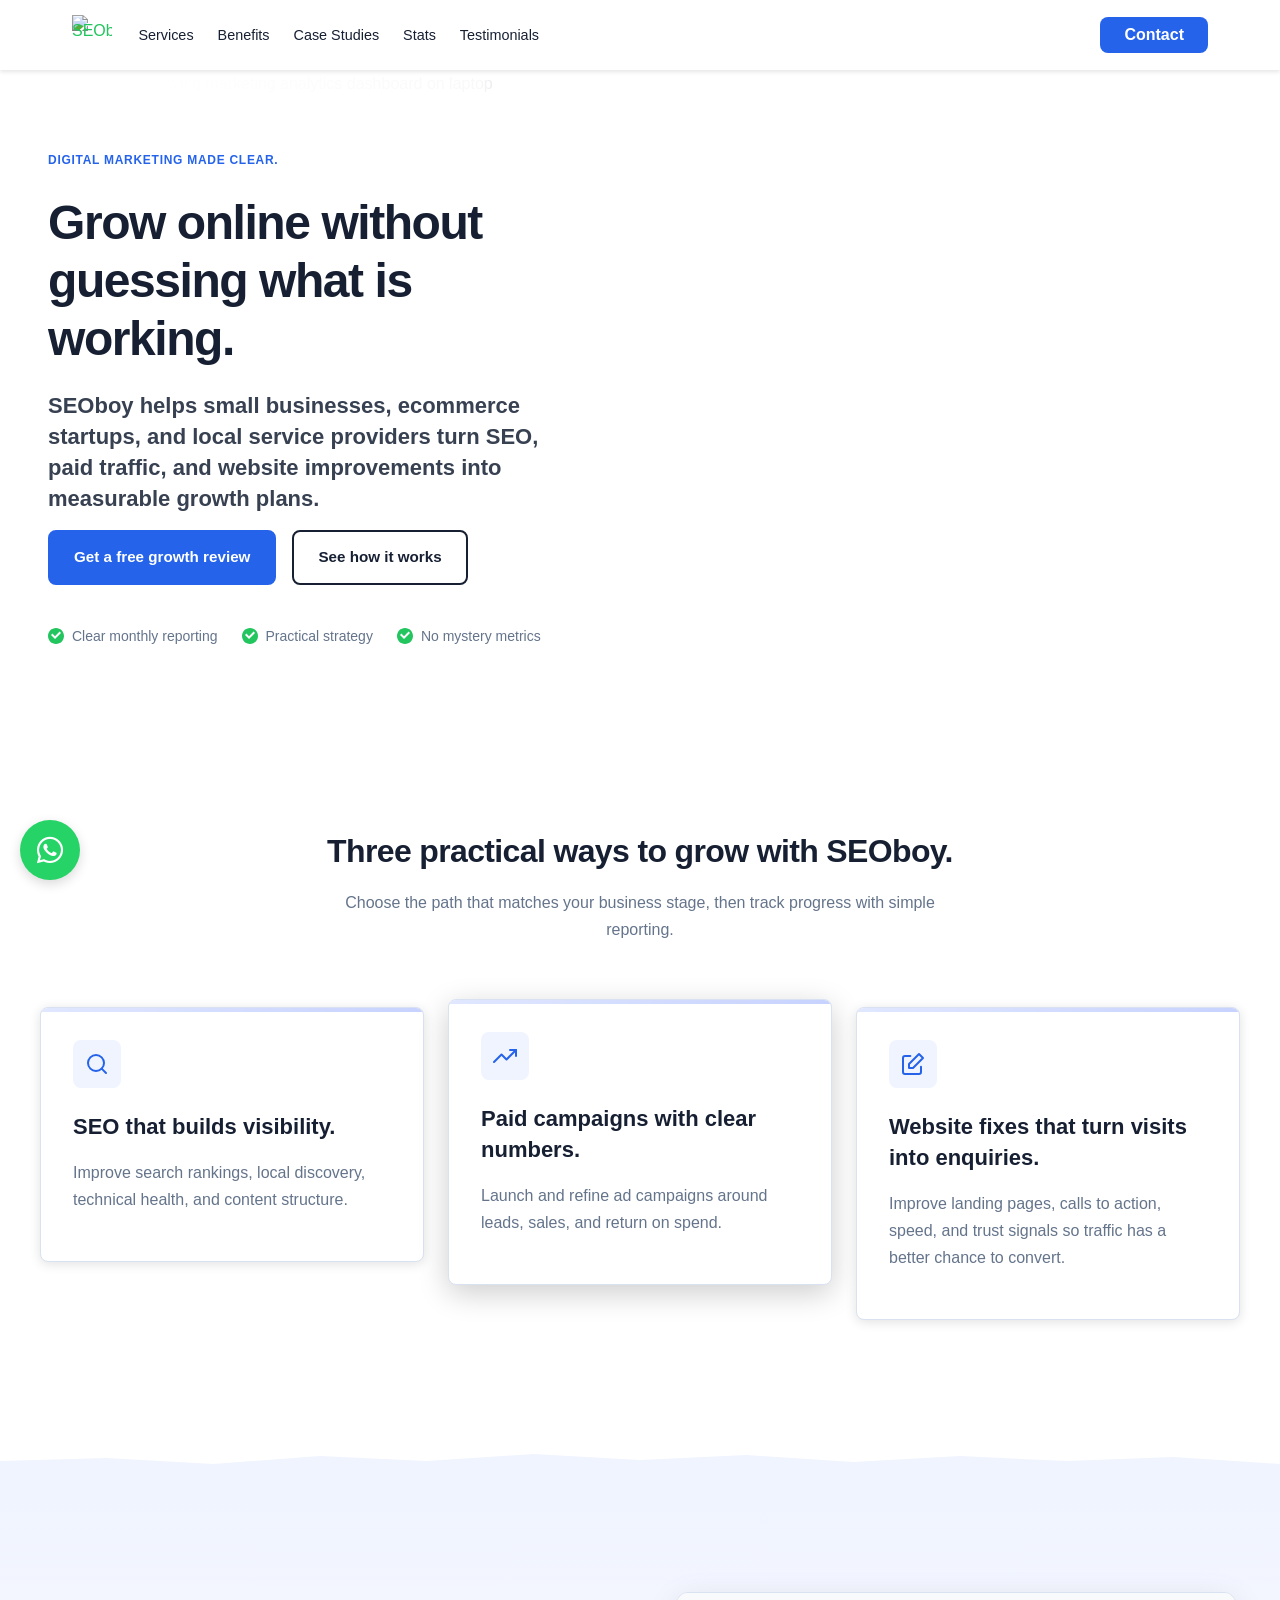
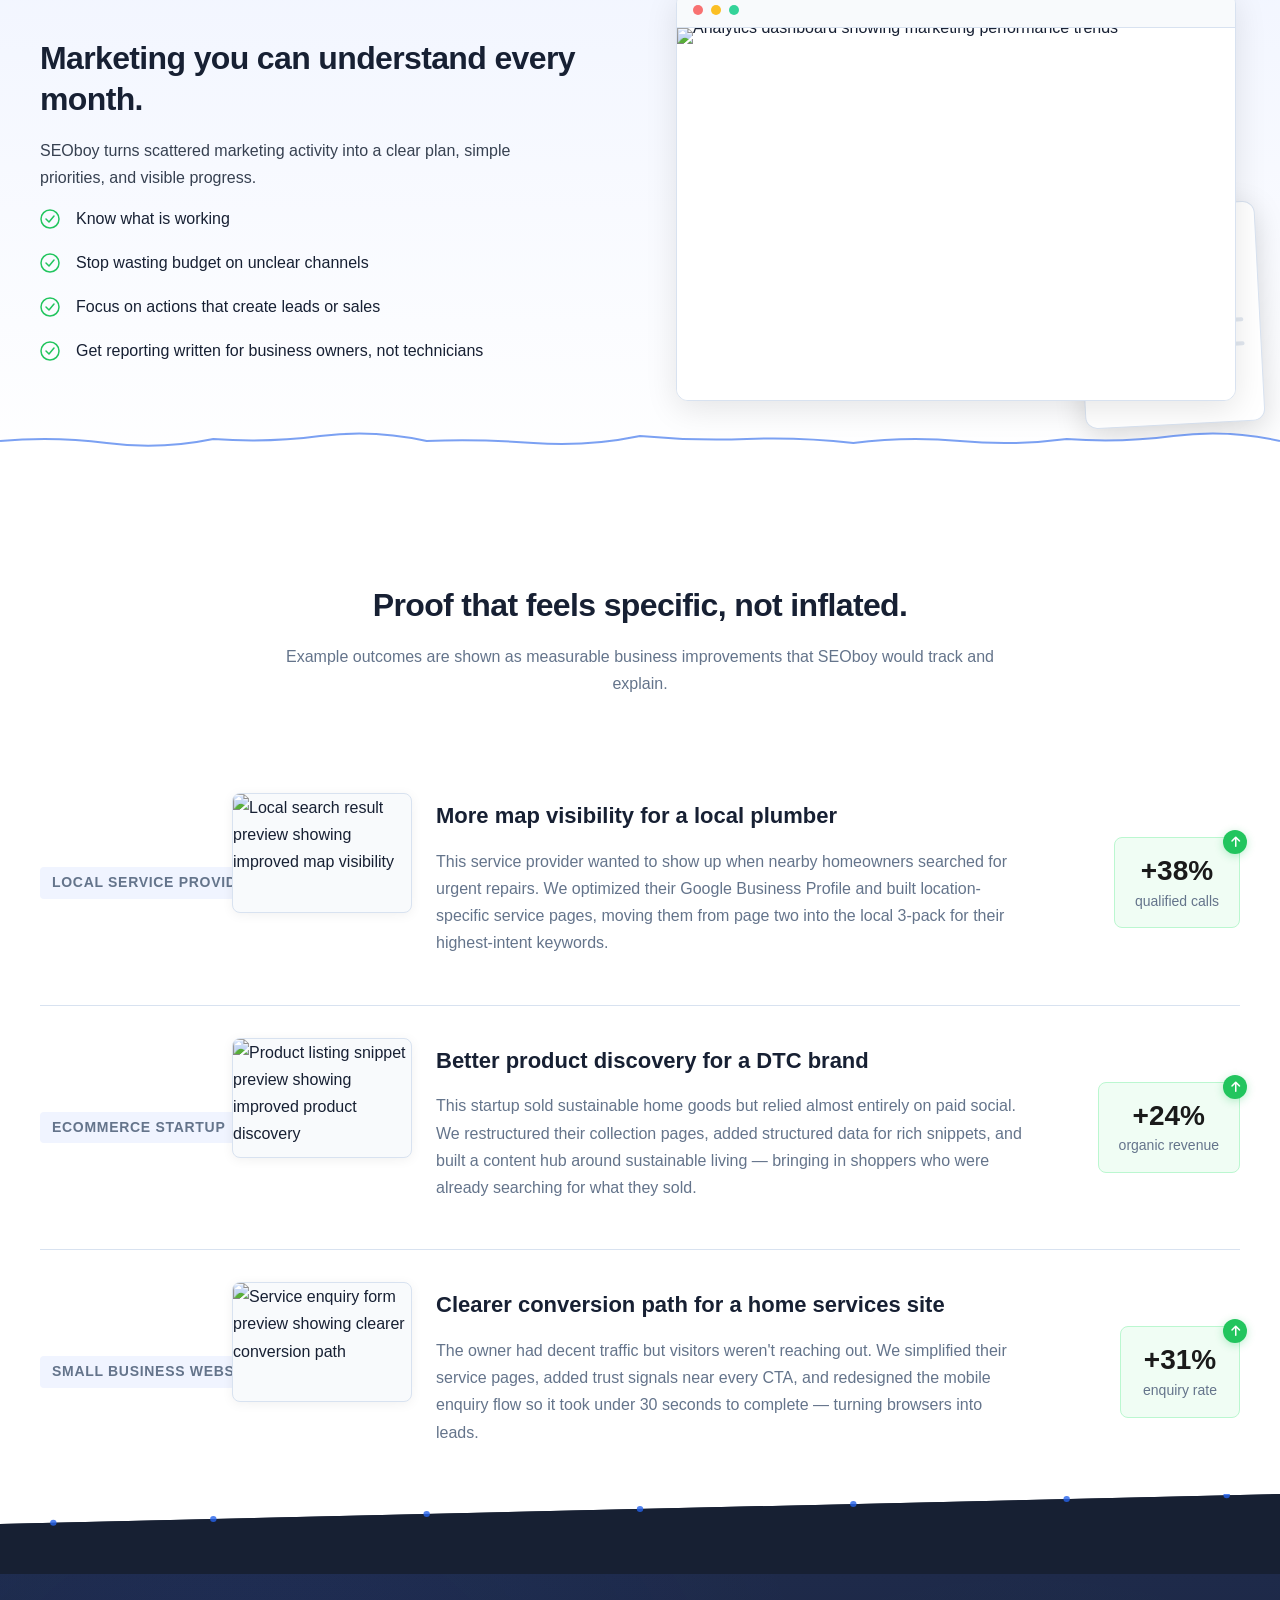
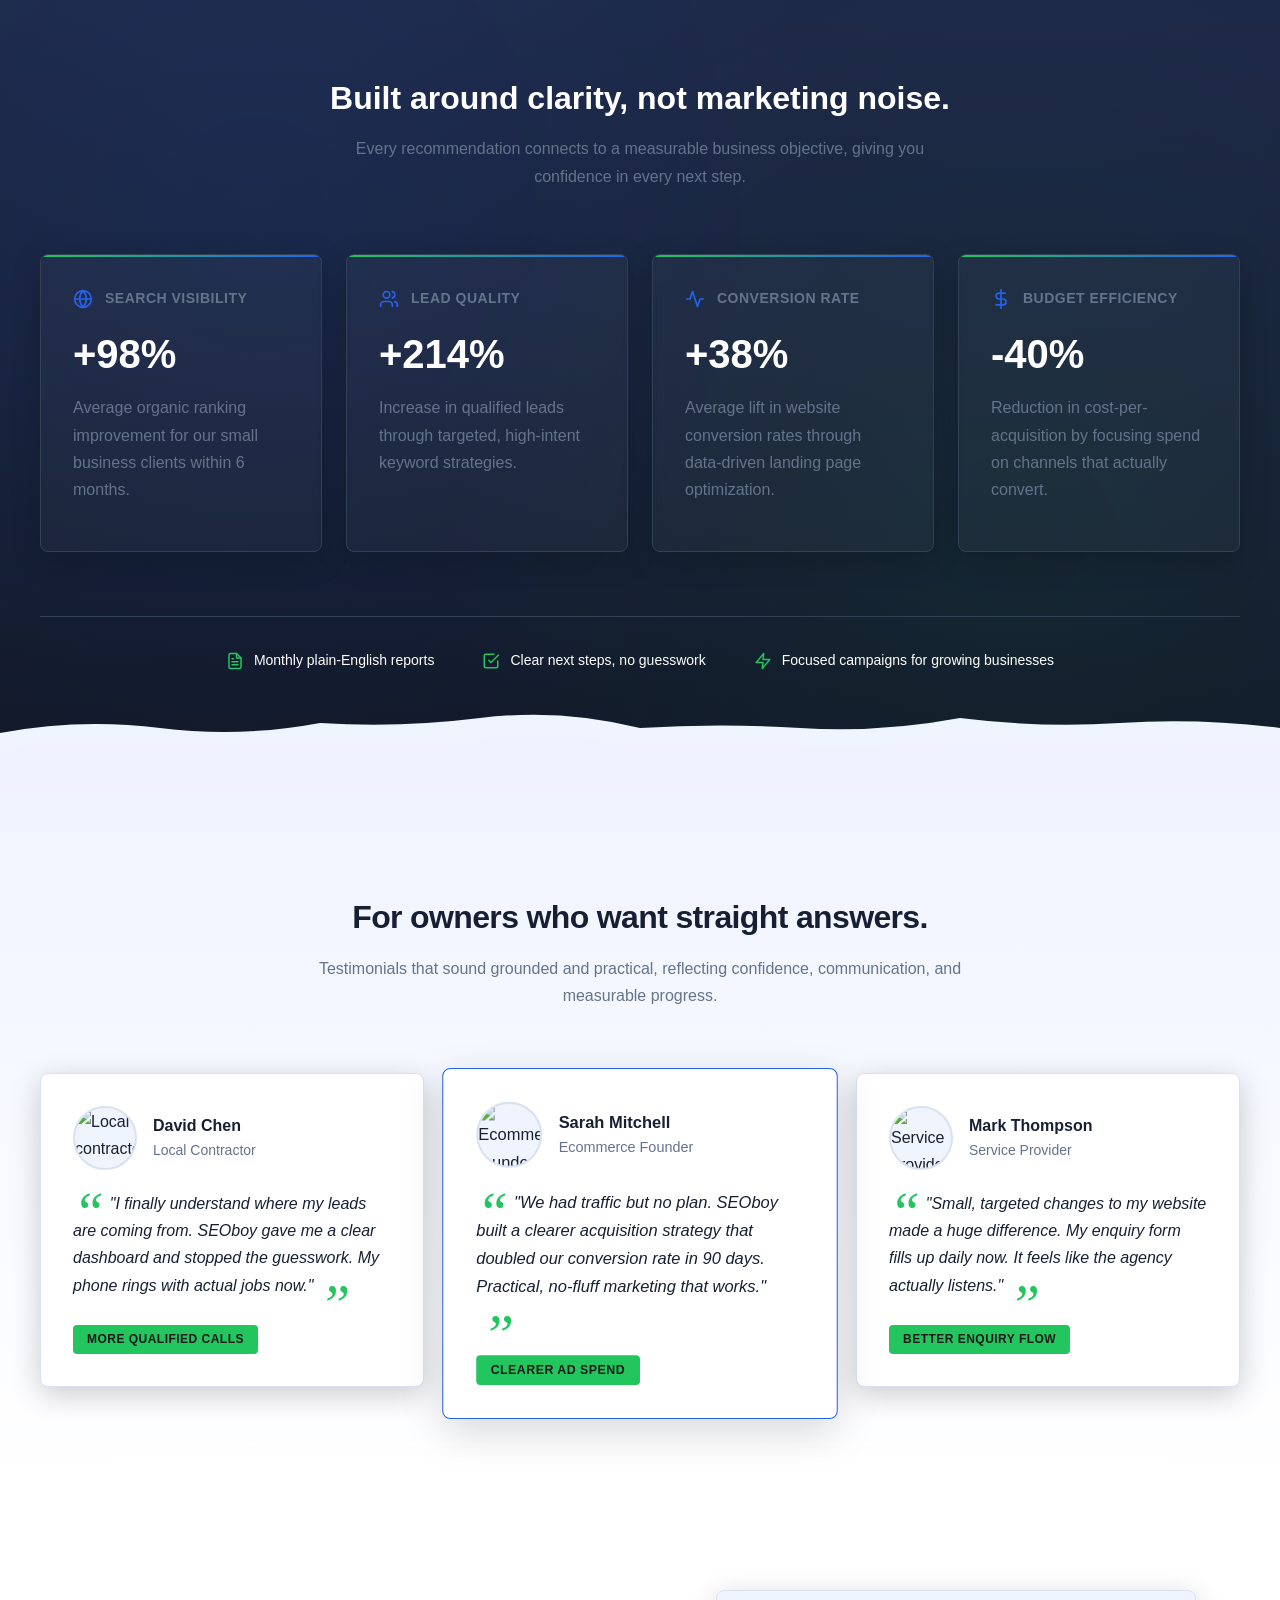
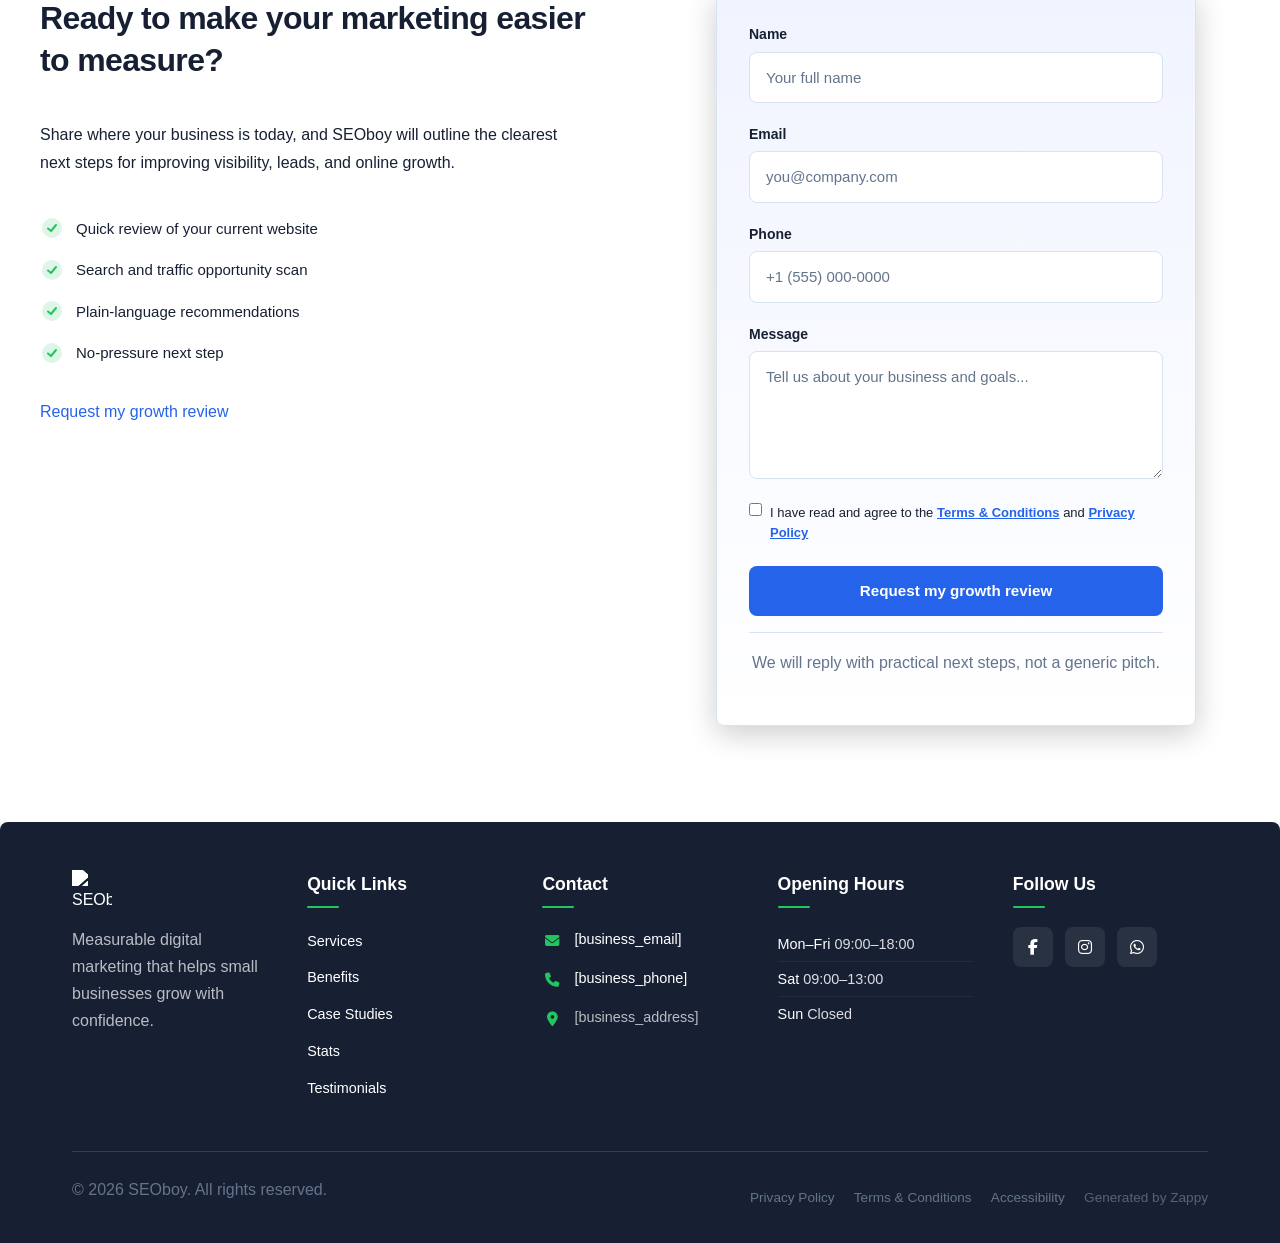
==== public/index.html @ 8201ce72 "Initial website commit" ====
<!doctype html><html lang="en"><head><meta charset="UTF-8"><meta content="width=device-width,initial-scale=1" name="viewport"><meta content="index, follow" name="robots"><title>Supercharge Your Small Biz with Affordable SEO — SEOboy</title><meta content="Get found, get leads, get growing. SEOboy delivers affordable SEO services for small businesses ready to dominate local search. Start ranking smarter today." name="description"><meta content="affordable SEO services for small businesses, local SEO services US, digital marketing for local service providers, SEOboy digital marketing agency, small business SEO experts" name="keywords"><link href="/assets/favicon.ico" rel="icon" type="image/x-icon"><link href="/assets/favicon-16x16.png" rel="icon" type="image/png" sizes="16x16"><link href="/assets/favicon-32x32.png" rel="icon" type="image/png" sizes="32x32"><link href="/assets/favicon-48x48.png" rel="icon" type="image/png" sizes="48x48"><link href="/assets/favicon-192x192.png" rel="icon" type="image/png" sizes="192x192"><link href="/assets/favicon-512x512.png" rel="icon" type="image/png" sizes="512x512"><link href="/assets/apple-touch-icon.png" rel="apple-touch-icon"><script>!function(){"use strict";var t="bf244867-fdfc-492a-9f16-494fc4343666",e="https://api.zappy5.com/api/analytics/track",a=18e5,n=2592e6,o=!0,i=!0,r=!0;var s=function(){var e="zappy_visitor_"+t,a=null;try{if(a=localStorage.getItem(e)){var o=JSON.parse(a),i=Date.now();if(i-o.created<n)return o.lastSeen=i,localStorage.setItem(e,JSON.stringify(o)),o.id}}catch(t){console.warn("Zappy Analytics: LocalStorage not available")}var r="zv_"+Date.now()+"_"+Math.random().toString(36).substr(2,9);try{localStorage.setItem(e,JSON.stringify({id:r,created:Date.now(),lastSeen:Date.now()}))}catch(t){}return r}(),c=function(){var e="zappy_session_"+t,n=null;try{if(n=sessionStorage.getItem(e)){var o=JSON.parse(n),i=Date.now();if(i-o.timestamp<a)return o.timestamp=i,sessionStorage.setItem(e,JSON.stringify(o)),o.id}}catch(t){console.warn("Zappy Analytics: SessionStorage not available")}var r="zs_"+Date.now()+"_"+Math.random().toString(36).substr(2,9);try{sessionStorage.setItem(e,JSON.stringify({id:r,timestamp:Date.now()}))}catch(t){}return r}();function l(a,n){n=n||{};var o={website_id:t,event_type:a,page_path:window.location.pathname,referrer:document.referrer||"direct",visitor_id:s,session_id:c,metadata:n};if(navigator.sendBeacon){var i=new Blob([JSON.stringify(o)],{type:"application/json"});navigator.sendBeacon(e,i)}else fetch(e,{method:"POST",headers:{"Content-Type":"application/json"},body:JSON.stringify(o),keepalive:!0}).catch(function(t){console.warn("Zappy Analytics: Failed to track event",t)})}o&&l("pageview",{title:document.title,url:window.location.href}),i&&document.addEventListener("click",function(t){var e=t.target;if("BUTTON"===e.tagName||e.closest("button")){var a="BUTTON"===e.tagName?e:e.closest("button");l("click",{element:"button",text:a.textContent.trim().substring(0,100),id:a.id||null,class:a.className||null})}else if("A"===e.tagName||e.closest("a")){var n="A"===e.tagName?e:e.closest("a");l("navigation",{element:"link",text:n.textContent.trim().substring(0,100),href:n.href,external:n.hostname!==window.location.hostname})}},!0),r&&document.addEventListener("submit",function(t){var e=t.target;l("form_submit",{form_id:e.id||null,form_name:e.name||null,form_action:e.action||null,form_method:e.method||"GET"})},!0);var d=Date.now();window.addEventListener("beforeunload",function(){l("page_unload",{time_on_page:Math.floor((Date.now()-d)/1e3),page_path:window.location.pathname})}),window.zappyAnalytics={track:l,getVisitorId:function(){return s},getSessionId:function(){return c}}}()</script><meta content="Supercharge Your Small Biz with Affordable SEO — SEOboy" property="og:title"><meta content="Get found, get leads, get growing. SEOboy delivers affordable SEO services for small businesses ready to dominate local search. Start ranking smarter today." property="og:description"><meta content="summary_large_image" name="twitter:card"><meta content="Supercharge Your Small Biz with Affordable SEO — SEOboy" name="twitter:title"><meta content="Get found, get leads, get growing. SEOboy delivers affordable SEO services for small businesses ready to dominate local search. Start ranking smarter today." name="twitter:description"><meta content="website" property="og:type"><meta content="en_US" property="og:locale"><style>.skip-link{position:absolute;top:0;left:0;transform:translateY(-200%);padding:12px 18px;background:var(--bg-dark,#1a1a1a);color:var(--text-light,#fff);font-weight:600;border-radius:0 0 8px 0;z-index:10000}.skip-link:focus{transform:none;outline:2px solid var(--ring,#fff);outline-offset:2px}:focus-visible{outline:2px solid var(--ring,currentColor);outline-offset:3px}</style><link href="/assets/favicon.ico" rel="icon" type="image/x-icon"><link href="/assets/favicon-16x16.png" rel="icon" type="image/png" sizes="16x16"><link href="/assets/favicon-32x32.png" rel="icon" type="image/png" sizes="32x32"><link href="/assets/favicon-48x48.png" rel="icon" type="image/png" sizes="48x48"><link href="/assets/favicon-192x192.png" rel="icon" type="image/png" sizes="192x192"><link href="/assets/favicon-512x512.png" rel="icon" type="image/png" sizes="512x512"><link href="/assets/apple-touch-icon.png" rel="apple-touch-icon"><link href="https://cdn.jsdelivr.net/npm/vanilla-cookieconsent@3/dist/cookieconsent.css" rel="stylesheet"><style id="zappy-critical-above-fold-css">html{box-sizing:border-box;-webkit-text-size-adjust:100%}*,::after,::before{box-sizing:inherit}body{margin:0;min-width:320px;overflow-x:clip}img,svg,video{max-width:100%;height:auto}main{display:block}.container{width:min(100% - 32px,1200px);margin-inline:auto}.navbar,header .navbar,header[role=banner],nav.navbar{position:relative;z-index:1000;width:100%}.nav-container,.navbar .container{display:flex;align-items:center;justify-content:space-between;min-height:64px}.logo,.logo-link img{display:block;width:35px;height:35px;object-fit:contain}#navMenu,.nav-menu{list-style:none}.fa,.fa-brands,.fa-regular,.fa-solid,.fab,.far,.fas{display:inline-block;min-width:1em;text-align:center}html:not(#zappy-noop) .navbar:has(.nav-ecommerce-icons)>.phone-header-btn,html:not(#zappy-noop)[data-zappy-site-type=ecommerce] .phone-header-btn{display:none!important;visibility:hidden!important;width:0!important;height:0!important;pointer-events:none!important}.hero-section,.index-hero-section,section[class*=hero]{position:relative;overflow:hidden;min-height:560px}.hero-bg-image,.hero-bg-wrapper,section[class*=hero] [class*=hero-bg]{position:absolute;inset:0;width:100%;height:100%}.hero-bg-image img,.hero-bg-wrapper img,section[class*=hero] [data-hero-bg],section[class*=hero] img[data-hero-background=true]{width:100%!important;height:100%!important;object-fit:cover!important;display:block}.hero-content,section[class*=hero] .container{position:relative;z-index:2}@media(max-width:768px){:root{--header-height:72px;--total-header-height:72px;--zappy-mobile-menu-top:72px}html[data-zappy-site-type=ecommerce] body{padding-top:var(--total-header-height,72px)}html[data-zappy-site-type=ecommerce] body>.navbar:not(.zappy-catalog-menu),html[data-zappy-site-type=ecommerce] body>nav.navbar{position:fixed!important;top:0;left:0;right:0;z-index:100000;width:100%;margin-bottom:0}.zappy-catalog-menu{position:fixed;top:var(--header-height,72px);left:0;right:0;z-index:99999}.nav-container,.navbar .container{min-height:60px}#navMenu,.nav-menu{max-width:100vw;overflow-x:hidden}.hero-section,.index-hero-section,section[class*=hero]{min-height:100svh}.hero-bg-image,.hero-bg-wrapper,.hero-scrim{min-height:100svh}}</style><link href="/styles.css" rel="preload" as="style"><link href="/styles.css" rel="stylesheet" media="print" onload='this.media="all"'><noscript><link href="/styles.css" rel="stylesheet"></noscript><script>window.ZAPPY_WEBSITE_ID="bf244867-fdfc-492a-9f16-494fc4343666",window.ZAPPY_API_BASE="https://api.zappy5.com"</script><link href="/assets/site-home-hero-image-1.webp" rel="preload" as="image" fetchpriority="high"><style id="zappy-dropdown-submenu-styles">#navMenu li:has(.sub-menu),.nav-menu li:has(.sub-menu),.navbar li:has(.sub-menu),nav li:has(.sub-menu){position:relative}#navMenu .sub-menu,.nav-menu .sub-menu,.navbar .sub-menu,nav .sub-menu{display:block!important;position:absolute!important;top:100%;left:0;min-width:220px;background:#fff;border-radius:8px;box-shadow:0 8px 25px rgba(0,0,0,.15);padding:8px 0;opacity:0;visibility:hidden;transform:translateY(10px);transition:all .3s ease;z-index:1000;list-style:none;pointer-events:none}#navMenu li:hover>.sub-menu,.nav-menu li:hover>.sub-menu,.navbar li:hover>.sub-menu,nav li:hover>.sub-menu{opacity:1!important;visibility:visible!important;transform:translateY(0)!important;pointer-events:auto!important}.sub-menu li{list-style:none;margin:0;padding:0}.sub-menu a{display:block!important;padding:10px 16px!important;color:var(--text-dark,#333)!important;font-weight:500;text-decoration:none;white-space:nowrap;transition:background-color .2s}.sub-menu .zappy-nav-child>a{padding-left:28px!important;font-size:.9em!important;opacity:.85!important}[dir=rtl] .sub-menu .zappy-nav-child>a,html[lang=ar] .sub-menu .zappy-nav-child>a,html[lang=he] .sub-menu .zappy-nav-child>a{padding-left:10px!important;padding-right:28px!important}.sub-menu .zappy-nav-parent>a{font-weight:600!important}.sub-menu a:hover{background-color:#f5f5f5}[dir=rtl] .nav-menu .sub-menu,[dir=rtl] .navbar .sub-menu,[dir=rtl] nav .sub-menu,html[lang=ar] .nav-menu .sub-menu,html[lang=ar] .navbar .sub-menu,html[lang=ar] nav .sub-menu,html[lang=he] .nav-menu .sub-menu,html[lang=he] .navbar .sub-menu,html[lang=he] nav .sub-menu{left:auto!important;right:0!important}.sub-menu:empty,.sub-menu:not(:has(li)):not(:has(> a)),.sub-menu:not(:has(li:not(.zappy-hidden-menu-item))):not(:has(> a)){display:none!important;opacity:0!important;visibility:hidden!important;pointer-events:none!important}li:has(.menu-group-title):hover>.sub-menu{opacity:1!important;visibility:visible!important;transform:translateY(0)!important;pointer-events:auto!important}#navMenu>li>.menu-group-title,.nav-menu>li>.menu-group-title{display:inline-block;padding:.5rem 1rem;cursor:default;user-select:none}@media (max-width:768px){#navMenu .sub-menu,.nav-menu .sub-menu,.navbar .sub-menu,nav .sub-menu{position:static!important;transform:none!important;box-shadow:none!important;background:0 0!important;max-height:0;overflow:hidden;opacity:0;visibility:hidden;transition:max-height .3s ease,opacity .3s ease;padding:0!important;border-radius:0!important}#navMenu .sub-menu.mobile-expanded,.nav-menu .sub-menu.mobile-expanded,.navbar .sub-menu.mobile-expanded{max-height:none!important;overflow-y:visible!important;opacity:1!important;visibility:visible!important;padding:8px 0 8px 16px!important}[dir=rtl] .sub-menu.mobile-expanded,html[lang=he] .sub-menu.mobile-expanded{padding:8px 16px 8px 0!important}#navMenu li:hover>.sub-menu,.nav-menu li:hover>.sub-menu,.navbar li:hover>.sub-menu,nav li:hover>.sub-menu{opacity:0;visibility:hidden;pointer-events:none}#navMenu li>.sub-menu.mobile-expanded,.nav-menu li>.sub-menu.mobile-expanded,.navbar li>.sub-menu.mobile-expanded,nav li>.sub-menu.mobile-expanded{opacity:1!important;visibility:visible!important;pointer-events:auto!important}#navMenu li:has(.sub-menu),.nav-menu li:has(.sub-menu),.navbar li:has(.sub-menu),nav li:has(.sub-menu){display:flex!important;flex-wrap:wrap!important;align-items:center!important;position:relative!important;min-height:44px!important}#navMenu li:has(.sub-menu)>a,.nav-menu li:has(.sub-menu)>a,.navbar li:has(.sub-menu)>a,nav li:has(.sub-menu)>a{flex:1!important;min-width:0!important}#navMenu li:has(.sub-menu)>.menu-group-title,.nav-menu li:has(.sub-menu)>.menu-group-title,.navbar li:has(.sub-menu)>.menu-group-title,nav li:has(.sub-menu)>.menu-group-title{flex:1!important;min-width:0!important;padding:0!important;line-height:inherit!important}#navMenu li:has(.sub-menu)>.sub-menu,.nav-menu li:has(.sub-menu)>.sub-menu,.navbar li:has(.sub-menu)>.sub-menu,nav li:has(.sub-menu)>.sub-menu{flex-basis:100%!important;width:100%!important}#navMenu li:has(.sub-menu)>a [class*=arrow],#navMenu li:has(.sub-menu)>a [class*=chevron],.nav-menu li:has(.sub-menu)>a .fa-angle-down,.nav-menu li:has(.sub-menu)>a .fa-chevron-down,.nav-menu li:has(.sub-menu)>a [class*=arrow],.nav-menu li:has(.sub-menu)>a [class*=chevron],nav li:has(.sub-menu)>a [class*=arrow],nav li:has(.sub-menu)>a [class*=chevron]{display:none!important;visibility:hidden!important}.mobile-submenu-toggle{display:flex!important;align-items:center!important;justify-content:center!important;width:44px!important;height:auto!important;background:0 0!important;border:none!important;cursor:pointer!important;color:var(--text-dark)!important;position:static!important;flex-shrink:0!important;align-self:stretch!important;z-index:2!important;padding:0!important;margin:0!important}.mobile-submenu-toggle::after{content:''!important;width:0!important;height:0!important;border-left:6px solid transparent!important;border-right:6px solid transparent!important;border-top:7px solid currentColor!important;transition:transform .3s ease!important}.mobile-submenu-toggle.expanded::after{transform:rotate(180deg)!important}.sub-menu a{padding:10px 0!important;display:block!important;color:var(--text-dark)!important;white-space:normal!important}.sub-menu .zappy-nav-child>a{padding-left:28px!important;font-size:.9em!important;opacity:.85!important}[dir=rtl] .sub-menu .zappy-nav-child>a,html[lang=ar] .sub-menu .zappy-nav-child>a,html[lang=he] .sub-menu .zappy-nav-child>a{padding-left:0!important;padding-right:28px!important}.sub-menu .zappy-nav-parent>a{font-weight:600!important}#navMenu.active,.nav-menu.active{max-width:100vw!important;overflow-x:hidden!important;box-sizing:border-box!important}.navbar .sub-menu li a,.zappy-products-dropdown .sub-menu a,nav.navbar .sub-menu li a{color:var(--text-dark)!important}}@media (min-width:769px){.mobile-submenu-toggle{display:none!important}}</style><style id="zappy-widget-visibility">html[dir=rtl] .whatsapp-float{right:20px!important;left:auto!important}html:not([dir]) .whatsapp-float,html[dir=ltr] .whatsapp-float{left:20px!important;right:auto!important}html[dir=rtl] #mic-access-tool-general-button,html[dir=rtl] #mic-init-access-tool #mic-access-tool-general-button,html[dir=rtl] #mic-init-access-tool .mic-access-tool-general-button,html[dir=rtl] ._access-icon,html[dir=rtl] .mic-access-tool-general-button{left:20px!important;right:auto!important}html:not([dir]) #mic-access-tool-general-button,html:not([dir]) #mic-init-access-tool #mic-access-tool-general-button,html:not([dir]) #mic-init-access-tool .mic-access-tool-general-button,html:not([dir]) ._access-icon,html:not([dir]) .mic-access-tool-general-button,html[dir=ltr] #mic-access-tool-general-button,html[dir=ltr] #mic-init-access-tool #mic-access-tool-general-button,html[dir=ltr] #mic-init-access-tool .mic-access-tool-general-button,html[dir=ltr] ._access-icon,html[dir=ltr] .mic-access-tool-general-button{right:20px!important;left:auto!important}@media (max-width:768px){.whatsapp-float{display:flex!important}}@media (min-width:769px){.whatsapp-float{display:flex!important}}@media (max-width:768px){#mic-access-tool-general-button,#mic-init-access-tool #mic-access-tool-general-button,#mic-init-access-tool .mic-access-tool-general-button,._access-icon,.mic-access-tool-general-button{display:flex!important;visibility:visible!important;opacity:1!important;pointer-events:auto!important}#mic-access-tool-box.opened-mic-access-tool,#mic-init-access-tool #mic-access-tool-box.opened-mic-access-tool,.mic-access-tool-box.opened-mic-access-tool{visibility:visible!important;opacity:1!important;pointer-events:auto!important}}@media (min-width:769px){#mic-access-tool-general-button,#mic-init-access-tool #mic-access-tool-general-button,#mic-init-access-tool .mic-access-tool-general-button,._access-icon,.mic-access-tool-general-button{display:flex!important;visibility:visible!important;opacity:1!important;pointer-events:auto!important}#mic-access-tool-box.opened-mic-access-tool,#mic-init-access-tool #mic-access-tool-box.opened-mic-access-tool,.mic-access-tool-box.opened-mic-access-tool{visibility:visible!important;opacity:1!important;pointer-events:auto!important}}</style></head><body><a href="#main" class="skip-link">Skip to main content</a><nav class="navbar"><button class="mobile-toggle" aria-label="Menu" id="mobileToggle"><svg viewBox="0 0 24 24" fill="none" height="24" width="24" class="hamburger-icon"><path d="M3 12h18M3 6h18M3 18h18" stroke="currentColor" stroke-width="2" stroke-linecap="round"></path></svg> <svg viewBox="0 0 24 24" fill="none" height="24" width="24" class="close-icon" style="display:none"><path d="M18 6L6 18M6 6l12 12" stroke="currentColor" stroke-width="2" stroke-linecap="round"></path></svg></button> <button class="phone-header-btn" aria-label="Call" data-phone="[business_phone]"><svg viewBox="0 0 24 24" fill="currentColor" height="20" width="20"><path d="M22 16.92v3a2 2 0 0 1-2.18 2 19.79 19.79 0 0 1-8.63-3.07 19.5 19.5 0 0 1-6-6 19.79 19.79 0 0 1-3.07-8.67A2 2 0 0 1 4.11 2h3a2 2 0 0 1 2 1.72 12.84 12.84 0 0 0 .7 2.81 2 2 0 0 1-.45 2.11L8.09 9.91a16 16 0 0 0 6 6l1.27-1.27a2 2 0 0 1 2.11-.45 12.84 12.84 0 0 0 2.81.7A2 2 0 0 1 22 16.92z"></path></svg></button><div class="nav-container"><div class="nav-brand"><a href="/" class="logo-link"><img alt="SEOboy" decoding="async" height="35" src="/assets/site-home-image-1.webp" width="35" class="logo"></a></div><ul class="nav-menu" id="navMenu"><li><a href="#services">Services</a></li><li><a href="#benefits">Benefits</a></li><li><a href="#case-studies">Case Studies</a></li><li><a href="#stats">Stats</a></li><li><a href="#testimonials">Testimonials</a></li><li class="mobile-contact-link nav-cta-mobile-item"><a href="#contact" class="nav-cta-btn">Contact</a></li></ul><div class="nav-cta-container"><a href="#contact" class="nav-cta-btn">Contact</a></div></div></nav><script>window.addEventListener("load",function(){const e=document.querySelector(".navbar, nav, header");if(!e)return void console.log("[Navbar] Navbar element not found");let t=document.getElementById("mobileToggle")||document.querySelector(".mobile-toggle")||document.querySelector(".hamburger")||document.querySelector(".hamburger-menu")||document.querySelector(".menu-toggle")||document.querySelector(".burger-menu")||document.querySelector('[aria-label="Menu"]')||document.querySelector('[aria-label="תפריט"]');const o=document.querySelector(".phone-header-btn"),n=window.getComputedStyle(e);let r=n.backgroundColor;if(console.log("[Navbar] Initial navbar background:",r),"transparent"===r||"rgba(0, 0, 0, 0)"===r||r.startsWith("rgba")&&r.includes(", 0)")){const e=n.backgroundImage;if(e&&"none"!==e)console.log("[Navbar] Navbar has background image/gradient, using dark text"),r="rgb(240, 240, 240)";else{const e=window.getComputedStyle(document.body).backgroundColor;console.log("[Navbar] Navbar transparent, using body background:",e),r=e}}const a=r.match(/\d+/g);if(a&&a.length>=3){const e=(.299*parseInt(a[0])+.587*parseInt(a[1])+.114*parseInt(a[2]))/255;console.log("[Navbar] Mobile button colors preserved from Claude CSS (luminance:",e.toFixed(2)+")");const n=document.createElement("style");n.id="zappy-mobile-nav-fix";document.documentElement.lang;document.documentElement.dir,n.textContent='\n        /* Hide mobile buttons on desktop, show only on mobile */\n        @media (min-width: 769px) {\n          .mobile-toggle,\n          .phone-header-btn {\n            display: none !important;\n          }\n        }\n        \n        /* Show and position mobile buttons correctly on mobile */\n        @media (max-width: 768px) {\n          .navbar,\n          nav.navbar {\n            min-height: 70px !important;\n          }\n\n          .mobile-toggle,\n          .phone-header-btn {\n            position: absolute !important;\n            top: 0 !important;\n            bottom: 0 !important;\n            margin-top: auto !important;\n            margin-bottom: auto !important;\n            transform: none !important;\n            z-index: 1001 !important;\n            display: flex !important;\n            align-items: center !important;\n            justify-content: center !important;\n            width: 36px !important;\n            height: 36px !important;\n            border-radius: 50% !important;\n            border: none !important;\n            cursor: pointer !important;\n            padding: 6px !important;\n            background: none !important;\n            color: var(--nav-text, var(--text-light)) !important;\n            touch-action: manipulation !important;\n            -webkit-tap-highlight-color: transparent !important;\n          }\n\n          html[data-zappy-site-type="ecommerce"] .phone-header-btn,\n          body[data-zappy-site-type="ecommerce"] .phone-header-btn,\n          html[data-zappy-site-type="ecommerce"] header .phone-header-btn,\n          html[data-zappy-site-type="ecommerce"] nav .phone-header-btn {\n            display: none !important;\n            visibility: hidden !important;\n            width: 0 !important;\n            height: 0 !important;\n            min-width: 0 !important;\n            overflow: hidden !important;\n          }\n          \n          /* LTR positioning (default): hamburger LEFT, phone RIGHT */\n          html:not([dir="rtl"]):not([lang="he"]):not([lang="ar"]) .mobile-toggle,\n          html[dir="ltr"] .mobile-toggle {\n            left: 12px !important;\n            right: auto !important;\n          }\n          html:not([dir="rtl"]):not([lang="he"]):not([lang="ar"]) .phone-header-btn,\n          html[dir="ltr"] .phone-header-btn {\n            right: 12px !important;\n            left: auto !important;\n          }\n          \n          /* RTL positioning: hamburger RIGHT, phone LEFT */\n          html[dir="rtl"] .mobile-toggle,\n          html[lang="he"] .mobile-toggle,\n          html[lang="ar"] .mobile-toggle {\n            right: 12px !important;\n            left: auto !important;\n          }\n          html[dir="rtl"] .phone-header-btn,\n          html[lang="he"] .phone-header-btn,\n          html[lang="ar"] .phone-header-btn {\n            left: 12px !important;\n            right: auto !important;\n          }\n          \n          /* CRITICAL: Ensure nav-container has min-height on mobile */\n          /* All children are positioned absolutely/fixed on mobile, so height:auto collapses to 0 */\n          .nav-container {\n            min-height: 70px !important;\n            position: relative !important;\n          }\n          \n          /* Ensure SVG icons are properly sized and inherit color */\n          .mobile-toggle svg,\n          .phone-header-btn svg {\n            width: 24px !important;\n            height: 24px !important;\n            /* Don\'t force display - let JavaScript control hamburger/close toggle */\n          }\n          \n          /* Reset nav-cta-container on mobile - remove desktop box-shadow/padding */\n          /* that creates a visible ghost box when CTA button is hidden */\n          .nav-cta-container {\n            box-shadow: none !important;\n            padding: 0 !important;\n          }\n          \n          /* Hide nav-cta-container entirely on mobile when there\'s no lang-switcher */\n          /* (only the CTA button is inside, and it\'s hidden on mobile) */\n          .nav-cta-container:not(:has(.lang-switcher)) {\n            display: none !important;\n          }\n          \n          /* CRITICAL: Prevent hero image fade gradient from bleeding over headline text */\n          /* The .image-fade-gradient has bottom: -30px (extends below parent) */\n          /* On mobile stacked layout, this overlaps the h1 text below the image */\n          .hero-image-column {\n            overflow: hidden !important;\n          }\n          .image-fade-gradient {\n            bottom: 0 !important;\n          }\n          \n          /* Hide desktop language switcher on mobile - hamburger menu handles it */\n          /* High specificity to override stored CSS */\n          .lang-switcher,\n          .nav-cta-container .lang-switcher,\n          .nav-container .lang-switcher,\n          .navbar .lang-switcher,\n          .navbar .nav-cta-container .lang-switcher {\n            display: none !important;\n          }\n        }\n      ';const r=document.getElementById("zappy-mobile-nav-fix");r&&r.remove(),document.head.appendChild(n),console.log("[Navbar] Critical CSS injected for mobile nav positioning");const i=window.innerWidth<=768;if(t){const e=t.querySelector(".hamburger-icon"),o=t.querySelector(".close-icon");e&&(e.style.setProperty("width","24px","important"),e.style.setProperty("height","24px","important"),e.style.setProperty("display","block","important")),o&&(o.style.setProperty("width","24px","important"),o.style.setProperty("height","24px","important"),o.style.setProperty("display","none","important")),i?(t.style.setProperty("position","absolute","important"),t.style.setProperty("top","0","important"),t.style.setProperty("bottom","0","important"),t.style.setProperty("margin-top","auto","important"),t.style.setProperty("margin-bottom","auto","important"),t.style.setProperty("transform","none","important"),t.style.setProperty("z-index","1001","important"),t.style.removeProperty("left"),t.style.removeProperty("right"),console.log("[Navbar] Mobile toggle positioning applied (mobile viewport)")):(t.style.removeProperty("position"),t.style.removeProperty("top"),t.style.removeProperty("transform"),t.style.removeProperty("z-index"),t.style.removeProperty("left"),t.style.removeProperty("right"),console.log("[Navbar] Desktop viewport - cleared mobile toggle inline positioning"))}if(o){const e=o.querySelector("svg");e&&(e.style.width="24px",e.style.height="24px",e.setAttribute("width","24"),e.setAttribute("height","24")),i?(o.style.setProperty("position","absolute","important"),o.style.setProperty("top","0","important"),o.style.setProperty("bottom","0","important"),o.style.setProperty("margin-top","auto","important"),o.style.setProperty("margin-bottom","auto","important"),o.style.setProperty("transform","none","important"),o.style.setProperty("z-index","1001","important"),o.style.removeProperty("left"),o.style.removeProperty("right"),console.log("[Navbar] Phone button positioning applied (mobile viewport)")):(o.style.removeProperty("position"),o.style.removeProperty("top"),o.style.removeProperty("transform"),o.style.removeProperty("z-index"),o.style.removeProperty("left"),o.style.removeProperty("right"),console.log("[Navbar] Desktop viewport - cleared phone button inline positioning"))}}else console.log("[Navbar] Could not parse background color:",r);t=document.getElementById("mobileToggle")||document.querySelector(".mobile-toggle")||document.querySelector(".hamburger")||document.querySelector(".hamburger-menu")||document.querySelector(".menu-toggle")||document.querySelector(".burger-menu")||document.querySelector('[aria-label="Menu"]')||document.querySelector('[aria-label="תפריט"]');const i=document.getElementById("navMenu")||document.querySelector(".nav-menu")||document.querySelector(".nav-links")||document.querySelector("nav ul:not(.submenu)");if(!t||!i)return void console.log("[Navbar] Mobile toggle or menu not found:",{toggle:!!t,menu:!!i});i.id||(i.id="navMenu"),console.log("[Navbar] Initializing mobile menu...");const l=t.cloneNode(!0);t.parentNode.replaceChild(l,t);var s=0;function p(e){var t=Date.now();t-s<300||(s=t,function(e){e.preventDefault(),e.stopPropagation();const t=l.querySelector(".hamburger-icon"),o=l.querySelector(".close-icon");i.classList.contains("active")?(i.classList.remove("active"),t&&t.style.setProperty("display","block","important"),o&&o.style.setProperty("display","none","important"),document.body.style.overflow="",document.body.classList.remove("menu-open"),console.log("[Navbar] Menu closed")):(i.classList.add("active"),t&&t.style.setProperty("display","none","important"),o&&o.style.setProperty("display","block","important"),document.body.style.overflow="hidden",document.body.classList.add("menu-open"),console.log("[Navbar] Menu opened"))}(e))}l.addEventListener("click",p),l.addEventListener("touchend",p),document.addEventListener("keydown",function(e){if(("Escape"===e.key||"Esc"===e.key)&&i.classList.contains("active")){const e=l.querySelector(".hamburger-icon"),t=l.querySelector(".close-icon");i.classList.remove("active"),e&&e.style.setProperty("display","block","important"),t&&t.style.setProperty("display","none","important"),document.body.style.overflow="",document.body.classList.remove("menu-open"),console.log("[Navbar] Menu closed (Escape)")}}),i.querySelectorAll("a").forEach(function(e){e.addEventListener("click",function(){if("#"===this.getAttribute("href"))return;const e=l.querySelector(".hamburger-icon"),t=l.querySelector(".close-icon");i.classList.remove("active"),e&&e.style.setProperty("display","block","important"),t&&t.style.setProperty("display","none","important"),document.body.style.overflow="",document.body.classList.remove("menu-open"),console.log("[Navbar] Menu closed (link clicked)")})});var m=i.querySelectorAll(".dropdown-toggle");m.forEach(function(e){e.addEventListener("click",function(e){e.preventDefault(),e.stopPropagation();var t=this.closest(".nav-dropdown");t&&(t.parentNode.querySelectorAll(".nav-dropdown.open").forEach(function(e){e!==t&&e.classList.remove("open")}),t.classList.toggle("open"),console.log("[Navbar] Dropdown toggled:",t.classList.contains("open")?"open":"closed"))})}),document.addEventListener("click",function(e){e.target.closest(".nav-dropdown")||document.querySelectorAll(".nav-dropdown.open").forEach(function(e){e.classList.remove("open")})}),console.log("[Navbar] Dropdown handlers initialized for "+m.length+" dropdowns"),o&&o.addEventListener("click",function(){const e=document.querySelectorAll('a[href^="tel:"]'),t=e.length>0?e[0].getAttribute("href").replace("tel:",""):"[business_phone]";window.location.href="tel:"+t,console.log("[Navbar] Phone button clicked")}),console.log("[Navbar] Mobile menu initialized successfully")})</script><main id="main"><section class="home-hero-section" data-band-index="0" data-layout-spec="Home-hero" id="hero" data-hero-treatment="fade-bleed" data-hero-type="fullscreen-scrim" style="--hero-fade-color:var(--bg-light)"><img alt="Business owner reviewing marketing analytics dashboard on laptop" decoding="async" height="600" src="/assets/site-home-hero-image-1.webp" width="1200" data-context="A bright, airy office with natural light. A small business owner in casual attire is seated at a wooden desk, looking at a laptop screen displaying colorful marketing dashboard charts and graphs. The subject is positioned on the right side of the frame, facing slightly left. The background shows a modern open-plan workspace with plants and soft shadows." data-placeholder="home-hero-image-1" fetchpriority="high" loading="eager" class="hero-fade-img" data-hero-bg="true"><div class="hero-fade-content"><span class="hero-eyebrow">Digital marketing made clear.</span><h1 class="display-xl">Grow online without guessing what is working.</h1><h3 class="hero-subtitle">SEOboy helps small businesses, ecommerce startups, and local service providers turn SEO, paid traffic, and website improvements into measurable growth plans.</h3><div class="hero-cta-row"><a href="#" class="btn btn-primary">Get a free growth review</a> <a href="#" class="btn btn-secondary">See how it works</a></div><div class="hero-proof-row"><div class="proof-item"><svg viewBox="0 0 16 16" fill="none" data-element-type="icon" data-icon-type="svg" height="16" width="16" xmlns="http://www.w3.org/2000/svg"><path d="M8 0C3.58 0 0 3.58 0 8C0 12.42 3.58 16 8 16C12.42 16 16 12.42 16 8C16 3.58 12.42 0 8 0ZM7 11L3 7L4.41 5.59L7 8.17L11.59 3.58L13 5L7 11Z" fill="currentColor"></path></svg> <span>Clear monthly reporting</span></div><div class="proof-item"><svg viewBox="0 0 16 16" fill="none" data-element-type="icon" data-icon-type="svg" height="16" width="16" xmlns="http://www.w3.org/2000/svg"><path d="M8 0C3.58 0 0 3.58 0 8C0 12.42 3.58 16 8 16C12.42 16 16 12.42 16 8C16 3.58 12.42 0 8 0ZM7 11L3 7L4.41 5.59L7 8.17L11.59 3.58L13 5L7 11Z" fill="currentColor"></path></svg> <span>Practical strategy</span></div><div class="proof-item"><svg viewBox="0 0 16 16" fill="none" data-element-type="icon" data-icon-type="svg" height="16" width="16" xmlns="http://www.w3.org/2000/svg"><path d="M8 0C3.58 0 0 3.58 0 8C0 12.42 3.58 16 8 16C12.42 16 16 12.42 16 8C16 3.58 12.42 0 8 0ZM7 11L3 7L4.41 5.59L7 8.17L11.59 3.58L13 5L7 11Z" fill="currentColor"></path></svg> <span>No mystery metrics</span></div></div></div><div class="home-hero-divider-wrapper"><svg viewBox="0 0 1200 80" xmlns="http://www.w3.org/2000/svg" aria-hidden="true" data-no-icon-edit="true" preserveAspectRatio="none"><defs><pattern height="40" id="gridPattern" patternUnits="userSpaceOnUse" width="40"><path d="M 40 0 L 0 0 0 40" fill="var(--bg-light)" opacity="0.08" stroke="#2563EB" stroke-width="0.5"></path></pattern></defs><path d="M0,80 L0,15 L1200,80 L1200,80 Z" fill="var(--bg-light)"></path><path d="M0,80 L0,15 L1200,80 L1200,80 Z" fill="var(--bg-light)"></path></svg></div></section><section class="home-services-section" data-band-index="1" data-layout-spec="Home-services" id="services"><div class="home-services-section__container"><div class="home-services-section__intro"><h2 class="home-services-section__title">Three practical ways to grow with SEOboy.</h2><p class="home-services-section__subtitle">Choose the path that matches your business stage, then track progress with simple reporting.</p></div><div class="home-services-section__grid"><article class="home-services-section__card"><div class="home-services-section__card-top-band"></div><div class="home-services-section__card-icon"><svg viewBox="0 0 24 24" fill="none" data-element-type="icon" data-icon-type="svg" stroke="currentColor" stroke-linecap="round" stroke-linejoin="round" stroke-width="2"><circle cx="11" cy="11" r="8"></circle><line x1="21" x2="16.65" y1="21" y2="16.65"></line></svg></div><h3 class="home-services-section__card-title">SEO that builds visibility.</h3><p class="home-services-section__card-text">Improve search rankings, local discovery, technical health, and content structure.</p></article><article class="home-services-section__card home-services-section__card--elevated"><div class="home-services-section__card-top-band"></div><div class="home-services-section__card-icon"><svg viewBox="0 0 24 24" fill="none" data-element-type="icon" data-icon-type="svg" stroke="currentColor" stroke-linecap="round" stroke-linejoin="round" stroke-width="2"><polyline points="23 6 13.5 15.5 8.5 10.5 1 18"></polyline><polyline points="17 6 23 6 23 12"></polyline></svg></div><h3 class="home-services-section__card-title">Paid campaigns with clear numbers.</h3><p class="home-services-section__card-text">Launch and refine ad campaigns around leads, sales, and return on spend.</p></article><article class="home-services-section__card"><div class="home-services-section__card-top-band"></div><div class="home-services-section__card-icon"><svg viewBox="0 0 24 24" fill="none" data-element-type="icon" data-icon-type="svg" stroke="currentColor" stroke-linecap="round" stroke-linejoin="round" stroke-width="2"><path d="M20 14.66V20a2 2 0 0 1-2 2H4a2 2 0 0 1-2-2V6a2 2 0 0 1 2-2h5.34"></path><polygon points="18 2 22 6 12 16 8 16 8 12 18 2"></polygon></svg></div><h3 class="home-services-section__card-title">Website fixes that turn visits into enquiries.</h3><p class="home-services-section__card-text">Improve landing pages, calls to action, speed, and trust signals so traffic has a better chance to convert.</p></article></div></div><div class="home-services-section__divider-wrapper"><svg viewBox="0 0 1200 80" xmlns="http://www.w3.org/2000/svg" aria-hidden="true" data-no-icon-edit="true" preserveAspectRatio="none"><path d="M0,80 L0,45 L100,42 L200,48 L300,40 L400,45 L500,38 L600,44 L700,39 L800,46 L900,40 L1000,45 L1100,41 L1200,48 L1200,80 Z" fill="#F0F4FF"></path></svg></div></section><section class="home-benefits-section" data-band-index="2" data-layout-spec="Home-benefits" id="benefits"><div class="home-benefits-section__container"><div class="home-benefits-section__grid"><div class="home-benefits-section__content"><h2 class="home-benefits-section__heading">Marketing you can understand every month.</h2><p class="home-benefits-section__paragraph">SEOboy turns scattered marketing activity into a clear plan, simple priorities, and visible progress.</p><ul class="home-benefits-section__benefits-list"><li class="home-benefits-section__benefit-item"><span class="home-benefits-section__benefit-icon" aria-hidden="true"><svg viewBox="0 0 20 20" fill="none" data-element-type="icon" data-icon-type="svg" height="20" width="20" xmlns="http://www.w3.org/2000/svg"><circle cx="10" cy="10" r="9" stroke="currentColor" stroke-width="1.5"></circle><path d="M6 10L9 13L14 7" stroke="currentColor" stroke-width="1.5" stroke-linecap="round" stroke-linejoin="round"></path></svg> </span><span class="home-benefits-section__benefit-text">Know what is working</span></li><li class="home-benefits-section__benefit-item"><span class="home-benefits-section__benefit-icon" aria-hidden="true"><svg viewBox="0 0 20 20" fill="none" data-element-type="icon" data-icon-type="svg" height="20" width="20" xmlns="http://www.w3.org/2000/svg"><circle cx="10" cy="10" r="9" stroke="currentColor" stroke-width="1.5"></circle><path d="M6 10L9 13L14 7" stroke="currentColor" stroke-width="1.5" stroke-linecap="round" stroke-linejoin="round"></path></svg> </span><span class="home-benefits-section__benefit-text">Stop wasting budget on unclear channels</span></li><li class="home-benefits-section__benefit-item"><span class="home-benefits-section__benefit-icon" aria-hidden="true"><svg viewBox="0 0 20 20" fill="none" data-element-type="icon" data-icon-type="svg" height="20" width="20" xmlns="http://www.w3.org/2000/svg"><circle cx="10" cy="10" r="9" stroke="currentColor" stroke-width="1.5"></circle><path d="M6 10L9 13L14 7" stroke="currentColor" stroke-width="1.5" stroke-linecap="round" stroke-linejoin="round"></path></svg> </span><span class="home-benefits-section__benefit-text">Focus on actions that create leads or sales</span></li><li class="home-benefits-section__benefit-item"><span class="home-benefits-section__benefit-icon" aria-hidden="true"><svg viewBox="0 0 20 20" fill="none" data-element-type="icon" data-icon-type="svg" height="20" width="20" xmlns="http://www.w3.org/2000/svg"><circle cx="10" cy="10" r="9" stroke="currentColor" stroke-width="1.5"></circle><path d="M6 10L9 13L14 7" stroke="currentColor" stroke-width="1.5" stroke-linecap="round" stroke-linejoin="round"></path></svg> </span><span class="home-benefits-section__benefit-text">Get reporting written for business owners, not technicians</span></li></ul></div><div class="home-benefits-section__media"><div class="home-benefits-section__dashboard-frame"><div class="home-benefits-section__browser-chrome"><span class="home-benefits-section__browser-dot"></span> <span class="home-benefits-section__browser-dot"></span> <span class="home-benefits-section__browser-dot"></span></div><div class="home-benefits-section__dashboard-body"><img alt="Analytics dashboard showing marketing performance trends" decoding="async" height="400" src="/assets/site-home-benefits-image-1.webp" width="600" data-context="A clean, modern website analytics dashboard mockup showing simplified line charts trending upward, search visibility bars in blue, and a highlighted conversion note with a green success indicator. The design should feel organized, transparent, and reassuring with a white card UI on a soft sky background." data-placeholder="home-benefits-image-1" fetchpriority="low" loading="lazy"></div></div><div class="home-benefits-section__peek-tile" aria-hidden="true"><div class="home-benefits-section__peek-tile-inner"><div class="home-benefits-section__peek-icon"><svg viewBox="0 0 24 24" fill="none" height="24" width="24" xmlns="http://www.w3.org/2000/svg"><rect height="18" rx="3" stroke="currentColor" stroke-width="1.5" width="18" x="3" y="3"></rect><path d="M7 8H17M7 12H17M7 16H13" stroke="currentColor" stroke-width="1.5" stroke-linecap="round"></path></svg></div><div class="home-benefits-section__peek-lines"><span class="home-benefits-section__peek-line"></span> <span class="home-benefits-section__peek-line short"></span> <span class="home-benefits-section__peek-line"></span></div></div></div></div></div></div><div class="home-benefits-section__divider-wrapper"><svg viewBox="0 0 1200 80" xmlns="http://www.w3.org/2000/svg" aria-hidden="true" data-no-icon-edit="true" preserveAspectRatio="none"><defs><linearGradient id="benefits-wave-fill" x1="0%" x2="0%" y1="0%" y2="100%"><stop offset="0%" stop-color="#FFFFFF" stop-opacity="0"></stop><stop offset="100%" stop-color="#FFFFFF" stop-opacity="1"></stop></linearGradient></defs><path d="M0,80 L0,40 Q50,35 100,42 T200,38 Q250,42 300,35 T400,40 Q450,38 500,42 T600,35 Q650,40 700,38 T800,42 Q850,35 900,40 T1000,38 Q1050,42 1100,35 T1200,40 L1200,80 Z" fill="var(--bg-light)"></path><path d="M0,40 Q50,35 100,42 T200,38 Q250,42 300,35 T400,40 Q450,38 500,42 T600,35 Q650,40 700,38 T800,42 Q850,35 900,40 T1000,38 Q1050,42 1100,35 T1200,40" fill="var(--bg-light)" opacity="0.6" stroke="#2563EB" stroke-width="2"></path></svg></div></section><section class="home-case-studies-section" data-band-index="3" data-layout-spec="Home-case-studies" id="case-studies"><div class="home-case-studies-section__container"><div class="home-case-studies-section__header"><h2>Proof that feels specific, not inflated.</h2><p>Example outcomes are shown as measurable business improvements that SEOboy would track and explain.</p></div><div class="home-case-studies-section__strips"><div class="home-case-studies-section__strip"><div class="home-case-studies-section__strip-label"><span>Local Service Provider</span></div><div class="home-case-studies-section__strip-content"><div class="home-case-studies-section__strip-thumbnail"><img alt="Local search result preview showing improved map visibility" decoding="async" height="180" src="/assets/site-home-case-studies-image-1.webp" width="280" data-context="A clean mockup of a local Google Maps search result showing a top-three map pack listing for a plumbing business, with a green pin and highlighted business name." data-placeholder="home-case-studies-image-1" fetchpriority="low" loading="lazy"></div><div class="home-case-studies-section__strip-narrative"><h3>More map visibility for a local plumber</h3><p>This service provider wanted to show up when nearby homeowners searched for urgent repairs. We optimized their Google Business Profile and built location-specific service pages, moving them from page two into the local 3-pack for their highest-intent keywords.</p></div></div><div class="home-case-studies-section__strip-metric"><div class="home-case-studies-section__metric-pill"><span class="home-case-studies-section__metric-value" style="color:#1A1A1A !important">+38%</span> <span class="home-case-studies-section__metric-label">qualified calls</span> <span class="home-case-studies-section__metric-indicator"><i class="fas fa-arrow-up"></i></span></div></div></div><div class="home-case-studies-section__strip"><div class="home-case-studies-section__strip-label"><span>Ecommerce Startup</span></div><div class="home-case-studies-section__strip-content"><div class="home-case-studies-section__strip-thumbnail"><img alt="Product listing snippet preview showing improved product discovery" decoding="async" height="180" src="/assets/site-home-case-studies-image-2.webp" width="280" data-context="A clean product listing snippet from a Google Shopping results page showing a row of three eco-friendly water bottles with star ratings, prices, and a 'Free shipping' tag on the first result." data-placeholder="home-case-studies-image-2" fetchpriority="low" loading="lazy"></div><div class="home-case-studies-section__strip-narrative"><h3>Better product discovery for a DTC brand</h3><p>This startup sold sustainable home goods but relied almost entirely on paid social. We restructured their collection pages, added structured data for rich snippets, and built a content hub around sustainable living — bringing in shoppers who were already searching for what they sold.</p></div></div><div class="home-case-studies-section__strip-metric"><div class="home-case-studies-section__metric-pill"><span class="home-case-studies-section__metric-value" style="color:#1A1A1A !important">+24%</span> <span class="home-case-studies-section__metric-label">organic revenue</span> <span class="home-case-studies-section__metric-indicator"><i class="fas fa-arrow-up"></i></span></div></div></div><div class="home-case-studies-section__strip"><div class="home-case-studies-section__strip-label"><span>Small Business Website</span></div><div class="home-case-studies-section__strip-content"><div class="home-case-studies-section__strip-thumbnail"><img alt="Service enquiry form preview showing clearer conversion path" decoding="async" height="180" src="/assets/site-home-case-studies-image-3.webp" width="280" data-context="A clean service enquiry form preview on a mobile screen, showing fields for name, phone, service type dropdown, and a prominent 'Get a Free Quote' button in blue." data-placeholder="home-case-studies-image-3" fetchpriority="low" loading="lazy"></div><div class="home-case-studies-section__strip-narrative"><h3>Clearer conversion path for a home services site</h3><p>The owner had decent traffic but visitors weren't reaching out. We simplified their service pages, added trust signals near every CTA, and redesigned the mobile enquiry flow so it took under 30 seconds to complete — turning browsers into leads.</p></div></div><div class="home-case-studies-section__strip-metric"><div class="home-case-studies-section__metric-pill"><span class="home-case-studies-section__metric-value" style="color:#1A1A1A !important">+31%</span> <span class="home-case-studies-section__metric-label">enquiry rate</span> <span class="home-case-studies-section__metric-indicator"><i class="fas fa-arrow-up"></i></span></div></div></div></div></div><div class="home-case-studies-section__divider-wrapper"><svg viewBox="0 0 1200 80" xmlns="http://www.w3.org/2000/svg" aria-hidden="true" data-no-icon-edit="true" preserveAspectRatio="none"><defs><pattern height="40" id="dot-pattern" patternUnits="userSpaceOnUse" width="40" x="0" y="0"><circle cx="20" cy="20" r="2.5" fill="var(--primary)" opacity="0.6"></circle></pattern></defs><path d="M0,80 L0,30 L1200,0 L1200,80 Z" fill="var(--bg-dark)"></path><path d="M0,80 L0,30 L1200,0 L1200,80 Z" fill="var(--bg-dark)"></path><circle cx="50" cy="28.75" r="3" fill="var(--primary)" opacity="0.8"></circle><circle cx="200" cy="25" r="3" fill="var(--primary)" opacity="0.8"></circle><circle cx="400" cy="20" r="3" fill="var(--primary)" opacity="0.8"></circle><circle cx="600" cy="15" r="3" fill="var(--primary)" opacity="0.8"></circle><circle cx="800" cy="10" r="3" fill="var(--primary)" opacity="0.8"></circle><circle cx="1000" cy="5" r="3" fill="var(--primary)" opacity="0.8"></circle><circle cx="1150" cy="1.25" r="3" fill="var(--primary)" opacity="0.8"></circle></svg></div></section><section class="home-stats-section" data-band-index="4" data-layout-spec="Home-stats" id="stats"><div class="home-stats-section__container"><div class="home-stats-section__header"><h2 class="home-stats-section__title">Built around clarity, not marketing noise.</h2><p class="home-stats-section__subtitle">Every recommendation connects to a measurable business objective, giving you confidence in every next step.</p></div><div class="home-stats-section__grid"><article class="home-stats-section__card"><div class="home-stats-section__card-accent"></div><div class="home-stats-section__card-header"><svg viewBox="0 0 24 24" fill="none" data-element-type="icon" data-icon-type="svg" stroke="currentColor" stroke-linecap="round" stroke-linejoin="round" stroke-width="2" class="home-stats-section__card-icon"><circle cx="12" cy="12" r="10"></circle><path d="M2 12h20"></path><path d="M12 2a15.3 15.3 0 0 1 4 10 15.3 15.3 0 0 1-4 10 15.3 15.3 0 0 1-4-10 15.3 15.3 0 0 1 4-10z"></path></svg> <span class="home-stats-section__card-label">Search Visibility</span></div><div class="home-stats-section__card-metric" data-target="98">+98%</div><p class="home-stats-section__card-desc">Average organic ranking improvement for our small business clients within 6 months.</p></article><article class="home-stats-section__card"><div class="home-stats-section__card-accent"></div><div class="home-stats-section__card-header"><svg viewBox="0 0 24 24" fill="none" data-element-type="icon" data-icon-type="svg" stroke="currentColor" stroke-linecap="round" stroke-linejoin="round" stroke-width="2" class="home-stats-section__card-icon"><path d="M16 21v-2a4 4 0 0 0-4-4H6a4 4 0 0 0-4 4v2"></path><circle cx="9" cy="7" r="4"></circle><path d="M22 21v-2a4 4 0 0 0-3-3.87"></path><path d="M16 3.13a4 4 0 0 1 0 7.75"></path></svg> <span class="home-stats-section__card-label">Lead Quality</span></div><div class="home-stats-section__card-metric" data-target="214">+214%</div><p class="home-stats-section__card-desc">Increase in qualified leads through targeted, high-intent keyword strategies.</p></article><article class="home-stats-section__card"><div class="home-stats-section__card-accent"></div><div class="home-stats-section__card-header"><svg viewBox="0 0 24 24" fill="none" data-element-type="icon" data-icon-type="svg" stroke="currentColor" stroke-linecap="round" stroke-linejoin="round" stroke-width="2" class="home-stats-section__card-icon"><polyline points="22 12 18 12 15 21 9 3 6 12 2 12"></polyline></svg> <span class="home-stats-section__card-label">Conversion Rate</span></div><div class="home-stats-section__card-metric" data-target="38">+38%</div><p class="home-stats-section__card-desc">Average lift in website conversion rates through data-driven landing page optimization.</p></article><article class="home-stats-section__card"><div class="home-stats-section__card-accent"></div><div class="home-stats-section__card-header"><svg viewBox="0 0 24 24" fill="none" data-element-type="icon" data-icon-type="svg" stroke="currentColor" stroke-linecap="round" stroke-linejoin="round" stroke-width="2" class="home-stats-section__card-icon"><line x1="12" x2="12" y1="1" y2="23"></line><path d="M17 5H9.5a3.5 3.5 0 0 0 0 7h5a3.5 3.5 0 0 1 0 7H6"></path></svg> <span class="home-stats-section__card-label">Budget Efficiency</span></div><div class="home-stats-section__card-metric" data-target="40">-40%</div><p class="home-stats-section__card-desc">Reduction in cost-per-acquisition by focusing spend on channels that actually convert.</p></article></div><div class="home-stats-section__trust"><div class="home-stats-section__trust-badge"><svg viewBox="0 0 24 24" fill="none" data-element-type="icon" data-icon-type="svg" stroke="currentColor" stroke-linecap="round" stroke-linejoin="round" stroke-width="2" class="home-stats-section__trust-icon"><path d="M14 2H6a2 2 0 0 0-2 2v16a2 2 0 0 0 2 2h12a2 2 0 0 0 2-2V8z"></path><polyline points="14 2 14 8 20 8"></polyline><line x1="16" x2="8" y1="13" y2="13"></line><line x1="16" x2="8" y1="17" y2="17"></line><polyline points="10 9 9 9 8 9"></polyline></svg> <span>Monthly plain-English reports</span></div><div class="home-stats-section__trust-badge"><svg viewBox="0 0 24 24" fill="none" data-element-type="icon" data-icon-type="svg" stroke="currentColor" stroke-linecap="round" stroke-linejoin="round" stroke-width="2" class="home-stats-section__trust-icon"><polyline points="9 11 12 14 22 4"></polyline><path d="M21 12v7a2 2 0 0 1-2 2H5a2 2 0 0 1-2-2V5a2 2 0 0 1 2-2h11"></path></svg> <span>Clear next steps, no guesswork</span></div><div class="home-stats-section__trust-badge"><svg viewBox="0 0 24 24" fill="none" data-element-type="icon" data-icon-type="svg" stroke="currentColor" stroke-linecap="round" stroke-linejoin="round" stroke-width="2" class="home-stats-section__trust-icon"><path d="M13 2L3 14h9l-1 8 10-12h-9l1-8z"></path></svg> <span>Focused campaigns for growing businesses</span></div></div></div><div class="home-stats-section__divider-wrapper"><svg viewBox="0 0 1200 120" xmlns="http://www.w3.org/2000/svg" aria-hidden="true" data-no-icon-edit="true" preserveAspectRatio="none"><path d="M0,120 L0,60 Q75,45 150,55 T300,50 Q375,55 450,45 T600,55 Q675,50 750,55 T900,45 Q975,55 1050,50 T1200,55 L1200,120 Z" fill="#F0F4FF" class="home-stats-section__wave-primary"></path><path d="M0,120 L0,75 Q75,65 150,70 T300,68 Q375,72 450,65 T600,70 Q675,68 750,72 T900,65 Q975,70 1050,68 T1200,70 L1200,120 Z" fill="#F0F4FF" opacity="0.6" class="home-stats-section__wave-secondary"></path></svg></div></section><section class="home-testimonials-section" data-band-index="5" data-layout-spec="Home-testimonials" id="testimonials"><div class="home-testimonials-section__container"><div class="home-testimonials-section__intro"><h2 class="home-testimonials-section__title">For owners who want straight answers.</h2><p class="home-testimonials-section__subtitle">Testimonials that sound grounded and practical, reflecting confidence, communication, and measurable progress.</p></div><div class="home-testimonials-section__grid"><div class="home-testimonials-section__card"><div class="home-testimonials-section__card-header"><img alt="Local contractor portrait" decoding="async" height="80" src="/assets/site-home-testimonials-image-1.webp" width="80" data-context="Portrait of a friendly local contractor in his 40s, wearing a clean work shirt, standing confidently in front of a service van, natural lighting." data-placeholder="home-testimonials-image-1" fetchpriority="low" loading="lazy" class="home-testimonials-section__avatar"><div class="home-testimonials-section__author-info"><span class="home-testimonials-section__author-name">David Chen</span> <span class="home-testimonials-section__author-role">Local Contractor</span></div></div><blockquote class="home-testimonials-section__quote">"I finally understand where my leads are coming from. SEOboy gave me a clear dashboard and stopped the guesswork. My phone rings with actual jobs now."</blockquote><div class="home-testimonials-section__tag"><span class="home-testimonials-section__tag-text" style="color:#1A1A1A !important">More qualified calls</span></div></div><div class="home-testimonials-section__card home-testimonials-section__card--elevated"><div class="home-testimonials-section__card-header"><img alt="Ecommerce founder portrait" decoding="async" height="80" src="/assets/site-home-testimonials-image-2.webp" width="80" data-context="Portrait of a young ecommerce founder, woman in her early 30s, smiling warmly, wearing a casual blazer, sitting in a bright modern co-working space." data-placeholder="home-testimonials-image-2" fetchpriority="low" loading="lazy" class="home-testimonials-section__avatar"><div class="home-testimonials-section__author-info"><span class="home-testimonials-section__author-name">Sarah Mitchell</span> <span class="home-testimonials-section__author-role">Ecommerce Founder</span></div></div><blockquote class="home-testimonials-section__quote">"We had traffic but no plan. SEOboy built a clearer acquisition strategy that doubled our conversion rate in 90 days. Practical, no-fluff marketing that works."</blockquote><div class="home-testimonials-section__tag"><span class="home-testimonials-section__tag-text" style="color:#1A1A1A !important">Clearer ad spend</span></div></div><div class="home-testimonials-section__card"><div class="home-testimonials-section__card-header"><img alt="Service provider portrait" decoding="async" height="80" src="/assets/site-home-testimonials-image-3.webp" width="80" data-context="Portrait of a professional service provider, man in his 50s with a friendly smile, wearing glasses and a polo shirt, standing outside his office with a confident posture." data-placeholder="home-testimonials-image-3" fetchpriority="low" loading="lazy" class="home-testimonials-section__avatar"><div class="home-testimonials-section__author-info"><span class="home-testimonials-section__author-name">Mark Thompson</span> <span class="home-testimonials-section__author-role">Service Provider</span></div></div><blockquote class="home-testimonials-section__quote">"Small, targeted changes to my website made a huge difference. My enquiry form fills up daily now. It feels like the agency actually listens."</blockquote><div class="home-testimonials-section__tag"><span class="home-testimonials-section__tag-text" style="color:#1A1A1A !important">Better enquiry flow</span></div></div></div></div><div class="home-testimonials-section__divider-wrapper"><svg viewBox="0 0 1200 80" xmlns="http://www.w3.org/2000/svg" aria-hidden="true" data-no-icon-edit="true" preserveAspectRatio="none"><line x1="200" x2="1000" y1="30" y2="30" stroke="var(--bg-light)" stroke-width="2"></line><line x1="100" x2="1100" y1="45" y2="45" stroke="var(--bg-light)" stroke-width="1.5"></line><line x1="300" x2="900" y1="60" y2="60" stroke="var(--bg-light)" stroke-width="1"></line></svg></div></section><section class="home-contact-section" data-band-index="6" data-layout-spec="Home-contact" id="contact"><div class="home-contact-section__container"><div class="home-contact-section__info"><h2 class="home-contact-section__title">Ready to make your marketing easier to measure?</h2><p class="home-contact-section__description">Share where your business is today, and SEOboy will outline the clearest next steps for improving visibility, leads, and online growth.</p><ul class="home-contact-section__checklist"><li class="home-contact-section__checklist-item"><span class="home-contact-section__check-icon" aria-hidden="true"><svg viewBox="0 0 20 20" fill="none" data-element-type="icon" data-icon-type="svg" height="20" width="20" xmlns="http://www.w3.org/2000/svg"><circle cx="10" cy="10" r="10" fill="var(--accent)" opacity="0.15"></circle><path d="M6 10.5L9 13L14 7" stroke="var(--accent)" stroke-width="2" stroke-linecap="round" stroke-linejoin="round"></path></svg> </span><span>Quick review of your current website</span></li><li class="home-contact-section__checklist-item"><span class="home-contact-section__check-icon" aria-hidden="true"><svg viewBox="0 0 20 20" fill="none" data-element-type="icon" data-icon-type="svg" height="20" width="20" xmlns="http://www.w3.org/2000/svg"><circle cx="10" cy="10" r="10" fill="var(--accent)" opacity="0.15"></circle><path d="M6 10.5L9 13L14 7" stroke="var(--accent)" stroke-width="2" stroke-linecap="round" stroke-linejoin="round"></path></svg> </span><span>Search and traffic opportunity scan</span></li><li class="home-contact-section__checklist-item"><span class="home-contact-section__check-icon" aria-hidden="true"><svg viewBox="0 0 20 20" fill="none" data-element-type="icon" data-icon-type="svg" height="20" width="20" xmlns="http://www.w3.org/2000/svg"><circle cx="10" cy="10" r="10" fill="var(--accent)" opacity="0.15"></circle><path d="M6 10.5L9 13L14 7" stroke="var(--accent)" stroke-width="2" stroke-linecap="round" stroke-linejoin="round"></path></svg> </span><span>Plain-language recommendations</span></li><li class="home-contact-section__checklist-item"><span class="home-contact-section__check-icon" aria-hidden="true"><svg viewBox="0 0 20 20" fill="none" data-element-type="icon" data-icon-type="svg" height="20" width="20" xmlns="http://www.w3.org/2000/svg"><circle cx="10" cy="10" r="10" fill="var(--accent)" opacity="0.15"></circle><path d="M6 10.5L9 13L14 7" stroke="var(--accent)" stroke-width="2" stroke-linecap="round" stroke-linejoin="round"></path></svg> </span><span>No-pressure next step</span></li></ul><p class="home-contact-section__cta-statement">Request my growth review</p></div><div class="home-contact-section__form-wrapper"><div class="home-contact-section__form-card"><form class="contact-form home-contact-section__form"><div class="home-contact-section__field"><label class="home-contact-section__label" for="home-name">Name</label> <input class="home-contact-section__input" name="name" type="text" id="home-name" placeholder="Your full name" required=""></div><div class="home-contact-section__field"><label class="home-contact-section__label" for="home-email">Email</label> <input class="home-contact-section__input" name="email" type="email" id="home-email" placeholder="you@company.com" required=""></div><div class="home-contact-section__field"><label class="home-contact-section__label" for="home-phone">Phone</label> <input class="home-contact-section__input" name="phone" type="tel" id="home-phone" placeholder="+1 (555) 000-0000"></div><div class="home-contact-section__field"><label class="home-contact-section__label" for="home-message">Message</label> <textarea class="home-contact-section__input home-contact-section__textarea" id="home-message" name="message" placeholder="Tell us about your business and goals..." required="" rows="4"></textarea></div><div class="home-contact-section__privacy privacy-consent"><label class="home-contact-section__privacy-label privacy-consent-label"><input class="privacy-consent-checkbox" name="privacy_consent" type="checkbox" required=""> <span>I have read and agree to the <a href="/terms" target="_blank">Terms &amp; Conditions</a> and <a href="/privacy" target="_blank">Privacy Policy</a></span></label></div><button class="home-contact-section__submit" type="submit">Request my growth review</button></form><p class="home-contact-section__trust-note">We will reply with practical next steps, not a generic pitch.</p></div></div></div></section></main><footer class="site-footer"><div class="footer-container"><div class="footer-top"><div class="footer-col footer-brand-col"><img alt="SEOboy" decoding="async" height="35" src="/assets/seoboy-digital-marketing-logo.webp" width="35" class="logo"><p class="footer-tagline">Measurable digital marketing that helps small businesses grow with confidence.</p></div><div class="footer-col footer-links-col"><h4>Quick Links</h4><ul><li><a href="#services">Services</a></li><li><a href="#benefits">Benefits</a></li><li><a href="#case-studies">Case Studies</a></li><li><a href="#stats">Stats</a></li><li><a href="#testimonials">Testimonials</a></li></ul></div><div class="footer-col footer-contact-col"><h4>Contact</h4><ul class="footer-contact"><li><span class="contact-icon"><i class="fas fa-envelope"></i></span> <span class="contact-text"><a href="mailto:[business_email]">[business_email]</a></span></li><li><span class="contact-icon"><i class="fas fa-phone"></i></span> <span class="contact-text"><a href="tel:[business_phone]">[business_phone]</a></span></li><li><a href="/"><span class="contact-icon"><i class="fas fa-map-marker-alt"></i></span> <span class="contact-text">[business_address]</span></a></li></ul></div><div class="footer-col footer-hours-col"><h4>Opening Hours</h4><ul class="footer-hours"><li><a href="/"><span class="hours-day">Mon–Fri</span> <span class="hours-time">09:00–18:00</span></a></li><li><a href="/"><span class="hours-day">Sat</span> <span class="hours-time">09:00–13:00</span></a></li><li><a href="/"><span class="hours-day">Sun</span> <span class="hours-time">Closed</span></a></li></ul></div><div class="footer-col footer-social-col"><h4>Follow Us</h4><div class="footer-social"><a href="#" aria-label="Facebook" data-zappy-social-placeholder="true"><i class="fab fa-facebook-f"></i></a> <a href="#" aria-label="Instagram" data-zappy-social-placeholder="true"><i class="fab fa-instagram"></i></a> <a href="#" aria-label="WhatsApp" data-zappy-social-placeholder="true"><i class="fab fa-whatsapp"></i></a></div></div></div><div class="footer-bottom"><p class="footer-copyright">© 2026 SEOboy. All rights reserved.</p><div class="footer-legal"><a href="/privacy">Privacy Policy</a> <a href="/terms">Terms &amp; Conditions</a> <a href="/accessibility">Accessibility</a> <a href="https://zappy5.com" class="zappy-attribution" target="_blank">Generated by Zappy</a></div></div></div></footer><a href="https://wa.me/[whatsapp_handle]" class="whatsapp-float" aria-label="WhatsApp"><i class="fab fa-whatsapp"></i></a><div data-integration="accessibility:toolbar"></div><script src="/script.js"></script><script id="zappy-font-awesome-loader">!function(){if(!window.__zappyFontAwesomeLoader){window.__zappyFontAwesomeLoader=!0;["pointerdown","keydown","touchstart","mouseover"].forEach(function(o){window.addEventListener(o,e,{once:!0,passive:!0})}),"requestIdleCallback"in window?requestIdleCallback(e,{timeout:5e3}):setTimeout(e,3500)}function e(){if(!document.querySelector('link[href*="font-awesome"][href*="all.min.css"]')){var e=document.createElement("link");e.rel="stylesheet",e.href="https://cdnjs.cloudflare.com/ajax/libs/font-awesome/6.4.0/css/all.min.css",e.crossOrigin="anonymous",e.referrerPolicy="no-referrer",document.head.appendChild(e)}}}()</script><script id="zappy-mobile-submenu-script">!function(){function e(){if(window.innerWidth>768)return document.querySelectorAll(".mobile-submenu-toggle").forEach(function(e){e.remove()}),void document.querySelectorAll(".sub-menu.mobile-expanded").forEach(function(e){e.classList.remove("mobile-expanded")});document.querySelectorAll(".nav-menu li:has(.sub-menu), nav li:has(.sub-menu), .navbar li:has(.sub-menu), #navMenu li:has(.sub-menu)").forEach(function(e){if(!e.querySelector(".mobile-submenu-toggle")){var t=e.querySelector(".sub-menu"),n=e.querySelector(":scope > a");if(t&&n){var o=document.createElement("button");o.className="mobile-submenu-toggle",o.setAttribute("aria-label","Toggle submenu"),o.setAttribute("type","button"),n.insertAdjacentElement("afterend",o),o.addEventListener("click",function(e){e.preventDefault(),e.stopPropagation(),document.querySelectorAll(".sub-menu.mobile-expanded").forEach(function(e){if(e!==t){e.classList.remove("mobile-expanded");var n=e.parentElement.querySelector(".mobile-submenu-toggle");n&&n.classList.remove("expanded")}}),t.classList.toggle("mobile-expanded"),o.classList.toggle("expanded")})}}})}var t;"loading"===document.readyState?document.addEventListener("DOMContentLoaded",e):e(),window.addEventListener("resize",function(){clearTimeout(t),t=setTimeout(e,250)});var n=new MutationObserver(function(t){t.forEach(function(t){if("attributes"===t.type){var n=t.target;n.classList&&(n.classList.contains("active")||n.classList.contains("open"))&&setTimeout(e,100)}})});setTimeout(function(){document.querySelectorAll(".mobile-menu, .nav-menu, #navMenu, nav").forEach(function(e){n.observe(e,{attributes:!0,attributeFilter:["class","style"]})})},500)}()</script></body></html>
---- styles.css ----
/* Self-hosted fonts (Inter + Rubik for multi-language support) */

/* Inter font (English / LTR languages) */
@font-face {
  font-family: 'Inter';
  font-style: normal;
  font-weight: 400;
  font-display: swap;
  src: url('assets/fonts/Inter-Regular.woff2') format('woff2');
}

@font-face {
  font-family: 'Inter';
  font-style: normal;
  font-weight: 500;
  font-display: swap;
  src: url('assets/fonts/Inter-Medium.woff2') format('woff2');
}

@font-face {
  font-family: 'Inter';
  font-style: normal;
  font-weight: 600;
  font-display: swap;
  src: url('assets/fonts/Inter-SemiBold.woff2') format('woff2');
}

@font-face {
  font-family: 'Inter';
  font-style: normal;
  font-weight: 700;
  font-display: swap;
  src: url('assets/fonts/Inter-Bold.woff2') format('woff2');
}

/* Rubik font (Hebrew / RTL languages) */
@font-face {
  font-family: 'Rubik';
  font-style: normal;
  font-weight: 400;
  font-display: swap;
  src: url('assets/fonts/Rubik-Regular.woff2') format('woff2');
}

@font-face {
  font-family: 'Rubik';
  font-style: normal;
  font-weight: 500;
  font-display: swap;
  src: url('assets/fonts/Rubik-Medium.woff2') format('woff2');
}

@font-face {
  font-family: 'Rubik';
  font-style: normal;
  font-weight: 600;
  font-display: swap;
  src: url('assets/fonts/Rubik-SemiBold.woff2') format('woff2');
}

@font-face {
  font-family: 'Rubik';
  font-style: normal;
  font-weight: 700;
  font-display: swap;
  src: url('assets/fonts/Rubik-Bold.woff2') format('woff2');
}
:root {
  --primary: #2563EB;
  --secondary: #172033;
  --accent: #22C55E;
  --bg-light: #FFFFFF;
  --bg-dark: #172033;
  --text-dark: #172033;
  --text-light: #FFFFFF;
  --text-muted: #64748B;
  --border-light: #D8E2F0;
  --border-dark: #334155;
  --nav-bg: #FFFFFF;
  --nav-text: #172033;
  --nav-text-hover: #2563EB;
  --radius-sm: 4px;
  --radius-card: 8px;
  --radius-btn: 8px;
  --radius-img: 8px;
  --radius-badge: 4px;
  --radius-input: 8px;
  --shadow-subtle: 0 2px 12px rgba(0,0,0,0.12);
  --shadow-card: 0 8px 30px rgba(0,0,0,0.2);
  --shadow-elevated: 0 8px 30px rgba(0,0,0,0.2);
  --shadow-btn-hover: 0 8px 30px rgba(0,0,0,0.2);
  --spacing-section: 96px;
  --spacing-section-mobile: 64px;
  --spacing-card-padding: 32px;
  --spacing-card-gap: 24px;
  --spacing-element-gap: 16px;
  --transition-default: all 0.2s ease;
  --transition-hover: all 0.2s ease;
}

*, *::before, *::after {
  box-sizing: border-box;
  margin: 0;
  padding: 0;
}

html {
  font-size: 16px !important;
  -webkit-text-size-adjust: 100%;
  -moz-text-size-adjust: 100%;
  text-size-adjust: 100%;
  scroll-behavior: smooth;
}

body {
  font-family: 'Inter', sans-serif;
  font-size: 16px !important;
  font-weight: 400;
  line-height: 1.7 !important;
  color: var(--text-dark);
  background-color: var(--bg-light);
  -webkit-font-smoothing: antialiased;
  -moz-osx-font-smoothing: grayscale;
  text-rendering: optimizeSpeed;
}

img, picture, video, canvas, svg {
  display: block;
  max-width: 100%;
  height: auto;
}

input, button, textarea, select {
  font: inherit;
  color: inherit;
}

button {
  cursor: pointer;
  border: none;
  background: none;
}

ul, ol {
  list-style: none;
}

a {
  color: var(--accent, var(--primary));
  text-decoration: none;
  transition: var(--transition-default);
}

a:hover {
  text-decoration: underline;
}

.site-footer a {
  color: inherit;
}

h1, h2, h3, h4, h5, h6 {
  font-family: 'Inter', sans-serif;
  color: var(--text-dark);
}

h1 {
  font-size: 48px !important;
  font-weight: 700 !important;
  line-height: 1.2 !important;
  margin-bottom: 1rem !important;
  margin-top: 0.5rem !important;
}

h2 {
  font-size: 32px !important;
  font-weight: 600 !important;
  line-height: 1.3 !important;
  margin-bottom: 1rem !important;
  margin-top: 0.5rem !important;
}

h3 {
  font-size: 22px !important;
  font-weight: 600 !important;
  line-height: 1.4 !important;
  margin-bottom: 1rem !important;
  margin-top: 0.5rem !important;
}

p {
  font-size: 16px !important;
  font-weight: 400 !important;
  line-height: 1.7 !important;
  margin-bottom: 1rem !important;
}

small, .small-text {
  font-size: 14px !important;
  font-weight: 400 !important;
  line-height: 1.6 !important;
}

@media (max-width: 1024px) {
  h1 { font-size: 36px !important; }
  h2 { font-size: 28px !important; }
  h3 { font-size: 20px !important; }
  p  { font-size: 15px !important; }
}

@media (max-width: 768px) {
  h1 {
    font-size: 28px !important;
    margin-bottom: 1rem !important;
    margin-top: 0.5rem !important;
  }
  h2 {
    font-size: 22px !important;
    margin-bottom: 1rem !important;
    margin-top: 0.5rem !important;
  }
  h3 {
    font-size: 18px !important;
    margin-bottom: 1rem !important;
    margin-top: 0.5rem !important;
  }
  p  { font-size: 14px !important; }
}

.container {
  max-width: 1200px;
  margin: 0 auto;
  padding: 0 20px;
  width: 100%;
}

.btn {
  display: inline-flex;
  align-items: center;
  justify-content: center;
  border-radius: var(--radius-btn);
  padding: 16px 24px;
  font-weight: 600;
  text-transform: none;
  transition: var(--transition-hover);
  cursor: pointer;
  text-decoration: none;
  border: 2px solid transparent;
  font-family: 'Inter', sans-serif;
  font-size: 16px;
  line-height: 1.2;
  gap: 8px;
}

.btn:hover {
  box-shadow: var(--shadow-btn-hover);
  text-decoration: none;
}

.btn-primary {
  background-color: var(--primary);
  color: var(--text-light);
  border-color: var(--primary);
}

.btn-primary:hover {
  background-color: #1d4ed8;
  border-color: #1d4ed8;
}

.btn-secondary {
  background-color: transparent;
  color: var(--primary);
  border-color: var(--primary);
}

.btn-secondary:hover {
  background-color: var(--primary);
  color: var(--text-light);
}

.whatsapp-float {
  position: fixed;
  bottom: 20px;
  width: 60px;
  height: 60px;
  background: #25D366;
  color: white;
  border-radius: 50%;
  display: flex;
  align-items: center;
  justify-content: center;
  font-size: 30px;
  z-index: 999;
  box-shadow: 0 4px 12px rgba(0,0,0,0.15);
  text-decoration: none;
  transition: transform 0.3s, box-shadow 0.3s;
}

html[dir="rtl"] .whatsapp-float {
  right: 20px;
  left: auto;
}

html[dir="ltr"] .whatsapp-float,
html:not([dir]) .whatsapp-float {
  left: 20px;
  right: auto;
}

.whatsapp-float:hover {
  transform: scale(1.1);
  box-shadow: 0 6px 20px rgba(0,0,0,0.2);
  text-decoration: none;
}

@media (max-width: 768px) {
  .btn {
    padding: 14px 20px;
    font-size: 15px;
  }
  
  .whatsapp-float {
    width: 50px;
    height: 50px;
    font-size: 26px;
    bottom: 16px;
  }
  
  html[dir="rtl"] .whatsapp-float {
    right: 16px;
  }
  
  html[dir="ltr"] .whatsapp-float,
  html:not([dir]) .whatsapp-float {
    left: 16px;
  }
}

/* Navbar Styles */
.navbar {
  background: var(--nav-bg, #FFFFFF);
  position: sticky;
  top: 0;
  z-index: 1000;
  box-shadow: 0 2px 10px rgba(0,0,0,0.05);
}

.nav-container {
  max-width: 1200px;
  margin: 0 auto;
  padding: 0 24px;
  display: flex;
  align-items: center;
  height: 70px;
}

.nav-brand {
  flex-shrink: 0;
}

.logo-link {
  display: inline-block;
}

.logo {
  max-height: 40px;
  height: auto;
}

.nav-menu {
  display: flex;
  list-style: none;
  gap: 32px;
  margin: 0 auto 0 0;
  padding: 0;
}

.nav-menu li a {
  text-decoration: none;
  color: var(--nav-text, #172033);
  font-weight: 500;
  transition: color 0.2s ease;
  position: relative;
}

.nav-menu li a:hover {
  color: var(--nav-text-hover, #2563EB);
}

.nav-cta-container {
  margin-left: auto;
}

.nav-cta-btn {
  display: inline-block;
  background: var(--primary, #2563EB);
  color: #FFFFFF;
  padding: 16px 24px;
  border-radius: 8px;
  font-weight: 600;
  text-decoration: none;
  text-transform: none;
  letter-spacing: normal;
  transition: all 0.2s ease;
}

.nav-cta-btn:hover {
  box-shadow: 0 8px 30px rgba(0,0,0,0.2);
  transform: translateY(-2px);
}

.mobile-toggle,
.phone-header-btn {
  display: none;
}

@media (max-width: 768px) {
  .navbar {
    display: flex;
    align-items: center;
    justify-content: space-between;
    height: 60px;
    padding: 0 16px;
  }

  .nav-container {
    flex: 1;
    max-width: none;
    height: auto;
    padding: 0;
  }

  .mobile-toggle {
    display: flex;
    align-items: center;
    justify-content: center;
    background: none;
    border: none;
    cursor: pointer;
    z-index: 1001;
    color: var(--nav-text, #172033);
  }

  .phone-header-btn {
    display: flex;
    align-items: center;
    justify-content: center;
    background: none;
    border: none;
    cursor: pointer;
    z-index: 1001;
    color: var(--nav-text, #172033);
    margin-right: 12px;
  }

  .nav-menu {
    display: none;
    position: absolute;
    top: 60px;
    left: 0;
    right: 0;
    background: var(--nav-bg, #FFFFFF);
    flex-direction: column;
    padding: 20px 16px;
    box-shadow: 0 4px 20px rgba(0,0,0,0.1);
    gap: 16px;
    margin: 0;
  }

  .nav-menu.active {
    display: flex;
  }

  .nav-cta-container {
    display: none;
  }

  .navbar.menu-open .hamburger-icon {
    display: none;
  }

  .navbar.menu-open .close-icon {
    display: block !important;
  }
}
.navbar {
  background: var(--nav-bg, #FFFFFF);
  position: sticky;
  top: 0;
  z-index: 1000;
  box-shadow: 0 2px 10px rgba(0,0,0,0.05);
}

.nav-container {
  max-width: 1200px;
  margin: 0 auto;
  padding: 0 24px;
  display: flex;
  align-items: center;
  height: 70px;
}

.nav-brand {
  flex-shrink: 0;
}

.logo-link {
  display: inline-block;
}

.logo {
  max-height: 40px;
  height: auto;
}

.nav-menu {
  display: flex;
  list-style: none;
  gap: 32px;
  margin: 0 auto 0 0;
  padding: 0;
}

.nav-menu li a {
  text-decoration: none;
  color: var(--nav-text, #172033);
  font-weight: 500;
  transition: color 0.2s ease;
  position: relative;
}

.nav-menu li a:hover {
  color: var(--nav-text-hover, #2563EB);
}

.nav-cta-container {
  margin-left: auto;
}

.nav-cta-btn {
  display: inline-block;
  background: var(--primary, #2563EB);
  color: #FFFFFF;
  padding: 16px 24px;
  border-radius: 8px;
  font-weight: 600;
  text-decoration: none;
  text-transform: none;
  letter-spacing: normal;
  transition: all 0.2s ease;
}

.nav-cta-btn:hover {
  box-shadow: 0 8px 30px rgba(0,0,0,0.2);
  transform: translateY(-2px);
}

.mobile-toggle,
.phone-header-btn {
  display: none;
}

@media (max-width: 768px) {
  .navbar {
    display: flex;
    align-items: center;
    justify-content: space-between;
    height: 60px;
    padding: 0 16px;
  }

  .nav-container {
    flex: 1;
    max-width: none;
    height: auto;
    padding: 0;
  }

  .mobile-toggle {
    display: flex;
    align-items: center;
    justify-content: center;
    background: none;
    border: none;
    cursor: pointer;
    z-index: 1001;
    color: var(--nav-text, #172033);
  }

  .phone-header-btn {
    display: flex;
    align-items: center;
    justify-content: center;
    background: none;
    border: none;
    cursor: pointer;
    z-index: 1001;
    color: var(--nav-text, #172033);
    margin-right: 12px;
  }

  .nav-menu {
    display: none;
    position: absolute;
    top: 60px;
    left: 0;
    right: 0;
    background: var(--nav-bg, #FFFFFF);
    flex-direction: column;
    padding: 20px 16px;
    box-shadow: 0 4px 20px rgba(0,0,0,0.1);
    gap: 16px;
    margin: 0;
  }

  .nav-menu.active {
    display: flex;
  }

  .nav-cta-container {
    display: none;
  }

  .navbar.menu-open .hamburger-icon {
    display: none;
  }

  .navbar.menu-open .close-icon {
    display: block !important;
  }
}


/* ============================================
   NAVBAR LAYOUT - POST-GENERATION FIXES
   Structural layout only - colors from Claude
   ============================================ */

/* Base navbar styles - structural only, colors from AI */
.navbar {
  position: sticky;
  top: 0;
  width: 100%;
  z-index: 1000;
  /* Background color is set by Claude's CSS - don't override */
  box-shadow: 0 2px 4px rgba(0,0,0,0.1);
}

/* ============================================
   DESKTOP LAYOUT (>768px)
   ============================================ */

/* Nav container - constrains max width and provides padding */
.nav-container {
  display: flex;
  align-items: center;
  gap: 1rem;
  position: relative;
  max-width: 1400px;
  margin: 0 auto;
  padding: 1rem 2rem;
  width: 100%;
  box-sizing: border-box;
  min-height: 70px;
}

/* Logo styling (desktop) — mobile logo stays at 110px/35px, do not adjust */
.logo {
  max-height: 40px;
  max-width: 160px !important;
  height: auto;
  width: auto;
  display: block;
  object-fit: contain;
  transition: opacity 0.3s ease;
}

.logo:hover {
  opacity: 0.8;
}

.logo-link {
  display: inline-flex;
  align-items: center;
  text-decoration: none;
  line-height: 0;
}

.logo-link:focus {
  outline: none;
}

/* Remove browser default dark focus box on mouse-click; preserve for keyboard (:focus-visible). */
.navbar a:focus:not(:focus-visible),
.navbar button:focus:not(:focus-visible),
.nav-menu a:focus:not(:focus-visible) {
  outline: none;
}
.navbar a:focus-visible,
.navbar button:focus-visible,
.nav-menu a:focus-visible {
  outline: 2px solid var(--primary-color, var(--primary, #2563EB));
  outline-offset: 2px;
}

/* Nav brand container */
.nav-brand {
  display: flex;
  align-items: center;
  flex-shrink: 0;
  margin: 0;
}

/* Navigation menu - positioned adjacent to logo */
.nav-menu {
  display: flex;
  list-style: none;
  gap: 0.2rem;
  margin: 0;
  padding: 0;
  align-items: center;
  flex-wrap: nowrap;
  flex: 1;
  min-width: 0;
}

.nav-menu li {
  margin: 0;
  padding: 0;
  display: flex;
  align-items: center;
}

.nav-menu > li > a,
.nav-menu > .nav-item > a {
  /* inline-flex + align-items:center + line-height:1 vertically centers the
     link TEXT within the navbar row, matching the logo <img> and the
     .nav-cta-btn. Without this the link stays display:inline and inherits the
     site's body line-height (e.g. the Design Personality fluid 1.7), which
     pins the glyphs to the TOP of the padded inline box — so the menu sits
     visibly higher than the logo/CTA even though every bounding box is
     geometrically centered. Guards against that optical misalignment. */
  display: inline-flex;
  align-items: center;
  line-height: 1;
  text-decoration: none;
  transition: color 0.3s ease;
  font-weight: 500;
  font-size: 0.9rem;
  padding: 0.5rem 0.65rem;
  white-space: nowrap;
}

/* Nav-text COLOR override is scoped to exclude the CTA pill. The CTA carries
   its own background (--primary / a gradient) + intended on-primary text color;
   forcing the generic nav-text colour onto it produced the "invisible CTA"
   bug — e.g. var(--text-dark) text on a --primary (dark) button = same colour.
   The layout block above still applies to the CTA so vertical alignment with
   the logo/links is preserved (see the dedup-guard test). */
.nav-menu > li > a:not(.nav-cta-btn):not(.cta-button),
.nav-menu > .nav-item > a:not(.nav-cta-btn):not(.cta-button) {
  color: var(--nav-text, var(--text-light)) !important;
}

.nav-menu > li > a:not(.nav-cta-btn):not(.cta-button):hover,
.nav-menu > .nav-item > a:not(.nav-cta-btn):not(.cta-button):hover {
  color: var(--nav-text-hover, var(--secondary)) !important;
}

/* CTA pill label — WIN the specificity battle against the AI's
   ".nav-menu li a { color: var(--nav-text) }" (0,2,1), which otherwise clobbers
   the pill's own ".nav-cta-btn { color }" (0,1,0) and renders the label
   invisible on the filled pill until hover. These selectors are (0,3,2)+ and
   carry !important, so they beat both the base AND :hover nav-link colour rules
   in every state. Colour is the AI's own pill colour (or a contrast pick). */
.navbar .nav-menu li a.nav-cta-btn,
.navbar .nav-menu li a.cta-button,
.navbar .nav-menu .nav-cta-item a,
.navbar .nav-menu .nav-cta-mobile-item a,
.navbar a.nav-cta-btn,
.navbar a.cta-button {
  color: #FFFFFF !important;
}

/* CTA Container - pushed to end of navbar */
.nav-cta-container {
  margin-left: auto;
  display: flex;
  align-items: center;
  align-self: center;
  height: auto;
  max-height: none;
  padding-top: 0;
  padding-bottom: 0;
}

.nav-cta-item {
  list-style: none;
  margin: 0;
  padding: 0;
}

/* Search container inside CTA area — vertically center to match CTA button */
.nav-cta-container .zappy-search-container {
  align-self: center;
}
.nav-cta-container p {
  margin: 0 !important;
}

/* CTA button - prevent stretching to fill navbar height.
   AI CSS provides colors/gradients/etc - we only constrain sizing.
   display: inline-flex + max-height: 44px keeps it as a compact pill. */
.nav-cta-btn {
  display: inline-flex;
  align-items: center;
  align-self: center;
  height: auto;
  max-height: 44px;
  padding-top: 0.5rem;
  padding-bottom: 0.5rem;
  white-space: nowrap;
  box-sizing: border-box;
  overflow: hidden;
}

/* Desktop CTA pill — WIN the vertical-alignment battle against AI CSS like
   ".navbar .nav-cta-btn { display:inline-block; padding:16px 24px }" (0,2,0),
   which beats the (0,1,0) sizing rule above. Under our max-height:44px +
   overflow:hidden cap, the AI's taller padding clipped at the bottom and the
   label rendered vertically off-center (import navbar CTA bug, 2026-07).
   !important on the alignment-critical props ONLY — background/color/radius/
   shadow stay the AI's. Scoped to desktop so the hamburger-overlay pill
   (max-width media block below, padding:16px 28px) keeps its larger padding. */
@media (min-width: 769px) {
  .navbar .nav-cta-btn,
  .nav-cta-container .nav-cta-btn {
    display: inline-flex !important;
    align-items: center !important;
    justify-content: center !important;
    padding-top: 0.5rem !important;
    padding-bottom: 0.5rem !important;
    line-height: 1.2 !important;
    max-height: 44px;
  }
}

/* ============================================
   LTR DESKTOP LAYOUT (English, Spanish, French)
   ============================================ */
html[dir="ltr"] .nav-container,
html[lang="en"] .nav-container,
html[lang="es"] .nav-container,
html[lang="fr"] .nav-container {
  justify-content: flex-start;
}

html[dir="ltr"] .nav-menu,
html[lang="en"] .nav-menu,
html[lang="es"] .nav-menu,
html[lang="fr"] .nav-menu {
  margin-left: 0;
  margin-right: 0;
}

html[dir="ltr"] .nav-cta-container,
html[lang="en"] .nav-cta-container,
html[lang="es"] .nav-cta-container,
html[lang="fr"] .nav-cta-container {
  margin-left: auto;
  margin-right: 0;
}

/* ============================================
   RTL DESKTOP LAYOUT (Hebrew, Arabic)
   The nav[dir="rtl"] / .navbar[dir="rtl"] variants cover navbars that the
   AI generated with dir="rtl" on the <nav> itself while the page root is
   NOT rtl (e.g. RTL content inside a page whose <html lang> ended up "en").
   The .nav-right-group wrapper is created by JS whenever the navbar's own
   dir is rtl, so the CSS must fire under the same condition — otherwise the
   wrapper renders as an unstyled block div and the menu/logo/CTA misalign.
   ============================================ */
html[dir="rtl"] .nav-container,
html[lang="he"] .nav-container,
html[lang="ar"] .nav-container,
nav[dir="rtl"] .nav-container,
.navbar[dir="rtl"] .nav-container {
  flex-direction: row-reverse;
  justify-content: space-between;
}

/* CTA on the left in RTL */
html[dir="rtl"] .nav-cta-container,
html[lang="he"] .nav-cta-container,
html[lang="ar"] .nav-cta-container,
nav[dir="rtl"] .nav-cta-container,
.navbar[dir="rtl"] .nav-cta-container {
  order: -1;
  margin: 0;
}

/* Wrapper groups menu and logo together on the right */
html[dir="rtl"] .nav-right-group,
html[lang="he"] .nav-right-group,
html[lang="ar"] .nav-right-group,
nav[dir="rtl"] .nav-right-group,
.navbar[dir="rtl"] .nav-right-group {
  display: flex;
  align-items: center;
  gap: 1rem;
  order: 1;
  flex: 1;
  min-width: 0;
  flex-direction: row-reverse;
}

/* Within wrapper: Logo on far right, menu to its left */
html[dir="rtl"] .nav-right-group .nav-brand,
html[lang="he"] .nav-right-group .nav-brand,
html[lang="ar"] .nav-right-group .nav-brand,
nav[dir="rtl"] .nav-right-group .nav-brand,
.navbar[dir="rtl"] .nav-right-group .nav-brand {
  order: 2;
}

html[dir="rtl"] .nav-right-group .nav-menu,
html[lang="he"] .nav-right-group .nav-menu,
html[lang="ar"] .nav-right-group .nav-menu,
nav[dir="rtl"] .nav-right-group .nav-menu,
.navbar[dir="rtl"] .nav-right-group .nav-menu {
  order: 1;
}

/* ============================================
   DROPDOWN MENUS (Desktop)
   ============================================ */
.nav-dropdown {
  position: relative;
}

.dropdown-toggle {
  background: none;
  border: none;
  cursor: pointer;
  font-family: 'Inter', sans-serif;
  font-size: 0.9rem;
  font-weight: 500;
  display: inline-flex;
  align-items: center;
  gap: 4px;
  padding: 0.5rem 0.65rem;
  color: var(--nav-text, var(--text-light)) !important;
  transition: color 0.3s ease;
  white-space: nowrap;
}

.dropdown-toggle:hover {
  color: var(--nav-text-hover, var(--secondary)) !important;
}

.dropdown-arrow {
  width: 10px;
  height: 10px;
  flex-shrink: 0;
  transition: transform 0.2s ease;
}

.nav-dropdown:hover .dropdown-arrow,
.nav-dropdown.open .dropdown-arrow {
  transform: rotate(180deg);
}

.nav-dropdown {
  overflow: visible !important;
}

.dropdown-menu {
  display: none;
  position: absolute;
  top: calc(100% + 8px);
  min-width: 220px;
  background: var(--bg-light, #ffffff);
  box-shadow: 0 8px 24px rgba(0,0,0,0.15);
  border-radius: 8px;
  padding: 8px 0;
  z-index: 100001;
  list-style: none;
  margin: 0;
}

html[dir="rtl"] .dropdown-menu,
html[lang="he"] .dropdown-menu,
html[lang="ar"] .dropdown-menu {
  right: 0;
  left: auto;
}

html[dir="ltr"] .dropdown-menu,
html:not([dir="rtl"]):not([lang="he"]):not([lang="ar"]) .dropdown-menu {
  left: 0;
  right: auto;
}

@media (min-width: 769px) {
  .nav-dropdown:hover > .dropdown-menu {
    display: block;
  }
}

.dropdown-menu li {
  margin: 0;
  padding: 0;
}

.dropdown-menu li a {
  display: block;
  padding: 10px 20px;
  text-decoration: none;
  white-space: nowrap;
  font-weight: 400;
  font-size: 0.9em;
  color: var(--text-dark, #1a1a1a) !important;
  transition: background 0.2s ease, color 0.2s ease;
}

.dropdown-menu li a:hover {
  background: rgba(128,128,128,0.1);
  color: var(--nav-text-hover, var(--accent, var(--primary))) !important;
}

/* Desktop: Hide mobile-only elements */
@media (min-width: 769px) {
  .mobile-toggle,
  .phone-header-btn {
    display: none !important;
  }
  
  /* Hide Contact in nav-menu on desktop (it shows in CTA container instead) */
  .nav-menu .mobile-contact-link {
    display: none !important;
  }
  
  /* When .nav-right-group wrapper is absent, the nav-container has 3 direct
     children (brand, menu, CTA) with space-between. flex:1 makes the menu
     fill the gap, and justify-content:flex-start pushes items toward the
     logo side instead of centering them in the available space. */
  .nav-menu {
    flex: 1 !important;
    justify-content: flex-start !important;
  }
}

/* ============================================
   MOBILE RESPONSIVE (≤768px)
   ============================================ */
@media (max-width: 768px) {
  .navbar,
  nav.navbar {
    min-height: 70px !important;
  }

  /* Reset nav-container for mobile */
  /* CRITICAL: Reset position properties to prevent conflict with AI-generated mobile CSS */
  /* Some AI generations set .nav-container to position:fixed for slide-out menus, */
  /* position:relative is needed so .nav-brand (position:absolute) centers within it */
  .nav-container {
    padding: 0.75rem 1rem;
    gap: 0;
    justify-content: center !important;
    position: relative !important;
    top: auto !important;
    right: auto !important;
    left: auto !important;
    height: auto !important;
    min-height: 70px !important; /* Ensure height for absolutely positioned mobile buttons */
    width: 100% !important;
  }
  
  /* Show mobile elements - positioned as direct children of navbar */
  .mobile-toggle {
    position: absolute;
    top: 0;
    bottom: 0;
    height: 36px !important;
    margin-top: auto;
    margin-bottom: auto;
    transform: none !important;
    left: 12px; /* LTR default - hamburger on left */
    right: auto;
    display: flex !important;
    align-items: center;
    justify-content: center;
    background: none;
    border: none;
    cursor: pointer;
    padding: 6px;
    z-index: 1001;
    width: 36px !important;
    color: var(--nav-text, var(--text-light)) !important;
    touch-action: manipulation;
    -webkit-tap-highlight-color: transparent;
  }
  
  .phone-header-btn {
    position: absolute;
    top: 0;
    bottom: 0;
    height: 36px !important;
    margin-top: auto;
    margin-bottom: auto;
    transform: none !important;
    right: 12px; /* LTR default - phone on right */
    left: auto;
    display: flex !important;
    align-items: center;
    justify-content: center;
    background: none;
    border: none;
    cursor: pointer;
    padding: 6px;
    z-index: 1001;
    width: 36px !important;
    color: var(--nav-text, var(--text-light)) !important;
    touch-action: manipulation;
    -webkit-tap-highlight-color: transparent;
  }
  
  /* Ensure logo-link is centered */
  .logo-link, .nav-brand a {
    display: flex !important;
    justify-content: center !important;
    margin: 0 auto !important;
  }
  
  .mobile-toggle svg,
  .phone-header-btn svg {
    width: 24px !important;
    height: 24px !important;
    color: inherit !important;
    fill: none !important;
    stroke: currentColor !important;
    stroke-width: 2 !important;
    transition: opacity 0.3s ease;
  }
  
  .mobile-toggle svg path,
  .phone-header-btn svg path {
    stroke: currentColor !important;
  }
  
  .mobile-toggle img,
  .phone-header-btn img {
    width: 24px !important;
    height: 24px !important;
    /* Filter removed - preserve original image colors */
    /* ColorContrastService will handle contrast adjustments */
  }
  
  .mobile-toggle:hover svg,
  .phone-header-btn:hover svg {
    opacity: 0.8;
  }

  html[data-zappy-site-type="ecommerce"] .phone-header-btn,
  body[data-zappy-site-type="ecommerce"] .phone-header-btn,
  html[data-zappy-site-type="ecommerce"] header .phone-header-btn,
  html[data-zappy-site-type="ecommerce"] nav .phone-header-btn {
    display: none !important;
    visibility: hidden !important;
    width: 0 !important;
    height: 0 !important;
    min-width: 0 !important;
    overflow: hidden !important;
  }
  
  /* Remove default button styles */
  .mobile-toggle:focus,
  .mobile-toggle:active,
  .phone-header-btn:focus,
  .phone-header-btn:active {
    outline: none;
    border: none;
    box-shadow: none;
  }
  
  /* Center logo on mobile - applies to both LTR and RTL */
  /* RTL selectors added for higher specificity to override desktop RTL rules */
  /* IMPORTANT: Do NOT use margin shorthand (margin: 0 auto) — it resets margin-top
     which breaks AI centering hacks (top:50% + margin-top:-Npx).
     Use explicit left/right + transform for robust vertical centering. */
  .nav-brand,
  html[dir="rtl"] .nav-brand,
  html[lang="he"] .nav-brand,
  html[lang="ar"] .nav-brand,
  html[dir="rtl"] .nav-right-group .nav-brand,
  html[lang="he"] .nav-right-group .nav-brand,
  html[lang="ar"] .nav-right-group .nav-brand {
    position: absolute !important;
    left: 50% !important;
    top: 50% !important;
    transform: translate(-50%, -50%) !important;
    margin: 0 !important;
    text-align: center;
    order: 0 !important;
  }
  
  /* Mobile logo size: fixed at 35px/110px — do not adjust, especially for e-commerce/catalog sites */
  .logo {
    max-height: 35px !important;
    max-width: 110px !important;
  }
  
  /* Hide RTL wrapper on mobile */
  .nav-right-group {
    display: contents !important;
  }
  
  /* Hide CTA container on mobile - Contact will be in hamburger menu */
  .nav-cta-container {
    display: none !important;
  }
  
  /* Mobile menu - full-screen overlay (hidden by default) */
  /* CRITICAL: display:flex + flex-direction:column carry !important so they win
     over desktop row layout AND over any inline display:block the preview/runtime
     scripts may set (they toggle the .active class as the source of truth, and a
     stylesheet !important beats a non-important inline style). Visibility is the
     hide mechanism so the panel can fade/slide via opacity + transform. */
  .nav-menu {
    position: fixed;
    top: 70px;
    left: 0;
    right: 0;
    width: 100%;
    max-width: none;
    height: calc(100vh - 70px); /* fallback for browsers without dvh */
    height: calc(100dvh - 70px);
    /* Mobile menu is position:fixed so it CANNOT inherit background from navbar.
       When --nav-bg is transparent (hero-overlay navbars), the menu would be invisible.
       Always use a solid background derived from the palette. */
    background-color: var(--bg-dark, #1a1a1a) !important;
    display: flex !important;
    flex-direction: column !important;
    gap: 2px;
    padding: 28px 24px calc(28px + env(safe-area-inset-bottom, 0px));
    box-shadow: none;
    z-index: 999;
    margin: 0 !important;
    align-items: stretch !important;
    justify-content: flex-start !important;
    overflow-y: auto;
    -webkit-overflow-scrolling: touch;
    /* Slide/fade reveal */
    
    visibility: hidden;
    pointer-events: none;
    transform: translateY(-10px);
    transition: opacity 0.32s ease, transform 0.32s ease, visibility 0s linear 0.32s;
  }

  .nav-menu.active {
    display: flex !important;
    flex-direction: column !important;
    opacity: 1 !important;
    visibility: visible !important;
    pointer-events: auto !important;
    transform: translateY(0) !important;
    transition: opacity 0.32s ease, transform 0.32s ease, visibility 0s;
  }

  .nav-menu li {
    width: 100%;
    border-bottom: 1px solid rgba(128, 128, 128, 0.12);
  }

  /* Show mobile-contact-link in hamburger menu */
  .nav-menu .mobile-contact-link {
    display: block !important;
  }

  /* Staggered reveal of menu items when the overlay opens */
  @keyframes zappyNavItemIn {
    from {  transform: translateY(10px); }
    to { opacity: 1; transform: translateY(0); }
  }
  .nav-menu.active > li {
    animation: zappyNavItemIn 0.4s ease both;
  }
  .nav-menu.active > li:nth-child(1) { animation-delay: 0.04s; }
  .nav-menu.active > li:nth-child(2) { animation-delay: 0.09s; }
  .nav-menu.active > li:nth-child(3) { animation-delay: 0.14s; }
  .nav-menu.active > li:nth-child(4) { animation-delay: 0.19s; }
  .nav-menu.active > li:nth-child(5) { animation-delay: 0.24s; }
  .nav-menu.active > li:nth-child(6) { animation-delay: 0.29s; }
  .nav-menu.active > li:nth-child(7) { animation-delay: 0.34s; }
  .nav-menu.active > li:nth-child(8) { animation-delay: 0.39s; }
  @media (prefers-reduced-motion: reduce) {
    .nav-menu {
      transition: opacity 0.001s linear, visibility 0s;
      transform: none;
    }
    .nav-menu.active { transform: none !important; }
    .nav-menu.active > li { animation: none !important; }
  }

  /* Large centered links for the overlay (overrides desktop left-align) */
  html[dir="ltr"] .nav-menu a,
  html:not([dir="rtl"]):not([lang="he"]):not([lang="ar"]) .nav-menu a {
    text-align: center !important;
  }

  .nav-menu a {
    display: block;
    padding: 18px 24px;
    width: 100%;
    font-weight: 600;
    font-size: 1.25rem;
    letter-spacing: 0.01em;
    text-align: center;
    transition: color 0.2s ease, opacity 0.2s ease;
  }

  .nav-menu a:hover,
  .nav-menu a:focus-visible {
    color: var(--nav-text-hover, var(--accent, var(--primary))) !important;
    opacity: 0.95;
  }

  /* Prominent Contact CTA pill, pinned to the bottom of the overlay */
  .nav-menu .mobile-contact-link,
  .nav-menu .nav-cta-mobile-item {
    margin-top: auto;
    border-bottom: none !important;
    padding-top: 20px;
    animation-delay: 0.44s;
  }

  /* Prefixed with .navbar (specificity 0,4,0) + !important on layout props so
     this beats two higher-specificity rules that otherwise leak into the
     overlay and mis-place the pill:
       1. RTL "push CTA far left": html[lang="he"] .nav-cta-btn { margin-right:auto
          !important; margin-left:0 !important; order:0 !important } — shoves the
          pill to the left edge on RTL sites.
       2. .navbar .nav-menu.active > li > a { display:flex !important;
          width:100% !important } — forces flex over our display:block.
     Use symmetric auto margins + order:0 so the pill stays centered in BOTH
     LTR and RTL. */
  .navbar .nav-menu .mobile-contact-link .nav-cta-btn,
  .navbar .nav-menu .nav-cta-mobile-item .nav-cta-btn,
  .navbar #navMenu .mobile-contact-link .nav-cta-btn,
  .navbar #navMenu .nav-cta-mobile-item .nav-cta-btn {
    display: block !important;
    width: 100% !important;
    max-width: 360px !important;
    margin-left: auto !important;
    margin-right: auto !important;
    order: 0 !important;
    padding: 16px 28px;
    border-radius: 999px;
    background: var(--primary, var(--accent, #e85d2a)) !important;
    color: #ffffff !important;
    font-size: 1.1rem;
    font-weight: 700;
    text-align: center !important;
    box-shadow: 0 8px 24px rgba(0, 0, 0, 0.18);
    transition: transform 0.2s ease, box-shadow 0.2s ease, opacity 0.2s ease;
  }

  .navbar .nav-menu .mobile-contact-link .nav-cta-btn:hover,
  .navbar .nav-menu .mobile-contact-link .nav-cta-btn:focus-visible,
  .navbar .nav-menu .nav-cta-mobile-item .nav-cta-btn:hover,
  .navbar .nav-menu .nav-cta-mobile-item .nav-cta-btn:focus-visible {
    transform: translateY(-1px);
    box-shadow: 0 10px 28px rgba(0, 0, 0, 0.24);
    opacity: 1;
  }
  
  /* Mobile dropdown menus */
  .nav-dropdown {
    position: static;
  }
  
  .dropdown-toggle {
    display: flex;
    width: 100%;
    padding: 15px 30px;
    font-weight: 500;
    justify-content: space-between;
  }
  
  .dropdown-menu {
    position: static !important;
    box-shadow: none !important;
    border-radius: 0 !important;
    padding: 0 !important;
    background: rgba(128,128,128,0.06) !important;
    min-width: auto !important;
    max-height: 0 !important;
    overflow: hidden !important;
    opacity: 1 !important;
    visibility: visible !important;
    transform: none !important;
    transition: max-height 0.3s ease !important;
  }
  
  .nav-dropdown .dropdown-menu {
    display: block;
    max-height: 0 !important;
    overflow: hidden !important;
  }
  
  .nav-dropdown.open > .dropdown-menu {
    display: block !important;
    max-height: none !important;
    overflow-y: visible !important;
    padding: 0.5rem 0 !important;
  }
  
  .dropdown-menu li a {
    padding: 12px 30px 12px 50px !important;
    font-size: 0.9em;
  }
  
  html[dir="rtl"] .dropdown-menu li a,
  html[lang="he"] .dropdown-menu li a,
  html[lang="ar"] .dropdown-menu li a {
    padding: 12px 50px 12px 30px !important;
  }

  /* Mobile submenu links: use nav panel text color instead of desktop submenu color.
     Desktop submenu uses light bg + dark text, but mobile submenu is inline (transparent)
     within the nav panel which may be dark. Cannot use 'inherit' because the container
     chain (.sub-menu, li) has dark color — only nav <a> tags get light color explicitly. */
  .navbar .sub-menu li a,
  nav.navbar .sub-menu li a,
  .nav-menu .sub-menu a,
  .zappy-products-dropdown .sub-menu a,
  .sub-menu a {
    color: var(--nav-text, var(--text-light)) !important;
    white-space: normal !important;
  }
  .mobile-submenu-toggle {
    color: var(--nav-text, var(--text-light)) !important;
  }

  /* Force sub-menu hidden by default on mobile */
  .navbar .zappy-products-dropdown .sub-menu,
  .navbar .zappy-products-dropdown > .sub-menu {
    display: none !important;
    position: static !important;
    max-height: 0 !important;
    overflow: hidden !important;
    
    visibility: hidden !important;
    pointer-events: none !important;
    box-shadow: none !important;
    border: none !important;
    padding: 0 !important;
    transform: none !important;
  }
  /* Disable hover-triggered dropdowns on mobile — only open via click (.open class) */
  .navbar .zappy-products-dropdown:hover .sub-menu,
  .navbar .zappy-products-dropdown:hover > .sub-menu,
  .navbar .zappy-products-dropdown:focus-within .sub-menu,
  .navbar .zappy-products-dropdown:focus-within > .sub-menu,
  .navbar .menu-item-has-children:hover > .sub-menu,
  .navbar .nav-dropdown:hover > .dropdown-menu {
    display: none !important;
    
    visibility: hidden !important;
    max-height: 0 !important;
    pointer-events: none !important;
  }
  .navbar .zappy-products-dropdown.open .sub-menu,
  .navbar .zappy-products-dropdown.open > .sub-menu,
  .navbar .zappy-products-dropdown .sub-menu.mobile-expanded,
  .navbar .zappy-products-dropdown > .sub-menu.mobile-expanded,
  .navbar .menu-item-has-children.open > .sub-menu,
  .navbar .menu-item-has-children > .sub-menu.mobile-expanded,
  .navbar .nav-dropdown.open > .dropdown-menu {
    display: block !important;
    opacity: 1 !important;
    visibility: visible !important;
    max-height: none !important;
    pointer-events: auto !important;
    position: static !important;
    overflow-y: visible !important;
    padding: 0.5rem 0 !important;
  }

  /* Prevent hero image fade gradient from bleeding over headline text below */
  /* The .image-fade-gradient has bottom: -30px which extends below parent; */
  /* on mobile stacked layout this overlaps the h1 text */
  .hero-image-column {
    overflow: hidden !important;
  }
  .image-fade-gradient {
    bottom: 0 !important;
  }
}

/* ============================================
   LTR POSITIONING (English, Spanish, French, etc.)
   For LTR mobile: hamburger on LEFT, phone on RIGHT
   Uses !important to override any inline styles
   ============================================ */
@media (max-width: 768px) {
  html[dir="ltr"] .mobile-toggle,
  html:not([dir="rtl"]):not([lang="he"]):not([lang="ar"]) .mobile-toggle {
    left: 12px !important;
    right: auto !important;
  }
  
  html[dir="ltr"] .phone-header-btn,
  html:not([dir="rtl"]):not([lang="he"]):not([lang="ar"]) .phone-header-btn {
    right: 12px !important;
    left: auto !important;
  }
  
  html[dir="ltr"] .nav-menu,
  html:not([dir="rtl"]):not([lang="he"]):not([lang="ar"]) .nav-menu {
    left: 0 !important;
    right: auto !important;
  }
}

/* ============================================
   RTL POSITIONING (Hebrew, Arabic)
   For RTL mobile: hamburger on RIGHT, phone on LEFT
   (natural mirror of LTR layout)
   Uses !important to override any inline styles
   ============================================ */
@media (max-width: 768px) {
  html[dir="rtl"] .mobile-toggle,
  html[lang="he"] .mobile-toggle,
  html[lang="ar"] .mobile-toggle {
    left: auto !important;
    right: 12px !important;
  }
  
  html[dir="rtl"] .phone-header-btn,
  html[lang="he"] .phone-header-btn,
  html[lang="ar"] .phone-header-btn {
    left: 12px !important;
    right: auto !important;
  }
  
  html[dir="rtl"] .nav-menu,
  html[lang="he"] .nav-menu,
  html[lang="ar"] .nav-menu {
    right: 0 !important;
    left: auto !important;
  }
  
  html[dir="rtl"] .nav-menu a,
  html[lang="he"] .nav-menu a,
  html[lang="ar"] .nav-menu a {
    text-align: right !important;
  }
  
  /* Hide desktop language switcher on mobile - hamburger menu handles it */
  /* High specificity to override stored CSS */
  .lang-switcher,
  .nav-cta-container .lang-switcher,
  .nav-container .lang-switcher,
  .navbar .lang-switcher,
  .navbar .nav-cta-container .lang-switcher {
    display: none !important;
  }
}

/* ============================================
   CLONED SITE NAVBAR FIXES
   For sites without nav-right-group wrapper
   ============================================ */

/* Force navbar to be truly full width.
   IMPORTANT: scoped to the SITE NAVBAR header ONLY. A bare "header" selector
   here used to clobber margin/padding on EVERY header on the page — including
   section headers (e.g. .section-header, .index-team-section__header,
   .index-features-section__intro). That made it impossible to add vertical
   spacing around any section header (the !important zero always won the
   cascade, even against AI-applied inline styles). The site navbar is always
   either header.navbar / header.site-header or a header that wraps the
   .navbar / .nav-container; section headers never carry those classes nor
   contain the navbar, so this scoping fixes the navbar without touching
   content headers. */
header.navbar,
header.site-header {
  width: 100% !important;
  max-width: 100% !important;
  margin: 0 !important;
  padding: 0 !important;
  box-sizing: border-box !important;
}

/* :has() lives in its own block so a browser without :has() support drops
   ONLY this rule (a non-forgiving selector list is invalidated as a whole),
   leaving the header.navbar / header.site-header fallbacks above intact. */
header:has(> .navbar),
header:has(> nav.navbar),
header:has(> .nav-container),
header:has(> nav > .nav-container) {
  width: 100% !important;
  max-width: 100% !important;
  margin: 0 !important;
  padding: 0 !important;
  box-sizing: border-box !important;
}

.navbar {
  width: 100% !important;
  max-width: 100% !important;
  margin: 0 !important;
  left: 0 !important;
  right: 0 !important;
}

nav.navbar {
  position: fixed;
  top: 0;
  left: 0;
  right: 0;
  width: 100% !important;
  max-width: none !important;
  overflow-x: clip !important;
  overflow-y: visible !important;
}

/* iOS Safari fix: When the page has hidden horizontal overflow (which iOS
   does not clip on the <html> element), width: 100% / 100vw on a fixed
   element resolves to the visual viewport width, which can exceed the
   actual layout viewport. This pushes children positioned with right:0
   off-screen to the right.

   Two-part fix:
   1. Navbar — left:0 + right:0 + width:auto + overflow-x:clip anchors
      the navbar to the real layout viewport on all mobile browsers.
      overflow-x:clip (instead of hidden) prevents Safari from creating
      a scroll container that intercepts touch events on child elements.
   2. Mobile dropdown menu — position:fixed + right:0 on the menu still
      anchors to the iOS visual viewport (regardless of its navbar parent).
      We use a CSS variable --ios-viewport-gap, set by a runtime JS snippet
      (see ensureIOSNavbarGapFix in githubService) to
      (window.innerWidth - document.documentElement.clientWidth). Shifting
      the menu's 'right' by that gap lands it on the real layout-viewport
      right edge on iOS, and is a no-op on every other browser (gap=0).  */
@media (max-width: 768px) {
  .navbar,
  nav.navbar {
    width: auto !important;
    max-width: none !important;
    left: 0 !important;
    right: 0 !important;
    overflow-x: clip !important;
    overflow-y: visible !important;
    box-sizing: border-box !important;
  }
  /* Selector list mirrors the RTL selectors used elsewhere in Zappy CSS so
     this rule wins the cascade via equal-or-higher specificity. */
  #navMenu,
  .nav-menu,
  html[dir="rtl"] .nav-menu,
  html[dir="rtl"] .navbar .nav-menu,
  html[dir="rtl"] nav .nav-menu,
  html[dir="rtl"] header .nav-menu,
  html[dir="rtl"] .nav-container .nav-menu,
  [dir="rtl"] .navbar .nav-menu,
  [dir="rtl"] nav .nav-menu,
  [dir="rtl"] header .nav-menu,
  [dir="rtl"] .nav-container .nav-menu,
  [dir="rtl"] .nav-menu,
  html[lang="he"] .nav-menu,
  html[lang="ar"] .nav-menu {
    position: fixed !important;
    top: var(--total-header-height, var(--zappy-navbar-bottom, 70px)) !important;
    right: var(--ios-viewport-gap, 0px) !important;
  }
}

/* Constrained nav-container - content limited to 1200px and centered */
.nav-container {
  width: 100% !important;
  max-width: 1200px !important;
  margin: 0 auto !important;
  padding: 0 2rem !important;
  box-sizing: border-box !important;
  display: flex !important;
  align-items: center !important;
  justify-content: space-between !important;
}

/* RTL layout for cloned sites (without nav-right-group) */
/* Base RTL styles - apply to all screens */
html[dir="rtl"] .nav-container,
html[lang="he"] .nav-container,
html[lang="ar"] .nav-container {
  justify-content: space-between !important;
}

/* Logo stays on right in RTL - DESKTOP ONLY */
/* On mobile, logo should be centered (handled by mobile media query) */
@media (min-width: 769px) {
  html[dir="rtl"] .nav-brand,
  html[dir="rtl"] .logo-link,
  html[lang="he"] .nav-brand,
  html[lang="he"] .logo-link,
  html[lang="ar"] .nav-brand,
  html[lang="ar"] .logo-link {
    order: 2 !important;
    margin-left: 1.5rem !important;
  }
}

/* Base RTL nav-menu styles - display:flex but NOT flex-direction (that's desktop-only) */
html[dir="rtl"] .nav-menu,
html[lang="he"] .nav-menu,
html[lang="ar"] .nav-menu {
  order: 1 !important;
  margin-right: 0 !important;
  margin-left: 0 !important;
}

/* CTA button pushed to far left in RTL */
html[dir="rtl"] .cta-button,
html[dir="rtl"] a.cta-button,
html[dir="rtl"] .nav-cta-btn,
html[lang="he"] .cta-button,
html[lang="he"] a.cta-button,
html[lang="he"] .nav-cta-btn,
html[lang="ar"] .cta-button,
html[lang="ar"] a.cta-button,
html[lang="ar"] .nav-cta-btn {
  order: 0 !important;
  margin-right: auto !important;
  margin-left: 0 !important;
}

/* DESKTOP ONLY: Horizontal flex layout for RTL navbar - prevents breaking mobile vertical menu */
@media (min-width: 769px) {
  html[dir="rtl"] .nav-container,
  html[lang="he"] .nav-container,
  html[lang="ar"] .nav-container {
    flex-direction: row-reverse !important;
  }
  
  html[dir="rtl"] .nav-menu,
  html[lang="he"] .nav-menu,
  html[lang="ar"] .nav-menu {
    display: flex !important;
    flex-direction: row !important;
    align-items: center !important;
    gap: 1.5rem !important;
    /* flex:1 ensures menu fills space between brand and CTA so items
       stay adjacent to the logo instead of centering when the
       .nav-right-group wrapper is absent (cloned sites, etc.).
       justify-content: flex-start pushes items toward the logo
       (in RTL, flex-start = right side, adjacent to the brand). */
    flex: 1 !important;
    justify-content: flex-start !important;
  }
}

/* ============================================
   END NAVBAR FIXES
   ============================================ */

/* Post-generation fix: Remove main element margin-top and padding-top */
main:not(.courses-page-main) { margin-top: 0 !important; padding-top: 0 !important; }


/* Footer Styles */
/* Footer Styles */
.site-footer {
  background-color: var(--bg-dark, #172033);
  color: var(--text-light, #FFFFFF);
  padding: 3rem 0 0;
  font-family: 'Inter', sans-serif;
  border-radius: 8px 8px 0 0;
  box-shadow: 0 2px 12px rgba(0, 0, 0, 0.12);
}

.footer-container {
  max-width: 1200px;
  margin: 0 auto;
  padding: 0 2rem;
}

.footer-top {
  display: grid;
  grid-template-columns: repeat(auto-fit, minmax(180px, 1fr));
  gap: 2.5rem;
  padding-bottom: 2.5rem;
  border-bottom: 1px solid var(--border-dark, #334155);
}

.footer-col h4 {
  color: var(--text-light, #FFFFFF);
  font-size: 1.1rem;
  font-weight: 600;
  margin-bottom: 1.2rem;
  position: relative;
  padding-bottom: 0.5rem;
}

.footer-col h4::after {
  content: '';
  position: absolute;
  bottom: 0;
  left: 0;
  width: 32px;
  height: 2px;
  background-color: var(--accent, #22C55E);
  border-radius: 2px;
}

.footer-brand-col .logo {
  display: block;
  margin-bottom: 1rem;
  height: 40px;
  width: auto;
  max-width: 150px;
  filter: brightness(0) invert(1);
}

.footer-tagline {
  color: rgba(255, 255, 255, 0.7);
  font-size: 0.9rem;
  line-height: 1.6;
  max-width: 240px;
}

.footer-links-col ul {
  list-style: none;
  padding: 0;
  margin: 0;
}

.footer-links-col ul li {
  margin-bottom: 0.6rem;
}

.footer-links-col ul li a {
  color: rgba(255, 255, 255, 0.7);
  text-decoration: none;
  font-size: 0.9rem;
  transition: all 0.2s ease;
  border-radius: 8px;
  padding: 0.2rem 0;
}

.footer-links-col ul li a:hover {
  color: var(--text-light, #FFFFFF);
  padding-left: 4px;
}

.footer-contact {
  list-style: none;
  padding: 0;
  margin: 0;
}

.footer-contact li {
  display: flex;
  align-items: flex-start;
  gap: 0.75rem;
  margin-bottom: 0.8rem;
  font-size: 0.9rem;
}

.contact-icon {
  color: var(--accent, #22C55E);
  width: 20px;
  text-align: center;
  flex-shrink: 0;
  margin-top: 2px;
}

.contact-text a {
  color: rgba(255, 255, 255, 0.7);
  text-decoration: none;
  transition: all 0.2s ease;
  border-radius: 8px;
}

.contact-text a:hover {
  color: var(--text-light, #FFFFFF);
}

.contact-text {
  color: rgba(255, 255, 255, 0.7);
  word-break: break-word;
}

.footer-hours {
  list-style: none;
  padding: 0;
  margin: 0;
}

.footer-hours li {
  display: flex;
  justify-content: space-between;
  align-items: center;
  padding: 0.3rem 0;
  font-size: 0.9rem;
  color: rgba(255, 255, 255, 0.7);
  border-bottom: 1px solid rgba(255, 255, 255, 0.05);
}

.footer-hours li:last-child {
  border-bottom: none;
}

.hours-time {
  font-weight: 500;
  color: rgba(255, 255, 255, 0.85);
}

.footer-social {
  display: flex;
  gap: 0.75rem;
  flex-wrap: wrap;
}

.footer-social a {
  display: flex;
  align-items: center;
  justify-content: center;
  width: 40px;
  height: 40px;
  background-color: rgba(255, 255, 255, 0.08);
  color: var(--text-light, #FFFFFF);
  border-radius: 8px;
  text-decoration: none;
  transition: all 0.2s ease;
  font-size: 1rem;
}

.footer-social a:hover {
  background-color: var(--accent, #22C55E);
  color: #172033;
  transform: translateY(-2px);
  box-shadow: 0 2px 12px rgba(0, 0, 0, 0.12);
}

.footer-bottom {
  display: flex;
  justify-content: space-between;
  align-items: center;
  flex-wrap: wrap;
  gap: 1rem;
  padding: 1.5rem 0;
  font-size: 0.85rem;
  color: rgba(255, 255, 255, 0.6);
}

.footer-copyright {
  margin: 0;
}

.footer-legal {
  display: flex;
  flex-wrap: wrap;
  gap: 1.2rem;
  align-items: center;
}

.footer-legal a {
  color: rgba(255, 255, 255, 0.6);
  text-decoration: none;
  transition: all 0.2s ease;
  border-radius: 8px;
}

.footer-legal a:hover {
  color: var(--text-light, #FFFFFF);
}

.zappy-attribution {
  font-weight: 500;
  opacity: 0.8;
}

.zappy-attribution:hover {
  opacity: 1;
}

/* Responsive */
@media (max-width: 768px) {
  .footer-top {
    grid-template-columns: 1fr;
    gap: 2rem;
  }

  .footer-bottom {
    flex-direction: column;
    text-align: center;
  }

  .footer-legal {
    justify-content: center;
  }

  .footer-tagline {
    max-width: 100%;
  }
}


/* V2 Decorative Helpers — quote marks */
:root { --decorative-quote-color: var(--accent, #b48b59); --decorative-quote-font: var(--accent-font, var(--font-display, serif)); }
blockquote::before, .quote::before, [data-quote]::before {
  content: "\201C";
  font-family: var(--decorative-quote-font);
  color: var(--decorative-quote-color);
  font-size: 3.5em;
  line-height: 0;
  margin-right: 0.1em;
  vertical-align: -0.4em;
  display: inline-block;
}
blockquote::after, .quote::after, [data-quote]::after {
  content: "\201D";
  font-family: var(--decorative-quote-font);
  color: var(--decorative-quote-color);
  font-size: 3.5em;
  line-height: 0;
  margin-left: 0.1em;
  vertical-align: -0.6em;
  display: inline-block;
}
html[dir="rtl"] blockquote::before, html[dir="rtl"] .quote::before, html[dir="rtl"] [data-quote]::before { content: "\201D"; }
html[dir="rtl"] blockquote::after, html[dir="rtl"] .quote::after, html[dir="rtl"] [data-quote]::after { content: "\201C"; }

/* V2 Decorative Helpers — section divider flourish */
hr.section-flourish, .section-flourish, [data-section-divider] {
  display: block;
  width: clamp(80px, 12vw, 180px);
  height: 2px;
  margin: 1.25rem auto;
  border: 0;
  background: linear-gradient(90deg, transparent, var(--accent, var(--primary, #b48b59)) 30%, var(--accent, var(--primary, #b48b59)) 70%, transparent);
  border-radius: 999px;
  opacity: 0.85;
}

/* V2 Decorative Helpers — scroll cue (bottom-of-hero) */
.scroll-cue, [data-scroll-cue] {
  position: absolute;
  left: 50%;
  bottom: max(1.5rem, 4vh);
  transform: translateX(-50%);
  display: inline-flex;
  flex-direction: column;
  align-items: center;
  gap: 0.5rem;
  font-family: var(--accent-font, var(--font-display, sans-serif));
  font-size: 0.75rem;
  letter-spacing: 0.2em;
  text-transform: uppercase;
  color: var(--text-muted, currentColor);
  pointer-events: none;
  z-index: 2;
}
.scroll-cue svg, [data-scroll-cue] svg { width: 1rem; height: 1rem; opacity: 0.7; }
@media (prefers-reduced-motion: no-preference) {
  .scroll-cue svg, [data-scroll-cue] svg { animation: decorative-scroll-bounce 2s ease-in-out infinite; }
}
@keyframes decorative-scroll-bounce {
  0%, 100% { transform: translateY(0); }
  50% { transform: translateY(4px); }
}


/* Footer Contrast Guard — overrides dark-on-dark text */
.site-footer .contact-list a,
.site-footer .contact-list li,
.site-footer .contact-list span,
.site-footer .footer-legal a,
.site-footer .copyright p,
.site-footer .footer-description,
.site-footer .footer-bottom a,
.site-footer .footer-bottom p,
.site-footer .footer-bottom span:not(.separator) {
  color: #64748B !important;
}
.site-footer .contact-list a:hover,
.site-footer .footer-legal a:hover,
.site-footer .footer-bottom a:hover {
  color: #FFFFFF !important;
}
.site-footer .footer-legal .separator {
  color: #334155 !important;
}
/* Footer contact alignment fix */
.footer-contact li > a { display: flex; align-items: flex-start; gap: inherit; }
/* RTL footer contact: icon on the right (start) side, text on the left */
html[dir="rtl"] .footer-contact li,
html[dir="rtl"] .site-footer .footer-contact li,
html[dir="rtl"] .site-footer .footer-col:nth-child(3) .footer-contact li {
  flex-direction: row !important;
  justify-content: flex-start !important;
}
html[dir="rtl"] .footer-contact .contact-icon { order: 0 !important; }
html[dir="rtl"] .footer-contact .contact-text { order: 1 !important; }
html[dir="rtl"] .footer-contact li > a { flex-direction: row !important; }
/* Sticky footer guard for short pages */
html, body { min-height: 100%; }
body { min-height: 100vh; display: flex; flex-direction: column; }
main { flex: 1 0 auto; }
.site-footer { flex-shrink: 0; }
/* hero */
.home-hero-section {
    position: relative;
    overflow: visible;
    min-height: 100vh;
    display: flex;
    align-items: center;
    background-color: var(--bg-light);
    color: var(--text-dark);
    padding: 0;
}

.home-hero-section .hero-fade-img {
    position: absolute;
    inset: 0;
    width: 100%;
    height: 100%;
    object-fit: cover;
    z-index: 1;
    mask-image: linear-gradient(to right, rgba(0,0,0,0) 0%, rgba(0,0,0,0) 35%, rgba(0,0,0,1) 65%, rgba(0,0,0,1) 100%);
    -webkit-mask-image: linear-gradient(to right, rgba(0,0,0,0) 0%, rgba(0,0,0,0) 35%, rgba(0,0,0,1) 65%, rgba(0,0,0,1) 100%);
}

.home-hero-section .hero-fade-content {
    position: relative;
    z-index: 10;
    max-width: 620px;
    width: 100%;
    padding: 80px 60px;
    margin-left: 5%;
    background: linear-gradient(to right, rgba(255,255,255,0.98) 0%, rgba(255,255,255,0.95) 80%, rgba(255,255,255,0) 100%);
    border-radius: 0 8px 8px 0;
}

.home-hero-section .hero-eyebrow {
    display: inline-block;
    font-family: 'Inter', sans-serif;
    font-size: 0.75rem;
    font-weight: 600;
    letter-spacing: 0.06em;
    text-transform: uppercase;
    color: var(--primary);
    margin-bottom: 16px;
}

.home-hero-section .display-xl {
    font-family: 'Inter', sans-serif;
    font-size: 3.25rem;
    font-weight: 800;
    letter-spacing: -0.03em;
    line-height: 1.1;
    color: var(--text-dark);
    margin-bottom: 24px;
    max-width: 540px;
}

.home-hero-section .hero-subtitle {
    font-family: 'Inter', sans-serif;
    font-size: 1.0625rem;
    font-weight: 400;
    line-height: 1.75;
    color: #374151;
    margin-bottom: 40px;
    max-width: 520px;
}

.home-hero-section .hero-cta-row {
    display: flex;
    flex-wrap: wrap;
    align-items: center;
    gap: 16px;
    margin-bottom: 40px;
}

.home-hero-section .btn {
    display: inline-flex;
    align-items: center;
    justify-content: center;
    gap: 8px;
    padding: 16px 24px;
    border-radius: 8px;
    font-family: 'Inter', sans-serif;
    font-weight: 600;
    font-size: 0.95rem;
    text-decoration: none;
    transition: all 0.2s ease;
    cursor: pointer;
    border: 2px solid transparent;
}

.home-hero-section .btn-primary {
    background: var(--primary);
    color: #FFFFFF;
    border-color: var(--primary);
}

.home-hero-section .btn-primary:hover {
    background: #0A3DBF;
    border-color: #0A3DBF;
    box-shadow: 0 8px 32px rgba(37,99,235,0.25);
    transform: translateY(-2px);
}

.home-hero-section .btn-secondary {
    background: transparent;
    color: var(--secondary);
    border-color: var(--secondary);
}

.home-hero-section .btn-secondary:hover {
    background: rgba(23,32,51,0.04);
    transform: translateY(-2px);
}

.home-hero-section .hero-proof-row {
    display: flex;
    flex-wrap: wrap;
    align-items: center;
    gap: 24px;
}

.home-hero-section .proof-item {
    display: flex;
    align-items: center;
    gap: 8px;
    color: var(--text-muted);
    font-family: 'Inter', sans-serif;
    font-size: 0.875rem;
    font-weight: 500;
    line-height: 1.6;
}

.home-hero-section .proof-item svg {
    color: var(--accent);
    flex-shrink: 0;
}

.home-hero-divider-wrapper {
    position: absolute;
    bottom: 0;
    left: 0;
    width: 100%;
    height: 80px;
    pointer-events: none;
    z-index: 5;
}

.home-hero-divider-wrapper svg {
    display: block;
    width: 100%;
    height: 100%;
}

@media (max-width: 768px) {
    .home-hero-section {
        min-height: auto;
        padding-top: 100px;
        flex-direction: column;
        align-items: stretch;
    }

    .home-hero-section .hero-fade-img {
        position: relative;
        height: 320px;
        width: 100%;
        mask-image: linear-gradient(to bottom, rgba(0,0,0,0) 0%, rgba(0,0,0,0) 10%, rgba(0,0,0,1) 50%, rgba(0,0,0,1) 100%);
        -webkit-mask-image: linear-gradient(to bottom, rgba(0,0,0,0) 0%, rgba(0,0,0,0) 10%, rgba(0,0,0,1) 50%, rgba(0,0,0,1) 100%);
    }

    .home-hero-section .hero-fade-content {
        max-width: 100%;
        margin-left: 0;
        padding: 40px 24px;
        background: var(--bg-light);
        border-radius: 0;
    }

    .home-hero-section .display-xl {
        font-size: 2.25rem;
        max-width: 100%;
    }

    .home-hero-section .hero-subtitle {
        font-size: 1rem;
        max-width: 100%;
        margin-bottom: 32px;
    }

    .home-hero-section .hero-cta-row {
        flex-direction: column;
        align-items: stretch;
        width: 100%;
    }

    .home-hero-section .btn {
        width: 100%;
        text-align: center;
    }

    .home-hero-section .hero-proof-row {
        flex-direction: column;
        align-items: flex-start;
        gap: 12px;
    }

    .home-hero-divider-wrapper {
        height: 40px;
    }
}
/* ZAPPY_POSTGEN_GUARD_HERO_FONT_CAP:home-hero */
.hero h1, .hero-section h1, [class*="hero-"] h1, [class~="hero"] h1, .hero .hero-title, .hero-title { font-size: 48px !important; line-height: 1.2 !important; }
@media (max-width: 1024px) {
  .hero h1, .hero-section h1, [class*="hero-"] h1, [class~="hero"] h1, .hero .hero-title, .hero-title { font-size: 36px !important; }
}
@media (max-width: 768px) {
  .hero h1, .hero-section h1, [class*="hero-"] h1, [class~="hero"] h1, .hero .hero-title, .hero-title { font-size: 28px !important; }
}

/* ZAPPY_POSTGEN_GUARD_FADE_BLEED_V2:Home-hero */
[data-layout-spec="Home-hero"] {
  position: relative; isolation: isolate; overflow: hidden;
  display: flex !important; align-items: center !important; justify-content: flex-start !important;
}
[data-layout-spec="Home-hero"] .hero-fade-img, [data-layout-spec="Home-hero"] [data-hero-bg], [data-layout-spec="Home-hero"] > img:first-child {
  position: absolute !important; inset: 0 !important; width: 100% !important; height: 100% !important;
  object-fit: cover !important; object-position: right center !important; margin: 0 !important; z-index: 0 !important;
  -webkit-mask-image: none !important; mask-image: none !important;
}
[data-layout-spec="Home-hero"]::before {
  content: ''; position: absolute; inset: 0; z-index: 1; pointer-events: none;
  background: linear-gradient(to right, var(--hero-fade-color, var(--bg-light, #ffffff)) 0%, var(--hero-fade-color, var(--bg-light, #ffffff)) 10%, transparent 58%);
}
[data-layout-spec="Home-hero"] > :where(:not(.hero-fade-img):not([data-hero-bg]):not(img):not(svg):not(style):not(script):not([class*="divider"]):not([class*="overlay"]):not([class*="wash"]):not([class*="grid"]):not([class*="decor"]):not([style*="position: absolute"]):not([style*="position:absolute"])) { position: relative; z-index: 2; }
[data-layout-spec="Home-hero"] .hero-fade-content {
  position: relative !important; z-index: 2; width: min(600px, 52%); max-width: min(600px, 52%);
  margin-inline-start: 0 !important; margin-inline-end: auto !important; justify-self: start !important; align-self: center !important;
  left: auto !important; right: auto !important; top: auto !important; bottom: auto !important; transform: none !important;
  display: flex; flex-direction: column; justify-content: center;
  padding-inline: clamp(24px, 4vw, 48px) !important; box-sizing: border-box;
}
@media (max-width: 768px) {
  [data-layout-spec="Home-hero"]::before { background: linear-gradient(to bottom, transparent 0%, var(--hero-fade-color, var(--bg-light, #ffffff)) 55%, var(--hero-fade-color, var(--bg-light, #ffffff)) 100%); }
  [data-layout-spec="Home-hero"] { display: block !important; }
  [data-layout-spec="Home-hero"] .hero-fade-content { width: 100%; max-width: 100%; padding-inline: clamp(16px, 5vw, 24px) !important; }
}


/* services */
.home-services-section {
  position: relative;
  overflow: visible;
  background: var(--bg-light);
  color: var(--text-dark);
  padding: var(--spacing-section) 16px;
  padding-bottom: calc(var(--spacing-section) + 80px);
  font-family: 'Inter', sans-serif;
}

.home-services-section__container {
  max-width: 1200px;
  margin: 0 auto;
  position: relative;
  z-index: 1;
}

/* Intro Block */
.home-services-section__intro {
  text-align: center;
  margin-bottom: 64px;
}

.home-services-section__title {
  font-family: 'Inter', sans-serif;
  font-size: 2rem;
  font-weight: 700;
  letter-spacing: -0.02em;
  line-height: 1.2;
  color: var(--text-dark);
  margin: 0 0 16px 0;
  max-width: none !important;
}

.home-services-section__subtitle {
  font-size: 16px;
  font-weight: 400;
  line-height: 1.7;
  color: var(--text-muted);
  margin: 0 auto;
  max-width: 600px;
  text-align: center;
}

/* Card Grid */
.home-services-section__grid {
  display: grid;
  grid-template-columns: repeat(3, 1fr);
  gap: var(--spacing-card-gap);
  align-items: start;
}

/* Individual Card */
.home-services-section__card {
  background: var(--bg-light);
  border-radius: var(--radius-card);
  border: 1px solid var(--border-light);
  padding: var(--spacing-card-padding);
  box-shadow: var(--shadow-subtle);
  transition: all 0.2s ease;
  position: relative;
  overflow: hidden;
  display: flex;
  flex-direction: column;
  align-items: flex-start;
  text-align: left;
}

.home-services-section__card:hover {
  transform: translateY(-2px);
  box-shadow: 0 8px 32px rgba(0,0,0,0.10);
}

/* Elevated Center Card */
.home-services-section__card--elevated {
  box-shadow: var(--shadow-card);
  transform: translateY(-8px);
  border-color: var(--border-light);
}

.home-services-section__card--elevated:hover {
  transform: translateY(-12px);
  box-shadow: 0 12px 40px rgba(0,0,0,0.12);
}

/* Soft Sky Top Band */
.home-services-section__card-top-band {
  position: absolute;
  top: 0;
  left: 0;
  width: 100%;
  height: 4px;
  background: linear-gradient(90deg, #E0E7FF 0%, #C7D2FE 100%);
  pointer-events: none;
}

/* Card Icon */
.home-services-section__card-icon {
  width: 48px;
  height: 48px;
  color: var(--primary);
  margin-bottom: var(--spacing-element-gap);
  display: flex;
  align-items: center;
  justify-content: center;
  background: #F0F4FF;
  border-radius: 8px;
}

.home-services-section__card-icon svg {
  width: 24px;
  height: 24px;
}

/* Card Typography */
.home-services-section__card-title {
  font-family: 'Inter', sans-serif;
  font-size: 1.25rem;
  font-weight: 700;
  line-height: 1.3;
  color: var(--text-dark);
  margin: 0 0 12px 0;
}

.home-services-section__card-text {
  font-size: 16px;
  font-weight: 400;
  line-height: 1.7;
  color: var(--text-muted);
  margin: 0;
  flex-grow: 1;
}

/* Bottom Divider */
.home-services-section__divider-wrapper {
  position: absolute;
  bottom: 0;
  left: 0;
  width: 100%;
  height: 80px;
  pointer-events: none;
  z-index: 5;
}

.home-services-section__divider-wrapper svg {
  display: block;
  width: 100%;
  height: 100%;
}

/* Responsive Design */
@media (max-width: 768px) {
  .home-services-section {
    padding: var(--spacing-section-mobile) 16px;
    padding-bottom: calc(var(--spacing-section-mobile) + 60px);
  }

  .home-services-section__intro {
    margin-bottom: 40px;
  }

  .home-services-section__title {
    font-size: 1.75rem;
  }

  .home-services-section__grid {
    grid-template-columns: 1fr !important;
    gap: var(--spacing-element-gap);
  }

  .home-services-section__card--elevated {
    transform: none;
    box-shadow: var(--shadow-subtle);
  }

  .home-services-section__card--elevated:hover {
    transform: translateY(-2px);
    box-shadow: 0 8px 32px rgba(0,0,0,0.10);
  }

  .home-services-section__divider-wrapper {
    height: 60px;
  }
}

/* benefits */
.home-benefits-section {
  position: relative;
  overflow: visible;
  background: linear-gradient(180deg, #F0F4FF 0%, #FFFFFF 100%);
  color: var(--text-dark);
  padding: var(--spacing-section, 96px) 16px 80px;
  font-family: 'Inter', sans-serif;
}

.home-benefits-section__container {
  max-width: 1200px;
  margin: 0 auto;
  position: relative;
  z-index: 2;
}

.home-benefits-section__grid {
  display: grid;
  grid-template-columns: 1fr 1fr;
  gap: 64px;
  align-items: center;
}

/* START Column */
.home-benefits-section__content {
  max-width: 540px;
}

.home-benefits-section__heading {
  font-family: 'Inter', sans-serif;
  font-size: 2rem;
  font-weight: 700;
  letter-spacing: -0.02em;
  line-height: 1.2;
  color: var(--text-dark);
  margin: 0 0 16px 0;
}

.home-benefits-section__paragraph {
  font-size: 1.0625rem;
  font-weight: 400;
  line-height: 1.75;
  color: #374151;
  margin: 0 0 32px 0;
  max-width: 480px;
}

.home-benefits-section__benefits-list {
  list-style: none;
  padding: 0;
  margin: 0;
  display: flex;
  flex-direction: column;
  gap: 20px;
}

.home-benefits-section__benefit-item {
  display: flex;
  align-items: center;
  gap: 16px;
  padding: 0;
}

.home-benefits-section__benefit-icon {
  flex-shrink: 0;
  width: 20px;
  height: 20px;
  color: var(--accent);
  display: flex;
  align-items: center;
  justify-content: center;
}

.home-benefits-section__benefit-icon svg {
  display: block;
  width: 100%;
  height: 100%;
}

.home-benefits-section__benefit-text {
  font-family: 'Inter', sans-serif;
  font-size: 1rem;
  font-weight: 500;
  line-height: 1.5;
  color: var(--text-dark);
  flex: 1;
}

/* END Column: Media */
.home-benefits-section__media {
  position: relative;
  display: flex;
  justify-content: center;
  align-items: center;
}

.home-benefits-section__dashboard-frame {
  width: 100%;
  max-width: 560px;
  background: #FFFFFF;
  border-radius: 12px;
  box-shadow: 0 8px 32px rgba(0, 0, 0, 0.1);
  border: 1px solid var(--border-light);
  overflow: hidden;
  position: relative;
  z-index: 2;
}

.home-benefits-section__browser-chrome {
  background: #F8FAFC;
  padding: 12px 16px;
  display: flex;
  align-items: center;
  gap: 8px;
  border-bottom: 1px solid var(--border-light);
}

.home-benefits-section__browser-dot {
  width: 10px;
  height: 10px;
  border-radius: 50%;
  background: #CBD5E1;
}

.home-benefits-section__browser-dot:nth-child(1) {
  background: #F87171;
}

.home-benefits-section__browser-dot:nth-child(2) {
  background: #FBBF24;
}

.home-benefits-section__browser-dot:nth-child(3) {
  background: #34D399;
}

.home-benefits-section__dashboard-body {
  padding: 0;
  background: #FFFFFF;
  line-height: 0;
}

.home-benefits-section__dashboard-body img {
  width: 100%;
  height: auto;
  display: block;
  object-fit: cover;
  border-radius: 0 0 8px 8px;
}

/* Peeking Report Tile */
.home-benefits-section__peek-tile {
  position: absolute;
  bottom: -24px;
  right: -20px;
  width: 180px;
  height: 220px;
  background: #FFFFFF;
  border-radius: 12px;
  box-shadow: 0 8px 30px rgba(0, 0, 0, 0.15);
  border: 1px solid var(--border-light);
  z-index: 1;
  display: flex;
  align-items: center;
  justify-content: center;
  padding: 16px;
  transform: rotate(-3deg);
}

.home-benefits-section__peek-tile-inner {
  display: flex;
  flex-direction: column;
  align-items: center;
  gap: 16px;
  width: 100%;
}

.home-benefits-section__peek-icon {
  color: var(--primary);
  opacity: 0.7;
}

.home-benefits-section__peek-lines {
  display: flex;
  flex-direction: column;
  gap: 8px;
  width: 100%;
}

.home-benefits-section__peek-line {
  display: block;
  height: 4px;
  background: #E2E8F0;
  border-radius: 2px;
  width: 100%;
}

.home-benefits-section__peek-line.short {
  width: 65%;
}

/* Bottom Divider */
.home-benefits-section__divider-wrapper {
  position: absolute;
  bottom: 0;
  left: 0;
  width: 100%;
  height: 80px;
  pointer-events: none;
  z-index: 5;
}

.home-benefits-section__divider-wrapper svg {
  display: block;
  width: 100%;
  height: 100%;
}

/* Responsive */
@media (max-width: 768px) {
  .home-benefits-section {
    padding: var(--spacing-section-mobile, 64px) 16px 80px;
  }

  .home-benefits-section__grid {
    grid-template-columns: 1fr !important;
    gap: 40px;
  }

  .home-benefits-section__content {
    max-width: 100%;
    text-align: center;
  }

  .home-benefits-section__paragraph {
    max-width: 100%;
    margin-left: auto;
    margin-right: auto;
  }

  .home-benefits-section__benefits-list {
    align-items: center;
    text-align: left;
    max-width: 380px;
    margin: 0 auto;
  }

  .home-benefits-section__benefit-item {
    width: 100%;
  }

  .home-benefits-section__dashboard-frame {
    max-width: 100%;
  }

  .home-benefits-section__peek-tile {
    bottom: -16px;
    right: -8px;
    width: 130px;
    height: 160px;
    transform: rotate(-5deg);
  }

  .home-benefits-section__divider-wrapper {
    height: 60px;
  }
}

@media (min-width: 769px) and (max-width: 1024px) {
  .home-benefits-section__grid {
    gap: 40px;
  }

  .home-benefits-section__peek-tile {
    width: 150px;
    height: 180px;
    right: -12px;
    bottom: -20px;
  }
}

/* case-studies */
.home-case-studies-section {
  position: relative;
  overflow: visible;
  background-color: var(--bg-light);
  color: var(--text-dark);
  padding: 96px 16px 80px;
  font-family: 'Inter', sans-serif;
}

.home-case-studies-section__container {
  max-width: 1200px;
  margin: 0 auto;
  position: relative;
  z-index: 1;
}

.home-case-studies-section__header {
  text-align: center;
  margin-bottom: 64px;
  max-width: 720px;
  margin-left: auto;
  margin-right: auto;
}

.home-case-studies-section__header h2 {
  font-family: 'Inter', sans-serif;
  font-size: 2rem;
  font-weight: 700;
  letter-spacing: -0.02em;
  line-height: 1.2;
  color: var(--text-dark);
  margin: 0 0 16px 0;
}

.home-case-studies-section__header p {
  font-size: 1rem;
  font-weight: 400;
  line-height: 1.7;
  color: var(--text-muted);
  margin: 0;
}

.home-case-studies-section__strips {
  display: flex;
  flex-direction: column;
  gap: 0;
}

.home-case-studies-section__strip {
  display: grid;
  grid-template-columns: 160px 1fr 180px;
  align-items: center;
  gap: 32px;
  padding: 32px 0;
  border-bottom: 1px solid var(--border-light);
  min-width: 0;
}

.home-case-studies-section__strip:last-child {
  border-bottom: none;
}

.home-case-studies-section__strip-label {
  display: flex;
  align-items: center;
  height: 100%;
}

.home-case-studies-section__strip-label span {
  display: inline-block;
  font-family: 'Inter', sans-serif;
  font-size: 0.875rem;
  font-weight: 600;
  line-height: 1.4;
  color: var(--text-muted);
  text-transform: uppercase;
  letter-spacing: 0.05em;
  background-color: #F0F4FF;
  padding: 6px 12px;
  border-radius: 4px;
  white-space: nowrap;
}

.home-case-studies-section__strip-content {
  display: flex;
  align-items: flex-start;
  gap: 24px;
  min-width: 0;
}

.home-case-studies-section__strip-thumbnail {
  flex-shrink: 0;
  width: 180px;
  height: 120px;
  border-radius: var(--radius-card);
  overflow: hidden;
  border: 1px solid var(--border-light);
  box-shadow: 0 2px 12px rgba(0,0,0,0.06);
  background-color: #F8FAFC;
}

.home-case-studies-section__strip-thumbnail img {
  width: 100%;
  height: 100%;
  object-fit: cover;
  display: block;
}

.home-case-studies-section__strip-narrative {
  flex: 1;
  min-width: 0;
}

.home-case-studies-section__strip-narrative h3 {
  font-family: 'Inter', sans-serif;
  font-size: 1.25rem;
  font-weight: 700;
  line-height: 1.3;
  color: var(--text-dark);
  margin: 0 0 8px 0;
}

.home-case-studies-section__strip-narrative p {
  font-size: 1rem;
  font-weight: 400;
  line-height: 1.7;
  color: var(--text-muted);
  margin: 0;
}

.home-case-studies-section__strip-metric {
  display: flex;
  justify-content: flex-end;
  align-items: center;
  height: 100%;
}

.home-case-studies-section__metric-pill {
  display: flex;
  flex-direction: column;
  align-items: center;
  justify-content: center;
  background-color: #F0FDF4;
  border: 1px solid #BBF7D0;
  border-radius: var(--radius-card);
  padding: 16px 20px;
  text-align: center;
  min-width: 120px;
  position: relative;
}

.home-case-studies-section__metric-value {
  font-family: 'Inter', sans-serif;
  font-size: 1.75rem;
  font-weight: 700;
  line-height: 1.2;
  color: var(--accent);
  margin-bottom: 4px;
}

.home-case-studies-section__metric-label {
  font-family: 'Inter', sans-serif;
  font-size: 0.875rem;
  font-weight: 500;
  line-height: 1.4;
  color: var(--text-muted);
  text-transform: lowercase;
}

.home-case-studies-section__metric-indicator {
  position: absolute;
  top: -8px;
  right: -8px;
  width: 24px;
  height: 24px;
  background-color: var(--accent);
  border-radius: 50%;
  display: flex;
  align-items: center;
  justify-content: center;
  color: #FFFFFF;
  font-size: 0.75rem;
  box-shadow: 0 2px 8px rgba(34,197,94,0.3);
}

/* Bottom Divider */
.home-case-studies-section__divider-wrapper {
  position: absolute;
  bottom: 0;
  left: 0;
  width: 100%;
  height: 80px;
  pointer-events: none;
  z-index: 5;
}

.home-case-studies-section__divider-wrapper svg {
  display: block;
  width: 100%;
  height: 100%;
}

/* Responsive */
@media (max-width: 768px) {
  .home-case-studies-section {
    padding: 64px 16px 80px;
  }

  .home-case-studies-section__header {
    margin-bottom: 40px;
  }

  .home-case-studies-section__header h2 {
    font-size: 1.75rem;
  }

  .home-case-studies-section__strip {
    grid-template-columns: 1fr;
    gap: 16px;
    padding: 24px 0;
  }

  .home-case-studies-section__strip-label {
    order: 1;
    height: auto;
  }

  .home-case-studies-section__strip-content {
    order: 2;
    flex-direction: column;
    gap: 16px;
  }

  .home-case-studies-section__strip-thumbnail {
    width: 100%;
    height: 160px;
  }

  .home-case-studies-section__strip-metric {
    order: 3;
    justify-content: flex-start;
    height: auto;
  }

  .home-case-studies-section__metric-pill {
    flex-direction: row;
    gap: 8px;
    padding: 12px 16px;
    min-width: auto;
  }

  .home-case-studies-section__metric-value {
    font-size: 1.5rem;
    margin-bottom: 0;
  }

  .home-case-studies-section__metric-indicator {
    position: static;
    margin-left: 4px;
  }
}

/* stats */
.home-stats-section {
  position: relative;
  overflow: visible;
  background-color: var(--bg-dark);
  background-image:
    radial-gradient(circle at 20% 30%, rgba(37,99,235,0.08) 0%, transparent 50%),
    radial-gradient(circle at 80% 70%, rgba(34,197,94,0.06) 0%, transparent 50%),
    linear-gradient(180deg, #1E2A4A 0%, #111827 100%);
  color: var(--text-light);
  padding: 96px 16px 120px;
  font-family: 'Inter', sans-serif;
}

.home-stats-section__container {
  max-width: 1200px;
  margin: 0 auto;
  position: relative;
  z-index: 2;
}

/* Header */
.home-stats-section__header {
  text-align: center;
  margin-bottom: 64px;
}

.home-stats-section__title {
  font-family: 'Inter', sans-serif;
  font-size: 2rem;
  font-weight: 600;
  line-height: 1.3;
  color: var(--text-light);
  margin: 0 0 20px 0;
  max-width: 700px;
  margin-left: auto;
  margin-right: auto;
}

.home-stats-section__subtitle {
  font-size: 1rem;
  line-height: 1.7;
  color: var(--text-muted);
  margin: 0;
  max-width: 650px;
  margin-left: auto;
  margin-right: auto;
}

/* Metrics Grid */
.home-stats-section__grid {
  display: grid;
  grid-template-columns: repeat(4, 1fr);
  gap: 24px;
  margin-bottom: 64px;
}

/* Metric Cards */
.home-stats-section__card {
  position: relative;
  background: rgba(255, 255, 255, 0.03);
  border: 1px solid var(--border-dark);
  border-radius: var(--radius-card);
  padding: var(--spacing-card-padding);
  box-shadow: var(--shadow-card);
  transition: var(--transition-hover);
  overflow: hidden;
  display: flex;
  flex-direction: column;
  min-width: 0;
}

.home-stats-section__card:hover {
  transform: translateY(-2px);
  box-shadow: 0 12px 40px rgba(37, 99, 235, 0.15);
  border-color: rgba(37, 99, 235, 0.4);
}

.home-stats-section__card-accent {
  position: absolute;
  top: 0;
  left: 0;
  width: 100%;
  height: 2px;
  background: linear-gradient(90deg, var(--accent), var(--primary));
  
  transition: opacity 0.3s ease;
}

.home-stats-section__card:hover .home-stats-section__card-accent {
  opacity: 1;
}

.home-stats-section__card-header {
  display: flex;
  align-items: center;
  gap: 12px;
  margin-bottom: 20px;
}

.home-stats-section__card-icon {
  width: 20px;
  height: 20px;
  color: var(--primary);
  flex-shrink: 0;
}

.home-stats-section__card-label {
  font-family: 'Inter', sans-serif;
  font-size: 0.875rem;
  font-weight: 600;
  color: var(--text-muted);
  text-transform: uppercase;
  letter-spacing: 0.5px;
}

.home-stats-section__card-metric {
  font-family: 'Inter', sans-serif;
  font-size: 2.5rem;
  font-weight: 700;
  line-height: 1.2;
  color: var(--text-light);
  margin-bottom: 16px;
}

.home-stats-section__card-desc {
  font-size: 1rem;
  line-height: 1.7;
  color: var(--text-muted);
  margin: 0;
  flex-grow: 1;
}

/* Trust Signal Row */
.home-stats-section__trust {
  display: flex;
  justify-content: center;
  align-items: center;
  gap: 48px;
  flex-wrap: wrap;
  padding: 32px 0 0 0;
  border-top: 1px solid var(--border-dark);
}

.home-stats-section__trust-badge {
  display: flex;
  align-items: center;
  gap: 10px;
  color: var(--text-muted);
  font-size: 0.875rem;
  font-weight: 500;
  transition: color 0.2s ease;
}

.home-stats-section__trust-badge:hover {
  color: var(--text-light);
}

.home-stats-section__trust-icon {
  width: 18px;
  height: 18px;
  color: var(--accent);
  flex-shrink: 0;
}

/* Bottom Divider */
.home-stats-section__divider-wrapper {
  position: absolute;
  bottom: 0;
  left: 0;
  width: 100%;
  height: 120px;
  pointer-events: none;
  z-index: 5;
}

.home-stats-section__divider-wrapper svg {
  display: block;
  width: 100%;
  height: 100%;
}

/* Responsive Styles */
@media (max-width: 1024px) {
  .home-stats-section__grid {
    grid-template-columns: repeat(2, 1fr);
  }
}

@media (max-width: 768px) {
  .home-stats-section {
    padding: 64px 16px 100px;
  }

  .home-stats-section__grid {
    grid-template-columns: 1fr;
    gap: 20px;
  }

  .home-stats-section__header {
    margin-bottom: 40px;
  }

  .home-stats-section__title {
    font-size: 1.75rem;
  }

  .home-stats-section__card-metric {
    font-size: 2rem;
  }

  .home-stats-section__trust {
    gap: 24px;
    justify-content: flex-start;
  }

  .home-stats-section__trust-badge {
    font-size: 0.8rem;
  }

  .home-stats-section__divider-wrapper {
    height: 80px;
  }
}

@media (max-width: 480px) {
  .home-stats-section__trust {
    flex-direction: column;
    align-items: flex-start;
    gap: 20px;
  }
}

/* testimonials */
.home-testimonials-section {
  position: relative;
  background: linear-gradient(180deg, #F0F4FF 0%, #FFFFFF 100%);
  color: var(--text-dark);
  padding: 96px 16px 80px;
  overflow: visible;
  font-family: 'Inter', sans-serif;
}

.home-testimonials-section__container {
  max-width: 1200px;
  margin: 0 auto;
  position: relative;
  z-index: 10;
}

/* Intro Block */
.home-testimonials-section__intro {
  text-align: center;
  margin-bottom: 64px;
  max-width: 700px;
  margin-left: auto;
  margin-right: auto;
}

.home-testimonials-section__title {
  font-family: 'Inter', sans-serif;
  font-size: 2rem;
  font-weight: 700;
  letter-spacing: -0.02em;
  line-height: 1.2;
  color: var(--text-dark);
  margin: 0 0 16px 0;
}

.home-testimonials-section__subtitle {
  font-size: 1rem;
  font-weight: 400;
  line-height: 1.7;
  color: var(--text-muted);
  margin: 0;
  max-width: none !important;
}

/* Cards Grid */
.home-testimonials-section__grid {
  display: grid;
  grid-template-columns: repeat(3, 1fr);
  gap: 24px;
  align-items: start;
}

/* Card Base */
.home-testimonials-section__card {
  background: var(--bg-light);
  border-radius: 8px;
  box-shadow: 0 8px 30px rgba(0,0,0,0.2);
  border: 1px solid var(--border-light);
  padding: 32px;
  transition: all 0.2s ease;
  display: flex;
  flex-direction: column;
  gap: 20px;
  min-width: 0;
}

.home-testimonials-section__card:hover {
  transform: translateY(-2px);
  box-shadow: 0 8px 32px rgba(0,0,0,0.10);
}

/* Elevated Middle Card */
.home-testimonials-section__card--elevated {
  transform: scale(1.03);
  box-shadow: 0 12px 40px rgba(0,0,0,0.15);
  border: 1px solid var(--primary);
  z-index: 10;
  position: relative;
  background: var(--bg-light);
}

.home-testimonials-section__card--elevated:hover {
  transform: scale(1.03) translateY(-2px);
  box-shadow: 0 16px 48px rgba(0,0,0,0.18);
}

/* Card Header (Avatar + Info) */
.home-testimonials-section__card-header {
  display: flex;
  align-items: center;
  gap: 16px;
}

.home-testimonials-section__avatar {
  width: 64px;
  height: 64px;
  border-radius: 50%;
  object-fit: cover;
  display: block;
  background: #F0F4FF;
  flex-shrink: 0;
  border: 2px solid var(--border-light);
}

.home-testimonials-section__author-info {
  display: flex;
  flex-direction: column;
  gap: 4px;
}

.home-testimonials-section__author-name {
  font-family: 'Inter', sans-serif;
  font-size: 1rem;
  font-weight: 700;
  color: var(--text-dark);
  line-height: 1.3;
}

.home-testimonials-section__author-role {
  font-size: 0.875rem;
  font-weight: 400;
  color: var(--text-muted);
  line-height: 1.4;
}

/* Quote Block */
.home-testimonials-section__quote {
  font-size: 1rem;
  font-weight: 400;
  line-height: 1.7;
  color: var(--text-dark);
  margin: 0;
  font-style: italic;
  position: relative;
  padding-left: 0;
}

/* Result Tag */
.home-testimonials-section__tag {
  margin-top: auto;
  display: flex;
  align-items: center;
}

.home-testimonials-section__tag-text {
  display: inline-block;
  background: #22C55E;
  color: #FFFFFF;
  font-size: 0.75rem;
  font-weight: 700;
  letter-spacing: 0.04em;
  text-transform: uppercase;
  padding: 6px 14px;
  border-radius: 4px;
  line-height: 1.4;
}

/* Bottom Divider */
.home-testimonials-section__divider-wrapper {
  position: absolute;
  bottom: 0;
  left: 0;
  width: 100%;
  height: 80px;
  pointer-events: none;
  z-index: 5;
}

.home-testimonials-section__divider-wrapper svg {
  display: block;
  width: 100%;
  height: 100%;
}

/* Responsive Styles */
@media (max-width: 768px) {
  .home-testimonials-section {
    padding: 64px 16px 64px;
  }

  .home-testimonials-section__intro {
    margin-bottom: 40px;
  }

  .home-testimonials-section__title {
    font-size: 1.75rem;
  }

  .home-testimonials-section__grid {
    grid-template-columns: 1fr !important;
    gap: 24px;
  }

  .home-testimonials-section__card {
    padding: 24px;
  }

  .home-testimonials-section__card--elevated {
    transform: none;
    box-shadow: 0 8px 30px rgba(0,0,0,0.2);
    border: 1px solid var(--border-light);
  }

  .home-testimonials-section__card--elevated:hover {
    transform: translateY(-2px);
    box-shadow: 0 8px 32px rgba(0,0,0,0.10);
  }

  .home-testimonials-section__divider-wrapper {
    height: 60px;
  }
}
/* ZAPPY_POSTGEN_GUARD_GRAD_BG_FALLBACK:Home-testimonials (home-testimonials) — solid fallback behind gradient */
[data-layout-spec="Home-testimonials"].home-testimonials-section,
[data-layout-spec="Home-testimonials"] .home-testimonials-section {
  background-color: var(--bg-light);
}


/* contact */
.home-contact-section {
  background: var(--bg-light);
  color: var(--text-dark);
  padding: var(--spacing-section, 96px) 16px;
  position: relative;
  overflow: visible;
}

.home-contact-section__container {
  max-width: 1200px;
  margin: 0 auto;
  display: grid;
  grid-template-columns: 1fr 1fr;
  gap: 64px;
  align-items: start;
}

/* ── Info Column ── */
.home-contact-section__info {
  display: flex;
  flex-direction: column;
  gap: 24px;
}

.home-contact-section__title {
  font-family: 'Inter', sans-serif;
  font-size: 2rem;
  font-weight: 700;
  letter-spacing: -0.02em;
  line-height: 1.2;
  color: var(--text-dark);
  margin: 0;
}

.home-contact-section__description {
  font-family: 'Inter', sans-serif;
  font-size: 1.0625rem;
  font-weight: 400;
  line-height: 1.75;
  color: var(--text-dark);
  margin: 0;
  max-width: 540px;
}

.home-contact-section__checklist {
  list-style: none;
  padding: 0;
  margin: 0;
  display: flex;
  flex-direction: column;
  gap: 16px;
}

.home-contact-section__checklist-item {
  display: flex;
  align-items: center;
  gap: 12px;
  font-family: 'Inter', sans-serif;
  font-size: 0.9375rem;
  font-weight: 400;
  line-height: 1.7;
  color: var(--text-dark);
}

.home-contact-section__check-icon {
  display: flex;
  align-items: center;
  justify-content: center;
  flex-shrink: 0;
  width: 24px;
  height: 24px;
  color: var(--accent);
}

.home-contact-section__cta-statement {
  font-family: 'Inter', sans-serif;
  font-size: 1.25rem;
  font-weight: 700;
  line-height: 1.3;
  color: var(--primary);
  margin: 8px 0 0 0;
}

/* ── Form Column ── */
.home-contact-section__form-wrapper {
  display: flex;
  justify-content: center;
}

.home-contact-section__form-card {
  background: linear-gradient(180deg, #F0F4FF 0%, #FFFFFF 100%);
  border-radius: var(--radius-card, 8px);
  box-shadow: 0 8px 30px rgba(0,0,0,0.2);
  padding: var(--spacing-card-padding, 32px);
  border: 1px solid var(--border-light);
  width: 100%;
  max-width: 480px;
}

.home-contact-section__form {
  display: flex;
  flex-direction: column;
  gap: 20px;
}

.home-contact-section__field {
  display: flex;
  flex-direction: column;
  gap: 6px;
}

.home-contact-section__label {
  font-family: 'Inter', sans-serif;
  font-size: 0.875rem;
  font-weight: 600;
  line-height: 1.6;
  color: var(--text-dark);
}

.home-contact-section__input {
  font-family: 'Inter', sans-serif;
  font-size: 0.9375rem;
  font-weight: 400;
  line-height: 1.7;
  color: var(--text-dark);
  background: var(--bg-light);
  border: 1px solid var(--border-light);
  border-radius: var(--radius-input, 8px);
  padding: 12px 16px;
  outline: none;
  transition: border-color 0.2s ease, box-shadow 0.2s ease;
  width: 100%;
  box-sizing: border-box;
}

.home-contact-section__input::placeholder {
  color: var(--text-muted);
  opacity: 1;
}

.home-contact-section__input:focus {
  border-color: var(--primary);
  box-shadow: 0 0 0 3px rgba(37, 99, 235, 0.15);
}

.home-contact-section__textarea {
  resize: vertical;
  min-height: 100px;
}

.home-contact-section__privacy {
  margin-top: 4px;
}

.home-contact-section__privacy-label {
  display: flex;
  align-items: flex-start;
  gap: 8px;
  font-family: 'Inter', sans-serif;
  font-size: 0.8125rem;
  font-weight: 400;
  line-height: 1.5;
  color: var(--text-dark);
  cursor: pointer;
}

.home-contact-section__privacy-label a {
  color: var(--primary);
  text-decoration: underline;
  font-weight: 600;
}

.home-contact-section__privacy-label a:hover {
  color: var(--secondary);
}

.home-contact-section__privacy-checkbox {
  width: 16px;
  height: 16px;
  margin-top: 2px;
  flex-shrink: 0;
  accent-color: var(--primary);
}

.home-contact-section__submit {
  background: var(--primary);
  color: var(--text-light);
  padding: 16px 24px;
  border-radius: var(--radius-btn, 8px);
  border: none;
  font-family: 'Inter', sans-serif;
  font-weight: 600;
  font-size: 0.95rem;
  line-height: 1.2;
  cursor: pointer;
  transition: all 0.2s ease;
  display: inline-flex;
  align-items: center;
  justify-content: center;
  gap: 8px;
  width: 100%;
  margin-top: 4px;
}

.home-contact-section__submit:hover {
  background: #1D4ED8;
  box-shadow: 0 8px 30px rgba(0,0,0,0.2);
  transform: translateY(-1px);
}

.home-contact-section__trust-note {
  font-family: 'Inter', sans-serif;
  font-size: 0.8125rem;
  font-weight: 400;
  line-height: 1.5;
  color: var(--text-muted);
  text-align: center;
  margin: 16px 0 0 0;
  padding-top: 16px;
  border-top: 1px solid var(--border-light);
}

/* ── Responsive ── */
@media (max-width: 768px) {
  .home-contact-section {
    padding: var(--spacing-section-mobile, 64px) 16px;
  }

  .home-contact-section__container {
    grid-template-columns: 1fr;
    gap: 48px;
  }

  .home-contact-section__info {
    gap: 20px;
    text-align: center;
    align-items: center;
  }

  .home-contact-section__title {
    font-size: 1.75rem;
  }

  .home-contact-section__description {
    font-size: 1rem;
    max-width: 100%;
  }

  .home-contact-section__checklist-item {
    justify-content: center;
  }

  .home-contact-section__form-card {
    padding: 24px;
    max-width: 100%;
  }

  .home-contact-section__cta-statement {
    text-align: center;
  }
}

@media (min-width: 769px) and (max-width: 1024px) {
  .home-contact-section__container {
    gap: 40px;
  }
}



/* Global font override - exclude icon fonts and special elements */
*:not(.fas):not(.far):not(.fab):not(.fa):not([class*="fa-"]):not(.iconify):not([class*="icon"]):not(code):not(pre):not(i[class*="fa"]) {
  font-family: 'Inter', sans-serif !important;
}


/* Logo size constraint - enforce max-height only */
.logo, img.logo, .logo img, .logo-link img, .nav-brand img {
  max-height: 40px !important;
  height: auto !important;
  width: auto !important;
  object-fit: contain !important;
}


/* Footer contact alignment fix */
.footer-contact li > a { display: flex; align-items: flex-start; gap: inherit; }

/* RTL footer contact: icon on the right (start) side, text on the left */
html[dir="rtl"] .footer-contact li, html[dir="rtl"] .site-footer .footer-contact li, html[dir="rtl"] .site-footer .footer-col:nth-child(3) .footer-contact li { flex-direction: row !important; justify-content: flex-start !important; }
html[dir="rtl"] .footer-contact .contact-icon { order: 0 !important; }
html[dir="rtl"] .footer-contact .contact-text { order: 1 !important; }
html[dir="rtl"] .footer-contact li > a { flex-direction: row !important; }


/* ============================================
   MOBILE RESPONSIVE FIXES (Auto-generated)
   Safe, minimal fixes for common overflow issues
   ============================================ */

@media (max-width: 768px) {
  
  /* 1. GLOBAL FIXES - Essential for preventing horizontal scroll */
  html, body {
    width: 100% !important;
    max-width: 100vw !important;
    overflow-x: clip !important;
    box-sizing: border-box !important;
  }
  
  *, *::before, *::after {
    box-sizing: border-box !important;
  }

  /* 2. FORM FIXES - Forms often have fixed widths */
  input[type="text"],
  input[type="email"],
  input[type="tel"],
  input[type="number"],
  input[type="url"],
  input[type="search"],
  select,
  textarea {
    width: 100% !important;
    max-width: 100% !important;
    min-width: 0 !important;
    box-sizing: border-box !important;
  }

  .form-field,
  .form-group,
  .input-group {
    width: 100% !important;
    max-width: 100% !important;
    box-sizing: border-box !important;
  }

  /* 3. GRID TO COLUMN CONVERSION */
  /* Only convert grids that don't have proper mobile handling */
  [style*="display: grid"]:not([data-zappy-auto-grid="true"]):not(.zappy-preserve-css-grid),
  [style*="display:grid"]:not([data-zappy-auto-grid="true"]):not(.zappy-preserve-css-grid),
  .grid:not([data-zappy-auto-grid="true"]):not(.zappy-preserve-css-grid) {
    display: flex !important;
    flex-direction: column !important;
    gap: 1rem !important;
  }
  
  /* Ensure auto-grids use single column on mobile */
  [data-zappy-auto-grid="true"] {
    display: grid !important;
    grid-template-columns: 1fr !important;
    gap: 1.5rem !important;
  }
  
  /* Force single-column for AI-generated grids with class names like gallery-grid, features-grid, etc. */
  /* These often have fixed column counts (repeat(3, 1fr) or repeat(4, 1fr)) that don't fit mobile */
  [class*="-grid"]:not([data-zappy-auto-grid="true"]):not([data-zappy-explicit-columns="true"]) {
    grid-template-columns: 1fr !important;
  }
  
  /* Reset any column/row spanning items on mobile - they cause overflow */
  [class*="-grid"] > [class*="-large"],
  [class*="-grid"] > [class*="-item-large"],
  [class*="-grid"] > [style*="grid-column: span"],
  [class*="-grid"] > [style*="grid-row: span"] {
    grid-column: span 1 !important;
    grid-row: span 1 !important;
  }
  
  /* Fix zoom wrapper images to be responsive on mobile */
  [data-zappy-zoom-wrapper="true"] {
    width: 100% !important;
    max-width: 100% !important;
    height: auto !important;
  }
  
  [data-zappy-zoom-wrapper="true"] img {
    position: relative !important;
    width: 100% !important;
    height: auto !important;
    max-height: 300px !important;
    object-fit: cover !important;
    top: 0 !important;
    left: 0 !important;
  }

  /* Hero sections need extra padding-top to clear the sticky navbar */
  /* The navbar is ~70px tall, so hero needs at least 100px padding-top */
  /* IMPORTANT: Use section tag to avoid matching child elements like buttons that contain "-hero-section" in their BEM class */
  section[class*="-hero-section"]:first-of-type,
  main > section:first-child {
    padding-top: 100px !important;
  }

  main > section:first-child:has(.hero-sbs-wrap),
  section[class*="-hero-section"]:first-of-type:has(.hero-sbs-wrap) {
    padding-top: 0 !important;
  }

  .hero-sbs-image-frame [data-zappy-zoom-wrapper="true"] img {
    inset: 0 !important;
    width: 100% !important;
    height: 100% !important;
    max-height: none !important;
    object-fit: cover !important;
    object-position: center center !important;
  }

  /* 4. TYPOGRAPHY SCALING - Only headings, NOT spans (breaks icons) */
  h1 {
    font-size: clamp(28px, 8vw, 48px) !important;
  }
  
  h2 {
    font-size: clamp(24px, 6vw, 36px) !important;
  }
  
  h3 {
    font-size: clamp(20px, 5vw, 28px) !important;
  }
  
  h4 {
    font-size: clamp(18px, 4vw, 24px) !important;
  }

  /* Body text scaling - exclude spans to avoid breaking icons */
  p, li {
    font-size: clamp(14px, 4vw, 18px) !important;
  }

  /* 5. IMAGE RESPONSIVENESS */
  img {
    max-width: 100% !important;
    height: auto !important;
  }

  /* 5b. HERO BG IMAGE EXCEPTION - fullscreen hero backgrounds must fill their
     absolute-positioned wrapper, not shrink to natural aspect-ratio height.
     data-hero-bg is added deterministically by sectionGenerationService. */
  img[data-hero-bg] {
    height: 100% !important;
    width: 100% !important;
    object-fit: cover !important;
  }

  /* 6. MULTI-COLUMN LAYOUTS */
  .columns,
  [style*="column-count"],
  [style*="columns:"] {
    column-count: 1 !important;
    columns: 1 !important;
  }

  /* 7. TABLES */
  table {
    width: 100% !important;
    display: block !important;
    overflow-x: auto !important;
  }

  /* 8. CARDS/BLOCKS */
  .card,
  .block,
  .box {
    width: 100% !important;
    max-width: 100% !important;
  }

  /* 9. HERO SECTIONS - Targeted selectors only */
  section.hero,
  section.hero-section,
  section[class*="hero-section"] {
    min-height: auto !important;
    height: auto !important;
    padding: 2rem 1rem !important;
  }

  /* 9b. HERO SECTION CHILDREN - prevent 100vh min-height on inner wrappers
     AI often sets content-wrappers / scrim divs to min-height:100vh which
     creates huge empty space on mobile. Reset direct children so the section
     sizes to its content. Absolute-positioned backgrounds are unaffected. */
  section.hero > *,
  section.hero-section > *,
  section[class*="hero-section"] > * {
    min-height: auto !important;
  }

  /* 9c. FULLSCREEN HERO EXCEPTION — from sharedMobileCss.js */

  section[data-hero-type*="fullscreen"] {
    height: auto !important;
    min-height: 100svh !important;
    padding: 0 clamp(1rem, 5vw, 1.5rem) 90px !important;
  }
  section[data-hero-type*="fullscreen"] > [class*="-container"]:not([class*="bg"]):not([class*="scrim"]):not([class*="divider"]),
  section[data-hero-type*="fullscreen"] > .container {
    padding-bottom: 100px !important;
    min-height: auto !important;
  }

  /* 10. HERO TITLE ACCENTS - ensure inline display for proper text flow */
  h1 span[class*="accent"],
  h2 span[class*="accent"],
  .hero-title span,
  .hero-heading span {
    display: inline !important;
  }

  /* 11. PACKAGES/CARDS GRIDS - Specific class targeting */
  .packages-grid,
  .cards-grid,
  .pricing-grid {
    display: flex !important;
    flex-direction: column !important;
    width: 100% !important;
  }

  /* 12. PREVENT HORIZONTAL SCROLL - Safety net */
  body > * {
    max-width: 100vw !important;
  }
}

/* END MOBILE RESPONSIVE FIXES */


/* Legal Pages Content Styles */

/* Legal Pages Content Styles */
.legal-page-content {
  padding: 120px 0 60px;
  min-height: 60vh;
  color: inherit;
}

.legal-page-content .container {
  max-width: 800px;
  margin: 0 auto;
  padding: 0 20px;
}

.legal-page-content h1 {
  font-size: 2.5rem;
  margin-bottom: 1rem;
  color: inherit;
}

.legal-page-content .last-updated {
  color: #666;
  margin-bottom: 2rem;
  font-style: italic;
}

.legal-page-content h2 {
  font-size: 1.5rem;
  margin-top: 2rem;
  margin-bottom: 1rem;
  color: inherit;
}

.legal-page-content p {
  margin-bottom: 1rem;
  line-height: 1.7;
}

.legal-page-content ul {
  margin-bottom: 1.5rem;
  padding-left: 1.5rem;
}

[dir="rtl"] .legal-page-content ul {
  padding-left: 0;
  padding-right: 1.5rem;
}

.legal-page-content li {
  margin-bottom: 0.5rem;
  line-height: 1.6;
}

.legal-page-content .contact-box,
.legal-page-content .contact-info {
  background: rgba(0, 0, 0, 0.03);
  padding: 1.5rem;
  border-radius: 8px;
  margin-top: 1.5rem;
  border: 1px solid rgba(0, 0, 0, 0.08);
}

.legal-page-content .contact-box a,
.legal-page-content .contact-info a {
  color: inherit;
  text-decoration: underline;
}

.legal-page-content .contact-box a:hover,
.legal-page-content .contact-info a:hover {
  opacity: 0.8;
}

.legal-page-content .important-notice,
.legal-page-content .legal-reference {
  background: rgba(0, 0, 0, 0.03);
  padding: 1rem 1.5rem;
  border-radius: 8px;
  margin: 1.5rem 0;
  border-left: 4px solid currentColor;
}

[dir="rtl"] .legal-page-content .important-notice,
[dir="rtl"] .legal-page-content .legal-reference {
  border-left: none;
  border-right: 4px solid currentColor;
}

/* Cookie Consent Styles */

/* Cookie Consent Customizations ccCssV13 */
:root {
  /* --cc-bg has to STAY translucent (with the matching backdrop-filter on
   * the bar below) so the slim bar reads as a frosted overlay rather than
   * a solid horizontal stripe slapped on top of the page. The preferences
   * modal — which doesn't use backdrop-filter — overrides this to a solid
   * white below so it doesn't render see-through against the page. */
  --cc-bg: rgba(255, 255, 255, 0.96);
  --cc-modal-bg: #ffffff;
  --cc-primary-color: #1f2937;
  --cc-secondary-color: #4b5563;
  --cc-btn-primary-bg: #2563eb;
  --cc-btn-primary-color: #ffffff;
  --cc-btn-primary-border: #2563eb;
  --cc-btn-primary-hover-bg: #0c4ad2;
  --cc-btn-primary-hover-border: #0c4ad2;
  --cc-btn-primary-hover-color: #ffffff;
  /* --cc-btn-secondary-* are used by BOTH the bar's "Customize" link and
   * the preferences modal's "Accept Necessary" / "Save Preferences" pills.
   * We keep the token defaults sensible (light grey fill, dark text) so
   * the preferences-modal buttons stay visible, then override only
   * .zappy-cookie-banner__button--customize directly to render the
   * Customize link as a transparent underlined text. */
  --cc-btn-secondary-bg: #f3f4f6;
  --cc-btn-secondary-color: #1f2937;
  --cc-btn-secondary-border: #e5e7eb;
  --cc-btn-secondary-hover-bg: #e5e7eb;
  --cc-btn-secondary-hover-color: #111827;
  --cc-btn-secondary-hover-border: #d1d5db;
  --cc-toggle-on-bg: #2563eb;
}

#cc-main,
#cc--main {
  font-family: inherit !important;
  color: var(--cc-primary-color);
}

/* === Zappy-owned slim bottom bar ===
 * Single-row inline layout: [description text] ......... [Customize] [Accept]
 * The banner is our DOM (#zappy-cookie-banner), not the library's #cm
 * consent modal. That avoids vanilla-cookieconsent's internal
 * <button><span>Label</span></button> structure entirely.
 */
#zappy-cookie-banner {
  position: fixed !important;
  inset: auto 0 0 0 !important;
  width: 100% !important;
  max-width: 100% !important;
  margin: 0 !important;
  padding: 10px 56px 10px 20px !important;
  background: var(--cc-bg) !important;
  -webkit-backdrop-filter: saturate(180%) blur(12px);
  backdrop-filter: saturate(180%) blur(12px);
  border: none !important;
  border-top: 1px solid rgba(37, 99, 235, 0.18) !important;
  border-radius: 0 !important;
  box-shadow: 0 -1px 12px rgba(0, 0, 0, 0.04) !important;
  display: flex !important;
  align-items: center !important;
  min-height: 52px !important;
  font-size: 13px !important;
  line-height: 1.4 !important;
  z-index: 2147483646;
}

#zappy-cookie-banner .zappy-cookie-banner__inner {
  display: flex !important;
  flex-direction: row !important;
  align-items: center !important;
  flex-wrap: nowrap !important;
  gap: 16px !important;
  max-width: 1200px;
  width: 100% !important;
  margin: 0 auto;
  padding: 0 !important;
  min-height: 32px !important;
}

#zappy-cookie-banner .zappy-cookie-banner__text {
  flex: 1 1 auto;
  min-width: 0;
  padding: 0 !important;
  margin: 0 !important;
  display: block !important;
  font-size: 13px !important;
  font-weight: 400 !important;
  color: var(--cc-primary-color) !important;
  height: 32px !important;
  min-height: 32px !important;
  line-height: 32px !important;
  white-space: nowrap;
  overflow: hidden;
  text-overflow: ellipsis;
}

#zappy-cookie-banner .zappy-cookie-banner__actions {
  display: flex !important;
  flex-direction: row !important;
  align-items: center !important;
  gap: 8px !important;
  flex: 0 0 auto;
  border: none !important;
  padding: 0 !important;
  background: transparent !important;
}

#zappy-cookie-banner .zappy-cookie-banner__button {
  display: inline-flex !important;
  align-items: center !important;
  justify-content: center !important;
  font-size: 13px !important;
  font-weight: 500 !important;
  padding: 0 16px !important;
  height: 32px !important;
  min-height: 0 !important;
  line-height: 1 !important;
  border-radius: 999px !important;
  transition: background-color 0.15s ease, color 0.15s ease;
  cursor: pointer;
}

/* Primary "Accept" — filled pill in site primary color */
#zappy-cookie-banner .zappy-cookie-banner__button--accept {
  background-color: var(--cc-btn-primary-bg) !important;
  color: var(--cc-btn-primary-color) !important;
  border: 1px solid var(--cc-btn-primary-border) !important;
}

#zappy-cookie-banner .zappy-cookie-banner__button--accept:hover {
  background-color: var(--cc-btn-primary-hover-bg) !important;
  border-color: var(--cc-btn-primary-hover-border) !important;
}

/* Secondary "Customize" — borderless underlined text link.
 * Same height as the Accept pill so the row stays perfectly aligned, but
 * with no fill, no border, and an underline that sits 3px below the
 * baseline (text-underline-offset). Hard-coded brand color so this rule
 * doesn't depend on --cc-btn-secondary-* (which have to stay sensible
 * defaults for the preferences modal's two secondary pills). */
#zappy-cookie-banner .zappy-cookie-banner__button--customize {
  background-color: transparent !important;
  color: #2563eb !important;
  border: none !important;
  padding: 0 8px !important;
  height: 32px !important;
  text-decoration: underline;
  text-underline-offset: 3px;
  border-radius: 6px !important;
}

#zappy-cookie-banner .zappy-cookie-banner__button--customize:hover {
  color: #0c4ad2 !important;
  background-color: transparent !important;
}

#zappy-cookie-banner .zappy-cookie-banner__close {
  position: absolute !important;
  top: 8px !important;
  right: 12px !important;
  width: 28px !important;
  height: 28px !important;
  padding: 0 !important;
  margin: 0 !important;
  display: inline-flex !important;
  align-items: center !important;
  justify-content: center !important;
  background: transparent !important;
  border: none !important;
  border-radius: 999px !important;
  color: var(--cc-secondary-color) !important;
  font-size: 20px !important;
  font-weight: 400 !important;
  line-height: 1 !important;
  cursor: pointer;
  transition: background-color 0.15s ease, color 0.15s ease;
}
#zappy-cookie-banner .zappy-cookie-banner__close:hover {
  background-color: rgba(0, 0, 0, 0.06) !important;
  color: var(--cc-primary-color) !important;
}
#zappy-cookie-banner .zappy-cookie-banner__button:focus-visible,
#zappy-cookie-banner .zappy-cookie-banner__close:focus-visible {
  outline: 2px solid var(--cc-btn-primary-bg) !important;
  outline-offset: 2px;
}
/* RTL: anchor the X to the top-LEFT and shift body padding accordingly. */
[dir="rtl"] #zappy-cookie-banner {
  padding: 10px 20px 10px 56px !important;
}
[dir="rtl"] #zappy-cookie-banner .zappy-cookie-banner__close {
  right: auto !important;
  left: 12px !important;
}

/* === Preferences modal — minimalist restyle ===
 * The modal opens when "Customize" is clicked. It MUST render as a solid
 * card — pre-fix it inherited the bar's translucent --cc-bg without the
 * matching backdrop-filter, leaving the page footer visibly bleeding
 * through the modal box, the title, the toggle rows, and the bottom
 * button row. Solid white box + clean shadow + an explicit slightly
 * darker scrim on the overlay restores proper modal hierarchy. */
/* The scrim belongs on wrapper layers only. In vanilla-cookieconsent v3,
 * .pm / #pm is the preferences card itself, so styling .pm as the dark
 * overlay makes the card look transparent. */
#cc-main .pm-wrapper,
#cc--main .pm-wrapper,
#cc-main .pm-wrapper.pm--box,
#cc--main .pm-wrapper.pm--box {
  background: rgba(0, 0, 0, 0.32) !important;
}

#cc-main #pm,
#cc--main #pm,
#cc-main .pm,
#cc--main .pm,
#cc-main .pm .pm__box,
#cc--main .pm .pm__box,
#cc-main .pm__box,
#cc--main .pm__box {
  background: var(--cc-modal-bg) !important;
  -webkit-backdrop-filter: none !important;
  backdrop-filter: none !important;
  border-radius: 14px !important;
  border: 1px solid rgba(0, 0, 0, 0.06) !important;
  box-shadow: 0 12px 48px rgba(0, 0, 0, 0.18) !important;
}

#cc-main .pm__header,
#cc--main .pm__header,
#cc-main .pm__body,
#cc--main .pm__body,
#cc-main .pm__footer,
#cc--main .pm__footer,
#cc-main .pm__section,
#cc--main .pm__section {
  background: var(--cc-modal-bg) !important;
}

#cc-main .pm__title,
#cc--main .pm__title {
  font-weight: 600 !important;
  color: var(--cc-primary-color) !important;
}

#cc-main .pm__btn[data-role="accept-all"],
#cc--main .pm__btn[data-role="accept-all"] {
  background-color: var(--cc-btn-primary-bg) !important;
  border-color: var(--cc-btn-primary-border) !important;
  color: var(--cc-btn-primary-color) !important;
  border-radius: 999px !important;
}

#cc-main .pm__btn[data-role="accept-all"]:hover,
#cc--main .pm__btn[data-role="accept-all"]:hover {
  background-color: var(--cc-btn-primary-hover-bg) !important;
  border-color: var(--cc-btn-primary-hover-border) !important;
}

/* Secondary modal pills — "Accept Necessary" + "Save Preferences".
 * Must be a visible solid fill (light grey on white card) so users can
 * actually find them. Pre-fix these inherited --cc-btn-secondary-bg:
 * transparent (used by the bar's Customize text link), making them
 * invisible against the modal background. */
#cc-main .pm__btn,
#cc--main .pm__btn {
  border-radius: 999px !important;
}
#cc-main .pm__btn[data-role="necessary"],
#cc--main .pm__btn[data-role="necessary"],
#cc-main .pm__btn[data-role="save"],
#cc--main .pm__btn[data-role="save"] {
  background-color: var(--cc-btn-secondary-bg) !important;
  color: var(--cc-btn-secondary-color) !important;
  border: 1px solid var(--cc-btn-secondary-border) !important;
}
#cc-main .pm__btn[data-role="necessary"]:hover,
#cc--main .pm__btn[data-role="necessary"]:hover,
#cc-main .pm__btn[data-role="save"]:hover,
#cc--main .pm__btn[data-role="save"]:hover {
  background-color: var(--cc-btn-secondary-hover-bg) !important;
  color: var(--cc-btn-secondary-hover-color) !important;
  border-color: var(--cc-btn-secondary-hover-border) !important;
}

/* Toggle thumbs in brand color when on */
#cc-main .section__toggle:checked + .toggle__icon,
#cc--main .section__toggle:checked + .toggle__icon,
#cc-main .section__toggle:checked ~ .toggle__icon,
#cc--main .section__toggle:checked ~ .toggle__icon {
  background-color: var(--cc-toggle-on-bg) !important;
}

/* Mobile fallback: two rows (description on top, buttons below) */
@media (max-width: 640px) {
  #zappy-cookie-banner {
    padding: 10px 14px !important;
  }
  #zappy-cookie-banner .zappy-cookie-banner__inner {
    flex-direction: column !important;
    align-items: stretch !important;
    gap: 8px !important;
  }
  #zappy-cookie-banner .zappy-cookie-banner__text {
    white-space: normal;
    overflow: visible;
    text-overflow: clip;
    height: auto !important;
    min-height: 0 !important;
    line-height: 1.4 !important;
  }
  #zappy-cookie-banner .zappy-cookie-banner__actions {
    width: 100%;
    justify-content: space-between;
  }
  #zappy-cookie-banner .zappy-cookie-banner__button--accept {
    flex: 1 1 auto;
    text-align: center;
  }
}

/* Cookie preferences button in legal footer keeps default behavior */
.cookie-preferences-btn:hover {
  text-decoration: none !important;
}

/* Accessibility Styles */

/* Basic Accessibility Enhancements */
:root {
  --accessibility-focus: #2563EB;
}

/* Skip link styles */
.skip-link:focus {
  position: absolute !important;
  top: 6px !important;
  left: 6px !important;
  background: #000 !important;
  color: white !important;
  padding: 8px !important;
  text-decoration: none !important;
  z-index: 10000 !important;
  border-radius: 4px !important; transform: none; }

/* Enhanced focus indicators */
*:focus {
  outline: 2px solid var(--accessibility-focus) !important;
  outline-offset: 2px !important;
}

/* High contrast mode support */
@media (prefers-contrast: high) {
  * {
    border-color: currentColor !important;
  }
}

/* Reduced motion support */
@media (prefers-reduced-motion: reduce) {
  *,
  *::before,
  *::after {
    animation-duration: 0.01ms !important;
    animation-iteration-count: 1 !important;
    transition-duration: 0.01ms !important;
    scroll-behavior: auto !important;
  }
}

/* Screen reader only content */
.sr-only {
  position: absolute !important;
  width: 1px !important;
  height: 1px !important;
  padding: 0 !important;
  margin: -1px !important;
  overflow: hidden !important;
  clip: rect(0, 0, 0, 0) !important;
  white-space: nowrap !important;
  border: 0 !important;
}


/* Custom Accessibility Toolbar Styling - Zappy Style */

/* Main button icon - ONLY target the floating button, not menu elements */
#mic-access-tool-general-button {
  background-color: transparent !important;
  background: transparent !important;
  border: none !important;
  width: 32px !important;
  height: 32px !important;
  min-width: 32px !important;
  min-height: 32px !important;
  display: flex !important;
  align-items: center !important;
  justify-content: center !important;
  padding: 0 !important;
  line-height: 0 !important;
  position: relative !important;
  overflow: hidden !important;
}

/* AGGRESSIVELY hide all text in the button */
#mic-access-tool-general-button,
#mic-access-tool-general-button *:not(svg):not(path):not(circle):not(rect):not(polygon):not(ellipse):not(line):not(polyline):not(g) {
  font-size: 0 !important;
  color: transparent !important;
  text-indent: -9999px !important;
  line-height: 0 !important;
  letter-spacing: -999em !important;
  white-space: nowrap !important;
}

/* Hide text nodes specifically */

/* Hover state - keep text hidden */
#mic-access-tool-general-button:hover {
  background-color: rgba(37, 99, 235, 0.1) !important;
  background: rgba(37, 99, 235, 0.1) !important;
  box-shadow: 0 2px 8px rgba(37, 99, 235, 0.2) !important;
  font-size: 0 !important;
  color: transparent !important;
  text-indent: -9999px !important;
}

/* Target the SVG and make it the selected color */
#mic-access-tool-general-button svg {
  width: 18px !important;
  height: 18px !important;
  max-width: 18px !important;
  max-height: 18px !important;
  position: absolute !important;
  top: 50% !important;
  left: 50% !important;
  transform: translate(-50%, -50%) !important;
  margin: 0 !important;
  /* Convert green to selected color using dynamic CSS filter */
  filter: invert(50%) sepia(100%) saturate(500%) hue-rotate(0deg) brightness(100%) contrast(100%) !important;
}

/* Also directly target all SVG elements to be the selected color */
#mic-access-tool-general-button svg,
#mic-access-tool-general-button svg *,
#mic-access-tool-general-button svg path,
#mic-access-tool-general-button svg circle,
#mic-access-tool-general-button svg rect,
#mic-access-tool-general-button svg polygon,
#mic-access-tool-general-button svg ellipse,
#mic-access-tool-general-button svg line,
#mic-access-tool-general-button svg polyline,
#mic-access-tool-general-button svg g {
  fill: #2563EB !important;
  stroke: #2563EB !important;
  color: #2563EB !important;
}

/* Target images if the icon is an img instead of SVG */
#mic-access-tool-general-button img,
#mic-access-tool-general-button i {
  width: 18px !important;
  height: 18px !important;
  position: absolute !important;
  top: 50% !important;
  left: 50% !important;
  transform: translate(-50%, -50%) !important;
  /* Convert green to selected color using dynamic filter */
  filter: invert(50%) sepia(100%) saturate(500%) hue-rotate(0deg) brightness(100%) contrast(100%) !important;
}

/* Menu header with selected color */
#mic-access-tool-box .mic-access-tool-box-header,
.mic-access-tool-box-header,
div[id*="mic-access-tool-box"] header,
div[id*="mic-access-tool-box"] .header {
  background: #2563EB !important;
  color: white !important;
}

/* Make header text white - title and close button */
#mic-access-tool-box .mic-access-tool-box-header *,
.mic-access-tool-box-header *,
div[id*="mic-access-tool-box"] header *,
div[id*="mic-access-tool-box"] .header * {
  color: white !important;
}

/* Close button text */
#mic-access-tool-box .mic-access-tool-box-header button,
#mic-access-tool-box .mic-access-tool-box-header a,
#mic-access-tool-box [class*="close"],
#mic-access-tool-box button[title*="close"],
#mic-access-tool-box button[title*="Close"] {
  color: white !important;
  background: transparent !important;
}

/* Active buttons and highlights in menu */
#mic-access-tool-box button.active,
#mic-access-tool-box button:hover,
div[id*="mic-access-tool-box"] button.active,
div[id*="mic-access-tool-box"] button:hover {
  border-color: #2563EB !important;
  color: #2563EB !important;
  background-color: rgba(37, 99, 235, 0.1) !important;
}

/* Reset button */
#mic-access-tool-box button[title*="reset"],
#mic-access-tool-box button[title*="Reset"],
#mic-access-tool-box [class*="reset"],
div[id*="mic-access-tool-box"] button[class*="reset"] {
  background: #2563EB !important;
  color: white !important;
}

/* Reset button text and icon */
#mic-access-tool-box button[title*="reset"] *,
#mic-access-tool-box button[title*="Reset"] *,
#mic-access-tool-box [class*="reset"] *,
div[id*="mic-access-tool-box"] button[class*="reset"] * {
  color: white !important;
}

/* Accessibility widget - displayed by default on both mobile and desktop */
/* Position: opposite side from WhatsApp button (RTL sites → left, LTR sites → right) */
#mic-access-tool-general-button,
.mic-access-tool-general-button,
#mic-init-access-tool .mic-access-tool-general-button,
#mic-init-access-tool #mic-access-tool-general-button,
._access-icon {
  display: flex !important;
}
/* mobile-submenu-overflow-fix */
@media (max-width: 768px) {
  .navbar .sub-menu.mobile-expanded,
  .nav-menu .sub-menu.mobile-expanded,
  #navMenu .sub-menu.mobile-expanded,
  .zappy-products-dropdown .sub-menu.mobile-expanded,
  .zappy-products-dropdown > .sub-menu.mobile-expanded,
  .menu-item-has-children > .sub-menu.mobile-expanded {
    max-height: none !important;
    overflow-y: visible !important;
  }
  .menu-item-has-children,
  .zappy-products-dropdown,
  .nav-menu > li.menu-item-has-children {
    flex-shrink: 0 !important;
  }
  .sub-menu a,
  .navbar .sub-menu a,
  .navbar .sub-menu li a,
  nav.navbar .sub-menu li a,
  .zappy-products-dropdown .sub-menu a {
    white-space: normal !important;
  }
}


/* zappy-nav-child-indent */
.zappy-products-dropdown .zappy-nav-child > a,
.sub-menu .zappy-nav-child > a {
  padding-left: 28px !important;
  font-size: 0.9em !important;
  opacity: 0.85 !important;
}
[dir="rtl"] .zappy-products-dropdown .zappy-nav-child > a,
[dir="rtl"] .sub-menu .zappy-nav-child > a,
html[lang="he"] .zappy-products-dropdown .zappy-nav-child > a,
html[lang="he"] .sub-menu .zappy-nav-child > a,
html[lang="ar"] .zappy-products-dropdown .zappy-nav-child > a,
html[lang="ar"] .sub-menu .zappy-nav-child > a {
  padding-left: 0 !important;
  padding-right: 28px !important;
}
.zappy-products-dropdown .zappy-nav-parent > a,
.sub-menu .zappy-nav-parent > a {
  font-weight: 600 !important;
}
@media (max-width: 768px) {
  .nav-menu.active,
  #navMenu.active {
    max-width: 100vw !important;
    overflow-x: hidden !important;
    box-sizing: border-box !important;
  }
}


/* ========== EMPTY SUBMENU HIDING (Auto-added by Zappy) ========== */
.sub-menu:empty,
.dropdown-menu:empty,
.sub-menu.zappy-empty-submenu,
.dropdown-menu.zappy-empty-submenu,
.nav-menu .sub-menu.zappy-empty-submenu,
nav .sub-menu.zappy-empty-submenu,
.navbar .sub-menu.zappy-empty-submenu,
#navMenu .sub-menu.zappy-empty-submenu,
#navMenu .dropdown-menu.zappy-empty-submenu {
  display: none !important;
}


/* ========== NAV CONTAINER MIN-HEIGHT FIX (nav-container-min-height-fix) ========== */
/* On mobile, all nav children are position:absolute/fixed (out of flow), */
/* so height:auto collapses to 0px. min-height ensures the navbar is visible. */

/* DEFENSIVE: Ensure CTA container is visible on desktop */
/* This guards against CSS minifiers (CleanCSS level 2) that may pull */
/* the mobile display:none rule out of its @media query */
@media (min-width: 769px) {
  .nav-cta-container,
  .nav-cta-container:not(:has(.lang-switcher)) {
    display: flex !important;
    align-items: center !important;
  }
}

@media (max-width: 768px) {
  .nav-container {
    min-height: 70px !important;
    position: relative !important;
  }
  /* Reset nav-cta-container desktop styling (box-shadow/padding) on mobile */
  .nav-cta-container {
    box-shadow: none !important;
    padding: 0 !important;
  }
  /* Hide nav-cta-container when no lang-switcher (only CTA btn, which is hidden on mobile) */
  .nav-cta-container:not(:has(.lang-switcher)) {
    display: none !important;
  }
}

/* ========== END NAV CONTAINER MIN-HEIGHT FIX ========== */


/* ========== HERO IMAGE GRADIENT FIX (hero-image-gradient-fix) ========== */
/* Prevent hero image fade gradient from bleeding over headline text below. */
/* The .image-fade-gradient has bottom: -30px which extends below its parent; */
/* on mobile stacked layout this overlaps the h1 text. */

@media (max-width: 768px) {
  .hero-image-column {
    overflow: hidden !important;
  }
  .image-fade-gradient {
    bottom: 0 !important;
  }
}

/* ========== END HERO IMAGE GRADIENT FIX ========== */


/* ========== FULLSCREEN HERO OVERFLOW FIX (fullscreen-hero-overflow-fix) ========== */
@media (max-width: 768px) {

  section[data-hero-type*="fullscreen"] {
    height: auto !important;
    min-height: 100svh !important;
    padding: 0 clamp(1rem, 5vw, 1.5rem) 90px !important;
  }
  section[data-hero-type*="fullscreen"] > [class*="-container"]:not([class*="bg"]):not([class*="scrim"]):not([class*="divider"]),
  section[data-hero-type*="fullscreen"] > .container {
    padding-bottom: 100px !important;
    min-height: auto !important;
  }
}
/* ========== END FULLSCREEN HERO OVERFLOW FIX ========== */


/* ========== PRODUCT ICON STYLES (product-icon-styles) ========== */
.product-title-row { display: flex; align-items: flex-start; justify-content: space-between; gap: 16px; width: 100%; }
.product-title-row h1 { flex: 1; min-width: 0; }
.product-icon-actions { display: flex; gap: 8px; flex-shrink: 0; padding-top: 6px; }
.icon-btn { width: 36px; height: 36px; border: none; background: transparent; cursor: pointer; display: flex; align-items: center; justify-content: center; transition: color 0.2s; color: currentColor; padding: 0; }
.icon-btn:hover { color: var(--primary-color, #ff0083); }
.icon-btn.active { color: #e74c3c; }
.icon-btn.active .heart-outline { display: none !important; }
.icon-btn.active .heart-filled { display: block !important; }
.profile-section, .addresses-section, .favorites-section, .orders-section { border: 1px solid var(--border-color, rgba(128,128,128,0.2)); border-radius: 12px; padding: 24px; margin-bottom: 24px; background: transparent; }
.favorites-section h2 { font-size: 1.25rem; color: var(--text-color, #1f2937); margin-bottom: 20px; }
.favorites-loading { text-align: center; padding: 20px; color: var(--text-secondary, #6b7280); }
.favorites-empty { text-align: center; padding: 32px; color: var(--text-secondary, #6b7280); }
.favorites-empty p { margin-bottom: 16px; }
.favorites-grid { display: grid; grid-template-columns: repeat(auto-fill, minmax(180px, 1fr)); gap: 16px; }
.favorite-card { background: transparent; border: 1px solid var(--border-color, rgba(128,128,128,0.2)); border-radius: 10px; overflow: hidden; transition: box-shadow 0.2s; position: relative; }
.favorite-card:hover { box-shadow: 0 2px 12px rgba(0,0,0,0.08); }
.favorite-card-img { width: 100%; aspect-ratio: 1; object-fit: cover; }
.favorite-card-body { padding: 12px; }
.favorite-card-body h4 { font-size: 0.875rem; font-weight: 500; color: var(--text-color, #1f2937); margin: 0 0 6px 0; overflow: hidden; text-overflow: ellipsis; white-space: nowrap; }
.favorite-price { font-weight: 600; color: var(--primary-color, #ff0083); font-size: 0.9rem; }
.favorite-remove-btn { position: absolute; top: 8px; right: 8px; width: 28px; height: 28px; border-radius: 50%; border: none; background: rgba(255,255,255,0.9); color: #dc2626; cursor: pointer; display: flex; align-items: center; justify-content: center; font-size: 16px; transition: all 0.2s; box-shadow: 0 1px 4px rgba(0,0,0,0.1); }
.favorite-remove-btn:hover { background: #dc2626; color: white; }
@media (max-width: 480px) { .favorites-grid { grid-template-columns: repeat(2, 1fr); gap: 10px; } }
/* ========== END PRODUCT ICON STYLES ========== */

/* ========== ORPHANED_ZOOM_IMG_FIX ========== */
@media (max-width: 768px) {
  .zappy-preserve-css-grid > img[data-zappy-zoom],
  [class*="-grid"] > img[data-zappy-zoom] {
    position: relative !important;
    width: 100% !important;
    height: auto !important;
    max-width: 100% !important;
    max-height: 300px !important;
    object-fit: cover !important;
    left: auto !important;
    top: auto !important;
  }
}
/* ========== END ORPHANED_ZOOM_IMG_FIX ========== */


/* ZAPPY_NAVBAR_CTA_ALIGNMENT_FIX */
.nav-cta-container .zappy-search-container,
.zappy-search-container { align-self: center; }
.nav-cta-container p { margin: 0 !important; }


/* ZAPPY_SECTION_BG_TYPE_FIX */
[data-zappy-bg-type="color"] { background-image: none !important; background-color: var(--zappy-bg-color, transparent) !important; }
[data-zappy-bg-type="image"] { background-image: linear-gradient(var(--zappy-bg-overlay, rgba(0,0,0,0)), var(--zappy-bg-overlay, rgba(0,0,0,0))), var(--zappy-bg-image, none) !important; background-size: var(--zappy-bg-size, cover) !important; background-position: var(--zappy-bg-position, center) !important; background-repeat: no-repeat !important; }
[data-zappy-bg-type="video"] { background-image: none !important; }
/* Full-bleed hero single-image model: overlay/darkness tint layer sits above the
   <img data-hero-bg> and below the hero content. Inline styles carry the tint;
   this rule is the positioning safety-net. */
.zappy-hero-overlay { position: absolute !important; inset: 0 !important; z-index: 1 !important; pointer-events: none !important; }
section[data-hero-type^="fullscreen"] > .hero-bg-wrapper,
section[data-hero-type^="fullscreen"] > [class*="hero-bg"],
section[class*="hero"][data-zappy-bg-overlay-opacity] > .hero-bg-wrapper {
  position: absolute !important;
  inset: 0 !important;
  width: 100% !important;
  height: 100% !important;
  z-index: 0 !important;
  pointer-events: none !important;
}


/* ZAPPY_IOS_NAVBAR_GAP_FIX */
/* iOS Safari does not clip overflow-x:hidden on <html>, so a page with any
   horizontal overflow ends up with visual viewport > layout viewport.
   position:fixed children anchored with right:0 (the mobile dropdown menu)
   then pin to the visual viewport right edge — off-screen past the navbar.
   Companion JS (ZAPPY_IOS_VIEWPORT_GAP_FIX in script.js) measures the gap
   and exposes it as --ios-viewport-gap; this rule uses it to shift the
   menu inward so it lands on the real layout-viewport right edge. On every
   other browser the gap is 0 and the rule is a no-op.

   The selector list below intentionally mirrors the RTL selectors used
   elsewhere in the stylesheet — we need equal-or-higher specificity to
   win the cascade (!important alone can't beat higher specificity). */
@media (max-width: 768px) {
  .navbar,
  nav.navbar {
    width: auto !important;
    max-width: none !important;
    left: 0 !important;
    right: 0 !important;
    overflow-x: clip !important;
    box-sizing: border-box !important;
  }
  #navMenu,
  .nav-menu,
  html[dir="rtl"] .nav-menu,
  html[dir="rtl"] .navbar .nav-menu,
  html[dir="rtl"] nav .nav-menu,
  html[dir="rtl"] header .nav-menu,
  html[dir="rtl"] .nav-container .nav-menu,
  [dir="rtl"] .navbar .nav-menu,
  [dir="rtl"] nav .nav-menu,
  [dir="rtl"] header .nav-menu,
  [dir="rtl"] .nav-container .nav-menu,
  [dir="rtl"] .nav-menu,
  html[lang="he"] .nav-menu,
  html[lang="ar"] .nav-menu {
    /* Force position:fixed so the --ios-viewport-gap shift is measured
       against the (visual) viewport, not whatever container the menu may
       have been reparented into by earlier v1/v2 patches.
       --zappy-navbar-bottom is set by the runtime JS companion and
       defaults to 70px — this lets us override the v2 `top: 100%` (which
       with position:fixed would resolve to the full viewport height and
       push the menu off-screen). */
    position: fixed !important;
    top: var(--zappy-navbar-bottom, 70px) !important;
    right: var(--ios-viewport-gap, 0px) !important;
  }
}


/* ZAPPY_PRODUCTS_DROPDOWN_LTR_INDENT */
/* LTR mirror of the [dir="rtl"] indentation block. Equal-or-higher
   specificity than the shorthand .navbar .sub-menu li a override so the
   nested sub-category items keep their visual indent on every LTR page —
   English, Spanish, French, Russian, German, etc. The selectors target
   dir="ltr" (the source of truth set on <html> by per-language page
   generation), NOT a specific language code, so the rule stays generic
   across every site / language combination. */
[dir="ltr"] .sub-menu .zappy-nav-child > a,
[dir="ltr"] .zappy-products-dropdown .zappy-nav-child > a,
html[dir="ltr"] .sub-menu .zappy-nav-child > a,
html[dir="ltr"] .zappy-products-dropdown .zappy-nav-child > a {
  padding-left: 28px !important;
  padding-right: 16px !important;
  font-size: 0.9em !important;
  opacity: 0.85 !important;
}
@media (max-width: 768px) {
  [dir="ltr"] .navbar .zappy-products-dropdown > .sub-menu .zappy-nav-child > a,
  [dir="ltr"] nav.navbar .zappy-products-dropdown > .sub-menu .zappy-nav-child > a,
  html[dir="ltr"] .navbar .zappy-products-dropdown > .sub-menu .zappy-nav-child > a,
  html[dir="ltr"] nav.navbar .zappy-products-dropdown > .sub-menu .zappy-nav-child > a {
    padding-left: 36px !important;
    padding-right: 16px !important;
  }
}


/* ZAPPY_MOBILE_NAV_MENU_ITEM_PADDING */
@media (max-width: 768px) {
  .navbar .nav-menu.active > li > a,
  nav.navbar .nav-menu.active > li > a,
  #navMenu.active > li > a,
  .nav-menu.open > li > a {
    display: flex !important;
    align-items: center !important;
    width: 100% !important;
    box-sizing: border-box !important;
    padding: 12px 16px !important;
    height: auto !important;
    min-height: 44px !important;
    line-height: 1.4 !important;
  }
  .navbar .nav-menu.active > li,
  nav.navbar .nav-menu.active > li,
  #navMenu.active > li,
  .nav-menu.open > li {
    margin: 4px 0 !important;
  }
  .navbar .nav-menu.active > li.zappy-products-dropdown > a,
  nav.navbar .nav-menu.active > li.zappy-products-dropdown > a,
  #navMenu.active > li.zappy-products-dropdown > a,
  .nav-menu.open > li.zappy-products-dropdown > a {
    padding-right: 56px !important;
  }
  html[dir="rtl"] .navbar .nav-menu.active > li.zappy-products-dropdown > a,
  html[dir="rtl"] nav.navbar .nav-menu.active > li.zappy-products-dropdown > a,
  html[dir="rtl"] #navMenu.active > li.zappy-products-dropdown > a,
  html[dir="rtl"] .nav-menu.open > li.zappy-products-dropdown > a {
    padding-right: 16px !important;
    padding-left: 56px !important;
  }
}

html[dir="rtl"] #mic-access-tool-general-button, html[dir="rtl"] .mic-access-tool-general-button,
html[dir="rtl"] #mic-init-access-tool .mic-access-tool-general-button,
html[dir="rtl"] #mic-init-access-tool #mic-access-tool-general-button,
html[dir="rtl"] ._access-icon { left: 20px !important; right: auto !important; }
html[dir="ltr"] #mic-access-tool-general-button, html[dir="ltr"] .mic-access-tool-general-button,
html[dir="ltr"] #mic-init-access-tool .mic-access-tool-general-button,
html[dir="ltr"] #mic-init-access-tool #mic-access-tool-general-button,
html[dir="ltr"] ._access-icon,
html:not([dir]) #mic-access-tool-general-button, html:not([dir]) .mic-access-tool-general-button,
html:not([dir]) #mic-init-access-tool .mic-access-tool-general-button,
html:not([dir]) #mic-init-access-tool #mic-access-tool-general-button,
html:not([dir]) ._access-icon { right: 20px !important; left: auto !important; }

/* LTR: keep image on left for solution-reverse sections */
html[dir="ltr"] .solution-item.solution-reverse .solution-image { order: -1 !important; }
html[dir="ltr"] .solution-item.solution-reverse .solution-content { order: 1 !important; }
html[dir="ltr"] .service-detail.service-reverse .service-detail-image { order: -1 !important; }
html[dir="ltr"] .service-detail.service-reverse .service-detail-content { order: 1 !important; }

/* ENSURE: navbar-logo-isolation */
.navbar .logo,
.nav-brand .logo,
.logo-link .logo {
  filter: none !important;
  margin: 0 !important;
}


/* ZAPPY_MOBILE_NAV_ICON_ALIGNMENT_FIX */
/* ZAPPY_MOBILE_NAV_ICON_ALIGNMENT_FIX_V3 */
/* ZAPPY_MOBILE_NAV_ICON_ALIGNMENT_FIX_V4 */
/* The mobile hamburger / phone buttons are absolutely positioned. Keep the
   navbar itself as a non-collapsing containing block so auto-margin centering
   stays aligned even when generated mobile CSS moves every nav child out of flow. */
@media (max-width: 768px) {
  .navbar,
  nav.navbar {
    min-height: 70px !important;
  }

  /* E-commerce mobile navbar icon-group alignment.
     The icon couples (search after the hamburger; login+cart at the end edge)
     are absolutely positioned with inset-inline offsets — inset-inline-start:52px
     to clear the 36px hamburger that sits at left:12px on the .navbar, and
     inset-inline-end:12px to hug the end edge. Those offsets are authored in the
     NAVBAR's full-width coordinate space (the hamburger uses the same one). But
     the offsets are resolved against the nearest positioned ancestor, and the
     generated CSS makes .nav-container position:relative. When .nav-container is
     ALSO inset by the navbar's horizontal padding (max-width / padding from the
     LLM-authored navbar), the groups resolve to that inset box instead of the
     full-width navbar: the search drifts ~20px away from the hamburger and the
     cart leaves a fat asymmetric gap before the screen edge. Dropping
     .nav-container out of the containing-block chain on mobile makes both couples
     resolve to .navbar (always full-bleed) so they line up tightly with the
     hamburger and sit symmetrically against both edges regardless of any
     navbar/container padding. Scoped via :has() to navbars that actually carry
     the e-commerce icon couples so non-ecommerce navs are untouched. */
  .navbar:has(.nav-ecommerce-icons) .nav-container,
  nav.navbar:has(.nav-ecommerce-icons) .nav-container,
  header:has(.nav-ecommerce-icons) .nav-container {
    position: static !important;
  }

  /* Some generated RTL nav CSS sets both left:50% and right:50% on the
     absolute .nav-brand. That collapses it to 0px wide, so the logo flows
     left from the center instead of being centered on it. */
  .navbar .nav-brand,
  nav.navbar .nav-brand,
  html[dir="rtl"] .navbar .nav-brand,
  html[dir="rtl"] nav.navbar .nav-brand,
  html[lang="he"] .navbar .nav-brand,
  html[lang="he"] nav.navbar .nav-brand,
  html[lang="ar"] .navbar .nav-brand,
  html[lang="ar"] nav.navbar .nav-brand {
    position: absolute !important;
    left: 50% !important;
    right: auto !important;
    top: 50% !important;
    width: auto !important;
    min-width: max-content !important;
    max-width: calc(100% - 168px) !important;
    transform: translate(-50%, -50%) !important;
    margin: 0 !important;
    text-align: center !important;
    justify-content: center !important;
  }

  .navbar .nav-brand .logo-link,
  nav.navbar .nav-brand .logo-link,
  .navbar .nav-brand a,
  nav.navbar .nav-brand a {
    display: inline-flex !important;
    justify-content: center !important;
    align-items: center !important;
    margin-left: auto !important;
    margin-right: auto !important;
  }

  .navbar > .mobile-toggle,
  nav.navbar > .mobile-toggle,
  .navbar .mobile-toggle,
  nav.navbar .mobile-toggle,
  #mobileToggle,
  .navbar > .phone-header-btn,
  nav.navbar > .phone-header-btn,
  .navbar .phone-header-btn,
  nav.navbar .phone-header-btn {
    position: absolute !important;
    top: 0 !important;
    bottom: 0 !important;
    transform: none !important;
    margin-top: auto !important;
    margin-bottom: auto !important;
    align-self: center !important;
    align-items: center !important;
    justify-content: center !important;
    line-height: 0 !important;
  }

  .navbar > .mobile-toggle,
  nav.navbar > .mobile-toggle,
  .navbar .mobile-toggle,
  nav.navbar .mobile-toggle,
  #mobileToggle {
    display: flex !important;
  }

  html:not([data-zappy-site-type="ecommerce"]) .navbar > .phone-header-btn,
  html:not([data-zappy-site-type="ecommerce"]) nav.navbar > .phone-header-btn,
  html:not([data-zappy-site-type="ecommerce"]) .navbar .phone-header-btn,
  html:not([data-zappy-site-type="ecommerce"]) nav.navbar .phone-header-btn {
    display: flex !important;
  }

  html[data-zappy-site-type="ecommerce"] .phone-header-btn,
  body[data-zappy-site-type="ecommerce"] .phone-header-btn,
  html[data-zappy-site-type="ecommerce"] header .phone-header-btn,
  html[data-zappy-site-type="ecommerce"] nav .phone-header-btn {
    display: none !important;
    visibility: hidden !important;
    width: 0 !important;
    height: 0 !important;
    min-width: 0 !important;
    overflow: hidden !important;
  }
}


/* ZAPPY_FADE_BLEED_HERO_GEOMETRY_V2_ENSURE — gradual fade panel + inline-start copy lane for stored fade-bleed heroes */
section[data-hero-treatment="fade-bleed"],
[data-layout-spec="Home-hero"] {
  position: relative; isolation: isolate; overflow: hidden;
  display: flex !important; align-items: center !important; justify-content: flex-start !important;
}
section[data-hero-treatment="fade-bleed"] > .hero-fade-img,
section[data-hero-treatment="fade-bleed"] > [data-hero-bg],
section[data-hero-treatment="fade-bleed"] > img:first-child,
[data-layout-spec="Home-hero"] > .hero-fade-img,
[data-layout-spec="Home-hero"] > [data-hero-bg],
[data-layout-spec="Home-hero"] > img:first-child {
  position: absolute !important; inset: 0 !important; width: 100% !important; height: 100% !important;
  object-fit: cover !important; object-position: right center !important; margin: 0 !important; z-index: 0 !important;
  -webkit-mask-image: none !important; mask-image: none !important;
}
section[data-hero-treatment="fade-bleed"]::before,
[data-layout-spec="Home-hero"]::before {
  content: ''; position: absolute; inset: 0; z-index: 1; pointer-events: none;
  background: linear-gradient(to right, var(--hero-fade-color, var(--bg-light, #ffffff)) 0%, var(--hero-fade-color, var(--bg-light, #ffffff)) 10%, transparent 58%) !important;
}
html[dir="rtl"] section[data-hero-treatment="fade-bleed"],
html[dir="rtl"] [data-layout-spec="Home-hero"] { justify-content: flex-start !important; }
html[dir="rtl"] section[data-hero-treatment="fade-bleed"] > .hero-fade-img,
html[dir="rtl"] section[data-hero-treatment="fade-bleed"] > [data-hero-bg],
html[dir="rtl"] section[data-hero-treatment="fade-bleed"] > img:first-child,
html[dir="rtl"] [data-layout-spec="Home-hero"] > .hero-fade-img,
html[dir="rtl"] [data-layout-spec="Home-hero"] > [data-hero-bg],
html[dir="rtl"] [data-layout-spec="Home-hero"] > img:first-child { object-position: left center !important; }
html[dir="rtl"] section[data-hero-treatment="fade-bleed"]::before,
html[dir="rtl"] [data-layout-spec="Home-hero"]::before {
  background: linear-gradient(to left, var(--hero-fade-color, var(--bg-light, #ffffff)) 0%, var(--hero-fade-color, var(--bg-light, #ffffff)) 10%, transparent 58%) !important;
}
section[data-hero-treatment="fade-bleed"] .hero-fade-content,
[data-layout-spec="Home-hero"] .hero-fade-content {
  position: relative !important; z-index: 2 !important; width: min(600px, 52%) !important; max-width: min(600px, 52%) !important;
  margin-inline-start: 0 !important; margin-inline-end: auto !important; justify-self: start !important; align-self: center !important;
  left: auto !important; right: auto !important; top: auto !important; bottom: auto !important; transform: none !important;
  display: flex; flex-direction: column; justify-content: center; box-sizing: border-box;
  padding-inline: clamp(24px, 4vw, 48px) !important;
}
@media (max-width: 768px) {
  section[data-hero-treatment="fade-bleed"],
[data-layout-spec="Home-hero"] { display: block !important; }
  section[data-hero-treatment="fade-bleed"]::before,
[data-layout-spec="Home-hero"]::before { background: linear-gradient(to bottom, transparent 0%, var(--hero-fade-color, var(--bg-light, #ffffff)) 55%, var(--hero-fade-color, var(--bg-light, #ffffff)) 100%) !important; }
  html[dir="rtl"] section[data-hero-treatment="fade-bleed"]::before,
html[dir="rtl"] [data-layout-spec="Home-hero"]::before { background: linear-gradient(to bottom, transparent 0%, var(--hero-fade-color, var(--bg-light, #ffffff)) 55%, var(--hero-fade-color, var(--bg-light, #ffffff)) 100%) !important; }
  section[data-hero-treatment="fade-bleed"] .hero-fade-content,
[data-layout-spec="Home-hero"] .hero-fade-content { width: 100% !important; max-width: 100% !important; padding-inline: clamp(16px, 5vw, 24px) !important; }
}


/* ZAPPY_FULLSCREEN_HERO_SCRIM_OPACITY_CAP — keep fullscreen hero images visible while preserving text contrast */
section[data-hero-type="fullscreen-scrim"]:not([data-zappy-bg-overlay-opacity]) > [class*="scrim"],
section[data-hero-type="fullscreen-scrim"]:not([data-zappy-bg-overlay-opacity]) > [class*="bg-wrapper"] [class*="scrim"],
section[class*="hero"]:not([data-zappy-bg-overlay-opacity]) > .hero-scrim,
section[class*="hero"]:not([data-zappy-bg-overlay-opacity]) > [class*="hero-scrim"],
section[class*="hero"]:not([data-zappy-bg-overlay-opacity]) > [class*="bg-wrapper"] [class*="scrim"] {
  opacity: 1 !important;
  mix-blend-mode: normal !important;
  background-image: linear-gradient(180deg, rgba(0,0,0,0.16) 0%, rgba(0,0,0,0.32) 62%, rgba(0,0,0,0.42) 100%), linear-gradient(to right, rgba(0,0,0,0.52) 0%, rgba(0,0,0,0.36) 36%, rgba(0,0,0,0.06) 78%) !important;
  background-color: transparent !important;
}
html[dir="rtl"] section[data-hero-type="fullscreen-scrim"]:not([data-zappy-bg-overlay-opacity]) > [class*="scrim"],
html[dir="rtl"] section[data-hero-type="fullscreen-scrim"]:not([data-zappy-bg-overlay-opacity]) > [class*="bg-wrapper"] [class*="scrim"],
html[dir="rtl"] section[class*="hero"]:not([data-zappy-bg-overlay-opacity]) > .hero-scrim,
html[dir="rtl"] section[class*="hero"]:not([data-zappy-bg-overlay-opacity]) > [class*="hero-scrim"],
html[dir="rtl"] section[class*="hero"]:not([data-zappy-bg-overlay-opacity]) > [class*="bg-wrapper"] [class*="scrim"] {
  background-image: linear-gradient(180deg, rgba(0,0,0,0.16) 0%, rgba(0,0,0,0.32) 62%, rgba(0,0,0,0.42) 100%), linear-gradient(to left, rgba(0,0,0,0.52) 0%, rgba(0,0,0,0.36) 36%, rgba(0,0,0,0.06) 78%) !important;
}
section[data-hero-type="fullscreen-scrim"]:not([data-zappy-bg-overlay-opacity]) > img[data-hero-bg],
section[data-hero-type="fullscreen-scrim"]:not([data-zappy-bg-overlay-opacity]) > [class*="hero-bg"] img[data-hero-bg],
section[data-hero-type="fullscreen-scrim"]:not([data-zappy-bg-overlay-opacity]) > [class*="bg-wrapper"] img[data-hero-bg],
section[class*="hero"]:not([data-zappy-bg-overlay-opacity]):has(> [class*="scrim"]) > img[data-hero-bg],
section[class*="hero"]:not([data-zappy-bg-overlay-opacity]) > [class*="bg-wrapper"] img[data-hero-bg] {
  opacity: 1 !important;
  filter: none !important;
  mix-blend-mode: normal !important;
}


/* ZAPPY_PUBLISHED_MOBILE_MEDIA_FIT_FIX */
@media (max-width: 768px) {
  /* Published sites can carry stale editor-generated transform:scale(...) rules.
     Fullscreen hero backgrounds must keep filling their absolute wrapper; mobile
     crop runtime can still override this with inline styles when needed. */
  html body main section[class*="hero"] [data-hero-bg],
  html body main section[class*="hero"] [data-hero-background="true"],
  html body main section[data-hero-type*="fullscreen"] img[data-hero-bg],
  html body main section[data-hero-type*="fullscreen"] img[data-hero-background="true"] {
    transform: none !important;
    transform-origin: center center !important;
    max-width: none !important;
    width: 100% !important;
    height: 100% !important;
    object-fit: cover !important;
  }

  /* Filter chip rows should wrap on narrow RTL screens instead of hiding most
     options off-canvas behind a horizontal scroller. */
  html body main #showcaseAdvancedFilter .adv-filter-group > .adv-filter-scroll-row,
  html body main .index-showcase-section #showcaseAdvancedFilter .adv-filter-group > .adv-filter-scroll-row,
  html body main .index-showcase-section .adv-filter-group > .adv-filter-scroll-row {
    display: flex !important;
    flex-wrap: wrap !important;
    overflow-x: visible !important;
    overflow-y: visible !important;
    justify-content: flex-start !important;
    align-items: center !important;
    padding-inline: 0 !important;
    margin-inline: 0 !important;
    height: auto !important;
    cursor: default !important;
  }
}

/* Spec table BiDi fix: isolate cells so mixed LTR/RTL content renders correctly */
.specs-table th, .specs-table td { unicode-bidi: plaintext !important; }
---- styles.css ----
/* Self-hosted fonts (Inter + Rubik for multi-language support) */

/* Inter font (English / LTR languages) */
@font-face {
  font-family: 'Inter';
  font-style: normal;
  font-weight: 400;
  font-display: swap;
  src: url('assets/fonts/Inter-Regular.woff2') format('woff2');
}

@font-face {
  font-family: 'Inter';
  font-style: normal;
  font-weight: 500;
  font-display: swap;
  src: url('assets/fonts/Inter-Medium.woff2') format('woff2');
}

@font-face {
  font-family: 'Inter';
  font-style: normal;
  font-weight: 600;
  font-display: swap;
  src: url('assets/fonts/Inter-SemiBold.woff2') format('woff2');
}

@font-face {
  font-family: 'Inter';
  font-style: normal;
  font-weight: 700;
  font-display: swap;
  src: url('assets/fonts/Inter-Bold.woff2') format('woff2');
}

/* Rubik font (Hebrew / RTL languages) */
@font-face {
  font-family: 'Rubik';
  font-style: normal;
  font-weight: 400;
  font-display: swap;
  src: url('assets/fonts/Rubik-Regular.woff2') format('woff2');
}

@font-face {
  font-family: 'Rubik';
  font-style: normal;
  font-weight: 500;
  font-display: swap;
  src: url('assets/fonts/Rubik-Medium.woff2') format('woff2');
}

@font-face {
  font-family: 'Rubik';
  font-style: normal;
  font-weight: 600;
  font-display: swap;
  src: url('assets/fonts/Rubik-SemiBold.woff2') format('woff2');
}

@font-face {
  font-family: 'Rubik';
  font-style: normal;
  font-weight: 700;
  font-display: swap;
  src: url('assets/fonts/Rubik-Bold.woff2') format('woff2');
}
:root {
  --primary: #2563EB;
  --secondary: #172033;
  --accent: #22C55E;
  --bg-light: #FFFFFF;
  --bg-dark: #172033;
  --text-dark: #172033;
  --text-light: #FFFFFF;
  --text-muted: #64748B;
  --border-light: #D8E2F0;
  --border-dark: #334155;
  --nav-bg: #FFFFFF;
  --nav-text: #172033;
  --nav-text-hover: #2563EB;
  --radius-sm: 4px;
  --radius-card: 8px;
  --radius-btn: 8px;
  --radius-img: 8px;
  --radius-badge: 4px;
  --radius-input: 8px;
  --shadow-subtle: 0 2px 12px rgba(0,0,0,0.12);
  --shadow-card: 0 8px 30px rgba(0,0,0,0.2);
  --shadow-elevated: 0 8px 30px rgba(0,0,0,0.2);
  --shadow-btn-hover: 0 8px 30px rgba(0,0,0,0.2);
  --spacing-section: 96px;
  --spacing-section-mobile: 64px;
  --spacing-card-padding: 32px;
  --spacing-card-gap: 24px;
  --spacing-element-gap: 16px;
  --transition-default: all 0.2s ease;
  --transition-hover: all 0.2s ease;
}

*, *::before, *::after {
  box-sizing: border-box;
  margin: 0;
  padding: 0;
}

html {
  font-size: 16px !important;
  -webkit-text-size-adjust: 100%;
  -moz-text-size-adjust: 100%;
  text-size-adjust: 100%;
  scroll-behavior: smooth;
}

body {
  font-family: 'Inter', sans-serif;
  font-size: 16px !important;
  font-weight: 400;
  line-height: 1.7 !important;
  color: var(--text-dark);
  background-color: var(--bg-light);
  -webkit-font-smoothing: antialiased;
  -moz-osx-font-smoothing: grayscale;
  text-rendering: optimizeSpeed;
}

img, picture, video, canvas, svg {
  display: block;
  max-width: 100%;
  height: auto;
}

input, button, textarea, select {
  font: inherit;
  color: inherit;
}

button {
  cursor: pointer;
  border: none;
  background: none;
}

ul, ol {
  list-style: none;
}

a {
  color: var(--accent, var(--primary));
  text-decoration: none;
  transition: var(--transition-default);
}

a:hover {
  text-decoration: underline;
}

.site-footer a {
  color: inherit;
}

h1, h2, h3, h4, h5, h6 {
  font-family: 'Inter', sans-serif;
  color: var(--text-dark);
}

h1 {
  font-size: 48px !important;
  font-weight: 700 !important;
  line-height: 1.2 !important;
  margin-bottom: 1rem !important;
  margin-top: 0.5rem !important;
}

h2 {
  font-size: 32px !important;
  font-weight: 600 !important;
  line-height: 1.3 !important;
  margin-bottom: 1rem !important;
  margin-top: 0.5rem !important;
}

h3 {
  font-size: 22px !important;
  font-weight: 600 !important;
  line-height: 1.4 !important;
  margin-bottom: 1rem !important;
  margin-top: 0.5rem !important;
}

p {
  font-size: 16px !important;
  font-weight: 400 !important;
  line-height: 1.7 !important;
  margin-bottom: 1rem !important;
}

small, .small-text {
  font-size: 14px !important;
  font-weight: 400 !important;
  line-height: 1.6 !important;
}

@media (max-width: 1024px) {
  h1 { font-size: 36px !important; }
  h2 { font-size: 28px !important; }
  h3 { font-size: 20px !important; }
  p  { font-size: 15px !important; }
}

@media (max-width: 768px) {
  h1 {
    font-size: 28px !important;
    margin-bottom: 1rem !important;
    margin-top: 0.5rem !important;
  }
  h2 {
    font-size: 22px !important;
    margin-bottom: 1rem !important;
    margin-top: 0.5rem !important;
  }
  h3 {
    font-size: 18px !important;
    margin-bottom: 1rem !important;
    margin-top: 0.5rem !important;
  }
  p  { font-size: 14px !important; }
}

.container {
  max-width: 1200px;
  margin: 0 auto;
  padding: 0 20px;
  width: 100%;
}

.btn {
  display: inline-flex;
  align-items: center;
  justify-content: center;
  border-radius: var(--radius-btn);
  padding: 16px 24px;
  font-weight: 600;
  text-transform: none;
  transition: var(--transition-hover);
  cursor: pointer;
  text-decoration: none;
  border: 2px solid transparent;
  font-family: 'Inter', sans-serif;
  font-size: 16px;
  line-height: 1.2;
  gap: 8px;
}

.btn:hover {
  box-shadow: var(--shadow-btn-hover);
  text-decoration: none;
}

.btn-primary {
  background-color: var(--primary);
  color: var(--text-light);
  border-color: var(--primary);
}

.btn-primary:hover {
  background-color: #1d4ed8;
  border-color: #1d4ed8;
}

.btn-secondary {
  background-color: transparent;
  color: var(--primary);
  border-color: var(--primary);
}

.btn-secondary:hover {
  background-color: var(--primary);
  color: var(--text-light);
}

.whatsapp-float {
  position: fixed;
  bottom: 20px;
  width: 60px;
  height: 60px;
  background: #25D366;
  color: white;
  border-radius: 50%;
  display: flex;
  align-items: center;
  justify-content: center;
  font-size: 30px;
  z-index: 999;
  box-shadow: 0 4px 12px rgba(0,0,0,0.15);
  text-decoration: none;
  transition: transform 0.3s, box-shadow 0.3s;
}

html[dir="rtl"] .whatsapp-float {
  right: 20px;
  left: auto;
}

html[dir="ltr"] .whatsapp-float,
html:not([dir]) .whatsapp-float {
  left: 20px;
  right: auto;
}

.whatsapp-float:hover {
  transform: scale(1.1);
  box-shadow: 0 6px 20px rgba(0,0,0,0.2);
  text-decoration: none;
}

@media (max-width: 768px) {
  .btn {
    padding: 14px 20px;
    font-size: 15px;
  }
  
  .whatsapp-float {
    width: 50px;
    height: 50px;
    font-size: 26px;
    bottom: 16px;
  }
  
  html[dir="rtl"] .whatsapp-float {
    right: 16px;
  }
  
  html[dir="ltr"] .whatsapp-float,
  html:not([dir]) .whatsapp-float {
    left: 16px;
  }
}

/* Navbar Styles */
.navbar {
  background: var(--nav-bg, #FFFFFF);
  position: sticky;
  top: 0;
  z-index: 1000;
  box-shadow: 0 2px 10px rgba(0,0,0,0.05);
}

.nav-container {
  max-width: 1200px;
  margin: 0 auto;
  padding: 0 24px;
  display: flex;
  align-items: center;
  height: 70px;
}

.nav-brand {
  flex-shrink: 0;
}

.logo-link {
  display: inline-block;
}

.logo {
  max-height: 40px;
  height: auto;
}

.nav-menu {
  display: flex;
  list-style: none;
  gap: 32px;
  margin: 0 auto 0 0;
  padding: 0;
}

.nav-menu li a {
  text-decoration: none;
  color: var(--nav-text, #172033);
  font-weight: 500;
  transition: color 0.2s ease;
  position: relative;
}

.nav-menu li a:hover {
  color: var(--nav-text-hover, #2563EB);
}

.nav-cta-container {
  margin-left: auto;
}

.nav-cta-btn {
  display: inline-block;
  background: var(--primary, #2563EB);
  color: #FFFFFF;
  padding: 16px 24px;
  border-radius: 8px;
  font-weight: 600;
  text-decoration: none;
  text-transform: none;
  letter-spacing: normal;
  transition: all 0.2s ease;
}

.nav-cta-btn:hover {
  box-shadow: 0 8px 30px rgba(0,0,0,0.2);
  transform: translateY(-2px);
}

.mobile-toggle,
.phone-header-btn {
  display: none;
}

@media (max-width: 768px) {
  .navbar {
    display: flex;
    align-items: center;
    justify-content: space-between;
    height: 60px;
    padding: 0 16px;
  }

  .nav-container {
    flex: 1;
    max-width: none;
    height: auto;
    padding: 0;
  }

  .mobile-toggle {
    display: flex;
    align-items: center;
    justify-content: center;
    background: none;
    border: none;
    cursor: pointer;
    z-index: 1001;
    color: var(--nav-text, #172033);
  }

  .phone-header-btn {
    display: flex;
    align-items: center;
    justify-content: center;
    background: none;
    border: none;
    cursor: pointer;
    z-index: 1001;
    color: var(--nav-text, #172033);
    margin-right: 12px;
  }

  .nav-menu {
    display: none;
    position: absolute;
    top: 60px;
    left: 0;
    right: 0;
    background: var(--nav-bg, #FFFFFF);
    flex-direction: column;
    padding: 20px 16px;
    box-shadow: 0 4px 20px rgba(0,0,0,0.1);
    gap: 16px;
    margin: 0;
  }

  .nav-menu.active {
    display: flex;
  }

  .nav-cta-container {
    display: none;
  }

  .navbar.menu-open .hamburger-icon {
    display: none;
  }

  .navbar.menu-open .close-icon {
    display: block !important;
  }
}
.navbar {
  background: var(--nav-bg, #FFFFFF);
  position: sticky;
  top: 0;
  z-index: 1000;
  box-shadow: 0 2px 10px rgba(0,0,0,0.05);
}

.nav-container {
  max-width: 1200px;
  margin: 0 auto;
  padding: 0 24px;
  display: flex;
  align-items: center;
  height: 70px;
}

.nav-brand {
  flex-shrink: 0;
}

.logo-link {
  display: inline-block;
}

.logo {
  max-height: 40px;
  height: auto;
}

.nav-menu {
  display: flex;
  list-style: none;
  gap: 32px;
  margin: 0 auto 0 0;
  padding: 0;
}

.nav-menu li a {
  text-decoration: none;
  color: var(--nav-text, #172033);
  font-weight: 500;
  transition: color 0.2s ease;
  position: relative;
}

.nav-menu li a:hover {
  color: var(--nav-text-hover, #2563EB);
}

.nav-cta-container {
  margin-left: auto;
}

.nav-cta-btn {
  display: inline-block;
  background: var(--primary, #2563EB);
  color: #FFFFFF;
  padding: 16px 24px;
  border-radius: 8px;
  font-weight: 600;
  text-decoration: none;
  text-transform: none;
  letter-spacing: normal;
  transition: all 0.2s ease;
}

.nav-cta-btn:hover {
  box-shadow: 0 8px 30px rgba(0,0,0,0.2);
  transform: translateY(-2px);
}

.mobile-toggle,
.phone-header-btn {
  display: none;
}

@media (max-width: 768px) {
  .navbar {
    display: flex;
    align-items: center;
    justify-content: space-between;
    height: 60px;
    padding: 0 16px;
  }

  .nav-container {
    flex: 1;
    max-width: none;
    height: auto;
    padding: 0;
  }

  .mobile-toggle {
    display: flex;
    align-items: center;
    justify-content: center;
    background: none;
    border: none;
    cursor: pointer;
    z-index: 1001;
    color: var(--nav-text, #172033);
  }

  .phone-header-btn {
    display: flex;
    align-items: center;
    justify-content: center;
    background: none;
    border: none;
    cursor: pointer;
    z-index: 1001;
    color: var(--nav-text, #172033);
    margin-right: 12px;
  }

  .nav-menu {
    display: none;
    position: absolute;
    top: 60px;
    left: 0;
    right: 0;
    background: var(--nav-bg, #FFFFFF);
    flex-direction: column;
    padding: 20px 16px;
    box-shadow: 0 4px 20px rgba(0,0,0,0.1);
    gap: 16px;
    margin: 0;
  }

  .nav-menu.active {
    display: flex;
  }

  .nav-cta-container {
    display: none;
  }

  .navbar.menu-open .hamburger-icon {
    display: none;
  }

  .navbar.menu-open .close-icon {
    display: block !important;
  }
}


/* ============================================
   NAVBAR LAYOUT - POST-GENERATION FIXES
   Structural layout only - colors from Claude
   ============================================ */

/* Base navbar styles - structural only, colors from AI */
.navbar {
  position: sticky;
  top: 0;
  width: 100%;
  z-index: 1000;
  /* Background color is set by Claude's CSS - don't override */
  box-shadow: 0 2px 4px rgba(0,0,0,0.1);
}

/* ============================================
   DESKTOP LAYOUT (>768px)
   ============================================ */

/* Nav container - constrains max width and provides padding */
.nav-container {
  display: flex;
  align-items: center;
  gap: 1rem;
  position: relative;
  max-width: 1400px;
  margin: 0 auto;
  padding: 1rem 2rem;
  width: 100%;
  box-sizing: border-box;
  min-height: 70px;
}

/* Logo styling (desktop) — mobile logo stays at 110px/35px, do not adjust */
.logo {
  max-height: 40px;
  max-width: 160px !important;
  height: auto;
  width: auto;
  display: block;
  object-fit: contain;
  transition: opacity 0.3s ease;
}

.logo:hover {
  opacity: 0.8;
}

.logo-link {
  display: inline-flex;
  align-items: center;
  text-decoration: none;
  line-height: 0;
}

.logo-link:focus {
  outline: none;
}

/* Remove browser default dark focus box on mouse-click; preserve for keyboard (:focus-visible). */
.navbar a:focus:not(:focus-visible),
.navbar button:focus:not(:focus-visible),
.nav-menu a:focus:not(:focus-visible) {
  outline: none;
}
.navbar a:focus-visible,
.navbar button:focus-visible,
.nav-menu a:focus-visible {
  outline: 2px solid var(--primary-color, var(--primary, #2563EB));
  outline-offset: 2px;
}

/* Nav brand container */
.nav-brand {
  display: flex;
  align-items: center;
  flex-shrink: 0;
  margin: 0;
}

/* Navigation menu - positioned adjacent to logo */
.nav-menu {
  display: flex;
  list-style: none;
  gap: 0.2rem;
  margin: 0;
  padding: 0;
  align-items: center;
  flex-wrap: nowrap;
  flex: 1;
  min-width: 0;
}

.nav-menu li {
  margin: 0;
  padding: 0;
  display: flex;
  align-items: center;
}

.nav-menu > li > a,
.nav-menu > .nav-item > a {
  /* inline-flex + align-items:center + line-height:1 vertically centers the
     link TEXT within the navbar row, matching the logo <img> and the
     .nav-cta-btn. Without this the link stays display:inline and inherits the
     site's body line-height (e.g. the Design Personality fluid 1.7), which
     pins the glyphs to the TOP of the padded inline box — so the menu sits
     visibly higher than the logo/CTA even though every bounding box is
     geometrically centered. Guards against that optical misalignment. */
  display: inline-flex;
  align-items: center;
  line-height: 1;
  text-decoration: none;
  transition: color 0.3s ease;
  font-weight: 500;
  font-size: 0.9rem;
  padding: 0.5rem 0.65rem;
  white-space: nowrap;
}

/* Nav-text COLOR override is scoped to exclude the CTA pill. The CTA carries
   its own background (--primary / a gradient) + intended on-primary text color;
   forcing the generic nav-text colour onto it produced the "invisible CTA"
   bug — e.g. var(--text-dark) text on a --primary (dark) button = same colour.
   The layout block above still applies to the CTA so vertical alignment with
   the logo/links is preserved (see the dedup-guard test). */
.nav-menu > li > a:not(.nav-cta-btn):not(.cta-button),
.nav-menu > .nav-item > a:not(.nav-cta-btn):not(.cta-button) {
  color: var(--nav-text, var(--text-light)) !important;
}

.nav-menu > li > a:not(.nav-cta-btn):not(.cta-button):hover,
.nav-menu > .nav-item > a:not(.nav-cta-btn):not(.cta-button):hover {
  color: var(--nav-text-hover, var(--secondary)) !important;
}

/* CTA pill label — WIN the specificity battle against the AI's
   ".nav-menu li a { color: var(--nav-text) }" (0,2,1), which otherwise clobbers
   the pill's own ".nav-cta-btn { color }" (0,1,0) and renders the label
   invisible on the filled pill until hover. These selectors are (0,3,2)+ and
   carry !important, so they beat both the base AND :hover nav-link colour rules
   in every state. Colour is the AI's own pill colour (or a contrast pick). */
.navbar .nav-menu li a.nav-cta-btn,
.navbar .nav-menu li a.cta-button,
.navbar .nav-menu .nav-cta-item a,
.navbar .nav-menu .nav-cta-mobile-item a,
.navbar a.nav-cta-btn,
.navbar a.cta-button {
  color: #FFFFFF !important;
}

/* CTA Container - pushed to end of navbar */
.nav-cta-container {
  margin-left: auto;
  display: flex;
  align-items: center;
  align-self: center;
  height: auto;
  max-height: none;
  padding-top: 0;
  padding-bottom: 0;
}

.nav-cta-item {
  list-style: none;
  margin: 0;
  padding: 0;
}

/* Search container inside CTA area — vertically center to match CTA button */
.nav-cta-container .zappy-search-container {
  align-self: center;
}
.nav-cta-container p {
  margin: 0 !important;
}

/* CTA button - prevent stretching to fill navbar height.
   AI CSS provides colors/gradients/etc - we only constrain sizing.
   display: inline-flex + max-height: 44px keeps it as a compact pill. */
.nav-cta-btn {
  display: inline-flex;
  align-items: center;
  align-self: center;
  height: auto;
  max-height: 44px;
  padding-top: 0.5rem;
  padding-bottom: 0.5rem;
  white-space: nowrap;
  box-sizing: border-box;
  overflow: hidden;
}

/* Desktop CTA pill — WIN the vertical-alignment battle against AI CSS like
   ".navbar .nav-cta-btn { display:inline-block; padding:16px 24px }" (0,2,0),
   which beats the (0,1,0) sizing rule above. Under our max-height:44px +
   overflow:hidden cap, the AI's taller padding clipped at the bottom and the
   label rendered vertically off-center (import navbar CTA bug, 2026-07).
   !important on the alignment-critical props ONLY — background/color/radius/
   shadow stay the AI's. Scoped to desktop so the hamburger-overlay pill
   (max-width media block below, padding:16px 28px) keeps its larger padding. */
@media (min-width: 769px) {
  .navbar .nav-cta-btn,
  .nav-cta-container .nav-cta-btn {
    display: inline-flex !important;
    align-items: center !important;
    justify-content: center !important;
    padding-top: 0.5rem !important;
    padding-bottom: 0.5rem !important;
    line-height: 1.2 !important;
    max-height: 44px;
  }
}

/* ============================================
   LTR DESKTOP LAYOUT (English, Spanish, French)
   ============================================ */
html[dir="ltr"] .nav-container,
html[lang="en"] .nav-container,
html[lang="es"] .nav-container,
html[lang="fr"] .nav-container {
  justify-content: flex-start;
}

html[dir="ltr"] .nav-menu,
html[lang="en"] .nav-menu,
html[lang="es"] .nav-menu,
html[lang="fr"] .nav-menu {
  margin-left: 0;
  margin-right: 0;
}

html[dir="ltr"] .nav-cta-container,
html[lang="en"] .nav-cta-container,
html[lang="es"] .nav-cta-container,
html[lang="fr"] .nav-cta-container {
  margin-left: auto;
  margin-right: 0;
}

/* ============================================
   RTL DESKTOP LAYOUT (Hebrew, Arabic)
   The nav[dir="rtl"] / .navbar[dir="rtl"] variants cover navbars that the
   AI generated with dir="rtl" on the <nav> itself while the page root is
   NOT rtl (e.g. RTL content inside a page whose <html lang> ended up "en").
   The .nav-right-group wrapper is created by JS whenever the navbar's own
   dir is rtl, so the CSS must fire under the same condition — otherwise the
   wrapper renders as an unstyled block div and the menu/logo/CTA misalign.
   ============================================ */
html[dir="rtl"] .nav-container,
html[lang="he"] .nav-container,
html[lang="ar"] .nav-container,
nav[dir="rtl"] .nav-container,
.navbar[dir="rtl"] .nav-container {
  flex-direction: row-reverse;
  justify-content: space-between;
}

/* CTA on the left in RTL */
html[dir="rtl"] .nav-cta-container,
html[lang="he"] .nav-cta-container,
html[lang="ar"] .nav-cta-container,
nav[dir="rtl"] .nav-cta-container,
.navbar[dir="rtl"] .nav-cta-container {
  order: -1;
  margin: 0;
}

/* Wrapper groups menu and logo together on the right */
html[dir="rtl"] .nav-right-group,
html[lang="he"] .nav-right-group,
html[lang="ar"] .nav-right-group,
nav[dir="rtl"] .nav-right-group,
.navbar[dir="rtl"] .nav-right-group {
  display: flex;
  align-items: center;
  gap: 1rem;
  order: 1;
  flex: 1;
  min-width: 0;
  flex-direction: row-reverse;
}

/* Within wrapper: Logo on far right, menu to its left */
html[dir="rtl"] .nav-right-group .nav-brand,
html[lang="he"] .nav-right-group .nav-brand,
html[lang="ar"] .nav-right-group .nav-brand,
nav[dir="rtl"] .nav-right-group .nav-brand,
.navbar[dir="rtl"] .nav-right-group .nav-brand {
  order: 2;
}

html[dir="rtl"] .nav-right-group .nav-menu,
html[lang="he"] .nav-right-group .nav-menu,
html[lang="ar"] .nav-right-group .nav-menu,
nav[dir="rtl"] .nav-right-group .nav-menu,
.navbar[dir="rtl"] .nav-right-group .nav-menu {
  order: 1;
}

/* ============================================
   DROPDOWN MENUS (Desktop)
   ============================================ */
.nav-dropdown {
  position: relative;
}

.dropdown-toggle {
  background: none;
  border: none;
  cursor: pointer;
  font-family: 'Inter', sans-serif;
  font-size: 0.9rem;
  font-weight: 500;
  display: inline-flex;
  align-items: center;
  gap: 4px;
  padding: 0.5rem 0.65rem;
  color: var(--nav-text, var(--text-light)) !important;
  transition: color 0.3s ease;
  white-space: nowrap;
}

.dropdown-toggle:hover {
  color: var(--nav-text-hover, var(--secondary)) !important;
}

.dropdown-arrow {
  width: 10px;
  height: 10px;
  flex-shrink: 0;
  transition: transform 0.2s ease;
}

.nav-dropdown:hover .dropdown-arrow,
.nav-dropdown.open .dropdown-arrow {
  transform: rotate(180deg);
}

.nav-dropdown {
  overflow: visible !important;
}

.dropdown-menu {
  display: none;
  position: absolute;
  top: calc(100% + 8px);
  min-width: 220px;
  background: var(--bg-light, #ffffff);
  box-shadow: 0 8px 24px rgba(0,0,0,0.15);
  border-radius: 8px;
  padding: 8px 0;
  z-index: 100001;
  list-style: none;
  margin: 0;
}

html[dir="rtl"] .dropdown-menu,
html[lang="he"] .dropdown-menu,
html[lang="ar"] .dropdown-menu {
  right: 0;
  left: auto;
}

html[dir="ltr"] .dropdown-menu,
html:not([dir="rtl"]):not([lang="he"]):not([lang="ar"]) .dropdown-menu {
  left: 0;
  right: auto;
}

@media (min-width: 769px) {
  .nav-dropdown:hover > .dropdown-menu {
    display: block;
  }
}

.dropdown-menu li {
  margin: 0;
  padding: 0;
}

.dropdown-menu li a {
  display: block;
  padding: 10px 20px;
  text-decoration: none;
  white-space: nowrap;
  font-weight: 400;
  font-size: 0.9em;
  color: var(--text-dark, #1a1a1a) !important;
  transition: background 0.2s ease, color 0.2s ease;
}

.dropdown-menu li a:hover {
  background: rgba(128,128,128,0.1);
  color: var(--nav-text-hover, var(--accent, var(--primary))) !important;
}

/* Desktop: Hide mobile-only elements */
@media (min-width: 769px) {
  .mobile-toggle,
  .phone-header-btn {
    display: none !important;
  }
  
  /* Hide Contact in nav-menu on desktop (it shows in CTA container instead) */
  .nav-menu .mobile-contact-link {
    display: none !important;
  }
  
  /* When .nav-right-group wrapper is absent, the nav-container has 3 direct
     children (brand, menu, CTA) with space-between. flex:1 makes the menu
     fill the gap, and justify-content:flex-start pushes items toward the
     logo side instead of centering them in the available space. */
  .nav-menu {
    flex: 1 !important;
    justify-content: flex-start !important;
  }
}

/* ============================================
   MOBILE RESPONSIVE (≤768px)
   ============================================ */
@media (max-width: 768px) {
  .navbar,
  nav.navbar {
    min-height: 70px !important;
  }

  /* Reset nav-container for mobile */
  /* CRITICAL: Reset position properties to prevent conflict with AI-generated mobile CSS */
  /* Some AI generations set .nav-container to position:fixed for slide-out menus, */
  /* position:relative is needed so .nav-brand (position:absolute) centers within it */
  .nav-container {
    padding: 0.75rem 1rem;
    gap: 0;
    justify-content: center !important;
    position: relative !important;
    top: auto !important;
    right: auto !important;
    left: auto !important;
    height: auto !important;
    min-height: 70px !important; /* Ensure height for absolutely positioned mobile buttons */
    width: 100% !important;
  }
  
  /* Show mobile elements - positioned as direct children of navbar */
  .mobile-toggle {
    position: absolute;
    top: 0;
    bottom: 0;
    height: 36px !important;
    margin-top: auto;
    margin-bottom: auto;
    transform: none !important;
    left: 12px; /* LTR default - hamburger on left */
    right: auto;
    display: flex !important;
    align-items: center;
    justify-content: center;
    background: none;
    border: none;
    cursor: pointer;
    padding: 6px;
    z-index: 1001;
    width: 36px !important;
    color: var(--nav-text, var(--text-light)) !important;
    touch-action: manipulation;
    -webkit-tap-highlight-color: transparent;
  }
  
  .phone-header-btn {
    position: absolute;
    top: 0;
    bottom: 0;
    height: 36px !important;
    margin-top: auto;
    margin-bottom: auto;
    transform: none !important;
    right: 12px; /* LTR default - phone on right */
    left: auto;
    display: flex !important;
    align-items: center;
    justify-content: center;
    background: none;
    border: none;
    cursor: pointer;
    padding: 6px;
    z-index: 1001;
    width: 36px !important;
    color: var(--nav-text, var(--text-light)) !important;
    touch-action: manipulation;
    -webkit-tap-highlight-color: transparent;
  }
  
  /* Ensure logo-link is centered */
  .logo-link, .nav-brand a {
    display: flex !important;
    justify-content: center !important;
    margin: 0 auto !important;
  }
  
  .mobile-toggle svg,
  .phone-header-btn svg {
    width: 24px !important;
    height: 24px !important;
    color: inherit !important;
    fill: none !important;
    stroke: currentColor !important;
    stroke-width: 2 !important;
    transition: opacity 0.3s ease;
  }
  
  .mobile-toggle svg path,
  .phone-header-btn svg path {
    stroke: currentColor !important;
  }
  
  .mobile-toggle img,
  .phone-header-btn img {
    width: 24px !important;
    height: 24px !important;
    /* Filter removed - preserve original image colors */
    /* ColorContrastService will handle contrast adjustments */
  }
  
  .mobile-toggle:hover svg,
  .phone-header-btn:hover svg {
    opacity: 0.8;
  }

  html[data-zappy-site-type="ecommerce"] .phone-header-btn,
  body[data-zappy-site-type="ecommerce"] .phone-header-btn,
  html[data-zappy-site-type="ecommerce"] header .phone-header-btn,
  html[data-zappy-site-type="ecommerce"] nav .phone-header-btn {
    display: none !important;
    visibility: hidden !important;
    width: 0 !important;
    height: 0 !important;
    min-width: 0 !important;
    overflow: hidden !important;
  }
  
  /* Remove default button styles */
  .mobile-toggle:focus,
  .mobile-toggle:active,
  .phone-header-btn:focus,
  .phone-header-btn:active {
    outline: none;
    border: none;
    box-shadow: none;
  }
  
  /* Center logo on mobile - applies to both LTR and RTL */
  /* RTL selectors added for higher specificity to override desktop RTL rules */
  /* IMPORTANT: Do NOT use margin shorthand (margin: 0 auto) — it resets margin-top
     which breaks AI centering hacks (top:50% + margin-top:-Npx).
     Use explicit left/right + transform for robust vertical centering. */
  .nav-brand,
  html[dir="rtl"] .nav-brand,
  html[lang="he"] .nav-brand,
  html[lang="ar"] .nav-brand,
  html[dir="rtl"] .nav-right-group .nav-brand,
  html[lang="he"] .nav-right-group .nav-brand,
  html[lang="ar"] .nav-right-group .nav-brand {
    position: absolute !important;
    left: 50% !important;
    top: 50% !important;
    transform: translate(-50%, -50%) !important;
    margin: 0 !important;
    text-align: center;
    order: 0 !important;
  }
  
  /* Mobile logo size: fixed at 35px/110px — do not adjust, especially for e-commerce/catalog sites */
  .logo {
    max-height: 35px !important;
    max-width: 110px !important;
  }
  
  /* Hide RTL wrapper on mobile */
  .nav-right-group {
    display: contents !important;
  }
  
  /* Hide CTA container on mobile - Contact will be in hamburger menu */
  .nav-cta-container {
    display: none !important;
  }
  
  /* Mobile menu - full-screen overlay (hidden by default) */
  /* CRITICAL: display:flex + flex-direction:column carry !important so they win
     over desktop row layout AND over any inline display:block the preview/runtime
     scripts may set (they toggle the .active class as the source of truth, and a
     stylesheet !important beats a non-important inline style). Visibility is the
     hide mechanism so the panel can fade/slide via opacity + transform. */
  .nav-menu {
    position: fixed;
    top: 70px;
    left: 0;
    right: 0;
    width: 100%;
    max-width: none;
    height: calc(100vh - 70px); /* fallback for browsers without dvh */
    height: calc(100dvh - 70px);
    /* Mobile menu is position:fixed so it CANNOT inherit background from navbar.
       When --nav-bg is transparent (hero-overlay navbars), the menu would be invisible.
       Always use a solid background derived from the palette. */
    background-color: var(--bg-dark, #1a1a1a) !important;
    display: flex !important;
    flex-direction: column !important;
    gap: 2px;
    padding: 28px 24px calc(28px + env(safe-area-inset-bottom, 0px));
    box-shadow: none;
    z-index: 999;
    margin: 0 !important;
    align-items: stretch !important;
    justify-content: flex-start !important;
    overflow-y: auto;
    -webkit-overflow-scrolling: touch;
    /* Slide/fade reveal */
    
    visibility: hidden;
    pointer-events: none;
    transform: translateY(-10px);
    transition: opacity 0.32s ease, transform 0.32s ease, visibility 0s linear 0.32s;
  }

  .nav-menu.active {
    display: flex !important;
    flex-direction: column !important;
    opacity: 1 !important;
    visibility: visible !important;
    pointer-events: auto !important;
    transform: translateY(0) !important;
    transition: opacity 0.32s ease, transform 0.32s ease, visibility 0s;
  }

  .nav-menu li {
    width: 100%;
    border-bottom: 1px solid rgba(128, 128, 128, 0.12);
  }

  /* Show mobile-contact-link in hamburger menu */
  .nav-menu .mobile-contact-link {
    display: block !important;
  }

  /* Staggered reveal of menu items when the overlay opens */
  @keyframes zappyNavItemIn {
    from {  transform: translateY(10px); }
    to { opacity: 1; transform: translateY(0); }
  }
  .nav-menu.active > li {
    animation: zappyNavItemIn 0.4s ease both;
  }
  .nav-menu.active > li:nth-child(1) { animation-delay: 0.04s; }
  .nav-menu.active > li:nth-child(2) { animation-delay: 0.09s; }
  .nav-menu.active > li:nth-child(3) { animation-delay: 0.14s; }
  .nav-menu.active > li:nth-child(4) { animation-delay: 0.19s; }
  .nav-menu.active > li:nth-child(5) { animation-delay: 0.24s; }
  .nav-menu.active > li:nth-child(6) { animation-delay: 0.29s; }
  .nav-menu.active > li:nth-child(7) { animation-delay: 0.34s; }
  .nav-menu.active > li:nth-child(8) { animation-delay: 0.39s; }
  @media (prefers-reduced-motion: reduce) {
    .nav-menu {
      transition: opacity 0.001s linear, visibility 0s;
      transform: none;
    }
    .nav-menu.active { transform: none !important; }
    .nav-menu.active > li { animation: none !important; }
  }

  /* Large centered links for the overlay (overrides desktop left-align) */
  html[dir="ltr"] .nav-menu a,
  html:not([dir="rtl"]):not([lang="he"]):not([lang="ar"]) .nav-menu a {
    text-align: center !important;
  }

  .nav-menu a {
    display: block;
    padding: 18px 24px;
    width: 100%;
    font-weight: 600;
    font-size: 1.25rem;
    letter-spacing: 0.01em;
    text-align: center;
    transition: color 0.2s ease, opacity 0.2s ease;
  }

  .nav-menu a:hover,
  .nav-menu a:focus-visible {
    color: var(--nav-text-hover, var(--accent, var(--primary))) !important;
    opacity: 0.95;
  }

  /* Prominent Contact CTA pill, pinned to the bottom of the overlay */
  .nav-menu .mobile-contact-link,
  .nav-menu .nav-cta-mobile-item {
    margin-top: auto;
    border-bottom: none !important;
    padding-top: 20px;
    animation-delay: 0.44s;
  }

  /* Prefixed with .navbar (specificity 0,4,0) + !important on layout props so
     this beats two higher-specificity rules that otherwise leak into the
     overlay and mis-place the pill:
       1. RTL "push CTA far left": html[lang="he"] .nav-cta-btn { margin-right:auto
          !important; margin-left:0 !important; order:0 !important } — shoves the
          pill to the left edge on RTL sites.
       2. .navbar .nav-menu.active > li > a { display:flex !important;
          width:100% !important } — forces flex over our display:block.
     Use symmetric auto margins + order:0 so the pill stays centered in BOTH
     LTR and RTL. */
  .navbar .nav-menu .mobile-contact-link .nav-cta-btn,
  .navbar .nav-menu .nav-cta-mobile-item .nav-cta-btn,
  .navbar #navMenu .mobile-contact-link .nav-cta-btn,
  .navbar #navMenu .nav-cta-mobile-item .nav-cta-btn {
    display: block !important;
    width: 100% !important;
    max-width: 360px !important;
    margin-left: auto !important;
    margin-right: auto !important;
    order: 0 !important;
    padding: 16px 28px;
    border-radius: 999px;
    background: var(--primary, var(--accent, #e85d2a)) !important;
    color: #ffffff !important;
    font-size: 1.1rem;
    font-weight: 700;
    text-align: center !important;
    box-shadow: 0 8px 24px rgba(0, 0, 0, 0.18);
    transition: transform 0.2s ease, box-shadow 0.2s ease, opacity 0.2s ease;
  }

  .navbar .nav-menu .mobile-contact-link .nav-cta-btn:hover,
  .navbar .nav-menu .mobile-contact-link .nav-cta-btn:focus-visible,
  .navbar .nav-menu .nav-cta-mobile-item .nav-cta-btn:hover,
  .navbar .nav-menu .nav-cta-mobile-item .nav-cta-btn:focus-visible {
    transform: translateY(-1px);
    box-shadow: 0 10px 28px rgba(0, 0, 0, 0.24);
    opacity: 1;
  }
  
  /* Mobile dropdown menus */
  .nav-dropdown {
    position: static;
  }
  
  .dropdown-toggle {
    display: flex;
    width: 100%;
    padding: 15px 30px;
    font-weight: 500;
    justify-content: space-between;
  }
  
  .dropdown-menu {
    position: static !important;
    box-shadow: none !important;
    border-radius: 0 !important;
    padding: 0 !important;
    background: rgba(128,128,128,0.06) !important;
    min-width: auto !important;
    max-height: 0 !important;
    overflow: hidden !important;
    opacity: 1 !important;
    visibility: visible !important;
    transform: none !important;
    transition: max-height 0.3s ease !important;
  }
  
  .nav-dropdown .dropdown-menu {
    display: block;
    max-height: 0 !important;
    overflow: hidden !important;
  }
  
  .nav-dropdown.open > .dropdown-menu {
    display: block !important;
    max-height: none !important;
    overflow-y: visible !important;
    padding: 0.5rem 0 !important;
  }
  
  .dropdown-menu li a {
    padding: 12px 30px 12px 50px !important;
    font-size: 0.9em;
  }
  
  html[dir="rtl"] .dropdown-menu li a,
  html[lang="he"] .dropdown-menu li a,
  html[lang="ar"] .dropdown-menu li a {
    padding: 12px 50px 12px 30px !important;
  }

  /* Mobile submenu links: use nav panel text color instead of desktop submenu color.
     Desktop submenu uses light bg + dark text, but mobile submenu is inline (transparent)
     within the nav panel which may be dark. Cannot use 'inherit' because the container
     chain (.sub-menu, li) has dark color — only nav <a> tags get light color explicitly. */
  .navbar .sub-menu li a,
  nav.navbar .sub-menu li a,
  .nav-menu .sub-menu a,
  .zappy-products-dropdown .sub-menu a,
  .sub-menu a {
    color: var(--nav-text, var(--text-light)) !important;
    white-space: normal !important;
  }
  .mobile-submenu-toggle {
    color: var(--nav-text, var(--text-light)) !important;
  }

  /* Force sub-menu hidden by default on mobile */
  .navbar .zappy-products-dropdown .sub-menu,
  .navbar .zappy-products-dropdown > .sub-menu {
    display: none !important;
    position: static !important;
    max-height: 0 !important;
    overflow: hidden !important;
    
    visibility: hidden !important;
    pointer-events: none !important;
    box-shadow: none !important;
    border: none !important;
    padding: 0 !important;
    transform: none !important;
  }
  /* Disable hover-triggered dropdowns on mobile — only open via click (.open class) */
  .navbar .zappy-products-dropdown:hover .sub-menu,
  .navbar .zappy-products-dropdown:hover > .sub-menu,
  .navbar .zappy-products-dropdown:focus-within .sub-menu,
  .navbar .zappy-products-dropdown:focus-within > .sub-menu,
  .navbar .menu-item-has-children:hover > .sub-menu,
  .navbar .nav-dropdown:hover > .dropdown-menu {
    display: none !important;
    
    visibility: hidden !important;
    max-height: 0 !important;
    pointer-events: none !important;
  }
  .navbar .zappy-products-dropdown.open .sub-menu,
  .navbar .zappy-products-dropdown.open > .sub-menu,
  .navbar .zappy-products-dropdown .sub-menu.mobile-expanded,
  .navbar .zappy-products-dropdown > .sub-menu.mobile-expanded,
  .navbar .menu-item-has-children.open > .sub-menu,
  .navbar .menu-item-has-children > .sub-menu.mobile-expanded,
  .navbar .nav-dropdown.open > .dropdown-menu {
    display: block !important;
    opacity: 1 !important;
    visibility: visible !important;
    max-height: none !important;
    pointer-events: auto !important;
    position: static !important;
    overflow-y: visible !important;
    padding: 0.5rem 0 !important;
  }

  /* Prevent hero image fade gradient from bleeding over headline text below */
  /* The .image-fade-gradient has bottom: -30px which extends below parent; */
  /* on mobile stacked layout this overlaps the h1 text */
  .hero-image-column {
    overflow: hidden !important;
  }
  .image-fade-gradient {
    bottom: 0 !important;
  }
}

/* ============================================
   LTR POSITIONING (English, Spanish, French, etc.)
   For LTR mobile: hamburger on LEFT, phone on RIGHT
   Uses !important to override any inline styles
   ============================================ */
@media (max-width: 768px) {
  html[dir="ltr"] .mobile-toggle,
  html:not([dir="rtl"]):not([lang="he"]):not([lang="ar"]) .mobile-toggle {
    left: 12px !important;
    right: auto !important;
  }
  
  html[dir="ltr"] .phone-header-btn,
  html:not([dir="rtl"]):not([lang="he"]):not([lang="ar"]) .phone-header-btn {
    right: 12px !important;
    left: auto !important;
  }
  
  html[dir="ltr"] .nav-menu,
  html:not([dir="rtl"]):not([lang="he"]):not([lang="ar"]) .nav-menu {
    left: 0 !important;
    right: auto !important;
  }
}

/* ============================================
   RTL POSITIONING (Hebrew, Arabic)
   For RTL mobile: hamburger on RIGHT, phone on LEFT
   (natural mirror of LTR layout)
   Uses !important to override any inline styles
   ============================================ */
@media (max-width: 768px) {
  html[dir="rtl"] .mobile-toggle,
  html[lang="he"] .mobile-toggle,
  html[lang="ar"] .mobile-toggle {
    left: auto !important;
    right: 12px !important;
  }
  
  html[dir="rtl"] .phone-header-btn,
  html[lang="he"] .phone-header-btn,
  html[lang="ar"] .phone-header-btn {
    left: 12px !important;
    right: auto !important;
  }
  
  html[dir="rtl"] .nav-menu,
  html[lang="he"] .nav-menu,
  html[lang="ar"] .nav-menu {
    right: 0 !important;
    left: auto !important;
  }
  
  html[dir="rtl"] .nav-menu a,
  html[lang="he"] .nav-menu a,
  html[lang="ar"] .nav-menu a {
    text-align: right !important;
  }
  
  /* Hide desktop language switcher on mobile - hamburger menu handles it */
  /* High specificity to override stored CSS */
  .lang-switcher,
  .nav-cta-container .lang-switcher,
  .nav-container .lang-switcher,
  .navbar .lang-switcher,
  .navbar .nav-cta-container .lang-switcher {
    display: none !important;
  }
}

/* ============================================
   CLONED SITE NAVBAR FIXES
   For sites without nav-right-group wrapper
   ============================================ */

/* Force navbar to be truly full width.
   IMPORTANT: scoped to the SITE NAVBAR header ONLY. A bare "header" selector
   here used to clobber margin/padding on EVERY header on the page — including
   section headers (e.g. .section-header, .index-team-section__header,
   .index-features-section__intro). That made it impossible to add vertical
   spacing around any section header (the !important zero always won the
   cascade, even against AI-applied inline styles). The site navbar is always
   either header.navbar / header.site-header or a header that wraps the
   .navbar / .nav-container; section headers never carry those classes nor
   contain the navbar, so this scoping fixes the navbar without touching
   content headers. */
header.navbar,
header.site-header {
  width: 100% !important;
  max-width: 100% !important;
  margin: 0 !important;
  padding: 0 !important;
  box-sizing: border-box !important;
}

/* :has() lives in its own block so a browser without :has() support drops
   ONLY this rule (a non-forgiving selector list is invalidated as a whole),
   leaving the header.navbar / header.site-header fallbacks above intact. */
header:has(> .navbar),
header:has(> nav.navbar),
header:has(> .nav-container),
header:has(> nav > .nav-container) {
  width: 100% !important;
  max-width: 100% !important;
  margin: 0 !important;
  padding: 0 !important;
  box-sizing: border-box !important;
}

.navbar {
  width: 100% !important;
  max-width: 100% !important;
  margin: 0 !important;
  left: 0 !important;
  right: 0 !important;
}

nav.navbar {
  position: fixed;
  top: 0;
  left: 0;
  right: 0;
  width: 100% !important;
  max-width: none !important;
  overflow-x: clip !important;
  overflow-y: visible !important;
}

/* iOS Safari fix: When the page has hidden horizontal overflow (which iOS
   does not clip on the <html> element), width: 100% / 100vw on a fixed
   element resolves to the visual viewport width, which can exceed the
   actual layout viewport. This pushes children positioned with right:0
   off-screen to the right.

   Two-part fix:
   1. Navbar — left:0 + right:0 + width:auto + overflow-x:clip anchors
      the navbar to the real layout viewport on all mobile browsers.
      overflow-x:clip (instead of hidden) prevents Safari from creating
      a scroll container that intercepts touch events on child elements.
   2. Mobile dropdown menu — position:fixed + right:0 on the menu still
      anchors to the iOS visual viewport (regardless of its navbar parent).
      We use a CSS variable --ios-viewport-gap, set by a runtime JS snippet
      (see ensureIOSNavbarGapFix in githubService) to
      (window.innerWidth - document.documentElement.clientWidth). Shifting
      the menu's 'right' by that gap lands it on the real layout-viewport
      right edge on iOS, and is a no-op on every other browser (gap=0).  */
@media (max-width: 768px) {
  .navbar,
  nav.navbar {
    width: auto !important;
    max-width: none !important;
    left: 0 !important;
    right: 0 !important;
    overflow-x: clip !important;
    overflow-y: visible !important;
    box-sizing: border-box !important;
  }
  /* Selector list mirrors the RTL selectors used elsewhere in Zappy CSS so
     this rule wins the cascade via equal-or-higher specificity. */
  #navMenu,
  .nav-menu,
  html[dir="rtl"] .nav-menu,
  html[dir="rtl"] .navbar .nav-menu,
  html[dir="rtl"] nav .nav-menu,
  html[dir="rtl"] header .nav-menu,
  html[dir="rtl"] .nav-container .nav-menu,
  [dir="rtl"] .navbar .nav-menu,
  [dir="rtl"] nav .nav-menu,
  [dir="rtl"] header .nav-menu,
  [dir="rtl"] .nav-container .nav-menu,
  [dir="rtl"] .nav-menu,
  html[lang="he"] .nav-menu,
  html[lang="ar"] .nav-menu {
    position: fixed !important;
    top: var(--total-header-height, var(--zappy-navbar-bottom, 70px)) !important;
    right: var(--ios-viewport-gap, 0px) !important;
  }
}

/* Constrained nav-container - content limited to 1200px and centered */
.nav-container {
  width: 100% !important;
  max-width: 1200px !important;
  margin: 0 auto !important;
  padding: 0 2rem !important;
  box-sizing: border-box !important;
  display: flex !important;
  align-items: center !important;
  justify-content: space-between !important;
}

/* RTL layout for cloned sites (without nav-right-group) */
/* Base RTL styles - apply to all screens */
html[dir="rtl"] .nav-container,
html[lang="he"] .nav-container,
html[lang="ar"] .nav-container {
  justify-content: space-between !important;
}

/* Logo stays on right in RTL - DESKTOP ONLY */
/* On mobile, logo should be centered (handled by mobile media query) */
@media (min-width: 769px) {
  html[dir="rtl"] .nav-brand,
  html[dir="rtl"] .logo-link,
  html[lang="he"] .nav-brand,
  html[lang="he"] .logo-link,
  html[lang="ar"] .nav-brand,
  html[lang="ar"] .logo-link {
    order: 2 !important;
    margin-left: 1.5rem !important;
  }
}

/* Base RTL nav-menu styles - display:flex but NOT flex-direction (that's desktop-only) */
html[dir="rtl"] .nav-menu,
html[lang="he"] .nav-menu,
html[lang="ar"] .nav-menu {
  order: 1 !important;
  margin-right: 0 !important;
  margin-left: 0 !important;
}

/* CTA button pushed to far left in RTL */
html[dir="rtl"] .cta-button,
html[dir="rtl"] a.cta-button,
html[dir="rtl"] .nav-cta-btn,
html[lang="he"] .cta-button,
html[lang="he"] a.cta-button,
html[lang="he"] .nav-cta-btn,
html[lang="ar"] .cta-button,
html[lang="ar"] a.cta-button,
html[lang="ar"] .nav-cta-btn {
  order: 0 !important;
  margin-right: auto !important;
  margin-left: 0 !important;
}

/* DESKTOP ONLY: Horizontal flex layout for RTL navbar - prevents breaking mobile vertical menu */
@media (min-width: 769px) {
  html[dir="rtl"] .nav-container,
  html[lang="he"] .nav-container,
  html[lang="ar"] .nav-container {
    flex-direction: row-reverse !important;
  }
  
  html[dir="rtl"] .nav-menu,
  html[lang="he"] .nav-menu,
  html[lang="ar"] .nav-menu {
    display: flex !important;
    flex-direction: row !important;
    align-items: center !important;
    gap: 1.5rem !important;
    /* flex:1 ensures menu fills space between brand and CTA so items
       stay adjacent to the logo instead of centering when the
       .nav-right-group wrapper is absent (cloned sites, etc.).
       justify-content: flex-start pushes items toward the logo
       (in RTL, flex-start = right side, adjacent to the brand). */
    flex: 1 !important;
    justify-content: flex-start !important;
  }
}

/* ============================================
   END NAVBAR FIXES
   ============================================ */

/* Post-generation fix: Remove main element margin-top and padding-top */
main:not(.courses-page-main) { margin-top: 0 !important; padding-top: 0 !important; }


/* Footer Styles */
/* Footer Styles */
.site-footer {
  background-color: var(--bg-dark, #172033);
  color: var(--text-light, #FFFFFF);
  padding: 3rem 0 0;
  font-family: 'Inter', sans-serif;
  border-radius: 8px 8px 0 0;
  box-shadow: 0 2px 12px rgba(0, 0, 0, 0.12);
}

.footer-container {
  max-width: 1200px;
  margin: 0 auto;
  padding: 0 2rem;
}

.footer-top {
  display: grid;
  grid-template-columns: repeat(auto-fit, minmax(180px, 1fr));
  gap: 2.5rem;
  padding-bottom: 2.5rem;
  border-bottom: 1px solid var(--border-dark, #334155);
}

.footer-col h4 {
  color: var(--text-light, #FFFFFF);
  font-size: 1.1rem;
  font-weight: 600;
  margin-bottom: 1.2rem;
  position: relative;
  padding-bottom: 0.5rem;
}

.footer-col h4::after {
  content: '';
  position: absolute;
  bottom: 0;
  left: 0;
  width: 32px;
  height: 2px;
  background-color: var(--accent, #22C55E);
  border-radius: 2px;
}

.footer-brand-col .logo {
  display: block;
  margin-bottom: 1rem;
  height: 40px;
  width: auto;
  max-width: 150px;
  filter: brightness(0) invert(1);
}

.footer-tagline {
  color: rgba(255, 255, 255, 0.7);
  font-size: 0.9rem;
  line-height: 1.6;
  max-width: 240px;
}

.footer-links-col ul {
  list-style: none;
  padding: 0;
  margin: 0;
}

.footer-links-col ul li {
  margin-bottom: 0.6rem;
}

.footer-links-col ul li a {
  color: rgba(255, 255, 255, 0.7);
  text-decoration: none;
  font-size: 0.9rem;
  transition: all 0.2s ease;
  border-radius: 8px;
  padding: 0.2rem 0;
}

.footer-links-col ul li a:hover {
  color: var(--text-light, #FFFFFF);
  padding-left: 4px;
}

.footer-contact {
  list-style: none;
  padding: 0;
  margin: 0;
}

.footer-contact li {
  display: flex;
  align-items: flex-start;
  gap: 0.75rem;
  margin-bottom: 0.8rem;
  font-size: 0.9rem;
}

.contact-icon {
  color: var(--accent, #22C55E);
  width: 20px;
  text-align: center;
  flex-shrink: 0;
  margin-top: 2px;
}

.contact-text a {
  color: rgba(255, 255, 255, 0.7);
  text-decoration: none;
  transition: all 0.2s ease;
  border-radius: 8px;
}

.contact-text a:hover {
  color: var(--text-light, #FFFFFF);
}

.contact-text {
  color: rgba(255, 255, 255, 0.7);
  word-break: break-word;
}

.footer-hours {
  list-style: none;
  padding: 0;
  margin: 0;
}

.footer-hours li {
  display: flex;
  justify-content: space-between;
  align-items: center;
  padding: 0.3rem 0;
  font-size: 0.9rem;
  color: rgba(255, 255, 255, 0.7);
  border-bottom: 1px solid rgba(255, 255, 255, 0.05);
}

.footer-hours li:last-child {
  border-bottom: none;
}

.hours-time {
  font-weight: 500;
  color: rgba(255, 255, 255, 0.85);
}

.footer-social {
  display: flex;
  gap: 0.75rem;
  flex-wrap: wrap;
}

.footer-social a {
  display: flex;
  align-items: center;
  justify-content: center;
  width: 40px;
  height: 40px;
  background-color: rgba(255, 255, 255, 0.08);
  color: var(--text-light, #FFFFFF);
  border-radius: 8px;
  text-decoration: none;
  transition: all 0.2s ease;
  font-size: 1rem;
}

.footer-social a:hover {
  background-color: var(--accent, #22C55E);
  color: #172033;
  transform: translateY(-2px);
  box-shadow: 0 2px 12px rgba(0, 0, 0, 0.12);
}

.footer-bottom {
  display: flex;
  justify-content: space-between;
  align-items: center;
  flex-wrap: wrap;
  gap: 1rem;
  padding: 1.5rem 0;
  font-size: 0.85rem;
  color: rgba(255, 255, 255, 0.6);
}

.footer-copyright {
  margin: 0;
}

.footer-legal {
  display: flex;
  flex-wrap: wrap;
  gap: 1.2rem;
  align-items: center;
}

.footer-legal a {
  color: rgba(255, 255, 255, 0.6);
  text-decoration: none;
  transition: all 0.2s ease;
  border-radius: 8px;
}

.footer-legal a:hover {
  color: var(--text-light, #FFFFFF);
}

.zappy-attribution {
  font-weight: 500;
  opacity: 0.8;
}

.zappy-attribution:hover {
  opacity: 1;
}

/* Responsive */
@media (max-width: 768px) {
  .footer-top {
    grid-template-columns: 1fr;
    gap: 2rem;
  }

  .footer-bottom {
    flex-direction: column;
    text-align: center;
  }

  .footer-legal {
    justify-content: center;
  }

  .footer-tagline {
    max-width: 100%;
  }
}


/* V2 Decorative Helpers — quote marks */
:root { --decorative-quote-color: var(--accent, #b48b59); --decorative-quote-font: var(--accent-font, var(--font-display, serif)); }
blockquote::before, .quote::before, [data-quote]::before {
  content: "\201C";
  font-family: var(--decorative-quote-font);
  color: var(--decorative-quote-color);
  font-size: 3.5em;
  line-height: 0;
  margin-right: 0.1em;
  vertical-align: -0.4em;
  display: inline-block;
}
blockquote::after, .quote::after, [data-quote]::after {
  content: "\201D";
  font-family: var(--decorative-quote-font);
  color: var(--decorative-quote-color);
  font-size: 3.5em;
  line-height: 0;
  margin-left: 0.1em;
  vertical-align: -0.6em;
  display: inline-block;
}
html[dir="rtl"] blockquote::before, html[dir="rtl"] .quote::before, html[dir="rtl"] [data-quote]::before { content: "\201D"; }
html[dir="rtl"] blockquote::after, html[dir="rtl"] .quote::after, html[dir="rtl"] [data-quote]::after { content: "\201C"; }

/* V2 Decorative Helpers — section divider flourish */
hr.section-flourish, .section-flourish, [data-section-divider] {
  display: block;
  width: clamp(80px, 12vw, 180px);
  height: 2px;
  margin: 1.25rem auto;
  border: 0;
  background: linear-gradient(90deg, transparent, var(--accent, var(--primary, #b48b59)) 30%, var(--accent, var(--primary, #b48b59)) 70%, transparent);
  border-radius: 999px;
  opacity: 0.85;
}

/* V2 Decorative Helpers — scroll cue (bottom-of-hero) */
.scroll-cue, [data-scroll-cue] {
  position: absolute;
  left: 50%;
  bottom: max(1.5rem, 4vh);
  transform: translateX(-50%);
  display: inline-flex;
  flex-direction: column;
  align-items: center;
  gap: 0.5rem;
  font-family: var(--accent-font, var(--font-display, sans-serif));
  font-size: 0.75rem;
  letter-spacing: 0.2em;
  text-transform: uppercase;
  color: var(--text-muted, currentColor);
  pointer-events: none;
  z-index: 2;
}
.scroll-cue svg, [data-scroll-cue] svg { width: 1rem; height: 1rem; opacity: 0.7; }
@media (prefers-reduced-motion: no-preference) {
  .scroll-cue svg, [data-scroll-cue] svg { animation: decorative-scroll-bounce 2s ease-in-out infinite; }
}
@keyframes decorative-scroll-bounce {
  0%, 100% { transform: translateY(0); }
  50% { transform: translateY(4px); }
}


/* Footer Contrast Guard — overrides dark-on-dark text */
.site-footer .contact-list a,
.site-footer .contact-list li,
.site-footer .contact-list span,
.site-footer .footer-legal a,
.site-footer .copyright p,
.site-footer .footer-description,
.site-footer .footer-bottom a,
.site-footer .footer-bottom p,
.site-footer .footer-bottom span:not(.separator) {
  color: #64748B !important;
}
.site-footer .contact-list a:hover,
.site-footer .footer-legal a:hover,
.site-footer .footer-bottom a:hover {
  color: #FFFFFF !important;
}
.site-footer .footer-legal .separator {
  color: #334155 !important;
}
/* Footer contact alignment fix */
.footer-contact li > a { display: flex; align-items: flex-start; gap: inherit; }
/* RTL footer contact: icon on the right (start) side, text on the left */
html[dir="rtl"] .footer-contact li,
html[dir="rtl"] .site-footer .footer-contact li,
html[dir="rtl"] .site-footer .footer-col:nth-child(3) .footer-contact li {
  flex-direction: row !important;
  justify-content: flex-start !important;
}
html[dir="rtl"] .footer-contact .contact-icon { order: 0 !important; }
html[dir="rtl"] .footer-contact .contact-text { order: 1 !important; }
html[dir="rtl"] .footer-contact li > a { flex-direction: row !important; }
/* Sticky footer guard for short pages */
html, body { min-height: 100%; }
body { min-height: 100vh; display: flex; flex-direction: column; }
main { flex: 1 0 auto; }
.site-footer { flex-shrink: 0; }
/* hero */
.home-hero-section {
    position: relative;
    overflow: visible;
    min-height: 100vh;
    display: flex;
    align-items: center;
    background-color: var(--bg-light);
    color: var(--text-dark);
    padding: 0;
}

.home-hero-section .hero-fade-img {
    position: absolute;
    inset: 0;
    width: 100%;
    height: 100%;
    object-fit: cover;
    z-index: 1;
    mask-image: linear-gradient(to right, rgba(0,0,0,0) 0%, rgba(0,0,0,0) 35%, rgba(0,0,0,1) 65%, rgba(0,0,0,1) 100%);
    -webkit-mask-image: linear-gradient(to right, rgba(0,0,0,0) 0%, rgba(0,0,0,0) 35%, rgba(0,0,0,1) 65%, rgba(0,0,0,1) 100%);
}

.home-hero-section .hero-fade-content {
    position: relative;
    z-index: 10;
    max-width: 620px;
    width: 100%;
    padding: 80px 60px;
    margin-left: 5%;
    background: linear-gradient(to right, rgba(255,255,255,0.98) 0%, rgba(255,255,255,0.95) 80%, rgba(255,255,255,0) 100%);
    border-radius: 0 8px 8px 0;
}

.home-hero-section .hero-eyebrow {
    display: inline-block;
    font-family: 'Inter', sans-serif;
    font-size: 0.75rem;
    font-weight: 600;
    letter-spacing: 0.06em;
    text-transform: uppercase;
    color: var(--primary);
    margin-bottom: 16px;
}

.home-hero-section .display-xl {
    font-family: 'Inter', sans-serif;
    font-size: 3.25rem;
    font-weight: 800;
    letter-spacing: -0.03em;
    line-height: 1.1;
    color: var(--text-dark);
    margin-bottom: 24px;
    max-width: 540px;
}

.home-hero-section .hero-subtitle {
    font-family: 'Inter', sans-serif;
    font-size: 1.0625rem;
    font-weight: 400;
    line-height: 1.75;
    color: #374151;
    margin-bottom: 40px;
    max-width: 520px;
}

.home-hero-section .hero-cta-row {
    display: flex;
    flex-wrap: wrap;
    align-items: center;
    gap: 16px;
    margin-bottom: 40px;
}

.home-hero-section .btn {
    display: inline-flex;
    align-items: center;
    justify-content: center;
    gap: 8px;
    padding: 16px 24px;
    border-radius: 8px;
    font-family: 'Inter', sans-serif;
    font-weight: 600;
    font-size: 0.95rem;
    text-decoration: none;
    transition: all 0.2s ease;
    cursor: pointer;
    border: 2px solid transparent;
}

.home-hero-section .btn-primary {
    background: var(--primary);
    color: #FFFFFF;
    border-color: var(--primary);
}

.home-hero-section .btn-primary:hover {
    background: #0A3DBF;
    border-color: #0A3DBF;
    box-shadow: 0 8px 32px rgba(37,99,235,0.25);
    transform: translateY(-2px);
}

.home-hero-section .btn-secondary {
    background: transparent;
    color: var(--secondary);
    border-color: var(--secondary);
}

.home-hero-section .btn-secondary:hover {
    background: rgba(23,32,51,0.04);
    transform: translateY(-2px);
}

.home-hero-section .hero-proof-row {
    display: flex;
    flex-wrap: wrap;
    align-items: center;
    gap: 24px;
}

.home-hero-section .proof-item {
    display: flex;
    align-items: center;
    gap: 8px;
    color: var(--text-muted);
    font-family: 'Inter', sans-serif;
    font-size: 0.875rem;
    font-weight: 500;
    line-height: 1.6;
}

.home-hero-section .proof-item svg {
    color: var(--accent);
    flex-shrink: 0;
}

.home-hero-divider-wrapper {
    position: absolute;
    bottom: 0;
    left: 0;
    width: 100%;
    height: 80px;
    pointer-events: none;
    z-index: 5;
}

.home-hero-divider-wrapper svg {
    display: block;
    width: 100%;
    height: 100%;
}

@media (max-width: 768px) {
    .home-hero-section {
        min-height: auto;
        padding-top: 100px;
        flex-direction: column;
        align-items: stretch;
    }

    .home-hero-section .hero-fade-img {
        position: relative;
        height: 320px;
        width: 100%;
        mask-image: linear-gradient(to bottom, rgba(0,0,0,0) 0%, rgba(0,0,0,0) 10%, rgba(0,0,0,1) 50%, rgba(0,0,0,1) 100%);
        -webkit-mask-image: linear-gradient(to bottom, rgba(0,0,0,0) 0%, rgba(0,0,0,0) 10%, rgba(0,0,0,1) 50%, rgba(0,0,0,1) 100%);
    }

    .home-hero-section .hero-fade-content {
        max-width: 100%;
        margin-left: 0;
        padding: 40px 24px;
        background: var(--bg-light);
        border-radius: 0;
    }

    .home-hero-section .display-xl {
        font-size: 2.25rem;
        max-width: 100%;
    }

    .home-hero-section .hero-subtitle {
        font-size: 1rem;
        max-width: 100%;
        margin-bottom: 32px;
    }

    .home-hero-section .hero-cta-row {
        flex-direction: column;
        align-items: stretch;
        width: 100%;
    }

    .home-hero-section .btn {
        width: 100%;
        text-align: center;
    }

    .home-hero-section .hero-proof-row {
        flex-direction: column;
        align-items: flex-start;
        gap: 12px;
    }

    .home-hero-divider-wrapper {
        height: 40px;
    }
}
/* ZAPPY_POSTGEN_GUARD_HERO_FONT_CAP:home-hero */
.hero h1, .hero-section h1, [class*="hero-"] h1, [class~="hero"] h1, .hero .hero-title, .hero-title { font-size: 48px !important; line-height: 1.2 !important; }
@media (max-width: 1024px) {
  .hero h1, .hero-section h1, [class*="hero-"] h1, [class~="hero"] h1, .hero .hero-title, .hero-title { font-size: 36px !important; }
}
@media (max-width: 768px) {
  .hero h1, .hero-section h1, [class*="hero-"] h1, [class~="hero"] h1, .hero .hero-title, .hero-title { font-size: 28px !important; }
}

/* ZAPPY_POSTGEN_GUARD_FADE_BLEED_V2:Home-hero */
[data-layout-spec="Home-hero"] {
  position: relative; isolation: isolate; overflow: hidden;
  display: flex !important; align-items: center !important; justify-content: flex-start !important;
}
[data-layout-spec="Home-hero"] .hero-fade-img, [data-layout-spec="Home-hero"] [data-hero-bg], [data-layout-spec="Home-hero"] > img:first-child {
  position: absolute !important; inset: 0 !important; width: 100% !important; height: 100% !important;
  object-fit: cover !important; object-position: right center !important; margin: 0 !important; z-index: 0 !important;
  -webkit-mask-image: none !important; mask-image: none !important;
}
[data-layout-spec="Home-hero"]::before {
  content: ''; position: absolute; inset: 0; z-index: 1; pointer-events: none;
  background: linear-gradient(to right, var(--hero-fade-color, var(--bg-light, #ffffff)) 0%, var(--hero-fade-color, var(--bg-light, #ffffff)) 10%, transparent 58%);
}
[data-layout-spec="Home-hero"] > :where(:not(.hero-fade-img):not([data-hero-bg]):not(img):not(svg):not(style):not(script):not([class*="divider"]):not([class*="overlay"]):not([class*="wash"]):not([class*="grid"]):not([class*="decor"]):not([style*="position: absolute"]):not([style*="position:absolute"])) { position: relative; z-index: 2; }
[data-layout-spec="Home-hero"] .hero-fade-content {
  position: relative !important; z-index: 2; width: min(600px, 52%); max-width: min(600px, 52%);
  margin-inline-start: 0 !important; margin-inline-end: auto !important; justify-self: start !important; align-self: center !important;
  left: auto !important; right: auto !important; top: auto !important; bottom: auto !important; transform: none !important;
  display: flex; flex-direction: column; justify-content: center;
  padding-inline: clamp(24px, 4vw, 48px) !important; box-sizing: border-box;
}
@media (max-width: 768px) {
  [data-layout-spec="Home-hero"]::before { background: linear-gradient(to bottom, transparent 0%, var(--hero-fade-color, var(--bg-light, #ffffff)) 55%, var(--hero-fade-color, var(--bg-light, #ffffff)) 100%); }
  [data-layout-spec="Home-hero"] { display: block !important; }
  [data-layout-spec="Home-hero"] .hero-fade-content { width: 100%; max-width: 100%; padding-inline: clamp(16px, 5vw, 24px) !important; }
}


/* services */
.home-services-section {
  position: relative;
  overflow: visible;
  background: var(--bg-light);
  color: var(--text-dark);
  padding: var(--spacing-section) 16px;
  padding-bottom: calc(var(--spacing-section) + 80px);
  font-family: 'Inter', sans-serif;
}

.home-services-section__container {
  max-width: 1200px;
  margin: 0 auto;
  position: relative;
  z-index: 1;
}

/* Intro Block */
.home-services-section__intro {
  text-align: center;
  margin-bottom: 64px;
}

.home-services-section__title {
  font-family: 'Inter', sans-serif;
  font-size: 2rem;
  font-weight: 700;
  letter-spacing: -0.02em;
  line-height: 1.2;
  color: var(--text-dark);
  margin: 0 0 16px 0;
  max-width: none !important;
}

.home-services-section__subtitle {
  font-size: 16px;
  font-weight: 400;
  line-height: 1.7;
  color: var(--text-muted);
  margin: 0 auto;
  max-width: 600px;
  text-align: center;
}

/* Card Grid */
.home-services-section__grid {
  display: grid;
  grid-template-columns: repeat(3, 1fr);
  gap: var(--spacing-card-gap);
  align-items: start;
}

/* Individual Card */
.home-services-section__card {
  background: var(--bg-light);
  border-radius: var(--radius-card);
  border: 1px solid var(--border-light);
  padding: var(--spacing-card-padding);
  box-shadow: var(--shadow-subtle);
  transition: all 0.2s ease;
  position: relative;
  overflow: hidden;
  display: flex;
  flex-direction: column;
  align-items: flex-start;
  text-align: left;
}

.home-services-section__card:hover {
  transform: translateY(-2px);
  box-shadow: 0 8px 32px rgba(0,0,0,0.10);
}

/* Elevated Center Card */
.home-services-section__card--elevated {
  box-shadow: var(--shadow-card);
  transform: translateY(-8px);
  border-color: var(--border-light);
}

.home-services-section__card--elevated:hover {
  transform: translateY(-12px);
  box-shadow: 0 12px 40px rgba(0,0,0,0.12);
}

/* Soft Sky Top Band */
.home-services-section__card-top-band {
  position: absolute;
  top: 0;
  left: 0;
  width: 100%;
  height: 4px;
  background: linear-gradient(90deg, #E0E7FF 0%, #C7D2FE 100%);
  pointer-events: none;
}

/* Card Icon */
.home-services-section__card-icon {
  width: 48px;
  height: 48px;
  color: var(--primary);
  margin-bottom: var(--spacing-element-gap);
  display: flex;
  align-items: center;
  justify-content: center;
  background: #F0F4FF;
  border-radius: 8px;
}

.home-services-section__card-icon svg {
  width: 24px;
  height: 24px;
}

/* Card Typography */
.home-services-section__card-title {
  font-family: 'Inter', sans-serif;
  font-size: 1.25rem;
  font-weight: 700;
  line-height: 1.3;
  color: var(--text-dark);
  margin: 0 0 12px 0;
}

.home-services-section__card-text {
  font-size: 16px;
  font-weight: 400;
  line-height: 1.7;
  color: var(--text-muted);
  margin: 0;
  flex-grow: 1;
}

/* Bottom Divider */
.home-services-section__divider-wrapper {
  position: absolute;
  bottom: 0;
  left: 0;
  width: 100%;
  height: 80px;
  pointer-events: none;
  z-index: 5;
}

.home-services-section__divider-wrapper svg {
  display: block;
  width: 100%;
  height: 100%;
}

/* Responsive Design */
@media (max-width: 768px) {
  .home-services-section {
    padding: var(--spacing-section-mobile) 16px;
    padding-bottom: calc(var(--spacing-section-mobile) + 60px);
  }

  .home-services-section__intro {
    margin-bottom: 40px;
  }

  .home-services-section__title {
    font-size: 1.75rem;
  }

  .home-services-section__grid {
    grid-template-columns: 1fr !important;
    gap: var(--spacing-element-gap);
  }

  .home-services-section__card--elevated {
    transform: none;
    box-shadow: var(--shadow-subtle);
  }

  .home-services-section__card--elevated:hover {
    transform: translateY(-2px);
    box-shadow: 0 8px 32px rgba(0,0,0,0.10);
  }

  .home-services-section__divider-wrapper {
    height: 60px;
  }
}

/* benefits */
.home-benefits-section {
  position: relative;
  overflow: visible;
  background: linear-gradient(180deg, #F0F4FF 0%, #FFFFFF 100%);
  color: var(--text-dark);
  padding: var(--spacing-section, 96px) 16px 80px;
  font-family: 'Inter', sans-serif;
}

.home-benefits-section__container {
  max-width: 1200px;
  margin: 0 auto;
  position: relative;
  z-index: 2;
}

.home-benefits-section__grid {
  display: grid;
  grid-template-columns: 1fr 1fr;
  gap: 64px;
  align-items: center;
}

/* START Column */
.home-benefits-section__content {
  max-width: 540px;
}

.home-benefits-section__heading {
  font-family: 'Inter', sans-serif;
  font-size: 2rem;
  font-weight: 700;
  letter-spacing: -0.02em;
  line-height: 1.2;
  color: var(--text-dark);
  margin: 0 0 16px 0;
}

.home-benefits-section__paragraph {
  font-size: 1.0625rem;
  font-weight: 400;
  line-height: 1.75;
  color: #374151;
  margin: 0 0 32px 0;
  max-width: 480px;
}

.home-benefits-section__benefits-list {
  list-style: none;
  padding: 0;
  margin: 0;
  display: flex;
  flex-direction: column;
  gap: 20px;
}

.home-benefits-section__benefit-item {
  display: flex;
  align-items: center;
  gap: 16px;
  padding: 0;
}

.home-benefits-section__benefit-icon {
  flex-shrink: 0;
  width: 20px;
  height: 20px;
  color: var(--accent);
  display: flex;
  align-items: center;
  justify-content: center;
}

.home-benefits-section__benefit-icon svg {
  display: block;
  width: 100%;
  height: 100%;
}

.home-benefits-section__benefit-text {
  font-family: 'Inter', sans-serif;
  font-size: 1rem;
  font-weight: 500;
  line-height: 1.5;
  color: var(--text-dark);
  flex: 1;
}

/* END Column: Media */
.home-benefits-section__media {
  position: relative;
  display: flex;
  justify-content: center;
  align-items: center;
}

.home-benefits-section__dashboard-frame {
  width: 100%;
  max-width: 560px;
  background: #FFFFFF;
  border-radius: 12px;
  box-shadow: 0 8px 32px rgba(0, 0, 0, 0.1);
  border: 1px solid var(--border-light);
  overflow: hidden;
  position: relative;
  z-index: 2;
}

.home-benefits-section__browser-chrome {
  background: #F8FAFC;
  padding: 12px 16px;
  display: flex;
  align-items: center;
  gap: 8px;
  border-bottom: 1px solid var(--border-light);
}

.home-benefits-section__browser-dot {
  width: 10px;
  height: 10px;
  border-radius: 50%;
  background: #CBD5E1;
}

.home-benefits-section__browser-dot:nth-child(1) {
  background: #F87171;
}

.home-benefits-section__browser-dot:nth-child(2) {
  background: #FBBF24;
}

.home-benefits-section__browser-dot:nth-child(3) {
  background: #34D399;
}

.home-benefits-section__dashboard-body {
  padding: 0;
  background: #FFFFFF;
  line-height: 0;
}

.home-benefits-section__dashboard-body img {
  width: 100%;
  height: auto;
  display: block;
  object-fit: cover;
  border-radius: 0 0 8px 8px;
}

/* Peeking Report Tile */
.home-benefits-section__peek-tile {
  position: absolute;
  bottom: -24px;
  right: -20px;
  width: 180px;
  height: 220px;
  background: #FFFFFF;
  border-radius: 12px;
  box-shadow: 0 8px 30px rgba(0, 0, 0, 0.15);
  border: 1px solid var(--border-light);
  z-index: 1;
  display: flex;
  align-items: center;
  justify-content: center;
  padding: 16px;
  transform: rotate(-3deg);
}

.home-benefits-section__peek-tile-inner {
  display: flex;
  flex-direction: column;
  align-items: center;
  gap: 16px;
  width: 100%;
}

.home-benefits-section__peek-icon {
  color: var(--primary);
  opacity: 0.7;
}

.home-benefits-section__peek-lines {
  display: flex;
  flex-direction: column;
  gap: 8px;
  width: 100%;
}

.home-benefits-section__peek-line {
  display: block;
  height: 4px;
  background: #E2E8F0;
  border-radius: 2px;
  width: 100%;
}

.home-benefits-section__peek-line.short {
  width: 65%;
}

/* Bottom Divider */
.home-benefits-section__divider-wrapper {
  position: absolute;
  bottom: 0;
  left: 0;
  width: 100%;
  height: 80px;
  pointer-events: none;
  z-index: 5;
}

.home-benefits-section__divider-wrapper svg {
  display: block;
  width: 100%;
  height: 100%;
}

/* Responsive */
@media (max-width: 768px) {
  .home-benefits-section {
    padding: var(--spacing-section-mobile, 64px) 16px 80px;
  }

  .home-benefits-section__grid {
    grid-template-columns: 1fr !important;
    gap: 40px;
  }

  .home-benefits-section__content {
    max-width: 100%;
    text-align: center;
  }

  .home-benefits-section__paragraph {
    max-width: 100%;
    margin-left: auto;
    margin-right: auto;
  }

  .home-benefits-section__benefits-list {
    align-items: center;
    text-align: left;
    max-width: 380px;
    margin: 0 auto;
  }

  .home-benefits-section__benefit-item {
    width: 100%;
  }

  .home-benefits-section__dashboard-frame {
    max-width: 100%;
  }

  .home-benefits-section__peek-tile {
    bottom: -16px;
    right: -8px;
    width: 130px;
    height: 160px;
    transform: rotate(-5deg);
  }

  .home-benefits-section__divider-wrapper {
    height: 60px;
  }
}

@media (min-width: 769px) and (max-width: 1024px) {
  .home-benefits-section__grid {
    gap: 40px;
  }

  .home-benefits-section__peek-tile {
    width: 150px;
    height: 180px;
    right: -12px;
    bottom: -20px;
  }
}

/* case-studies */
.home-case-studies-section {
  position: relative;
  overflow: visible;
  background-color: var(--bg-light);
  color: var(--text-dark);
  padding: 96px 16px 80px;
  font-family: 'Inter', sans-serif;
}

.home-case-studies-section__container {
  max-width: 1200px;
  margin: 0 auto;
  position: relative;
  z-index: 1;
}

.home-case-studies-section__header {
  text-align: center;
  margin-bottom: 64px;
  max-width: 720px;
  margin-left: auto;
  margin-right: auto;
}

.home-case-studies-section__header h2 {
  font-family: 'Inter', sans-serif;
  font-size: 2rem;
  font-weight: 700;
  letter-spacing: -0.02em;
  line-height: 1.2;
  color: var(--text-dark);
  margin: 0 0 16px 0;
}

.home-case-studies-section__header p {
  font-size: 1rem;
  font-weight: 400;
  line-height: 1.7;
  color: var(--text-muted);
  margin: 0;
}

.home-case-studies-section__strips {
  display: flex;
  flex-direction: column;
  gap: 0;
}

.home-case-studies-section__strip {
  display: grid;
  grid-template-columns: 160px 1fr 180px;
  align-items: center;
  gap: 32px;
  padding: 32px 0;
  border-bottom: 1px solid var(--border-light);
  min-width: 0;
}

.home-case-studies-section__strip:last-child {
  border-bottom: none;
}

.home-case-studies-section__strip-label {
  display: flex;
  align-items: center;
  height: 100%;
}

.home-case-studies-section__strip-label span {
  display: inline-block;
  font-family: 'Inter', sans-serif;
  font-size: 0.875rem;
  font-weight: 600;
  line-height: 1.4;
  color: var(--text-muted);
  text-transform: uppercase;
  letter-spacing: 0.05em;
  background-color: #F0F4FF;
  padding: 6px 12px;
  border-radius: 4px;
  white-space: nowrap;
}

.home-case-studies-section__strip-content {
  display: flex;
  align-items: flex-start;
  gap: 24px;
  min-width: 0;
}

.home-case-studies-section__strip-thumbnail {
  flex-shrink: 0;
  width: 180px;
  height: 120px;
  border-radius: var(--radius-card);
  overflow: hidden;
  border: 1px solid var(--border-light);
  box-shadow: 0 2px 12px rgba(0,0,0,0.06);
  background-color: #F8FAFC;
}

.home-case-studies-section__strip-thumbnail img {
  width: 100%;
  height: 100%;
  object-fit: cover;
  display: block;
}

.home-case-studies-section__strip-narrative {
  flex: 1;
  min-width: 0;
}

.home-case-studies-section__strip-narrative h3 {
  font-family: 'Inter', sans-serif;
  font-size: 1.25rem;
  font-weight: 700;
  line-height: 1.3;
  color: var(--text-dark);
  margin: 0 0 8px 0;
}

.home-case-studies-section__strip-narrative p {
  font-size: 1rem;
  font-weight: 400;
  line-height: 1.7;
  color: var(--text-muted);
  margin: 0;
}

.home-case-studies-section__strip-metric {
  display: flex;
  justify-content: flex-end;
  align-items: center;
  height: 100%;
}

.home-case-studies-section__metric-pill {
  display: flex;
  flex-direction: column;
  align-items: center;
  justify-content: center;
  background-color: #F0FDF4;
  border: 1px solid #BBF7D0;
  border-radius: var(--radius-card);
  padding: 16px 20px;
  text-align: center;
  min-width: 120px;
  position: relative;
}

.home-case-studies-section__metric-value {
  font-family: 'Inter', sans-serif;
  font-size: 1.75rem;
  font-weight: 700;
  line-height: 1.2;
  color: var(--accent);
  margin-bottom: 4px;
}

.home-case-studies-section__metric-label {
  font-family: 'Inter', sans-serif;
  font-size: 0.875rem;
  font-weight: 500;
  line-height: 1.4;
  color: var(--text-muted);
  text-transform: lowercase;
}

.home-case-studies-section__metric-indicator {
  position: absolute;
  top: -8px;
  right: -8px;
  width: 24px;
  height: 24px;
  background-color: var(--accent);
  border-radius: 50%;
  display: flex;
  align-items: center;
  justify-content: center;
  color: #FFFFFF;
  font-size: 0.75rem;
  box-shadow: 0 2px 8px rgba(34,197,94,0.3);
}

/* Bottom Divider */
.home-case-studies-section__divider-wrapper {
  position: absolute;
  bottom: 0;
  left: 0;
  width: 100%;
  height: 80px;
  pointer-events: none;
  z-index: 5;
}

.home-case-studies-section__divider-wrapper svg {
  display: block;
  width: 100%;
  height: 100%;
}

/* Responsive */
@media (max-width: 768px) {
  .home-case-studies-section {
    padding: 64px 16px 80px;
  }

  .home-case-studies-section__header {
    margin-bottom: 40px;
  }

  .home-case-studies-section__header h2 {
    font-size: 1.75rem;
  }

  .home-case-studies-section__strip {
    grid-template-columns: 1fr;
    gap: 16px;
    padding: 24px 0;
  }

  .home-case-studies-section__strip-label {
    order: 1;
    height: auto;
  }

  .home-case-studies-section__strip-content {
    order: 2;
    flex-direction: column;
    gap: 16px;
  }

  .home-case-studies-section__strip-thumbnail {
    width: 100%;
    height: 160px;
  }

  .home-case-studies-section__strip-metric {
    order: 3;
    justify-content: flex-start;
    height: auto;
  }

  .home-case-studies-section__metric-pill {
    flex-direction: row;
    gap: 8px;
    padding: 12px 16px;
    min-width: auto;
  }

  .home-case-studies-section__metric-value {
    font-size: 1.5rem;
    margin-bottom: 0;
  }

  .home-case-studies-section__metric-indicator {
    position: static;
    margin-left: 4px;
  }
}

/* stats */
.home-stats-section {
  position: relative;
  overflow: visible;
  background-color: var(--bg-dark);
  background-image:
    radial-gradient(circle at 20% 30%, rgba(37,99,235,0.08) 0%, transparent 50%),
    radial-gradient(circle at 80% 70%, rgba(34,197,94,0.06) 0%, transparent 50%),
    linear-gradient(180deg, #1E2A4A 0%, #111827 100%);
  color: var(--text-light);
  padding: 96px 16px 120px;
  font-family: 'Inter', sans-serif;
}

.home-stats-section__container {
  max-width: 1200px;
  margin: 0 auto;
  position: relative;
  z-index: 2;
}

/* Header */
.home-stats-section__header {
  text-align: center;
  margin-bottom: 64px;
}

.home-stats-section__title {
  font-family: 'Inter', sans-serif;
  font-size: 2rem;
  font-weight: 600;
  line-height: 1.3;
  color: var(--text-light);
  margin: 0 0 20px 0;
  max-width: 700px;
  margin-left: auto;
  margin-right: auto;
}

.home-stats-section__subtitle {
  font-size: 1rem;
  line-height: 1.7;
  color: var(--text-muted);
  margin: 0;
  max-width: 650px;
  margin-left: auto;
  margin-right: auto;
}

/* Metrics Grid */
.home-stats-section__grid {
  display: grid;
  grid-template-columns: repeat(4, 1fr);
  gap: 24px;
  margin-bottom: 64px;
}

/* Metric Cards */
.home-stats-section__card {
  position: relative;
  background: rgba(255, 255, 255, 0.03);
  border: 1px solid var(--border-dark);
  border-radius: var(--radius-card);
  padding: var(--spacing-card-padding);
  box-shadow: var(--shadow-card);
  transition: var(--transition-hover);
  overflow: hidden;
  display: flex;
  flex-direction: column;
  min-width: 0;
}

.home-stats-section__card:hover {
  transform: translateY(-2px);
  box-shadow: 0 12px 40px rgba(37, 99, 235, 0.15);
  border-color: rgba(37, 99, 235, 0.4);
}

.home-stats-section__card-accent {
  position: absolute;
  top: 0;
  left: 0;
  width: 100%;
  height: 2px;
  background: linear-gradient(90deg, var(--accent), var(--primary));
  
  transition: opacity 0.3s ease;
}

.home-stats-section__card:hover .home-stats-section__card-accent {
  opacity: 1;
}

.home-stats-section__card-header {
  display: flex;
  align-items: center;
  gap: 12px;
  margin-bottom: 20px;
}

.home-stats-section__card-icon {
  width: 20px;
  height: 20px;
  color: var(--primary);
  flex-shrink: 0;
}

.home-stats-section__card-label {
  font-family: 'Inter', sans-serif;
  font-size: 0.875rem;
  font-weight: 600;
  color: var(--text-muted);
  text-transform: uppercase;
  letter-spacing: 0.5px;
}

.home-stats-section__card-metric {
  font-family: 'Inter', sans-serif;
  font-size: 2.5rem;
  font-weight: 700;
  line-height: 1.2;
  color: var(--text-light);
  margin-bottom: 16px;
}

.home-stats-section__card-desc {
  font-size: 1rem;
  line-height: 1.7;
  color: var(--text-muted);
  margin: 0;
  flex-grow: 1;
}

/* Trust Signal Row */
.home-stats-section__trust {
  display: flex;
  justify-content: center;
  align-items: center;
  gap: 48px;
  flex-wrap: wrap;
  padding: 32px 0 0 0;
  border-top: 1px solid var(--border-dark);
}

.home-stats-section__trust-badge {
  display: flex;
  align-items: center;
  gap: 10px;
  color: var(--text-muted);
  font-size: 0.875rem;
  font-weight: 500;
  transition: color 0.2s ease;
}

.home-stats-section__trust-badge:hover {
  color: var(--text-light);
}

.home-stats-section__trust-icon {
  width: 18px;
  height: 18px;
  color: var(--accent);
  flex-shrink: 0;
}

/* Bottom Divider */
.home-stats-section__divider-wrapper {
  position: absolute;
  bottom: 0;
  left: 0;
  width: 100%;
  height: 120px;
  pointer-events: none;
  z-index: 5;
}

.home-stats-section__divider-wrapper svg {
  display: block;
  width: 100%;
  height: 100%;
}

/* Responsive Styles */
@media (max-width: 1024px) {
  .home-stats-section__grid {
    grid-template-columns: repeat(2, 1fr);
  }
}

@media (max-width: 768px) {
  .home-stats-section {
    padding: 64px 16px 100px;
  }

  .home-stats-section__grid {
    grid-template-columns: 1fr;
    gap: 20px;
  }

  .home-stats-section__header {
    margin-bottom: 40px;
  }

  .home-stats-section__title {
    font-size: 1.75rem;
  }

  .home-stats-section__card-metric {
    font-size: 2rem;
  }

  .home-stats-section__trust {
    gap: 24px;
    justify-content: flex-start;
  }

  .home-stats-section__trust-badge {
    font-size: 0.8rem;
  }

  .home-stats-section__divider-wrapper {
    height: 80px;
  }
}

@media (max-width: 480px) {
  .home-stats-section__trust {
    flex-direction: column;
    align-items: flex-start;
    gap: 20px;
  }
}

/* testimonials */
.home-testimonials-section {
  position: relative;
  background: linear-gradient(180deg, #F0F4FF 0%, #FFFFFF 100%);
  color: var(--text-dark);
  padding: 96px 16px 80px;
  overflow: visible;
  font-family: 'Inter', sans-serif;
}

.home-testimonials-section__container {
  max-width: 1200px;
  margin: 0 auto;
  position: relative;
  z-index: 10;
}

/* Intro Block */
.home-testimonials-section__intro {
  text-align: center;
  margin-bottom: 64px;
  max-width: 700px;
  margin-left: auto;
  margin-right: auto;
}

.home-testimonials-section__title {
  font-family: 'Inter', sans-serif;
  font-size: 2rem;
  font-weight: 700;
  letter-spacing: -0.02em;
  line-height: 1.2;
  color: var(--text-dark);
  margin: 0 0 16px 0;
}

.home-testimonials-section__subtitle {
  font-size: 1rem;
  font-weight: 400;
  line-height: 1.7;
  color: var(--text-muted);
  margin: 0;
  max-width: none !important;
}

/* Cards Grid */
.home-testimonials-section__grid {
  display: grid;
  grid-template-columns: repeat(3, 1fr);
  gap: 24px;
  align-items: start;
}

/* Card Base */
.home-testimonials-section__card {
  background: var(--bg-light);
  border-radius: 8px;
  box-shadow: 0 8px 30px rgba(0,0,0,0.2);
  border: 1px solid var(--border-light);
  padding: 32px;
  transition: all 0.2s ease;
  display: flex;
  flex-direction: column;
  gap: 20px;
  min-width: 0;
}

.home-testimonials-section__card:hover {
  transform: translateY(-2px);
  box-shadow: 0 8px 32px rgba(0,0,0,0.10);
}

/* Elevated Middle Card */
.home-testimonials-section__card--elevated {
  transform: scale(1.03);
  box-shadow: 0 12px 40px rgba(0,0,0,0.15);
  border: 1px solid var(--primary);
  z-index: 10;
  position: relative;
  background: var(--bg-light);
}

.home-testimonials-section__card--elevated:hover {
  transform: scale(1.03) translateY(-2px);
  box-shadow: 0 16px 48px rgba(0,0,0,0.18);
}

/* Card Header (Avatar + Info) */
.home-testimonials-section__card-header {
  display: flex;
  align-items: center;
  gap: 16px;
}

.home-testimonials-section__avatar {
  width: 64px;
  height: 64px;
  border-radius: 50%;
  object-fit: cover;
  display: block;
  background: #F0F4FF;
  flex-shrink: 0;
  border: 2px solid var(--border-light);
}

.home-testimonials-section__author-info {
  display: flex;
  flex-direction: column;
  gap: 4px;
}

.home-testimonials-section__author-name {
  font-family: 'Inter', sans-serif;
  font-size: 1rem;
  font-weight: 700;
  color: var(--text-dark);
  line-height: 1.3;
}

.home-testimonials-section__author-role {
  font-size: 0.875rem;
  font-weight: 400;
  color: var(--text-muted);
  line-height: 1.4;
}

/* Quote Block */
.home-testimonials-section__quote {
  font-size: 1rem;
  font-weight: 400;
  line-height: 1.7;
  color: var(--text-dark);
  margin: 0;
  font-style: italic;
  position: relative;
  padding-left: 0;
}

/* Result Tag */
.home-testimonials-section__tag {
  margin-top: auto;
  display: flex;
  align-items: center;
}

.home-testimonials-section__tag-text {
  display: inline-block;
  background: #22C55E;
  color: #FFFFFF;
  font-size: 0.75rem;
  font-weight: 700;
  letter-spacing: 0.04em;
  text-transform: uppercase;
  padding: 6px 14px;
  border-radius: 4px;
  line-height: 1.4;
}

/* Bottom Divider */
.home-testimonials-section__divider-wrapper {
  position: absolute;
  bottom: 0;
  left: 0;
  width: 100%;
  height: 80px;
  pointer-events: none;
  z-index: 5;
}

.home-testimonials-section__divider-wrapper svg {
  display: block;
  width: 100%;
  height: 100%;
}

/* Responsive Styles */
@media (max-width: 768px) {
  .home-testimonials-section {
    padding: 64px 16px 64px;
  }

  .home-testimonials-section__intro {
    margin-bottom: 40px;
  }

  .home-testimonials-section__title {
    font-size: 1.75rem;
  }

  .home-testimonials-section__grid {
    grid-template-columns: 1fr !important;
    gap: 24px;
  }

  .home-testimonials-section__card {
    padding: 24px;
  }

  .home-testimonials-section__card--elevated {
    transform: none;
    box-shadow: 0 8px 30px rgba(0,0,0,0.2);
    border: 1px solid var(--border-light);
  }

  .home-testimonials-section__card--elevated:hover {
    transform: translateY(-2px);
    box-shadow: 0 8px 32px rgba(0,0,0,0.10);
  }

  .home-testimonials-section__divider-wrapper {
    height: 60px;
  }
}
/* ZAPPY_POSTGEN_GUARD_GRAD_BG_FALLBACK:Home-testimonials (home-testimonials) — solid fallback behind gradient */
[data-layout-spec="Home-testimonials"].home-testimonials-section,
[data-layout-spec="Home-testimonials"] .home-testimonials-section {
  background-color: var(--bg-light);
}


/* contact */
.home-contact-section {
  background: var(--bg-light);
  color: var(--text-dark);
  padding: var(--spacing-section, 96px) 16px;
  position: relative;
  overflow: visible;
}

.home-contact-section__container {
  max-width: 1200px;
  margin: 0 auto;
  display: grid;
  grid-template-columns: 1fr 1fr;
  gap: 64px;
  align-items: start;
}

/* ── Info Column ── */
.home-contact-section__info {
  display: flex;
  flex-direction: column;
  gap: 24px;
}

.home-contact-section__title {
  font-family: 'Inter', sans-serif;
  font-size: 2rem;
  font-weight: 700;
  letter-spacing: -0.02em;
  line-height: 1.2;
  color: var(--text-dark);
  margin: 0;
}

.home-contact-section__description {
  font-family: 'Inter', sans-serif;
  font-size: 1.0625rem;
  font-weight: 400;
  line-height: 1.75;
  color: var(--text-dark);
  margin: 0;
  max-width: 540px;
}

.home-contact-section__checklist {
  list-style: none;
  padding: 0;
  margin: 0;
  display: flex;
  flex-direction: column;
  gap: 16px;
}

.home-contact-section__checklist-item {
  display: flex;
  align-items: center;
  gap: 12px;
  font-family: 'Inter', sans-serif;
  font-size: 0.9375rem;
  font-weight: 400;
  line-height: 1.7;
  color: var(--text-dark);
}

.home-contact-section__check-icon {
  display: flex;
  align-items: center;
  justify-content: center;
  flex-shrink: 0;
  width: 24px;
  height: 24px;
  color: var(--accent);
}

.home-contact-section__cta-statement {
  font-family: 'Inter', sans-serif;
  font-size: 1.25rem;
  font-weight: 700;
  line-height: 1.3;
  color: var(--primary);
  margin: 8px 0 0 0;
}

/* ── Form Column ── */
.home-contact-section__form-wrapper {
  display: flex;
  justify-content: center;
}

.home-contact-section__form-card {
  background: linear-gradient(180deg, #F0F4FF 0%, #FFFFFF 100%);
  border-radius: var(--radius-card, 8px);
  box-shadow: 0 8px 30px rgba(0,0,0,0.2);
  padding: var(--spacing-card-padding, 32px);
  border: 1px solid var(--border-light);
  width: 100%;
  max-width: 480px;
}

.home-contact-section__form {
  display: flex;
  flex-direction: column;
  gap: 20px;
}

.home-contact-section__field {
  display: flex;
  flex-direction: column;
  gap: 6px;
}

.home-contact-section__label {
  font-family: 'Inter', sans-serif;
  font-size: 0.875rem;
  font-weight: 600;
  line-height: 1.6;
  color: var(--text-dark);
}

.home-contact-section__input {
  font-family: 'Inter', sans-serif;
  font-size: 0.9375rem;
  font-weight: 400;
  line-height: 1.7;
  color: var(--text-dark);
  background: var(--bg-light);
  border: 1px solid var(--border-light);
  border-radius: var(--radius-input, 8px);
  padding: 12px 16px;
  outline: none;
  transition: border-color 0.2s ease, box-shadow 0.2s ease;
  width: 100%;
  box-sizing: border-box;
}

.home-contact-section__input::placeholder {
  color: var(--text-muted);
  opacity: 1;
}

.home-contact-section__input:focus {
  border-color: var(--primary);
  box-shadow: 0 0 0 3px rgba(37, 99, 235, 0.15);
}

.home-contact-section__textarea {
  resize: vertical;
  min-height: 100px;
}

.home-contact-section__privacy {
  margin-top: 4px;
}

.home-contact-section__privacy-label {
  display: flex;
  align-items: flex-start;
  gap: 8px;
  font-family: 'Inter', sans-serif;
  font-size: 0.8125rem;
  font-weight: 400;
  line-height: 1.5;
  color: var(--text-dark);
  cursor: pointer;
}

.home-contact-section__privacy-label a {
  color: var(--primary);
  text-decoration: underline;
  font-weight: 600;
}

.home-contact-section__privacy-label a:hover {
  color: var(--secondary);
}

.home-contact-section__privacy-checkbox {
  width: 16px;
  height: 16px;
  margin-top: 2px;
  flex-shrink: 0;
  accent-color: var(--primary);
}

.home-contact-section__submit {
  background: var(--primary);
  color: var(--text-light);
  padding: 16px 24px;
  border-radius: var(--radius-btn, 8px);
  border: none;
  font-family: 'Inter', sans-serif;
  font-weight: 600;
  font-size: 0.95rem;
  line-height: 1.2;
  cursor: pointer;
  transition: all 0.2s ease;
  display: inline-flex;
  align-items: center;
  justify-content: center;
  gap: 8px;
  width: 100%;
  margin-top: 4px;
}

.home-contact-section__submit:hover {
  background: #1D4ED8;
  box-shadow: 0 8px 30px rgba(0,0,0,0.2);
  transform: translateY(-1px);
}

.home-contact-section__trust-note {
  font-family: 'Inter', sans-serif;
  font-size: 0.8125rem;
  font-weight: 400;
  line-height: 1.5;
  color: var(--text-muted);
  text-align: center;
  margin: 16px 0 0 0;
  padding-top: 16px;
  border-top: 1px solid var(--border-light);
}

/* ── Responsive ── */
@media (max-width: 768px) {
  .home-contact-section {
    padding: var(--spacing-section-mobile, 64px) 16px;
  }

  .home-contact-section__container {
    grid-template-columns: 1fr;
    gap: 48px;
  }

  .home-contact-section__info {
    gap: 20px;
    text-align: center;
    align-items: center;
  }

  .home-contact-section__title {
    font-size: 1.75rem;
  }

  .home-contact-section__description {
    font-size: 1rem;
    max-width: 100%;
  }

  .home-contact-section__checklist-item {
    justify-content: center;
  }

  .home-contact-section__form-card {
    padding: 24px;
    max-width: 100%;
  }

  .home-contact-section__cta-statement {
    text-align: center;
  }
}

@media (min-width: 769px) and (max-width: 1024px) {
  .home-contact-section__container {
    gap: 40px;
  }
}



/* Global font override - exclude icon fonts and special elements */
*:not(.fas):not(.far):not(.fab):not(.fa):not([class*="fa-"]):not(.iconify):not([class*="icon"]):not(code):not(pre):not(i[class*="fa"]) {
  font-family: 'Inter', sans-serif !important;
}


/* Logo size constraint - enforce max-height only */
.logo, img.logo, .logo img, .logo-link img, .nav-brand img {
  max-height: 40px !important;
  height: auto !important;
  width: auto !important;
  object-fit: contain !important;
}


/* Footer contact alignment fix */
.footer-contact li > a { display: flex; align-items: flex-start; gap: inherit; }

/* RTL footer contact: icon on the right (start) side, text on the left */
html[dir="rtl"] .footer-contact li, html[dir="rtl"] .site-footer .footer-contact li, html[dir="rtl"] .site-footer .footer-col:nth-child(3) .footer-contact li { flex-direction: row !important; justify-content: flex-start !important; }
html[dir="rtl"] .footer-contact .contact-icon { order: 0 !important; }
html[dir="rtl"] .footer-contact .contact-text { order: 1 !important; }
html[dir="rtl"] .footer-contact li > a { flex-direction: row !important; }


/* ============================================
   MOBILE RESPONSIVE FIXES (Auto-generated)
   Safe, minimal fixes for common overflow issues
   ============================================ */

@media (max-width: 768px) {
  
  /* 1. GLOBAL FIXES - Essential for preventing horizontal scroll */
  html, body {
    width: 100% !important;
    max-width: 100vw !important;
    overflow-x: clip !important;
    box-sizing: border-box !important;
  }
  
  *, *::before, *::after {
    box-sizing: border-box !important;
  }

  /* 2. FORM FIXES - Forms often have fixed widths */
  input[type="text"],
  input[type="email"],
  input[type="tel"],
  input[type="number"],
  input[type="url"],
  input[type="search"],
  select,
  textarea {
    width: 100% !important;
    max-width: 100% !important;
    min-width: 0 !important;
    box-sizing: border-box !important;
  }

  .form-field,
  .form-group,
  .input-group {
    width: 100% !important;
    max-width: 100% !important;
    box-sizing: border-box !important;
  }

  /* 3. GRID TO COLUMN CONVERSION */
  /* Only convert grids that don't have proper mobile handling */
  [style*="display: grid"]:not([data-zappy-auto-grid="true"]):not(.zappy-preserve-css-grid),
  [style*="display:grid"]:not([data-zappy-auto-grid="true"]):not(.zappy-preserve-css-grid),
  .grid:not([data-zappy-auto-grid="true"]):not(.zappy-preserve-css-grid) {
    display: flex !important;
    flex-direction: column !important;
    gap: 1rem !important;
  }
  
  /* Ensure auto-grids use single column on mobile */
  [data-zappy-auto-grid="true"] {
    display: grid !important;
    grid-template-columns: 1fr !important;
    gap: 1.5rem !important;
  }
  
  /* Force single-column for AI-generated grids with class names like gallery-grid, features-grid, etc. */
  /* These often have fixed column counts (repeat(3, 1fr) or repeat(4, 1fr)) that don't fit mobile */
  [class*="-grid"]:not([data-zappy-auto-grid="true"]):not([data-zappy-explicit-columns="true"]) {
    grid-template-columns: 1fr !important;
  }
  
  /* Reset any column/row spanning items on mobile - they cause overflow */
  [class*="-grid"] > [class*="-large"],
  [class*="-grid"] > [class*="-item-large"],
  [class*="-grid"] > [style*="grid-column: span"],
  [class*="-grid"] > [style*="grid-row: span"] {
    grid-column: span 1 !important;
    grid-row: span 1 !important;
  }
  
  /* Fix zoom wrapper images to be responsive on mobile */
  [data-zappy-zoom-wrapper="true"] {
    width: 100% !important;
    max-width: 100% !important;
    height: auto !important;
  }
  
  [data-zappy-zoom-wrapper="true"] img {
    position: relative !important;
    width: 100% !important;
    height: auto !important;
    max-height: 300px !important;
    object-fit: cover !important;
    top: 0 !important;
    left: 0 !important;
  }

  /* Hero sections need extra padding-top to clear the sticky navbar */
  /* The navbar is ~70px tall, so hero needs at least 100px padding-top */
  /* IMPORTANT: Use section tag to avoid matching child elements like buttons that contain "-hero-section" in their BEM class */
  section[class*="-hero-section"]:first-of-type,
  main > section:first-child {
    padding-top: 100px !important;
  }

  main > section:first-child:has(.hero-sbs-wrap),
  section[class*="-hero-section"]:first-of-type:has(.hero-sbs-wrap) {
    padding-top: 0 !important;
  }

  .hero-sbs-image-frame [data-zappy-zoom-wrapper="true"] img {
    inset: 0 !important;
    width: 100% !important;
    height: 100% !important;
    max-height: none !important;
    object-fit: cover !important;
    object-position: center center !important;
  }

  /* 4. TYPOGRAPHY SCALING - Only headings, NOT spans (breaks icons) */
  h1 {
    font-size: clamp(28px, 8vw, 48px) !important;
  }
  
  h2 {
    font-size: clamp(24px, 6vw, 36px) !important;
  }
  
  h3 {
    font-size: clamp(20px, 5vw, 28px) !important;
  }
  
  h4 {
    font-size: clamp(18px, 4vw, 24px) !important;
  }

  /* Body text scaling - exclude spans to avoid breaking icons */
  p, li {
    font-size: clamp(14px, 4vw, 18px) !important;
  }

  /* 5. IMAGE RESPONSIVENESS */
  img {
    max-width: 100% !important;
    height: auto !important;
  }

  /* 5b. HERO BG IMAGE EXCEPTION - fullscreen hero backgrounds must fill their
     absolute-positioned wrapper, not shrink to natural aspect-ratio height.
     data-hero-bg is added deterministically by sectionGenerationService. */
  img[data-hero-bg] {
    height: 100% !important;
    width: 100% !important;
    object-fit: cover !important;
  }

  /* 6. MULTI-COLUMN LAYOUTS */
  .columns,
  [style*="column-count"],
  [style*="columns:"] {
    column-count: 1 !important;
    columns: 1 !important;
  }

  /* 7. TABLES */
  table {
    width: 100% !important;
    display: block !important;
    overflow-x: auto !important;
  }

  /* 8. CARDS/BLOCKS */
  .card,
  .block,
  .box {
    width: 100% !important;
    max-width: 100% !important;
  }

  /* 9. HERO SECTIONS - Targeted selectors only */
  section.hero,
  section.hero-section,
  section[class*="hero-section"] {
    min-height: auto !important;
    height: auto !important;
    padding: 2rem 1rem !important;
  }

  /* 9b. HERO SECTION CHILDREN - prevent 100vh min-height on inner wrappers
     AI often sets content-wrappers / scrim divs to min-height:100vh which
     creates huge empty space on mobile. Reset direct children so the section
     sizes to its content. Absolute-positioned backgrounds are unaffected. */
  section.hero > *,
  section.hero-section > *,
  section[class*="hero-section"] > * {
    min-height: auto !important;
  }

  /* 9c. FULLSCREEN HERO EXCEPTION — from sharedMobileCss.js */

  section[data-hero-type*="fullscreen"] {
    height: auto !important;
    min-height: 100svh !important;
    padding: 0 clamp(1rem, 5vw, 1.5rem) 90px !important;
  }
  section[data-hero-type*="fullscreen"] > [class*="-container"]:not([class*="bg"]):not([class*="scrim"]):not([class*="divider"]),
  section[data-hero-type*="fullscreen"] > .container {
    padding-bottom: 100px !important;
    min-height: auto !important;
  }

  /* 10. HERO TITLE ACCENTS - ensure inline display for proper text flow */
  h1 span[class*="accent"],
  h2 span[class*="accent"],
  .hero-title span,
  .hero-heading span {
    display: inline !important;
  }

  /* 11. PACKAGES/CARDS GRIDS - Specific class targeting */
  .packages-grid,
  .cards-grid,
  .pricing-grid {
    display: flex !important;
    flex-direction: column !important;
    width: 100% !important;
  }

  /* 12. PREVENT HORIZONTAL SCROLL - Safety net */
  body > * {
    max-width: 100vw !important;
  }
}

/* END MOBILE RESPONSIVE FIXES */


/* Legal Pages Content Styles */

/* Legal Pages Content Styles */
.legal-page-content {
  padding: 120px 0 60px;
  min-height: 60vh;
  color: inherit;
}

.legal-page-content .container {
  max-width: 800px;
  margin: 0 auto;
  padding: 0 20px;
}

.legal-page-content h1 {
  font-size: 2.5rem;
  margin-bottom: 1rem;
  color: inherit;
}

.legal-page-content .last-updated {
  color: #666;
  margin-bottom: 2rem;
  font-style: italic;
}

.legal-page-content h2 {
  font-size: 1.5rem;
  margin-top: 2rem;
  margin-bottom: 1rem;
  color: inherit;
}

.legal-page-content p {
  margin-bottom: 1rem;
  line-height: 1.7;
}

.legal-page-content ul {
  margin-bottom: 1.5rem;
  padding-left: 1.5rem;
}

[dir="rtl"] .legal-page-content ul {
  padding-left: 0;
  padding-right: 1.5rem;
}

.legal-page-content li {
  margin-bottom: 0.5rem;
  line-height: 1.6;
}

.legal-page-content .contact-box,
.legal-page-content .contact-info {
  background: rgba(0, 0, 0, 0.03);
  padding: 1.5rem;
  border-radius: 8px;
  margin-top: 1.5rem;
  border: 1px solid rgba(0, 0, 0, 0.08);
}

.legal-page-content .contact-box a,
.legal-page-content .contact-info a {
  color: inherit;
  text-decoration: underline;
}

.legal-page-content .contact-box a:hover,
.legal-page-content .contact-info a:hover {
  opacity: 0.8;
}

.legal-page-content .important-notice,
.legal-page-content .legal-reference {
  background: rgba(0, 0, 0, 0.03);
  padding: 1rem 1.5rem;
  border-radius: 8px;
  margin: 1.5rem 0;
  border-left: 4px solid currentColor;
}

[dir="rtl"] .legal-page-content .important-notice,
[dir="rtl"] .legal-page-content .legal-reference {
  border-left: none;
  border-right: 4px solid currentColor;
}

/* Cookie Consent Styles */

/* Cookie Consent Customizations ccCssV13 */
:root {
  /* --cc-bg has to STAY translucent (with the matching backdrop-filter on
   * the bar below) so the slim bar reads as a frosted overlay rather than
   * a solid horizontal stripe slapped on top of the page. The preferences
   * modal — which doesn't use backdrop-filter — overrides this to a solid
   * white below so it doesn't render see-through against the page. */
  --cc-bg: rgba(255, 255, 255, 0.96);
  --cc-modal-bg: #ffffff;
  --cc-primary-color: #1f2937;
  --cc-secondary-color: #4b5563;
  --cc-btn-primary-bg: #2563eb;
  --cc-btn-primary-color: #ffffff;
  --cc-btn-primary-border: #2563eb;
  --cc-btn-primary-hover-bg: #0c4ad2;
  --cc-btn-primary-hover-border: #0c4ad2;
  --cc-btn-primary-hover-color: #ffffff;
  /* --cc-btn-secondary-* are used by BOTH the bar's "Customize" link and
   * the preferences modal's "Accept Necessary" / "Save Preferences" pills.
   * We keep the token defaults sensible (light grey fill, dark text) so
   * the preferences-modal buttons stay visible, then override only
   * .zappy-cookie-banner__button--customize directly to render the
   * Customize link as a transparent underlined text. */
  --cc-btn-secondary-bg: #f3f4f6;
  --cc-btn-secondary-color: #1f2937;
  --cc-btn-secondary-border: #e5e7eb;
  --cc-btn-secondary-hover-bg: #e5e7eb;
  --cc-btn-secondary-hover-color: #111827;
  --cc-btn-secondary-hover-border: #d1d5db;
  --cc-toggle-on-bg: #2563eb;
}

#cc-main,
#cc--main {
  font-family: inherit !important;
  color: var(--cc-primary-color);
}

/* === Zappy-owned slim bottom bar ===
 * Single-row inline layout: [description text] ......... [Customize] [Accept]
 * The banner is our DOM (#zappy-cookie-banner), not the library's #cm
 * consent modal. That avoids vanilla-cookieconsent's internal
 * <button><span>Label</span></button> structure entirely.
 */
#zappy-cookie-banner {
  position: fixed !important;
  inset: auto 0 0 0 !important;
  width: 100% !important;
  max-width: 100% !important;
  margin: 0 !important;
  padding: 10px 56px 10px 20px !important;
  background: var(--cc-bg) !important;
  -webkit-backdrop-filter: saturate(180%) blur(12px);
  backdrop-filter: saturate(180%) blur(12px);
  border: none !important;
  border-top: 1px solid rgba(37, 99, 235, 0.18) !important;
  border-radius: 0 !important;
  box-shadow: 0 -1px 12px rgba(0, 0, 0, 0.04) !important;
  display: flex !important;
  align-items: center !important;
  min-height: 52px !important;
  font-size: 13px !important;
  line-height: 1.4 !important;
  z-index: 2147483646;
}

#zappy-cookie-banner .zappy-cookie-banner__inner {
  display: flex !important;
  flex-direction: row !important;
  align-items: center !important;
  flex-wrap: nowrap !important;
  gap: 16px !important;
  max-width: 1200px;
  width: 100% !important;
  margin: 0 auto;
  padding: 0 !important;
  min-height: 32px !important;
}

#zappy-cookie-banner .zappy-cookie-banner__text {
  flex: 1 1 auto;
  min-width: 0;
  padding: 0 !important;
  margin: 0 !important;
  display: block !important;
  font-size: 13px !important;
  font-weight: 400 !important;
  color: var(--cc-primary-color) !important;
  height: 32px !important;
  min-height: 32px !important;
  line-height: 32px !important;
  white-space: nowrap;
  overflow: hidden;
  text-overflow: ellipsis;
}

#zappy-cookie-banner .zappy-cookie-banner__actions {
  display: flex !important;
  flex-direction: row !important;
  align-items: center !important;
  gap: 8px !important;
  flex: 0 0 auto;
  border: none !important;
  padding: 0 !important;
  background: transparent !important;
}

#zappy-cookie-banner .zappy-cookie-banner__button {
  display: inline-flex !important;
  align-items: center !important;
  justify-content: center !important;
  font-size: 13px !important;
  font-weight: 500 !important;
  padding: 0 16px !important;
  height: 32px !important;
  min-height: 0 !important;
  line-height: 1 !important;
  border-radius: 999px !important;
  transition: background-color 0.15s ease, color 0.15s ease;
  cursor: pointer;
}

/* Primary "Accept" — filled pill in site primary color */
#zappy-cookie-banner .zappy-cookie-banner__button--accept {
  background-color: var(--cc-btn-primary-bg) !important;
  color: var(--cc-btn-primary-color) !important;
  border: 1px solid var(--cc-btn-primary-border) !important;
}

#zappy-cookie-banner .zappy-cookie-banner__button--accept:hover {
  background-color: var(--cc-btn-primary-hover-bg) !important;
  border-color: var(--cc-btn-primary-hover-border) !important;
}

/* Secondary "Customize" — borderless underlined text link.
 * Same height as the Accept pill so the row stays perfectly aligned, but
 * with no fill, no border, and an underline that sits 3px below the
 * baseline (text-underline-offset). Hard-coded brand color so this rule
 * doesn't depend on --cc-btn-secondary-* (which have to stay sensible
 * defaults for the preferences modal's two secondary pills). */
#zappy-cookie-banner .zappy-cookie-banner__button--customize {
  background-color: transparent !important;
  color: #2563eb !important;
  border: none !important;
  padding: 0 8px !important;
  height: 32px !important;
  text-decoration: underline;
  text-underline-offset: 3px;
  border-radius: 6px !important;
}

#zappy-cookie-banner .zappy-cookie-banner__button--customize:hover {
  color: #0c4ad2 !important;
  background-color: transparent !important;
}

#zappy-cookie-banner .zappy-cookie-banner__close {
  position: absolute !important;
  top: 8px !important;
  right: 12px !important;
  width: 28px !important;
  height: 28px !important;
  padding: 0 !important;
  margin: 0 !important;
  display: inline-flex !important;
  align-items: center !important;
  justify-content: center !important;
  background: transparent !important;
  border: none !important;
  border-radius: 999px !important;
  color: var(--cc-secondary-color) !important;
  font-size: 20px !important;
  font-weight: 400 !important;
  line-height: 1 !important;
  cursor: pointer;
  transition: background-color 0.15s ease, color 0.15s ease;
}
#zappy-cookie-banner .zappy-cookie-banner__close:hover {
  background-color: rgba(0, 0, 0, 0.06) !important;
  color: var(--cc-primary-color) !important;
}
#zappy-cookie-banner .zappy-cookie-banner__button:focus-visible,
#zappy-cookie-banner .zappy-cookie-banner__close:focus-visible {
  outline: 2px solid var(--cc-btn-primary-bg) !important;
  outline-offset: 2px;
}
/* RTL: anchor the X to the top-LEFT and shift body padding accordingly. */
[dir="rtl"] #zappy-cookie-banner {
  padding: 10px 20px 10px 56px !important;
}
[dir="rtl"] #zappy-cookie-banner .zappy-cookie-banner__close {
  right: auto !important;
  left: 12px !important;
}

/* === Preferences modal — minimalist restyle ===
 * The modal opens when "Customize" is clicked. It MUST render as a solid
 * card — pre-fix it inherited the bar's translucent --cc-bg without the
 * matching backdrop-filter, leaving the page footer visibly bleeding
 * through the modal box, the title, the toggle rows, and the bottom
 * button row. Solid white box + clean shadow + an explicit slightly
 * darker scrim on the overlay restores proper modal hierarchy. */
/* The scrim belongs on wrapper layers only. In vanilla-cookieconsent v3,
 * .pm / #pm is the preferences card itself, so styling .pm as the dark
 * overlay makes the card look transparent. */
#cc-main .pm-wrapper,
#cc--main .pm-wrapper,
#cc-main .pm-wrapper.pm--box,
#cc--main .pm-wrapper.pm--box {
  background: rgba(0, 0, 0, 0.32) !important;
}

#cc-main #pm,
#cc--main #pm,
#cc-main .pm,
#cc--main .pm,
#cc-main .pm .pm__box,
#cc--main .pm .pm__box,
#cc-main .pm__box,
#cc--main .pm__box {
  background: var(--cc-modal-bg) !important;
  -webkit-backdrop-filter: none !important;
  backdrop-filter: none !important;
  border-radius: 14px !important;
  border: 1px solid rgba(0, 0, 0, 0.06) !important;
  box-shadow: 0 12px 48px rgba(0, 0, 0, 0.18) !important;
}

#cc-main .pm__header,
#cc--main .pm__header,
#cc-main .pm__body,
#cc--main .pm__body,
#cc-main .pm__footer,
#cc--main .pm__footer,
#cc-main .pm__section,
#cc--main .pm__section {
  background: var(--cc-modal-bg) !important;
}

#cc-main .pm__title,
#cc--main .pm__title {
  font-weight: 600 !important;
  color: var(--cc-primary-color) !important;
}

#cc-main .pm__btn[data-role="accept-all"],
#cc--main .pm__btn[data-role="accept-all"] {
  background-color: var(--cc-btn-primary-bg) !important;
  border-color: var(--cc-btn-primary-border) !important;
  color: var(--cc-btn-primary-color) !important;
  border-radius: 999px !important;
}

#cc-main .pm__btn[data-role="accept-all"]:hover,
#cc--main .pm__btn[data-role="accept-all"]:hover {
  background-color: var(--cc-btn-primary-hover-bg) !important;
  border-color: var(--cc-btn-primary-hover-border) !important;
}

/* Secondary modal pills — "Accept Necessary" + "Save Preferences".
 * Must be a visible solid fill (light grey on white card) so users can
 * actually find them. Pre-fix these inherited --cc-btn-secondary-bg:
 * transparent (used by the bar's Customize text link), making them
 * invisible against the modal background. */
#cc-main .pm__btn,
#cc--main .pm__btn {
  border-radius: 999px !important;
}
#cc-main .pm__btn[data-role="necessary"],
#cc--main .pm__btn[data-role="necessary"],
#cc-main .pm__btn[data-role="save"],
#cc--main .pm__btn[data-role="save"] {
  background-color: var(--cc-btn-secondary-bg) !important;
  color: var(--cc-btn-secondary-color) !important;
  border: 1px solid var(--cc-btn-secondary-border) !important;
}
#cc-main .pm__btn[data-role="necessary"]:hover,
#cc--main .pm__btn[data-role="necessary"]:hover,
#cc-main .pm__btn[data-role="save"]:hover,
#cc--main .pm__btn[data-role="save"]:hover {
  background-color: var(--cc-btn-secondary-hover-bg) !important;
  color: var(--cc-btn-secondary-hover-color) !important;
  border-color: var(--cc-btn-secondary-hover-border) !important;
}

/* Toggle thumbs in brand color when on */
#cc-main .section__toggle:checked + .toggle__icon,
#cc--main .section__toggle:checked + .toggle__icon,
#cc-main .section__toggle:checked ~ .toggle__icon,
#cc--main .section__toggle:checked ~ .toggle__icon {
  background-color: var(--cc-toggle-on-bg) !important;
}

/* Mobile fallback: two rows (description on top, buttons below) */
@media (max-width: 640px) {
  #zappy-cookie-banner {
    padding: 10px 14px !important;
  }
  #zappy-cookie-banner .zappy-cookie-banner__inner {
    flex-direction: column !important;
    align-items: stretch !important;
    gap: 8px !important;
  }
  #zappy-cookie-banner .zappy-cookie-banner__text {
    white-space: normal;
    overflow: visible;
    text-overflow: clip;
    height: auto !important;
    min-height: 0 !important;
    line-height: 1.4 !important;
  }
  #zappy-cookie-banner .zappy-cookie-banner__actions {
    width: 100%;
    justify-content: space-between;
  }
  #zappy-cookie-banner .zappy-cookie-banner__button--accept {
    flex: 1 1 auto;
    text-align: center;
  }
}

/* Cookie preferences button in legal footer keeps default behavior */
.cookie-preferences-btn:hover {
  text-decoration: none !important;
}

/* Accessibility Styles */

/* Basic Accessibility Enhancements */
:root {
  --accessibility-focus: #2563EB;
}

/* Skip link styles */
.skip-link:focus {
  position: absolute !important;
  top: 6px !important;
  left: 6px !important;
  background: #000 !important;
  color: white !important;
  padding: 8px !important;
  text-decoration: none !important;
  z-index: 10000 !important;
  border-radius: 4px !important; transform: none; }

/* Enhanced focus indicators */
*:focus {
  outline: 2px solid var(--accessibility-focus) !important;
  outline-offset: 2px !important;
}

/* High contrast mode support */
@media (prefers-contrast: high) {
  * {
    border-color: currentColor !important;
  }
}

/* Reduced motion support */
@media (prefers-reduced-motion: reduce) {
  *,
  *::before,
  *::after {
    animation-duration: 0.01ms !important;
    animation-iteration-count: 1 !important;
    transition-duration: 0.01ms !important;
    scroll-behavior: auto !important;
  }
}

/* Screen reader only content */
.sr-only {
  position: absolute !important;
  width: 1px !important;
  height: 1px !important;
  padding: 0 !important;
  margin: -1px !important;
  overflow: hidden !important;
  clip: rect(0, 0, 0, 0) !important;
  white-space: nowrap !important;
  border: 0 !important;
}


/* Custom Accessibility Toolbar Styling - Zappy Style */

/* Main button icon - ONLY target the floating button, not menu elements */
#mic-access-tool-general-button {
  background-color: transparent !important;
  background: transparent !important;
  border: none !important;
  width: 32px !important;
  height: 32px !important;
  min-width: 32px !important;
  min-height: 32px !important;
  display: flex !important;
  align-items: center !important;
  justify-content: center !important;
  padding: 0 !important;
  line-height: 0 !important;
  position: relative !important;
  overflow: hidden !important;
}

/* AGGRESSIVELY hide all text in the button */
#mic-access-tool-general-button,
#mic-access-tool-general-button *:not(svg):not(path):not(circle):not(rect):not(polygon):not(ellipse):not(line):not(polyline):not(g) {
  font-size: 0 !important;
  color: transparent !important;
  text-indent: -9999px !important;
  line-height: 0 !important;
  letter-spacing: -999em !important;
  white-space: nowrap !important;
}

/* Hide text nodes specifically */

/* Hover state - keep text hidden */
#mic-access-tool-general-button:hover {
  background-color: rgba(37, 99, 235, 0.1) !important;
  background: rgba(37, 99, 235, 0.1) !important;
  box-shadow: 0 2px 8px rgba(37, 99, 235, 0.2) !important;
  font-size: 0 !important;
  color: transparent !important;
  text-indent: -9999px !important;
}

/* Target the SVG and make it the selected color */
#mic-access-tool-general-button svg {
  width: 18px !important;
  height: 18px !important;
  max-width: 18px !important;
  max-height: 18px !important;
  position: absolute !important;
  top: 50% !important;
  left: 50% !important;
  transform: translate(-50%, -50%) !important;
  margin: 0 !important;
  /* Convert green to selected color using dynamic CSS filter */
  filter: invert(50%) sepia(100%) saturate(500%) hue-rotate(0deg) brightness(100%) contrast(100%) !important;
}

/* Also directly target all SVG elements to be the selected color */
#mic-access-tool-general-button svg,
#mic-access-tool-general-button svg *,
#mic-access-tool-general-button svg path,
#mic-access-tool-general-button svg circle,
#mic-access-tool-general-button svg rect,
#mic-access-tool-general-button svg polygon,
#mic-access-tool-general-button svg ellipse,
#mic-access-tool-general-button svg line,
#mic-access-tool-general-button svg polyline,
#mic-access-tool-general-button svg g {
  fill: #2563EB !important;
  stroke: #2563EB !important;
  color: #2563EB !important;
}

/* Target images if the icon is an img instead of SVG */
#mic-access-tool-general-button img,
#mic-access-tool-general-button i {
  width: 18px !important;
  height: 18px !important;
  position: absolute !important;
  top: 50% !important;
  left: 50% !important;
  transform: translate(-50%, -50%) !important;
  /* Convert green to selected color using dynamic filter */
  filter: invert(50%) sepia(100%) saturate(500%) hue-rotate(0deg) brightness(100%) contrast(100%) !important;
}

/* Menu header with selected color */
#mic-access-tool-box .mic-access-tool-box-header,
.mic-access-tool-box-header,
div[id*="mic-access-tool-box"] header,
div[id*="mic-access-tool-box"] .header {
  background: #2563EB !important;
  color: white !important;
}

/* Make header text white - title and close button */
#mic-access-tool-box .mic-access-tool-box-header *,
.mic-access-tool-box-header *,
div[id*="mic-access-tool-box"] header *,
div[id*="mic-access-tool-box"] .header * {
  color: white !important;
}

/* Close button text */
#mic-access-tool-box .mic-access-tool-box-header button,
#mic-access-tool-box .mic-access-tool-box-header a,
#mic-access-tool-box [class*="close"],
#mic-access-tool-box button[title*="close"],
#mic-access-tool-box button[title*="Close"] {
  color: white !important;
  background: transparent !important;
}

/* Active buttons and highlights in menu */
#mic-access-tool-box button.active,
#mic-access-tool-box button:hover,
div[id*="mic-access-tool-box"] button.active,
div[id*="mic-access-tool-box"] button:hover {
  border-color: #2563EB !important;
  color: #2563EB !important;
  background-color: rgba(37, 99, 235, 0.1) !important;
}

/* Reset button */
#mic-access-tool-box button[title*="reset"],
#mic-access-tool-box button[title*="Reset"],
#mic-access-tool-box [class*="reset"],
div[id*="mic-access-tool-box"] button[class*="reset"] {
  background: #2563EB !important;
  color: white !important;
}

/* Reset button text and icon */
#mic-access-tool-box button[title*="reset"] *,
#mic-access-tool-box button[title*="Reset"] *,
#mic-access-tool-box [class*="reset"] *,
div[id*="mic-access-tool-box"] button[class*="reset"] * {
  color: white !important;
}

/* Accessibility widget - displayed by default on both mobile and desktop */
/* Position: opposite side from WhatsApp button (RTL sites → left, LTR sites → right) */
#mic-access-tool-general-button,
.mic-access-tool-general-button,
#mic-init-access-tool .mic-access-tool-general-button,
#mic-init-access-tool #mic-access-tool-general-button,
._access-icon {
  display: flex !important;
}
/* mobile-submenu-overflow-fix */
@media (max-width: 768px) {
  .navbar .sub-menu.mobile-expanded,
  .nav-menu .sub-menu.mobile-expanded,
  #navMenu .sub-menu.mobile-expanded,
  .zappy-products-dropdown .sub-menu.mobile-expanded,
  .zappy-products-dropdown > .sub-menu.mobile-expanded,
  .menu-item-has-children > .sub-menu.mobile-expanded {
    max-height: none !important;
    overflow-y: visible !important;
  }
  .menu-item-has-children,
  .zappy-products-dropdown,
  .nav-menu > li.menu-item-has-children {
    flex-shrink: 0 !important;
  }
  .sub-menu a,
  .navbar .sub-menu a,
  .navbar .sub-menu li a,
  nav.navbar .sub-menu li a,
  .zappy-products-dropdown .sub-menu a {
    white-space: normal !important;
  }
}


/* zappy-nav-child-indent */
.zappy-products-dropdown .zappy-nav-child > a,
.sub-menu .zappy-nav-child > a {
  padding-left: 28px !important;
  font-size: 0.9em !important;
  opacity: 0.85 !important;
}
[dir="rtl"] .zappy-products-dropdown .zappy-nav-child > a,
[dir="rtl"] .sub-menu .zappy-nav-child > a,
html[lang="he"] .zappy-products-dropdown .zappy-nav-child > a,
html[lang="he"] .sub-menu .zappy-nav-child > a,
html[lang="ar"] .zappy-products-dropdown .zappy-nav-child > a,
html[lang="ar"] .sub-menu .zappy-nav-child > a {
  padding-left: 0 !important;
  padding-right: 28px !important;
}
.zappy-products-dropdown .zappy-nav-parent > a,
.sub-menu .zappy-nav-parent > a {
  font-weight: 600 !important;
}
@media (max-width: 768px) {
  .nav-menu.active,
  #navMenu.active {
    max-width: 100vw !important;
    overflow-x: hidden !important;
    box-sizing: border-box !important;
  }
}


/* ========== EMPTY SUBMENU HIDING (Auto-added by Zappy) ========== */
.sub-menu:empty,
.dropdown-menu:empty,
.sub-menu.zappy-empty-submenu,
.dropdown-menu.zappy-empty-submenu,
.nav-menu .sub-menu.zappy-empty-submenu,
nav .sub-menu.zappy-empty-submenu,
.navbar .sub-menu.zappy-empty-submenu,
#navMenu .sub-menu.zappy-empty-submenu,
#navMenu .dropdown-menu.zappy-empty-submenu {
  display: none !important;
}


/* ========== NAV CONTAINER MIN-HEIGHT FIX (nav-container-min-height-fix) ========== */
/* On mobile, all nav children are position:absolute/fixed (out of flow), */
/* so height:auto collapses to 0px. min-height ensures the navbar is visible. */

/* DEFENSIVE: Ensure CTA container is visible on desktop */
/* This guards against CSS minifiers (CleanCSS level 2) that may pull */
/* the mobile display:none rule out of its @media query */
@media (min-width: 769px) {
  .nav-cta-container,
  .nav-cta-container:not(:has(.lang-switcher)) {
    display: flex !important;
    align-items: center !important;
  }
}

@media (max-width: 768px) {
  .nav-container {
    min-height: 70px !important;
    position: relative !important;
  }
  /* Reset nav-cta-container desktop styling (box-shadow/padding) on mobile */
  .nav-cta-container {
    box-shadow: none !important;
    padding: 0 !important;
  }
  /* Hide nav-cta-container when no lang-switcher (only CTA btn, which is hidden on mobile) */
  .nav-cta-container:not(:has(.lang-switcher)) {
    display: none !important;
  }
}

/* ========== END NAV CONTAINER MIN-HEIGHT FIX ========== */


/* ========== HERO IMAGE GRADIENT FIX (hero-image-gradient-fix) ========== */
/* Prevent hero image fade gradient from bleeding over headline text below. */
/* The .image-fade-gradient has bottom: -30px which extends below its parent; */
/* on mobile stacked layout this overlaps the h1 text. */

@media (max-width: 768px) {
  .hero-image-column {
    overflow: hidden !important;
  }
  .image-fade-gradient {
    bottom: 0 !important;
  }
}

/* ========== END HERO IMAGE GRADIENT FIX ========== */


/* ========== FULLSCREEN HERO OVERFLOW FIX (fullscreen-hero-overflow-fix) ========== */
@media (max-width: 768px) {

  section[data-hero-type*="fullscreen"] {
    height: auto !important;
    min-height: 100svh !important;
    padding: 0 clamp(1rem, 5vw, 1.5rem) 90px !important;
  }
  section[data-hero-type*="fullscreen"] > [class*="-container"]:not([class*="bg"]):not([class*="scrim"]):not([class*="divider"]),
  section[data-hero-type*="fullscreen"] > .container {
    padding-bottom: 100px !important;
    min-height: auto !important;
  }
}
/* ========== END FULLSCREEN HERO OVERFLOW FIX ========== */


/* ========== PRODUCT ICON STYLES (product-icon-styles) ========== */
.product-title-row { display: flex; align-items: flex-start; justify-content: space-between; gap: 16px; width: 100%; }
.product-title-row h1 { flex: 1; min-width: 0; }
.product-icon-actions { display: flex; gap: 8px; flex-shrink: 0; padding-top: 6px; }
.icon-btn { width: 36px; height: 36px; border: none; background: transparent; cursor: pointer; display: flex; align-items: center; justify-content: center; transition: color 0.2s; color: currentColor; padding: 0; }
.icon-btn:hover { color: var(--primary-color, #ff0083); }
.icon-btn.active { color: #e74c3c; }
.icon-btn.active .heart-outline { display: none !important; }
.icon-btn.active .heart-filled { display: block !important; }
.profile-section, .addresses-section, .favorites-section, .orders-section { border: 1px solid var(--border-color, rgba(128,128,128,0.2)); border-radius: 12px; padding: 24px; margin-bottom: 24px; background: transparent; }
.favorites-section h2 { font-size: 1.25rem; color: var(--text-color, #1f2937); margin-bottom: 20px; }
.favorites-loading { text-align: center; padding: 20px; color: var(--text-secondary, #6b7280); }
.favorites-empty { text-align: center; padding: 32px; color: var(--text-secondary, #6b7280); }
.favorites-empty p { margin-bottom: 16px; }
.favorites-grid { display: grid; grid-template-columns: repeat(auto-fill, minmax(180px, 1fr)); gap: 16px; }
.favorite-card { background: transparent; border: 1px solid var(--border-color, rgba(128,128,128,0.2)); border-radius: 10px; overflow: hidden; transition: box-shadow 0.2s; position: relative; }
.favorite-card:hover { box-shadow: 0 2px 12px rgba(0,0,0,0.08); }
.favorite-card-img { width: 100%; aspect-ratio: 1; object-fit: cover; }
.favorite-card-body { padding: 12px; }
.favorite-card-body h4 { font-size: 0.875rem; font-weight: 500; color: var(--text-color, #1f2937); margin: 0 0 6px 0; overflow: hidden; text-overflow: ellipsis; white-space: nowrap; }
.favorite-price { font-weight: 600; color: var(--primary-color, #ff0083); font-size: 0.9rem; }
.favorite-remove-btn { position: absolute; top: 8px; right: 8px; width: 28px; height: 28px; border-radius: 50%; border: none; background: rgba(255,255,255,0.9); color: #dc2626; cursor: pointer; display: flex; align-items: center; justify-content: center; font-size: 16px; transition: all 0.2s; box-shadow: 0 1px 4px rgba(0,0,0,0.1); }
.favorite-remove-btn:hover { background: #dc2626; color: white; }
@media (max-width: 480px) { .favorites-grid { grid-template-columns: repeat(2, 1fr); gap: 10px; } }
/* ========== END PRODUCT ICON STYLES ========== */

/* ========== ORPHANED_ZOOM_IMG_FIX ========== */
@media (max-width: 768px) {
  .zappy-preserve-css-grid > img[data-zappy-zoom],
  [class*="-grid"] > img[data-zappy-zoom] {
    position: relative !important;
    width: 100% !important;
    height: auto !important;
    max-width: 100% !important;
    max-height: 300px !important;
    object-fit: cover !important;
    left: auto !important;
    top: auto !important;
  }
}
/* ========== END ORPHANED_ZOOM_IMG_FIX ========== */


/* ZAPPY_NAVBAR_CTA_ALIGNMENT_FIX */
.nav-cta-container .zappy-search-container,
.zappy-search-container { align-self: center; }
.nav-cta-container p { margin: 0 !important; }


/* ZAPPY_SECTION_BG_TYPE_FIX */
[data-zappy-bg-type="color"] { background-image: none !important; background-color: var(--zappy-bg-color, transparent) !important; }
[data-zappy-bg-type="image"] { background-image: linear-gradient(var(--zappy-bg-overlay, rgba(0,0,0,0)), var(--zappy-bg-overlay, rgba(0,0,0,0))), var(--zappy-bg-image, none) !important; background-size: var(--zappy-bg-size, cover) !important; background-position: var(--zappy-bg-position, center) !important; background-repeat: no-repeat !important; }
[data-zappy-bg-type="video"] { background-image: none !important; }
/* Full-bleed hero single-image model: overlay/darkness tint layer sits above the
   <img data-hero-bg> and below the hero content. Inline styles carry the tint;
   this rule is the positioning safety-net. */
.zappy-hero-overlay { position: absolute !important; inset: 0 !important; z-index: 1 !important; pointer-events: none !important; }
section[data-hero-type^="fullscreen"] > .hero-bg-wrapper,
section[data-hero-type^="fullscreen"] > [class*="hero-bg"],
section[class*="hero"][data-zappy-bg-overlay-opacity] > .hero-bg-wrapper {
  position: absolute !important;
  inset: 0 !important;
  width: 100% !important;
  height: 100% !important;
  z-index: 0 !important;
  pointer-events: none !important;
}


/* ZAPPY_IOS_NAVBAR_GAP_FIX */
/* iOS Safari does not clip overflow-x:hidden on <html>, so a page with any
   horizontal overflow ends up with visual viewport > layout viewport.
   position:fixed children anchored with right:0 (the mobile dropdown menu)
   then pin to the visual viewport right edge — off-screen past the navbar.
   Companion JS (ZAPPY_IOS_VIEWPORT_GAP_FIX in script.js) measures the gap
   and exposes it as --ios-viewport-gap; this rule uses it to shift the
   menu inward so it lands on the real layout-viewport right edge. On every
   other browser the gap is 0 and the rule is a no-op.

   The selector list below intentionally mirrors the RTL selectors used
   elsewhere in the stylesheet — we need equal-or-higher specificity to
   win the cascade (!important alone can't beat higher specificity). */
@media (max-width: 768px) {
  .navbar,
  nav.navbar {
    width: auto !important;
    max-width: none !important;
    left: 0 !important;
    right: 0 !important;
    overflow-x: clip !important;
    box-sizing: border-box !important;
  }
  #navMenu,
  .nav-menu,
  html[dir="rtl"] .nav-menu,
  html[dir="rtl"] .navbar .nav-menu,
  html[dir="rtl"] nav .nav-menu,
  html[dir="rtl"] header .nav-menu,
  html[dir="rtl"] .nav-container .nav-menu,
  [dir="rtl"] .navbar .nav-menu,
  [dir="rtl"] nav .nav-menu,
  [dir="rtl"] header .nav-menu,
  [dir="rtl"] .nav-container .nav-menu,
  [dir="rtl"] .nav-menu,
  html[lang="he"] .nav-menu,
  html[lang="ar"] .nav-menu {
    /* Force position:fixed so the --ios-viewport-gap shift is measured
       against the (visual) viewport, not whatever container the menu may
       have been reparented into by earlier v1/v2 patches.
       --zappy-navbar-bottom is set by the runtime JS companion and
       defaults to 70px — this lets us override the v2 `top: 100%` (which
       with position:fixed would resolve to the full viewport height and
       push the menu off-screen). */
    position: fixed !important;
    top: var(--zappy-navbar-bottom, 70px) !important;
    right: var(--ios-viewport-gap, 0px) !important;
  }
}


/* ZAPPY_PRODUCTS_DROPDOWN_LTR_INDENT */
/* LTR mirror of the [dir="rtl"] indentation block. Equal-or-higher
   specificity than the shorthand .navbar .sub-menu li a override so the
   nested sub-category items keep their visual indent on every LTR page —
   English, Spanish, French, Russian, German, etc. The selectors target
   dir="ltr" (the source of truth set on <html> by per-language page
   generation), NOT a specific language code, so the rule stays generic
   across every site / language combination. */
[dir="ltr"] .sub-menu .zappy-nav-child > a,
[dir="ltr"] .zappy-products-dropdown .zappy-nav-child > a,
html[dir="ltr"] .sub-menu .zappy-nav-child > a,
html[dir="ltr"] .zappy-products-dropdown .zappy-nav-child > a {
  padding-left: 28px !important;
  padding-right: 16px !important;
  font-size: 0.9em !important;
  opacity: 0.85 !important;
}
@media (max-width: 768px) {
  [dir="ltr"] .navbar .zappy-products-dropdown > .sub-menu .zappy-nav-child > a,
  [dir="ltr"] nav.navbar .zappy-products-dropdown > .sub-menu .zappy-nav-child > a,
  html[dir="ltr"] .navbar .zappy-products-dropdown > .sub-menu .zappy-nav-child > a,
  html[dir="ltr"] nav.navbar .zappy-products-dropdown > .sub-menu .zappy-nav-child > a {
    padding-left: 36px !important;
    padding-right: 16px !important;
  }
}


/* ZAPPY_MOBILE_NAV_MENU_ITEM_PADDING */
@media (max-width: 768px) {
  .navbar .nav-menu.active > li > a,
  nav.navbar .nav-menu.active > li > a,
  #navMenu.active > li > a,
  .nav-menu.open > li > a {
    display: flex !important;
    align-items: center !important;
    width: 100% !important;
    box-sizing: border-box !important;
    padding: 12px 16px !important;
    height: auto !important;
    min-height: 44px !important;
    line-height: 1.4 !important;
  }
  .navbar .nav-menu.active > li,
  nav.navbar .nav-menu.active > li,
  #navMenu.active > li,
  .nav-menu.open > li {
    margin: 4px 0 !important;
  }
  .navbar .nav-menu.active > li.zappy-products-dropdown > a,
  nav.navbar .nav-menu.active > li.zappy-products-dropdown > a,
  #navMenu.active > li.zappy-products-dropdown > a,
  .nav-menu.open > li.zappy-products-dropdown > a {
    padding-right: 56px !important;
  }
  html[dir="rtl"] .navbar .nav-menu.active > li.zappy-products-dropdown > a,
  html[dir="rtl"] nav.navbar .nav-menu.active > li.zappy-products-dropdown > a,
  html[dir="rtl"] #navMenu.active > li.zappy-products-dropdown > a,
  html[dir="rtl"] .nav-menu.open > li.zappy-products-dropdown > a {
    padding-right: 16px !important;
    padding-left: 56px !important;
  }
}

html[dir="rtl"] #mic-access-tool-general-button, html[dir="rtl"] .mic-access-tool-general-button,
html[dir="rtl"] #mic-init-access-tool .mic-access-tool-general-button,
html[dir="rtl"] #mic-init-access-tool #mic-access-tool-general-button,
html[dir="rtl"] ._access-icon { left: 20px !important; right: auto !important; }
html[dir="ltr"] #mic-access-tool-general-button, html[dir="ltr"] .mic-access-tool-general-button,
html[dir="ltr"] #mic-init-access-tool .mic-access-tool-general-button,
html[dir="ltr"] #mic-init-access-tool #mic-access-tool-general-button,
html[dir="ltr"] ._access-icon,
html:not([dir]) #mic-access-tool-general-button, html:not([dir]) .mic-access-tool-general-button,
html:not([dir]) #mic-init-access-tool .mic-access-tool-general-button,
html:not([dir]) #mic-init-access-tool #mic-access-tool-general-button,
html:not([dir]) ._access-icon { right: 20px !important; left: auto !important; }

/* LTR: keep image on left for solution-reverse sections */
html[dir="ltr"] .solution-item.solution-reverse .solution-image { order: -1 !important; }
html[dir="ltr"] .solution-item.solution-reverse .solution-content { order: 1 !important; }
html[dir="ltr"] .service-detail.service-reverse .service-detail-image { order: -1 !important; }
html[dir="ltr"] .service-detail.service-reverse .service-detail-content { order: 1 !important; }

/* ENSURE: navbar-logo-isolation */
.navbar .logo,
.nav-brand .logo,
.logo-link .logo {
  filter: none !important;
  margin: 0 !important;
}


/* ZAPPY_MOBILE_NAV_ICON_ALIGNMENT_FIX */
/* ZAPPY_MOBILE_NAV_ICON_ALIGNMENT_FIX_V3 */
/* ZAPPY_MOBILE_NAV_ICON_ALIGNMENT_FIX_V4 */
/* The mobile hamburger / phone buttons are absolutely positioned. Keep the
   navbar itself as a non-collapsing containing block so auto-margin centering
   stays aligned even when generated mobile CSS moves every nav child out of flow. */
@media (max-width: 768px) {
  .navbar,
  nav.navbar {
    min-height: 70px !important;
  }

  /* E-commerce mobile navbar icon-group alignment.
     The icon couples (search after the hamburger; login+cart at the end edge)
     are absolutely positioned with inset-inline offsets — inset-inline-start:52px
     to clear the 36px hamburger that sits at left:12px on the .navbar, and
     inset-inline-end:12px to hug the end edge. Those offsets are authored in the
     NAVBAR's full-width coordinate space (the hamburger uses the same one). But
     the offsets are resolved against the nearest positioned ancestor, and the
     generated CSS makes .nav-container position:relative. When .nav-container is
     ALSO inset by the navbar's horizontal padding (max-width / padding from the
     LLM-authored navbar), the groups resolve to that inset box instead of the
     full-width navbar: the search drifts ~20px away from the hamburger and the
     cart leaves a fat asymmetric gap before the screen edge. Dropping
     .nav-container out of the containing-block chain on mobile makes both couples
     resolve to .navbar (always full-bleed) so they line up tightly with the
     hamburger and sit symmetrically against both edges regardless of any
     navbar/container padding. Scoped via :has() to navbars that actually carry
     the e-commerce icon couples so non-ecommerce navs are untouched. */
  .navbar:has(.nav-ecommerce-icons) .nav-container,
  nav.navbar:has(.nav-ecommerce-icons) .nav-container,
  header:has(.nav-ecommerce-icons) .nav-container {
    position: static !important;
  }

  /* Some generated RTL nav CSS sets both left:50% and right:50% on the
     absolute .nav-brand. That collapses it to 0px wide, so the logo flows
     left from the center instead of being centered on it. */
  .navbar .nav-brand,
  nav.navbar .nav-brand,
  html[dir="rtl"] .navbar .nav-brand,
  html[dir="rtl"] nav.navbar .nav-brand,
  html[lang="he"] .navbar .nav-brand,
  html[lang="he"] nav.navbar .nav-brand,
  html[lang="ar"] .navbar .nav-brand,
  html[lang="ar"] nav.navbar .nav-brand {
    position: absolute !important;
    left: 50% !important;
    right: auto !important;
    top: 50% !important;
    width: auto !important;
    min-width: max-content !important;
    max-width: calc(100% - 168px) !important;
    transform: translate(-50%, -50%) !important;
    margin: 0 !important;
    text-align: center !important;
    justify-content: center !important;
  }

  .navbar .nav-brand .logo-link,
  nav.navbar .nav-brand .logo-link,
  .navbar .nav-brand a,
  nav.navbar .nav-brand a {
    display: inline-flex !important;
    justify-content: center !important;
    align-items: center !important;
    margin-left: auto !important;
    margin-right: auto !important;
  }

  .navbar > .mobile-toggle,
  nav.navbar > .mobile-toggle,
  .navbar .mobile-toggle,
  nav.navbar .mobile-toggle,
  #mobileToggle,
  .navbar > .phone-header-btn,
  nav.navbar > .phone-header-btn,
  .navbar .phone-header-btn,
  nav.navbar .phone-header-btn {
    position: absolute !important;
    top: 0 !important;
    bottom: 0 !important;
    transform: none !important;
    margin-top: auto !important;
    margin-bottom: auto !important;
    align-self: center !important;
    align-items: center !important;
    justify-content: center !important;
    line-height: 0 !important;
  }

  .navbar > .mobile-toggle,
  nav.navbar > .mobile-toggle,
  .navbar .mobile-toggle,
  nav.navbar .mobile-toggle,
  #mobileToggle {
    display: flex !important;
  }

  html:not([data-zappy-site-type="ecommerce"]) .navbar > .phone-header-btn,
  html:not([data-zappy-site-type="ecommerce"]) nav.navbar > .phone-header-btn,
  html:not([data-zappy-site-type="ecommerce"]) .navbar .phone-header-btn,
  html:not([data-zappy-site-type="ecommerce"]) nav.navbar .phone-header-btn {
    display: flex !important;
  }

  html[data-zappy-site-type="ecommerce"] .phone-header-btn,
  body[data-zappy-site-type="ecommerce"] .phone-header-btn,
  html[data-zappy-site-type="ecommerce"] header .phone-header-btn,
  html[data-zappy-site-type="ecommerce"] nav .phone-header-btn {
    display: none !important;
    visibility: hidden !important;
    width: 0 !important;
    height: 0 !important;
    min-width: 0 !important;
    overflow: hidden !important;
  }
}


/* ZAPPY_FADE_BLEED_HERO_GEOMETRY_V2_ENSURE — gradual fade panel + inline-start copy lane for stored fade-bleed heroes */
section[data-hero-treatment="fade-bleed"],
[data-layout-spec="Home-hero"] {
  position: relative; isolation: isolate; overflow: hidden;
  display: flex !important; align-items: center !important; justify-content: flex-start !important;
}
section[data-hero-treatment="fade-bleed"] > .hero-fade-img,
section[data-hero-treatment="fade-bleed"] > [data-hero-bg],
section[data-hero-treatment="fade-bleed"] > img:first-child,
[data-layout-spec="Home-hero"] > .hero-fade-img,
[data-layout-spec="Home-hero"] > [data-hero-bg],
[data-layout-spec="Home-hero"] > img:first-child {
  position: absolute !important; inset: 0 !important; width: 100% !important; height: 100% !important;
  object-fit: cover !important; object-position: right center !important; margin: 0 !important; z-index: 0 !important;
  -webkit-mask-image: none !important; mask-image: none !important;
}
section[data-hero-treatment="fade-bleed"]::before,
[data-layout-spec="Home-hero"]::before {
  content: ''; position: absolute; inset: 0; z-index: 1; pointer-events: none;
  background: linear-gradient(to right, var(--hero-fade-color, var(--bg-light, #ffffff)) 0%, var(--hero-fade-color, var(--bg-light, #ffffff)) 10%, transparent 58%) !important;
}
html[dir="rtl"] section[data-hero-treatment="fade-bleed"],
html[dir="rtl"] [data-layout-spec="Home-hero"] { justify-content: flex-start !important; }
html[dir="rtl"] section[data-hero-treatment="fade-bleed"] > .hero-fade-img,
html[dir="rtl"] section[data-hero-treatment="fade-bleed"] > [data-hero-bg],
html[dir="rtl"] section[data-hero-treatment="fade-bleed"] > img:first-child,
html[dir="rtl"] [data-layout-spec="Home-hero"] > .hero-fade-img,
html[dir="rtl"] [data-layout-spec="Home-hero"] > [data-hero-bg],
html[dir="rtl"] [data-layout-spec="Home-hero"] > img:first-child { object-position: left center !important; }
html[dir="rtl"] section[data-hero-treatment="fade-bleed"]::before,
html[dir="rtl"] [data-layout-spec="Home-hero"]::before {
  background: linear-gradient(to left, var(--hero-fade-color, var(--bg-light, #ffffff)) 0%, var(--hero-fade-color, var(--bg-light, #ffffff)) 10%, transparent 58%) !important;
}
section[data-hero-treatment="fade-bleed"] .hero-fade-content,
[data-layout-spec="Home-hero"] .hero-fade-content {
  position: relative !important; z-index: 2 !important; width: min(600px, 52%) !important; max-width: min(600px, 52%) !important;
  margin-inline-start: 0 !important; margin-inline-end: auto !important; justify-self: start !important; align-self: center !important;
  left: auto !important; right: auto !important; top: auto !important; bottom: auto !important; transform: none !important;
  display: flex; flex-direction: column; justify-content: center; box-sizing: border-box;
  padding-inline: clamp(24px, 4vw, 48px) !important;
}
@media (max-width: 768px) {
  section[data-hero-treatment="fade-bleed"],
[data-layout-spec="Home-hero"] { display: block !important; }
  section[data-hero-treatment="fade-bleed"]::before,
[data-layout-spec="Home-hero"]::before { background: linear-gradient(to bottom, transparent 0%, var(--hero-fade-color, var(--bg-light, #ffffff)) 55%, var(--hero-fade-color, var(--bg-light, #ffffff)) 100%) !important; }
  html[dir="rtl"] section[data-hero-treatment="fade-bleed"]::before,
html[dir="rtl"] [data-layout-spec="Home-hero"]::before { background: linear-gradient(to bottom, transparent 0%, var(--hero-fade-color, var(--bg-light, #ffffff)) 55%, var(--hero-fade-color, var(--bg-light, #ffffff)) 100%) !important; }
  section[data-hero-treatment="fade-bleed"] .hero-fade-content,
[data-layout-spec="Home-hero"] .hero-fade-content { width: 100% !important; max-width: 100% !important; padding-inline: clamp(16px, 5vw, 24px) !important; }
}


/* ZAPPY_FULLSCREEN_HERO_SCRIM_OPACITY_CAP — keep fullscreen hero images visible while preserving text contrast */
section[data-hero-type="fullscreen-scrim"]:not([data-zappy-bg-overlay-opacity]) > [class*="scrim"],
section[data-hero-type="fullscreen-scrim"]:not([data-zappy-bg-overlay-opacity]) > [class*="bg-wrapper"] [class*="scrim"],
section[class*="hero"]:not([data-zappy-bg-overlay-opacity]) > .hero-scrim,
section[class*="hero"]:not([data-zappy-bg-overlay-opacity]) > [class*="hero-scrim"],
section[class*="hero"]:not([data-zappy-bg-overlay-opacity]) > [class*="bg-wrapper"] [class*="scrim"] {
  opacity: 1 !important;
  mix-blend-mode: normal !important;
  background-image: linear-gradient(180deg, rgba(0,0,0,0.16) 0%, rgba(0,0,0,0.32) 62%, rgba(0,0,0,0.42) 100%), linear-gradient(to right, rgba(0,0,0,0.52) 0%, rgba(0,0,0,0.36) 36%, rgba(0,0,0,0.06) 78%) !important;
  background-color: transparent !important;
}
html[dir="rtl"] section[data-hero-type="fullscreen-scrim"]:not([data-zappy-bg-overlay-opacity]) > [class*="scrim"],
html[dir="rtl"] section[data-hero-type="fullscreen-scrim"]:not([data-zappy-bg-overlay-opacity]) > [class*="bg-wrapper"] [class*="scrim"],
html[dir="rtl"] section[class*="hero"]:not([data-zappy-bg-overlay-opacity]) > .hero-scrim,
html[dir="rtl"] section[class*="hero"]:not([data-zappy-bg-overlay-opacity]) > [class*="hero-scrim"],
html[dir="rtl"] section[class*="hero"]:not([data-zappy-bg-overlay-opacity]) > [class*="bg-wrapper"] [class*="scrim"] {
  background-image: linear-gradient(180deg, rgba(0,0,0,0.16) 0%, rgba(0,0,0,0.32) 62%, rgba(0,0,0,0.42) 100%), linear-gradient(to left, rgba(0,0,0,0.52) 0%, rgba(0,0,0,0.36) 36%, rgba(0,0,0,0.06) 78%) !important;
}
section[data-hero-type="fullscreen-scrim"]:not([data-zappy-bg-overlay-opacity]) > img[data-hero-bg],
section[data-hero-type="fullscreen-scrim"]:not([data-zappy-bg-overlay-opacity]) > [class*="hero-bg"] img[data-hero-bg],
section[data-hero-type="fullscreen-scrim"]:not([data-zappy-bg-overlay-opacity]) > [class*="bg-wrapper"] img[data-hero-bg],
section[class*="hero"]:not([data-zappy-bg-overlay-opacity]):has(> [class*="scrim"]) > img[data-hero-bg],
section[class*="hero"]:not([data-zappy-bg-overlay-opacity]) > [class*="bg-wrapper"] img[data-hero-bg] {
  opacity: 1 !important;
  filter: none !important;
  mix-blend-mode: normal !important;
}


/* ZAPPY_PUBLISHED_MOBILE_MEDIA_FIT_FIX */
@media (max-width: 768px) {
  /* Published sites can carry stale editor-generated transform:scale(...) rules.
     Fullscreen hero backgrounds must keep filling their absolute wrapper; mobile
     crop runtime can still override this with inline styles when needed. */
  html body main section[class*="hero"] [data-hero-bg],
  html body main section[class*="hero"] [data-hero-background="true"],
  html body main section[data-hero-type*="fullscreen"] img[data-hero-bg],
  html body main section[data-hero-type*="fullscreen"] img[data-hero-background="true"] {
    transform: none !important;
    transform-origin: center center !important;
    max-width: none !important;
    width: 100% !important;
    height: 100% !important;
    object-fit: cover !important;
  }

  /* Filter chip rows should wrap on narrow RTL screens instead of hiding most
     options off-canvas behind a horizontal scroller. */
  html body main #showcaseAdvancedFilter .adv-filter-group > .adv-filter-scroll-row,
  html body main .index-showcase-section #showcaseAdvancedFilter .adv-filter-group > .adv-filter-scroll-row,
  html body main .index-showcase-section .adv-filter-group > .adv-filter-scroll-row {
    display: flex !important;
    flex-wrap: wrap !important;
    overflow-x: visible !important;
    overflow-y: visible !important;
    justify-content: flex-start !important;
    align-items: center !important;
    padding-inline: 0 !important;
    margin-inline: 0 !important;
    height: auto !important;
    cursor: default !important;
  }
}

/* Spec table BiDi fix: isolate cells so mixed LTR/RTL content renders correctly */
.specs-table th, .specs-table td { unicode-bidi: plaintext !important; }
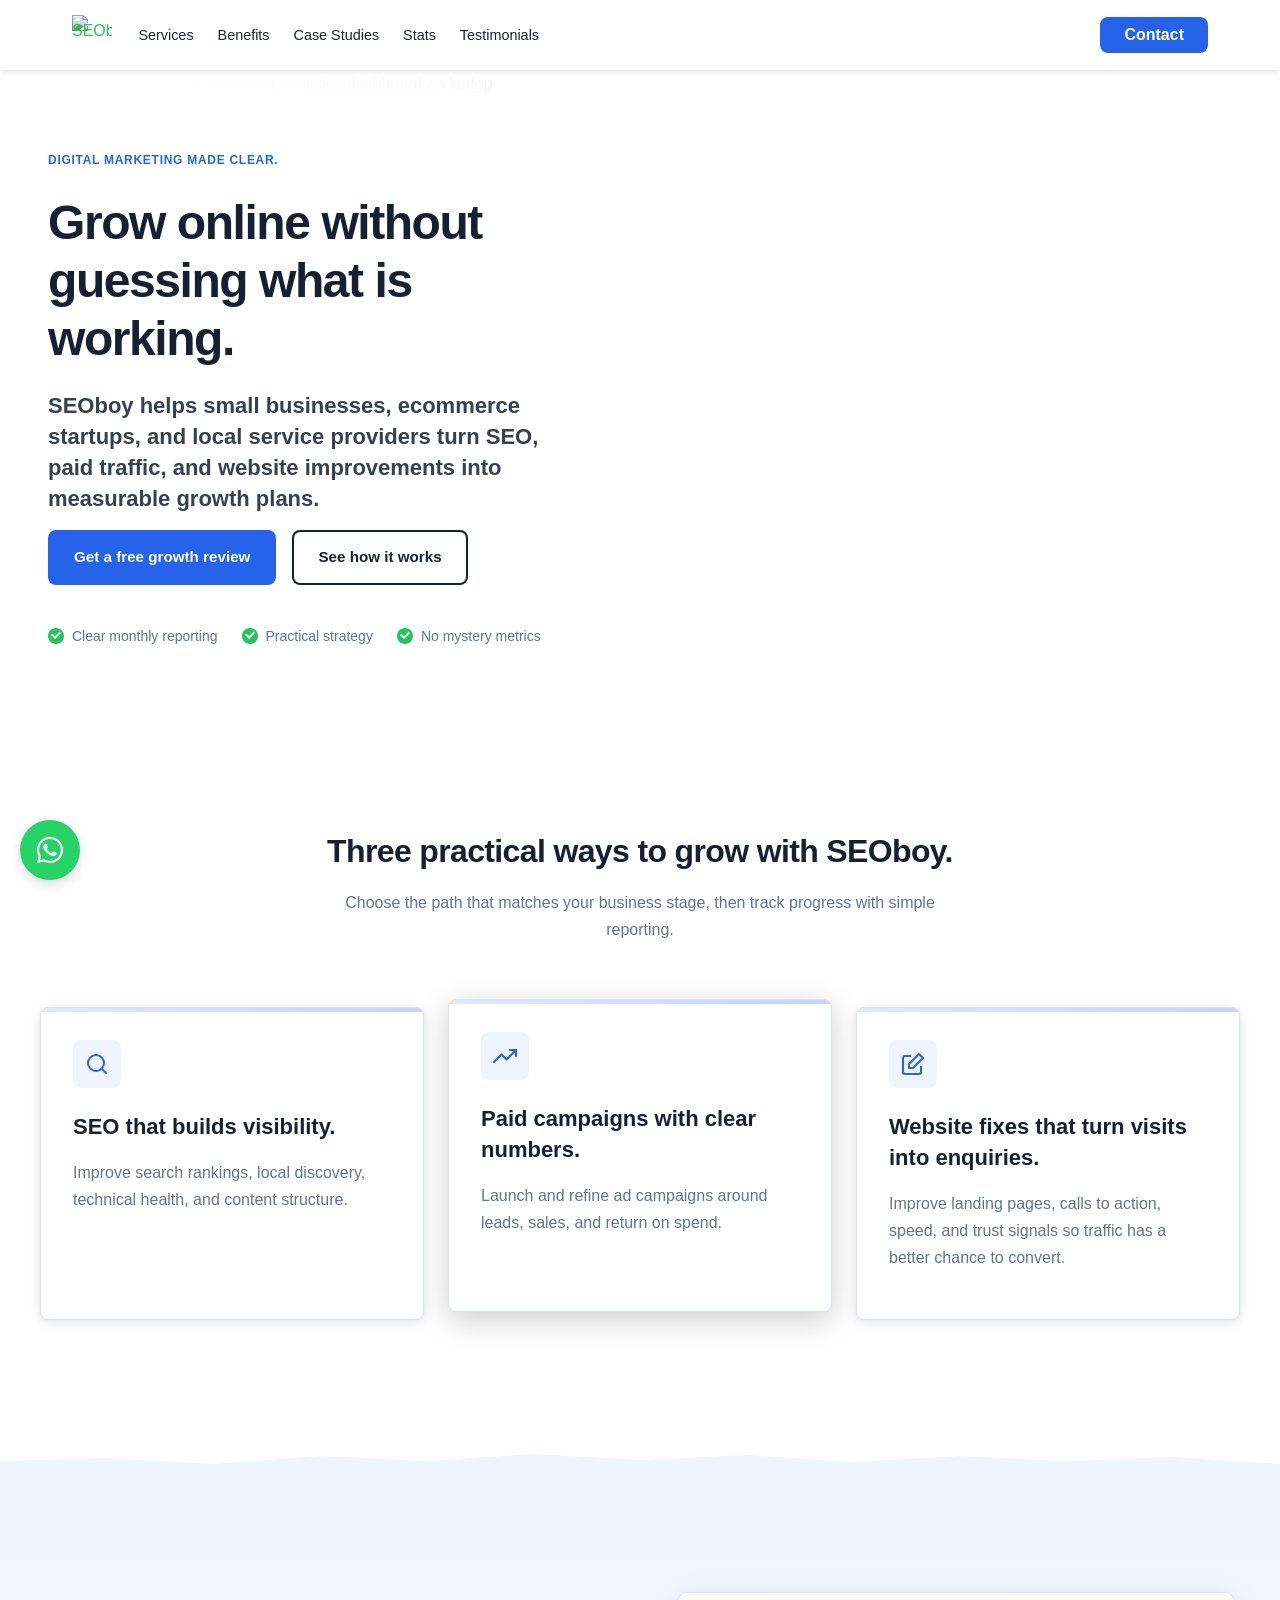
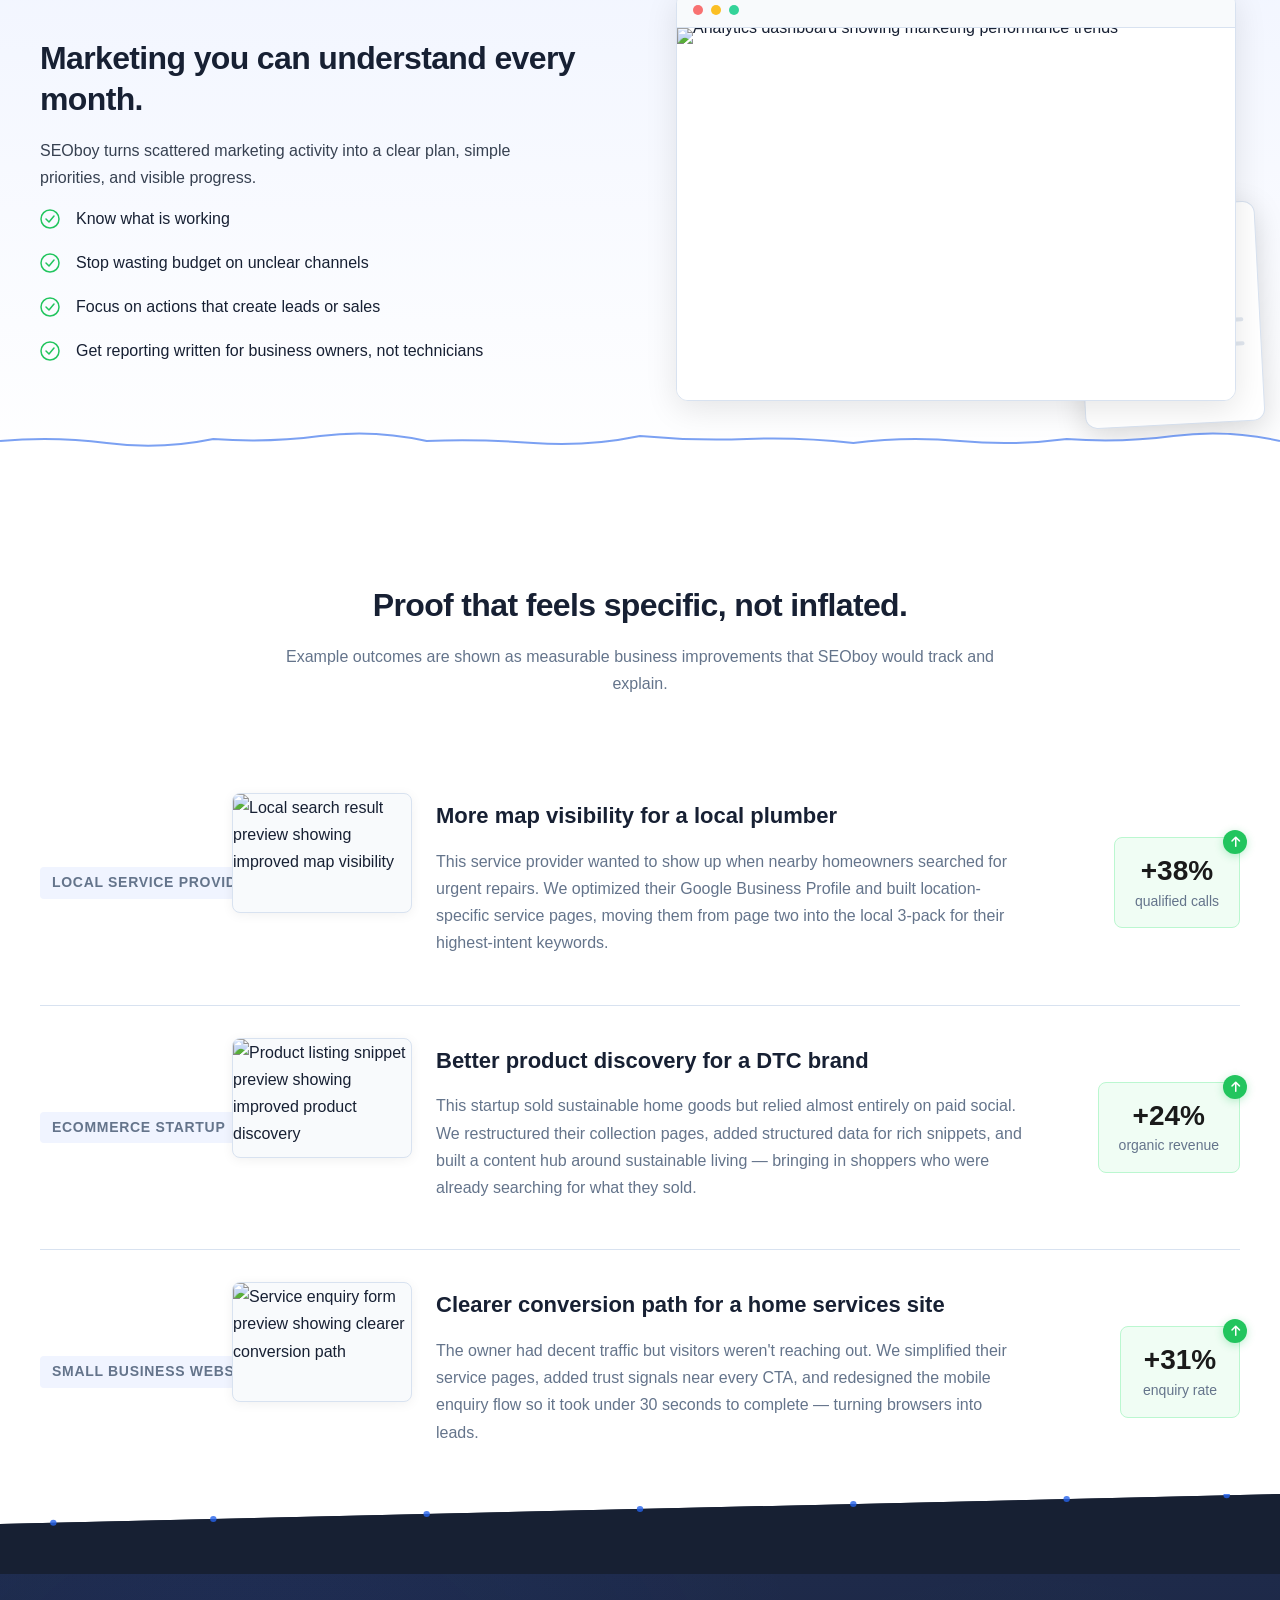
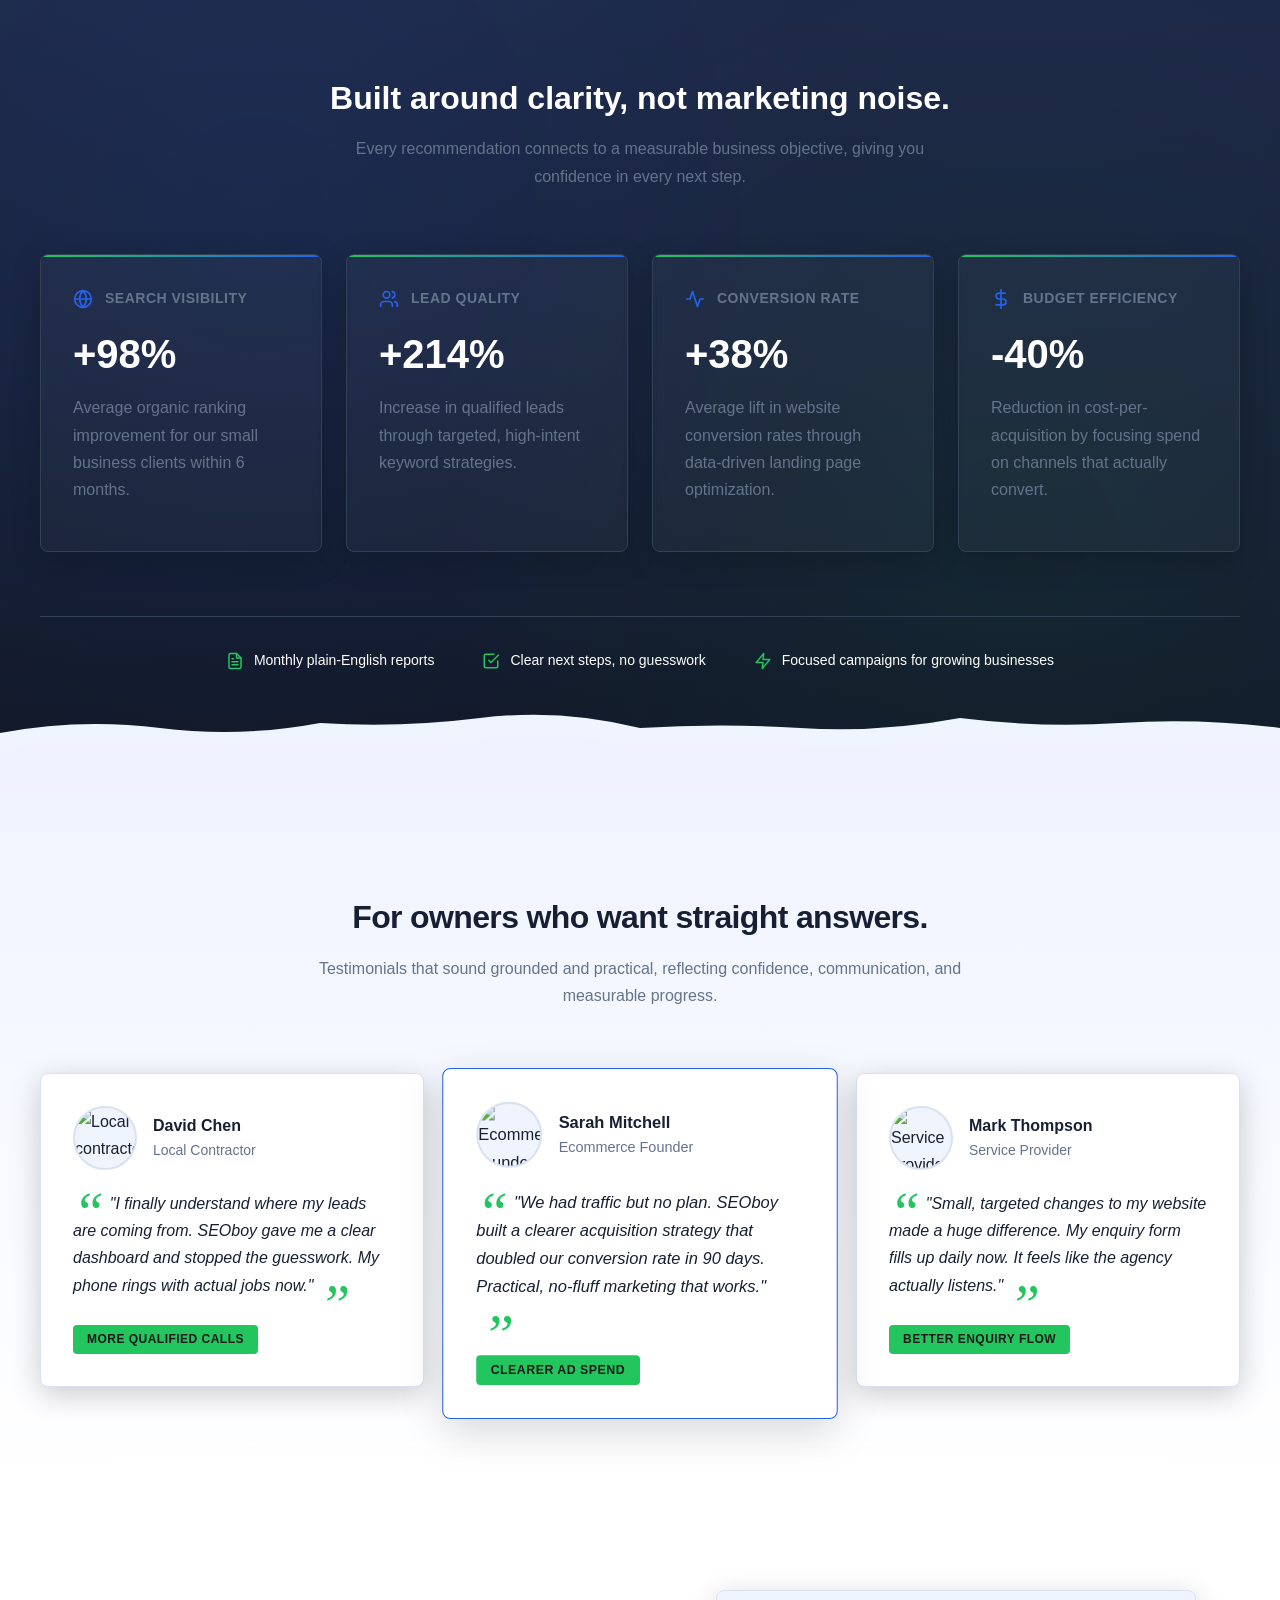
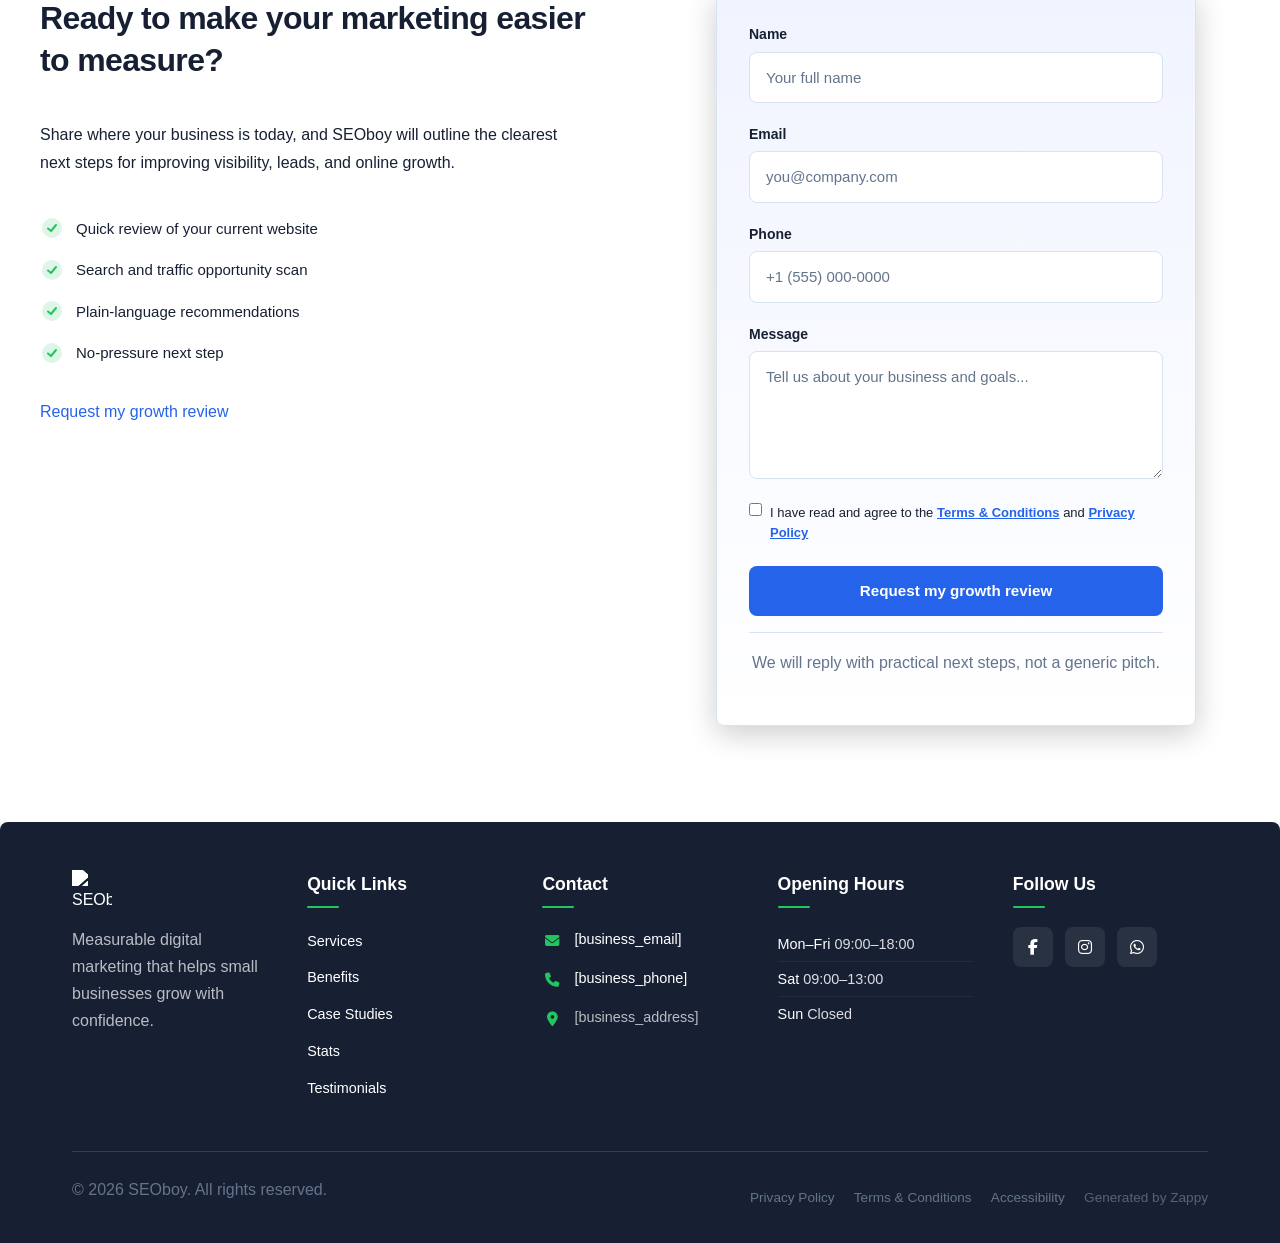
==== commit 86b61eea: "Background sync: Progressive GitHub Sync" ====
--- a/public/index.html
+++ b/public/index.html
@@ -1 +1 @@
-<!doctype html><html lang="en"><head><meta charset="UTF-8"><meta content="width=device-width,initial-scale=1" name="viewport"><meta content="index, follow" name="robots"><title>Supercharge Your Small Biz with Affordable SEO — SEOboy</title><meta content="Get found, get leads, get growing. SEOboy delivers affordable SEO services for small businesses ready to dominate local search. Start ranking smarter today." name="description"><meta content="affordable SEO services for small businesses, local SEO services US, digital marketing for local service providers, SEOboy digital marketing agency, small business SEO experts" name="keywords"><link href="/assets/favicon.ico" rel="icon" type="image/x-icon"><link href="/assets/favicon-16x16.png" rel="icon" type="image/png" sizes="16x16"><link href="/assets/favicon-32x32.png" rel="icon" type="image/png" sizes="32x32"><link href="/assets/favicon-48x48.png" rel="icon" type="image/png" sizes="48x48"><link href="/assets/favicon-192x192.png" rel="icon" type="image/png" sizes="192x192"><link href="/assets/favicon-512x512.png" rel="icon" type="image/png" sizes="512x512"><link href="/assets/apple-touch-icon.png" rel="apple-touch-icon"><script>!function(){"use strict";var t="bf244867-fdfc-492a-9f16-494fc4343666",e="https://api.zappy5.com/api/analytics/track",a=18e5,n=2592e6,o=!0,i=!0,r=!0;var s=function(){var e="zappy_visitor_"+t,a=null;try{if(a=localStorage.getItem(e)){var o=JSON.parse(a),i=Date.now();if(i-o.created<n)return o.lastSeen=i,localStorage.setItem(e,JSON.stringify(o)),o.id}}catch(t){console.warn("Zappy Analytics: LocalStorage not available")}var r="zv_"+Date.now()+"_"+Math.random().toString(36).substr(2,9);try{localStorage.setItem(e,JSON.stringify({id:r,created:Date.now(),lastSeen:Date.now()}))}catch(t){}return r}(),c=function(){var e="zappy_session_"+t,n=null;try{if(n=sessionStorage.getItem(e)){var o=JSON.parse(n),i=Date.now();if(i-o.timestamp<a)return o.timestamp=i,sessionStorage.setItem(e,JSON.stringify(o)),o.id}}catch(t){console.warn("Zappy Analytics: SessionStorage not available")}var r="zs_"+Date.now()+"_"+Math.random().toString(36).substr(2,9);try{sessionStorage.setItem(e,JSON.stringify({id:r,timestamp:Date.now()}))}catch(t){}return r}();function l(a,n){n=n||{};var o={website_id:t,event_type:a,page_path:window.location.pathname,referrer:document.referrer||"direct",visitor_id:s,session_id:c,metadata:n};if(navigator.sendBeacon){var i=new Blob([JSON.stringify(o)],{type:"application/json"});navigator.sendBeacon(e,i)}else fetch(e,{method:"POST",headers:{"Content-Type":"application/json"},body:JSON.stringify(o),keepalive:!0}).catch(function(t){console.warn("Zappy Analytics: Failed to track event",t)})}o&&l("pageview",{title:document.title,url:window.location.href}),i&&document.addEventListener("click",function(t){var e=t.target;if("BUTTON"===e.tagName||e.closest("button")){var a="BUTTON"===e.tagName?e:e.closest("button");l("click",{element:"button",text:a.textContent.trim().substring(0,100),id:a.id||null,class:a.className||null})}else if("A"===e.tagName||e.closest("a")){var n="A"===e.tagName?e:e.closest("a");l("navigation",{element:"link",text:n.textContent.trim().substring(0,100),href:n.href,external:n.hostname!==window.location.hostname})}},!0),r&&document.addEventListener("submit",function(t){var e=t.target;l("form_submit",{form_id:e.id||null,form_name:e.name||null,form_action:e.action||null,form_method:e.method||"GET"})},!0);var d=Date.now();window.addEventListener("beforeunload",function(){l("page_unload",{time_on_page:Math.floor((Date.now()-d)/1e3),page_path:window.location.pathname})}),window.zappyAnalytics={track:l,getVisitorId:function(){return s},getSessionId:function(){return c}}}()</script><meta content="Supercharge Your Small Biz with Affordable SEO — SEOboy" property="og:title"><meta content="Get found, get leads, get growing. SEOboy delivers affordable SEO services for small businesses ready to dominate local search. Start ranking smarter today." property="og:description"><meta content="summary_large_image" name="twitter:card"><meta content="Supercharge Your Small Biz with Affordable SEO — SEOboy" name="twitter:title"><meta content="Get found, get leads, get growing. SEOboy delivers affordable SEO services for small businesses ready to dominate local search. Start ranking smarter today." name="twitter:description"><meta content="website" property="og:type"><meta content="en_US" property="og:locale"><style>.skip-link{position:absolute;top:0;left:0;transform:translateY(-200%);padding:12px 18px;background:var(--bg-dark,#1a1a1a);color:var(--text-light,#fff);font-weight:600;border-radius:0 0 8px 0;z-index:10000}.skip-link:focus{transform:none;outline:2px solid var(--ring,#fff);outline-offset:2px}:focus-visible{outline:2px solid var(--ring,currentColor);outline-offset:3px}</style><link href="/assets/favicon.ico" rel="icon" type="image/x-icon"><link href="/assets/favicon-16x16.png" rel="icon" type="image/png" sizes="16x16"><link href="/assets/favicon-32x32.png" rel="icon" type="image/png" sizes="32x32"><link href="/assets/favicon-48x48.png" rel="icon" type="image/png" sizes="48x48"><link href="/assets/favicon-192x192.png" rel="icon" type="image/png" sizes="192x192"><link href="/assets/favicon-512x512.png" rel="icon" type="image/png" sizes="512x512"><link href="/assets/apple-touch-icon.png" rel="apple-touch-icon"><link href="https://cdn.jsdelivr.net/npm/vanilla-cookieconsent@3/dist/cookieconsent.css" rel="stylesheet"><style id="zappy-critical-above-fold-css">html{box-sizing:border-box;-webkit-text-size-adjust:100%}*,::after,::before{box-sizing:inherit}body{margin:0;min-width:320px;overflow-x:clip}img,svg,video{max-width:100%;height:auto}main{display:block}.container{width:min(100% - 32px,1200px);margin-inline:auto}.navbar,header .navbar,header[role=banner],nav.navbar{position:relative;z-index:1000;width:100%}.nav-container,.navbar .container{display:flex;align-items:center;justify-content:space-between;min-height:64px}.logo,.logo-link img{display:block;width:35px;height:35px;object-fit:contain}#navMenu,.nav-menu{list-style:none}.fa,.fa-brands,.fa-regular,.fa-solid,.fab,.far,.fas{display:inline-block;min-width:1em;text-align:center}html:not(#zappy-noop) .navbar:has(.nav-ecommerce-icons)>.phone-header-btn,html:not(#zappy-noop)[data-zappy-site-type=ecommerce] .phone-header-btn{display:none!important;visibility:hidden!important;width:0!important;height:0!important;pointer-events:none!important}.hero-section,.index-hero-section,section[class*=hero]{position:relative;overflow:hidden;min-height:560px}.hero-bg-image,.hero-bg-wrapper,section[class*=hero] [class*=hero-bg]{position:absolute;inset:0;width:100%;height:100%}.hero-bg-image img,.hero-bg-wrapper img,section[class*=hero] [data-hero-bg],section[class*=hero] img[data-hero-background=true]{width:100%!important;height:100%!important;object-fit:cover!important;display:block}.hero-content,section[class*=hero] .container{position:relative;z-index:2}@media(max-width:768px){:root{--header-height:72px;--total-header-height:72px;--zappy-mobile-menu-top:72px}html[data-zappy-site-type=ecommerce] body{padding-top:var(--total-header-height,72px)}html[data-zappy-site-type=ecommerce] body>.navbar:not(.zappy-catalog-menu),html[data-zappy-site-type=ecommerce] body>nav.navbar{position:fixed!important;top:0;left:0;right:0;z-index:100000;width:100%;margin-bottom:0}.zappy-catalog-menu{position:fixed;top:var(--header-height,72px);left:0;right:0;z-index:99999}.nav-container,.navbar .container{min-height:60px}#navMenu,.nav-menu{max-width:100vw;overflow-x:hidden}.hero-section,.index-hero-section,section[class*=hero]{min-height:100svh}.hero-bg-image,.hero-bg-wrapper,.hero-scrim{min-height:100svh}}</style><link href="/styles.css" rel="preload" as="style"><link href="/styles.css" rel="stylesheet" media="print" onload='this.media="all"'><noscript><link href="/styles.css" rel="stylesheet"></noscript><script>window.ZAPPY_WEBSITE_ID="bf244867-fdfc-492a-9f16-494fc4343666",window.ZAPPY_API_BASE="https://api.zappy5.com"</script><link href="/assets/site-home-hero-image-1.webp" rel="preload" as="image" fetchpriority="high"><style id="zappy-dropdown-submenu-styles">#navMenu li:has(.sub-menu),.nav-menu li:has(.sub-menu),.navbar li:has(.sub-menu),nav li:has(.sub-menu){position:relative}#navMenu .sub-menu,.nav-menu .sub-menu,.navbar .sub-menu,nav .sub-menu{display:block!important;position:absolute!important;top:100%;left:0;min-width:220px;background:#fff;border-radius:8px;box-shadow:0 8px 25px rgba(0,0,0,.15);padding:8px 0;opacity:0;visibility:hidden;transform:translateY(10px);transition:all .3s ease;z-index:1000;list-style:none;pointer-events:none}#navMenu li:hover>.sub-menu,.nav-menu li:hover>.sub-menu,.navbar li:hover>.sub-menu,nav li:hover>.sub-menu{opacity:1!important;visibility:visible!important;transform:translateY(0)!important;pointer-events:auto!important}.sub-menu li{list-style:none;margin:0;padding:0}.sub-menu a{display:block!important;padding:10px 16px!important;color:var(--text-dark,#333)!important;font-weight:500;text-decoration:none;white-space:nowrap;transition:background-color .2s}.sub-menu .zappy-nav-child>a{padding-left:28px!important;font-size:.9em!important;opacity:.85!important}[dir=rtl] .sub-menu .zappy-nav-child>a,html[lang=ar] .sub-menu .zappy-nav-child>a,html[lang=he] .sub-menu .zappy-nav-child>a{padding-left:10px!important;padding-right:28px!important}.sub-menu .zappy-nav-parent>a{font-weight:600!important}.sub-menu a:hover{background-color:#f5f5f5}[dir=rtl] .nav-menu .sub-menu,[dir=rtl] .navbar .sub-menu,[dir=rtl] nav .sub-menu,html[lang=ar] .nav-menu .sub-menu,html[lang=ar] .navbar .sub-menu,html[lang=ar] nav .sub-menu,html[lang=he] .nav-menu .sub-menu,html[lang=he] .navbar .sub-menu,html[lang=he] nav .sub-menu{left:auto!important;right:0!important}.sub-menu:empty,.sub-menu:not(:has(li)):not(:has(> a)),.sub-menu:not(:has(li:not(.zappy-hidden-menu-item))):not(:has(> a)){display:none!important;opacity:0!important;visibility:hidden!important;pointer-events:none!important}li:has(.menu-group-title):hover>.sub-menu{opacity:1!important;visibility:visible!important;transform:translateY(0)!important;pointer-events:auto!important}#navMenu>li>.menu-group-title,.nav-menu>li>.menu-group-title{display:inline-block;padding:.5rem 1rem;cursor:default;user-select:none}@media (max-width:768px){#navMenu .sub-menu,.nav-menu .sub-menu,.navbar .sub-menu,nav .sub-menu{position:static!important;transform:none!important;box-shadow:none!important;background:0 0!important;max-height:0;overflow:hidden;opacity:0;visibility:hidden;transition:max-height .3s ease,opacity .3s ease;padding:0!important;border-radius:0!important}#navMenu .sub-menu.mobile-expanded,.nav-menu .sub-menu.mobile-expanded,.navbar .sub-menu.mobile-expanded{max-height:none!important;overflow-y:visible!important;opacity:1!important;visibility:visible!important;padding:8px 0 8px 16px!important}[dir=rtl] .sub-menu.mobile-expanded,html[lang=he] .sub-menu.mobile-expanded{padding:8px 16px 8px 0!important}#navMenu li:hover>.sub-menu,.nav-menu li:hover>.sub-menu,.navbar li:hover>.sub-menu,nav li:hover>.sub-menu{opacity:0;visibility:hidden;pointer-events:none}#navMenu li>.sub-menu.mobile-expanded,.nav-menu li>.sub-menu.mobile-expanded,.navbar li>.sub-menu.mobile-expanded,nav li>.sub-menu.mobile-expanded{opacity:1!important;visibility:visible!important;pointer-events:auto!important}#navMenu li:has(.sub-menu),.nav-menu li:has(.sub-menu),.navbar li:has(.sub-menu),nav li:has(.sub-menu){display:flex!important;flex-wrap:wrap!important;align-items:center!important;position:relative!important;min-height:44px!important}#navMenu li:has(.sub-menu)>a,.nav-menu li:has(.sub-menu)>a,.navbar li:has(.sub-menu)>a,nav li:has(.sub-menu)>a{flex:1!important;min-width:0!important}#navMenu li:has(.sub-menu)>.menu-group-title,.nav-menu li:has(.sub-menu)>.menu-group-title,.navbar li:has(.sub-menu)>.menu-group-title,nav li:has(.sub-menu)>.menu-group-title{flex:1!important;min-width:0!important;padding:0!important;line-height:inherit!important}#navMenu li:has(.sub-menu)>.sub-menu,.nav-menu li:has(.sub-menu)>.sub-menu,.navbar li:has(.sub-menu)>.sub-menu,nav li:has(.sub-menu)>.sub-menu{flex-basis:100%!important;width:100%!important}#navMenu li:has(.sub-menu)>a [class*=arrow],#navMenu li:has(.sub-menu)>a [class*=chevron],.nav-menu li:has(.sub-menu)>a .fa-angle-down,.nav-menu li:has(.sub-menu)>a .fa-chevron-down,.nav-menu li:has(.sub-menu)>a [class*=arrow],.nav-menu li:has(.sub-menu)>a [class*=chevron],nav li:has(.sub-menu)>a [class*=arrow],nav li:has(.sub-menu)>a [class*=chevron]{display:none!important;visibility:hidden!important}.mobile-submenu-toggle{display:flex!important;align-items:center!important;justify-content:center!important;width:44px!important;height:auto!important;background:0 0!important;border:none!important;cursor:pointer!important;color:var(--text-dark)!important;position:static!important;flex-shrink:0!important;align-self:stretch!important;z-index:2!important;padding:0!important;margin:0!important}.mobile-submenu-toggle::after{content:''!important;width:0!important;height:0!important;border-left:6px solid transparent!important;border-right:6px solid transparent!important;border-top:7px solid currentColor!important;transition:transform .3s ease!important}.mobile-submenu-toggle.expanded::after{transform:rotate(180deg)!important}.sub-menu a{padding:10px 0!important;display:block!important;color:var(--text-dark)!important;white-space:normal!important}.sub-menu .zappy-nav-child>a{padding-left:28px!important;font-size:.9em!important;opacity:.85!important}[dir=rtl] .sub-menu .zappy-nav-child>a,html[lang=ar] .sub-menu .zappy-nav-child>a,html[lang=he] .sub-menu .zappy-nav-child>a{padding-left:0!important;padding-right:28px!important}.sub-menu .zappy-nav-parent>a{font-weight:600!important}#navMenu.active,.nav-menu.active{max-width:100vw!important;overflow-x:hidden!important;box-sizing:border-box!important}.navbar .sub-menu li a,.zappy-products-dropdown .sub-menu a,nav.navbar .sub-menu li a{color:var(--text-dark)!important}}@media (min-width:769px){.mobile-submenu-toggle{display:none!important}}</style><style id="zappy-widget-visibility">html[dir=rtl] .whatsapp-float{right:20px!important;left:auto!important}html:not([dir]) .whatsapp-float,html[dir=ltr] .whatsapp-float{left:20px!important;right:auto!important}html[dir=rtl] #mic-access-tool-general-button,html[dir=rtl] #mic-init-access-tool #mic-access-tool-general-button,html[dir=rtl] #mic-init-access-tool .mic-access-tool-general-button,html[dir=rtl] ._access-icon,html[dir=rtl] .mic-access-tool-general-button{left:20px!important;right:auto!important}html:not([dir]) #mic-access-tool-general-button,html:not([dir]) #mic-init-access-tool #mic-access-tool-general-button,html:not([dir]) #mic-init-access-tool .mic-access-tool-general-button,html:not([dir]) ._access-icon,html:not([dir]) .mic-access-tool-general-button,html[dir=ltr] #mic-access-tool-general-button,html[dir=ltr] #mic-init-access-tool #mic-access-tool-general-button,html[dir=ltr] #mic-init-access-tool .mic-access-tool-general-button,html[dir=ltr] ._access-icon,html[dir=ltr] .mic-access-tool-general-button{right:20px!important;left:auto!important}@media (max-width:768px){.whatsapp-float{display:flex!important}}@media (min-width:769px){.whatsapp-float{display:flex!important}}@media (max-width:768px){#mic-access-tool-general-button,#mic-init-access-tool #mic-access-tool-general-button,#mic-init-access-tool .mic-access-tool-general-button,._access-icon,.mic-access-tool-general-button{display:flex!important;visibility:visible!important;opacity:1!important;pointer-events:auto!important}#mic-access-tool-box.opened-mic-access-tool,#mic-init-access-tool #mic-access-tool-box.opened-mic-access-tool,.mic-access-tool-box.opened-mic-access-tool{visibility:visible!important;opacity:1!important;pointer-events:auto!important}}@media (min-width:769px){#mic-access-tool-general-button,#mic-init-access-tool #mic-access-tool-general-button,#mic-init-access-tool .mic-access-tool-general-button,._access-icon,.mic-access-tool-general-button{display:flex!important;visibility:visible!important;opacity:1!important;pointer-events:auto!important}#mic-access-tool-box.opened-mic-access-tool,#mic-init-access-tool #mic-access-tool-box.opened-mic-access-tool,.mic-access-tool-box.opened-mic-access-tool{visibility:visible!important;opacity:1!important;pointer-events:auto!important}}</style></head><body><a href="#main" class="skip-link">Skip to main content</a><nav class="navbar"><button class="mobile-toggle" aria-label="Menu" id="mobileToggle"><svg viewBox="0 0 24 24" fill="none" height="24" width="24" class="hamburger-icon"><path d="M3 12h18M3 6h18M3 18h18" stroke="currentColor" stroke-width="2" stroke-linecap="round"></path></svg> <svg viewBox="0 0 24 24" fill="none" height="24" width="24" class="close-icon" style="display:none"><path d="M18 6L6 18M6 6l12 12" stroke="currentColor" stroke-width="2" stroke-linecap="round"></path></svg></button> <button class="phone-header-btn" aria-label="Call" data-phone="[business_phone]"><svg viewBox="0 0 24 24" fill="currentColor" height="20" width="20"><path d="M22 16.92v3a2 2 0 0 1-2.18 2 19.79 19.79 0 0 1-8.63-3.07 19.5 19.5 0 0 1-6-6 19.79 19.79 0 0 1-3.07-8.67A2 2 0 0 1 4.11 2h3a2 2 0 0 1 2 1.72 12.84 12.84 0 0 0 .7 2.81 2 2 0 0 1-.45 2.11L8.09 9.91a16 16 0 0 0 6 6l1.27-1.27a2 2 0 0 1 2.11-.45 12.84 12.84 0 0 0 2.81.7A2 2 0 0 1 22 16.92z"></path></svg></button><div class="nav-container"><div class="nav-brand"><a href="/" class="logo-link"><img alt="SEOboy" decoding="async" height="35" src="/assets/site-home-image-1.webp" width="35" class="logo"></a></div><ul class="nav-menu" id="navMenu"><li><a href="#services">Services</a></li><li><a href="#benefits">Benefits</a></li><li><a href="#case-studies">Case Studies</a></li><li><a href="#stats">Stats</a></li><li><a href="#testimonials">Testimonials</a></li><li class="mobile-contact-link nav-cta-mobile-item"><a href="#contact" class="nav-cta-btn">Contact</a></li></ul><div class="nav-cta-container"><a href="#contact" class="nav-cta-btn">Contact</a></div></div></nav><script>window.addEventListener("load",function(){const e=document.querySelector(".navbar, nav, header");if(!e)return void console.log("[Navbar] Navbar element not found");let t=document.getElementById("mobileToggle")||document.querySelector(".mobile-toggle")||document.querySelector(".hamburger")||document.querySelector(".hamburger-menu")||document.querySelector(".menu-toggle")||document.querySelector(".burger-menu")||document.querySelector('[aria-label="Menu"]')||document.querySelector('[aria-label="תפריט"]');const o=document.querySelector(".phone-header-btn"),n=window.getComputedStyle(e);let r=n.backgroundColor;if(console.log("[Navbar] Initial navbar background:",r),"transparent"===r||"rgba(0, 0, 0, 0)"===r||r.startsWith("rgba")&&r.includes(", 0)")){const e=n.backgroundImage;if(e&&"none"!==e)console.log("[Navbar] Navbar has background image/gradient, using dark text"),r="rgb(240, 240, 240)";else{const e=window.getComputedStyle(document.body).backgroundColor;console.log("[Navbar] Navbar transparent, using body background:",e),r=e}}const a=r.match(/\d+/g);if(a&&a.length>=3){const e=(.299*parseInt(a[0])+.587*parseInt(a[1])+.114*parseInt(a[2]))/255;console.log("[Navbar] Mobile button colors preserved from Claude CSS (luminance:",e.toFixed(2)+")");const n=document.createElement("style");n.id="zappy-mobile-nav-fix";document.documentElement.lang;document.documentElement.dir,n.textContent='\n        /* Hide mobile buttons on desktop, show only on mobile */\n        @media (min-width: 769px) {\n          .mobile-toggle,\n          .phone-header-btn {\n            display: none !important;\n          }\n        }\n        \n        /* Show and position mobile buttons correctly on mobile */\n        @media (max-width: 768px) {\n          .navbar,\n          nav.navbar {\n            min-height: 70px !important;\n          }\n\n          .mobile-toggle,\n          .phone-header-btn {\n            position: absolute !important;\n            top: 0 !important;\n            bottom: 0 !important;\n            margin-top: auto !important;\n            margin-bottom: auto !important;\n            transform: none !important;\n            z-index: 1001 !important;\n            display: flex !important;\n            align-items: center !important;\n            justify-content: center !important;\n            width: 36px !important;\n            height: 36px !important;\n            border-radius: 50% !important;\n            border: none !important;\n            cursor: pointer !important;\n            padding: 6px !important;\n            background: none !important;\n            color: var(--nav-text, var(--text-light)) !important;\n            touch-action: manipulation !important;\n            -webkit-tap-highlight-color: transparent !important;\n          }\n\n          html[data-zappy-site-type="ecommerce"] .phone-header-btn,\n          body[data-zappy-site-type="ecommerce"] .phone-header-btn,\n          html[data-zappy-site-type="ecommerce"] header .phone-header-btn,\n          html[data-zappy-site-type="ecommerce"] nav .phone-header-btn {\n            display: none !important;\n            visibility: hidden !important;\n            width: 0 !important;\n            height: 0 !important;\n            min-width: 0 !important;\n            overflow: hidden !important;\n          }\n          \n          /* LTR positioning (default): hamburger LEFT, phone RIGHT */\n          html:not([dir="rtl"]):not([lang="he"]):not([lang="ar"]) .mobile-toggle,\n          html[dir="ltr"] .mobile-toggle {\n            left: 12px !important;\n            right: auto !important;\n          }\n          html:not([dir="rtl"]):not([lang="he"]):not([lang="ar"]) .phone-header-btn,\n          html[dir="ltr"] .phone-header-btn {\n            right: 12px !important;\n            left: auto !important;\n          }\n          \n          /* RTL positioning: hamburger RIGHT, phone LEFT */\n          html[dir="rtl"] .mobile-toggle,\n          html[lang="he"] .mobile-toggle,\n          html[lang="ar"] .mobile-toggle {\n            right: 12px !important;\n            left: auto !important;\n          }\n          html[dir="rtl"] .phone-header-btn,\n          html[lang="he"] .phone-header-btn,\n          html[lang="ar"] .phone-header-btn {\n            left: 12px !important;\n            right: auto !important;\n          }\n          \n          /* CRITICAL: Ensure nav-container has min-height on mobile */\n          /* All children are positioned absolutely/fixed on mobile, so height:auto collapses to 0 */\n          .nav-container {\n            min-height: 70px !important;\n            position: relative !important;\n          }\n          \n          /* Ensure SVG icons are properly sized and inherit color */\n          .mobile-toggle svg,\n          .phone-header-btn svg {\n            width: 24px !important;\n            height: 24px !important;\n            /* Don\'t force display - let JavaScript control hamburger/close toggle */\n          }\n          \n          /* Reset nav-cta-container on mobile - remove desktop box-shadow/padding */\n          /* that creates a visible ghost box when CTA button is hidden */\n          .nav-cta-container {\n            box-shadow: none !important;\n            padding: 0 !important;\n          }\n          \n          /* Hide nav-cta-container entirely on mobile when there\'s no lang-switcher */\n          /* (only the CTA button is inside, and it\'s hidden on mobile) */\n          .nav-cta-container:not(:has(.lang-switcher)) {\n            display: none !important;\n          }\n          \n          /* CRITICAL: Prevent hero image fade gradient from bleeding over headline text */\n          /* The .image-fade-gradient has bottom: -30px (extends below parent) */\n          /* On mobile stacked layout, this overlaps the h1 text below the image */\n          .hero-image-column {\n            overflow: hidden !important;\n          }\n          .image-fade-gradient {\n            bottom: 0 !important;\n          }\n          \n          /* Hide desktop language switcher on mobile - hamburger menu handles it */\n          /* High specificity to override stored CSS */\n          .lang-switcher,\n          .nav-cta-container .lang-switcher,\n          .nav-container .lang-switcher,\n          .navbar .lang-switcher,\n          .navbar .nav-cta-container .lang-switcher {\n            display: none !important;\n          }\n        }\n      ';const r=document.getElementById("zappy-mobile-nav-fix");r&&r.remove(),document.head.appendChild(n),console.log("[Navbar] Critical CSS injected for mobile nav positioning");const i=window.innerWidth<=768;if(t){const e=t.querySelector(".hamburger-icon"),o=t.querySelector(".close-icon");e&&(e.style.setProperty("width","24px","important"),e.style.setProperty("height","24px","important"),e.style.setProperty("display","block","important")),o&&(o.style.setProperty("width","24px","important"),o.style.setProperty("height","24px","important"),o.style.setProperty("display","none","important")),i?(t.style.setProperty("position","absolute","important"),t.style.setProperty("top","0","important"),t.style.setProperty("bottom","0","important"),t.style.setProperty("margin-top","auto","important"),t.style.setProperty("margin-bottom","auto","important"),t.style.setProperty("transform","none","important"),t.style.setProperty("z-index","1001","important"),t.style.removeProperty("left"),t.style.removeProperty("right"),console.log("[Navbar] Mobile toggle positioning applied (mobile viewport)")):(t.style.removeProperty("position"),t.style.removeProperty("top"),t.style.removeProperty("transform"),t.style.removeProperty("z-index"),t.style.removeProperty("left"),t.style.removeProperty("right"),console.log("[Navbar] Desktop viewport - cleared mobile toggle inline positioning"))}if(o){const e=o.querySelector("svg");e&&(e.style.width="24px",e.style.height="24px",e.setAttribute("width","24"),e.setAttribute("height","24")),i?(o.style.setProperty("position","absolute","important"),o.style.setProperty("top","0","important"),o.style.setProperty("bottom","0","important"),o.style.setProperty("margin-top","auto","important"),o.style.setProperty("margin-bottom","auto","important"),o.style.setProperty("transform","none","important"),o.style.setProperty("z-index","1001","important"),o.style.removeProperty("left"),o.style.removeProperty("right"),console.log("[Navbar] Phone button positioning applied (mobile viewport)")):(o.style.removeProperty("position"),o.style.removeProperty("top"),o.style.removeProperty("transform"),o.style.removeProperty("z-index"),o.style.removeProperty("left"),o.style.removeProperty("right"),console.log("[Navbar] Desktop viewport - cleared phone button inline positioning"))}}else console.log("[Navbar] Could not parse background color:",r);t=document.getElementById("mobileToggle")||document.querySelector(".mobile-toggle")||document.querySelector(".hamburger")||document.querySelector(".hamburger-menu")||document.querySelector(".menu-toggle")||document.querySelector(".burger-menu")||document.querySelector('[aria-label="Menu"]')||document.querySelector('[aria-label="תפריט"]');const i=document.getElementById("navMenu")||document.querySelector(".nav-menu")||document.querySelector(".nav-links")||document.querySelector("nav ul:not(.submenu)");if(!t||!i)return void console.log("[Navbar] Mobile toggle or menu not found:",{toggle:!!t,menu:!!i});i.id||(i.id="navMenu"),console.log("[Navbar] Initializing mobile menu...");const l=t.cloneNode(!0);t.parentNode.replaceChild(l,t);var s=0;function p(e){var t=Date.now();t-s<300||(s=t,function(e){e.preventDefault(),e.stopPropagation();const t=l.querySelector(".hamburger-icon"),o=l.querySelector(".close-icon");i.classList.contains("active")?(i.classList.remove("active"),t&&t.style.setProperty("display","block","important"),o&&o.style.setProperty("display","none","important"),document.body.style.overflow="",document.body.classList.remove("menu-open"),console.log("[Navbar] Menu closed")):(i.classList.add("active"),t&&t.style.setProperty("display","none","important"),o&&o.style.setProperty("display","block","important"),document.body.style.overflow="hidden",document.body.classList.add("menu-open"),console.log("[Navbar] Menu opened"))}(e))}l.addEventListener("click",p),l.addEventListener("touchend",p),document.addEventListener("keydown",function(e){if(("Escape"===e.key||"Esc"===e.key)&&i.classList.contains("active")){const e=l.querySelector(".hamburger-icon"),t=l.querySelector(".close-icon");i.classList.remove("active"),e&&e.style.setProperty("display","block","important"),t&&t.style.setProperty("display","none","important"),document.body.style.overflow="",document.body.classList.remove("menu-open"),console.log("[Navbar] Menu closed (Escape)")}}),i.querySelectorAll("a").forEach(function(e){e.addEventListener("click",function(){if("#"===this.getAttribute("href"))return;const e=l.querySelector(".hamburger-icon"),t=l.querySelector(".close-icon");i.classList.remove("active"),e&&e.style.setProperty("display","block","important"),t&&t.style.setProperty("display","none","important"),document.body.style.overflow="",document.body.classList.remove("menu-open"),console.log("[Navbar] Menu closed (link clicked)")})});var m=i.querySelectorAll(".dropdown-toggle");m.forEach(function(e){e.addEventListener("click",function(e){e.preventDefault(),e.stopPropagation();var t=this.closest(".nav-dropdown");t&&(t.parentNode.querySelectorAll(".nav-dropdown.open").forEach(function(e){e!==t&&e.classList.remove("open")}),t.classList.toggle("open"),console.log("[Navbar] Dropdown toggled:",t.classList.contains("open")?"open":"closed"))})}),document.addEventListener("click",function(e){e.target.closest(".nav-dropdown")||document.querySelectorAll(".nav-dropdown.open").forEach(function(e){e.classList.remove("open")})}),console.log("[Navbar] Dropdown handlers initialized for "+m.length+" dropdowns"),o&&o.addEventListener("click",function(){const e=document.querySelectorAll('a[href^="tel:"]'),t=e.length>0?e[0].getAttribute("href").replace("tel:",""):"[business_phone]";window.location.href="tel:"+t,console.log("[Navbar] Phone button clicked")}),console.log("[Navbar] Mobile menu initialized successfully")})</script><main id="main"><section class="home-hero-section" data-band-index="0" data-layout-spec="Home-hero" id="hero" data-hero-treatment="fade-bleed" data-hero-type="fullscreen-scrim" style="--hero-fade-color:var(--bg-light)"><img alt="Business owner reviewing marketing analytics dashboard on laptop" decoding="async" height="600" src="/assets/site-home-hero-image-1.webp" width="1200" data-context="A bright, airy office with natural light. A small business owner in casual attire is seated at a wooden desk, looking at a laptop screen displaying colorful marketing dashboard charts and graphs. The subject is positioned on the right side of the frame, facing slightly left. The background shows a modern open-plan workspace with plants and soft shadows." data-placeholder="home-hero-image-1" fetchpriority="high" loading="eager" class="hero-fade-img" data-hero-bg="true"><div class="hero-fade-content"><span class="hero-eyebrow">Digital marketing made clear.</span><h1 class="display-xl">Grow online without guessing what is working.</h1><h3 class="hero-subtitle">SEOboy helps small businesses, ecommerce startups, and local service providers turn SEO, paid traffic, and website improvements into measurable growth plans.</h3><div class="hero-cta-row"><a href="#" class="btn btn-primary">Get a free growth review</a> <a href="#" class="btn btn-secondary">See how it works</a></div><div class="hero-proof-row"><div class="proof-item"><svg viewBox="0 0 16 16" fill="none" data-element-type="icon" data-icon-type="svg" height="16" width="16" xmlns="http://www.w3.org/2000/svg"><path d="M8 0C3.58 0 0 3.58 0 8C0 12.42 3.58 16 8 16C12.42 16 16 12.42 16 8C16 3.58 12.42 0 8 0ZM7 11L3 7L4.41 5.59L7 8.17L11.59 3.58L13 5L7 11Z" fill="currentColor"></path></svg> <span>Clear monthly reporting</span></div><div class="proof-item"><svg viewBox="0 0 16 16" fill="none" data-element-type="icon" data-icon-type="svg" height="16" width="16" xmlns="http://www.w3.org/2000/svg"><path d="M8 0C3.58 0 0 3.58 0 8C0 12.42 3.58 16 8 16C12.42 16 16 12.42 16 8C16 3.58 12.42 0 8 0ZM7 11L3 7L4.41 5.59L7 8.17L11.59 3.58L13 5L7 11Z" fill="currentColor"></path></svg> <span>Practical strategy</span></div><div class="proof-item"><svg viewBox="0 0 16 16" fill="none" data-element-type="icon" data-icon-type="svg" height="16" width="16" xmlns="http://www.w3.org/2000/svg"><path d="M8 0C3.58 0 0 3.58 0 8C0 12.42 3.58 16 8 16C12.42 16 16 12.42 16 8C16 3.58 12.42 0 8 0ZM7 11L3 7L4.41 5.59L7 8.17L11.59 3.58L13 5L7 11Z" fill="currentColor"></path></svg> <span>No mystery metrics</span></div></div></div><div class="home-hero-divider-wrapper"><svg viewBox="0 0 1200 80" xmlns="http://www.w3.org/2000/svg" aria-hidden="true" data-no-icon-edit="true" preserveAspectRatio="none"><defs><pattern height="40" id="gridPattern" patternUnits="userSpaceOnUse" width="40"><path d="M 40 0 L 0 0 0 40" fill="var(--bg-light)" opacity="0.08" stroke="#2563EB" stroke-width="0.5"></path></pattern></defs><path d="M0,80 L0,15 L1200,80 L1200,80 Z" fill="var(--bg-light)"></path><path d="M0,80 L0,15 L1200,80 L1200,80 Z" fill="var(--bg-light)"></path></svg></div></section><section class="home-services-section" data-band-index="1" data-layout-spec="Home-services" id="services"><div class="home-services-section__container"><div class="home-services-section__intro"><h2 class="home-services-section__title">Three practical ways to grow with SEOboy.</h2><p class="home-services-section__subtitle">Choose the path that matches your business stage, then track progress with simple reporting.</p></div><div class="home-services-section__grid"><article class="home-services-section__card"><div class="home-services-section__card-top-band"></div><div class="home-services-section__card-icon"><svg viewBox="0 0 24 24" fill="none" data-element-type="icon" data-icon-type="svg" stroke="currentColor" stroke-linecap="round" stroke-linejoin="round" stroke-width="2"><circle cx="11" cy="11" r="8"></circle><line x1="21" x2="16.65" y1="21" y2="16.65"></line></svg></div><h3 class="home-services-section__card-title">SEO that builds visibility.</h3><p class="home-services-section__card-text">Improve search rankings, local discovery, technical health, and content structure.</p></article><article class="home-services-section__card home-services-section__card--elevated"><div class="home-services-section__card-top-band"></div><div class="home-services-section__card-icon"><svg viewBox="0 0 24 24" fill="none" data-element-type="icon" data-icon-type="svg" stroke="currentColor" stroke-linecap="round" stroke-linejoin="round" stroke-width="2"><polyline points="23 6 13.5 15.5 8.5 10.5 1 18"></polyline><polyline points="17 6 23 6 23 12"></polyline></svg></div><h3 class="home-services-section__card-title">Paid campaigns with clear numbers.</h3><p class="home-services-section__card-text">Launch and refine ad campaigns around leads, sales, and return on spend.</p></article><article class="home-services-section__card"><div class="home-services-section__card-top-band"></div><div class="home-services-section__card-icon"><svg viewBox="0 0 24 24" fill="none" data-element-type="icon" data-icon-type="svg" stroke="currentColor" stroke-linecap="round" stroke-linejoin="round" stroke-width="2"><path d="M20 14.66V20a2 2 0 0 1-2 2H4a2 2 0 0 1-2-2V6a2 2 0 0 1 2-2h5.34"></path><polygon points="18 2 22 6 12 16 8 16 8 12 18 2"></polygon></svg></div><h3 class="home-services-section__card-title">Website fixes that turn visits into enquiries.</h3><p class="home-services-section__card-text">Improve landing pages, calls to action, speed, and trust signals so traffic has a better chance to convert.</p></article></div></div><div class="home-services-section__divider-wrapper"><svg viewBox="0 0 1200 80" xmlns="http://www.w3.org/2000/svg" aria-hidden="true" data-no-icon-edit="true" preserveAspectRatio="none"><path d="M0,80 L0,45 L100,42 L200,48 L300,40 L400,45 L500,38 L600,44 L700,39 L800,46 L900,40 L1000,45 L1100,41 L1200,48 L1200,80 Z" fill="#F0F4FF"></path></svg></div></section><section class="home-benefits-section" data-band-index="2" data-layout-spec="Home-benefits" id="benefits"><div class="home-benefits-section__container"><div class="home-benefits-section__grid"><div class="home-benefits-section__content"><h2 class="home-benefits-section__heading">Marketing you can understand every month.</h2><p class="home-benefits-section__paragraph">SEOboy turns scattered marketing activity into a clear plan, simple priorities, and visible progress.</p><ul class="home-benefits-section__benefits-list"><li class="home-benefits-section__benefit-item"><span class="home-benefits-section__benefit-icon" aria-hidden="true"><svg viewBox="0 0 20 20" fill="none" data-element-type="icon" data-icon-type="svg" height="20" width="20" xmlns="http://www.w3.org/2000/svg"><circle cx="10" cy="10" r="9" stroke="currentColor" stroke-width="1.5"></circle><path d="M6 10L9 13L14 7" stroke="currentColor" stroke-width="1.5" stroke-linecap="round" stroke-linejoin="round"></path></svg> </span><span class="home-benefits-section__benefit-text">Know what is working</span></li><li class="home-benefits-section__benefit-item"><span class="home-benefits-section__benefit-icon" aria-hidden="true"><svg viewBox="0 0 20 20" fill="none" data-element-type="icon" data-icon-type="svg" height="20" width="20" xmlns="http://www.w3.org/2000/svg"><circle cx="10" cy="10" r="9" stroke="currentColor" stroke-width="1.5"></circle><path d="M6 10L9 13L14 7" stroke="currentColor" stroke-width="1.5" stroke-linecap="round" stroke-linejoin="round"></path></svg> </span><span class="home-benefits-section__benefit-text">Stop wasting budget on unclear channels</span></li><li class="home-benefits-section__benefit-item"><span class="home-benefits-section__benefit-icon" aria-hidden="true"><svg viewBox="0 0 20 20" fill="none" data-element-type="icon" data-icon-type="svg" height="20" width="20" xmlns="http://www.w3.org/2000/svg"><circle cx="10" cy="10" r="9" stroke="currentColor" stroke-width="1.5"></circle><path d="M6 10L9 13L14 7" stroke="currentColor" stroke-width="1.5" stroke-linecap="round" stroke-linejoin="round"></path></svg> </span><span class="home-benefits-section__benefit-text">Focus on actions that create leads or sales</span></li><li class="home-benefits-section__benefit-item"><span class="home-benefits-section__benefit-icon" aria-hidden="true"><svg viewBox="0 0 20 20" fill="none" data-element-type="icon" data-icon-type="svg" height="20" width="20" xmlns="http://www.w3.org/2000/svg"><circle cx="10" cy="10" r="9" stroke="currentColor" stroke-width="1.5"></circle><path d="M6 10L9 13L14 7" stroke="currentColor" stroke-width="1.5" stroke-linecap="round" stroke-linejoin="round"></path></svg> </span><span class="home-benefits-section__benefit-text">Get reporting written for business owners, not technicians</span></li></ul></div><div class="home-benefits-section__media"><div class="home-benefits-section__dashboard-frame"><div class="home-benefits-section__browser-chrome"><span class="home-benefits-section__browser-dot"></span> <span class="home-benefits-section__browser-dot"></span> <span class="home-benefits-section__browser-dot"></span></div><div class="home-benefits-section__dashboard-body"><img alt="Analytics dashboard showing marketing performance trends" decoding="async" height="400" src="/assets/site-home-benefits-image-1.webp" width="600" data-context="A clean, modern website analytics dashboard mockup showing simplified line charts trending upward, search visibility bars in blue, and a highlighted conversion note with a green success indicator. The design should feel organized, transparent, and reassuring with a white card UI on a soft sky background." data-placeholder="home-benefits-image-1" fetchpriority="low" loading="lazy"></div></div><div class="home-benefits-section__peek-tile" aria-hidden="true"><div class="home-benefits-section__peek-tile-inner"><div class="home-benefits-section__peek-icon"><svg viewBox="0 0 24 24" fill="none" height="24" width="24" xmlns="http://www.w3.org/2000/svg"><rect height="18" rx="3" stroke="currentColor" stroke-width="1.5" width="18" x="3" y="3"></rect><path d="M7 8H17M7 12H17M7 16H13" stroke="currentColor" stroke-width="1.5" stroke-linecap="round"></path></svg></div><div class="home-benefits-section__peek-lines"><span class="home-benefits-section__peek-line"></span> <span class="home-benefits-section__peek-line short"></span> <span class="home-benefits-section__peek-line"></span></div></div></div></div></div></div><div class="home-benefits-section__divider-wrapper"><svg viewBox="0 0 1200 80" xmlns="http://www.w3.org/2000/svg" aria-hidden="true" data-no-icon-edit="true" preserveAspectRatio="none"><defs><linearGradient id="benefits-wave-fill" x1="0%" x2="0%" y1="0%" y2="100%"><stop offset="0%" stop-color="#FFFFFF" stop-opacity="0"></stop><stop offset="100%" stop-color="#FFFFFF" stop-opacity="1"></stop></linearGradient></defs><path d="M0,80 L0,40 Q50,35 100,42 T200,38 Q250,42 300,35 T400,40 Q450,38 500,42 T600,35 Q650,40 700,38 T800,42 Q850,35 900,40 T1000,38 Q1050,42 1100,35 T1200,40 L1200,80 Z" fill="var(--bg-light)"></path><path d="M0,40 Q50,35 100,42 T200,38 Q250,42 300,35 T400,40 Q450,38 500,42 T600,35 Q650,40 700,38 T800,42 Q850,35 900,40 T1000,38 Q1050,42 1100,35 T1200,40" fill="var(--bg-light)" opacity="0.6" stroke="#2563EB" stroke-width="2"></path></svg></div></section><section class="home-case-studies-section" data-band-index="3" data-layout-spec="Home-case-studies" id="case-studies"><div class="home-case-studies-section__container"><div class="home-case-studies-section__header"><h2>Proof that feels specific, not inflated.</h2><p>Example outcomes are shown as measurable business improvements that SEOboy would track and explain.</p></div><div class="home-case-studies-section__strips"><div class="home-case-studies-section__strip"><div class="home-case-studies-section__strip-label"><span>Local Service Provider</span></div><div class="home-case-studies-section__strip-content"><div class="home-case-studies-section__strip-thumbnail"><img alt="Local search result preview showing improved map visibility" decoding="async" height="180" src="/assets/site-home-case-studies-image-1.webp" width="280" data-context="A clean mockup of a local Google Maps search result showing a top-three map pack listing for a plumbing business, with a green pin and highlighted business name." data-placeholder="home-case-studies-image-1" fetchpriority="low" loading="lazy"></div><div class="home-case-studies-section__strip-narrative"><h3>More map visibility for a local plumber</h3><p>This service provider wanted to show up when nearby homeowners searched for urgent repairs. We optimized their Google Business Profile and built location-specific service pages, moving them from page two into the local 3-pack for their highest-intent keywords.</p></div></div><div class="home-case-studies-section__strip-metric"><div class="home-case-studies-section__metric-pill"><span class="home-case-studies-section__metric-value" style="color:#1A1A1A !important">+38%</span> <span class="home-case-studies-section__metric-label">qualified calls</span> <span class="home-case-studies-section__metric-indicator"><i class="fas fa-arrow-up"></i></span></div></div></div><div class="home-case-studies-section__strip"><div class="home-case-studies-section__strip-label"><span>Ecommerce Startup</span></div><div class="home-case-studies-section__strip-content"><div class="home-case-studies-section__strip-thumbnail"><img alt="Product listing snippet preview showing improved product discovery" decoding="async" height="180" src="/assets/site-home-case-studies-image-2.webp" width="280" data-context="A clean product listing snippet from a Google Shopping results page showing a row of three eco-friendly water bottles with star ratings, prices, and a 'Free shipping' tag on the first result." data-placeholder="home-case-studies-image-2" fetchpriority="low" loading="lazy"></div><div class="home-case-studies-section__strip-narrative"><h3>Better product discovery for a DTC brand</h3><p>This startup sold sustainable home goods but relied almost entirely on paid social. We restructured their collection pages, added structured data for rich snippets, and built a content hub around sustainable living — bringing in shoppers who were already searching for what they sold.</p></div></div><div class="home-case-studies-section__strip-metric"><div class="home-case-studies-section__metric-pill"><span class="home-case-studies-section__metric-value" style="color:#1A1A1A !important">+24%</span> <span class="home-case-studies-section__metric-label">organic revenue</span> <span class="home-case-studies-section__metric-indicator"><i class="fas fa-arrow-up"></i></span></div></div></div><div class="home-case-studies-section__strip"><div class="home-case-studies-section__strip-label"><span>Small Business Website</span></div><div class="home-case-studies-section__strip-content"><div class="home-case-studies-section__strip-thumbnail"><img alt="Service enquiry form preview showing clearer conversion path" decoding="async" height="180" src="/assets/site-home-case-studies-image-3.webp" width="280" data-context="A clean service enquiry form preview on a mobile screen, showing fields for name, phone, service type dropdown, and a prominent 'Get a Free Quote' button in blue." data-placeholder="home-case-studies-image-3" fetchpriority="low" loading="lazy"></div><div class="home-case-studies-section__strip-narrative"><h3>Clearer conversion path for a home services site</h3><p>The owner had decent traffic but visitors weren't reaching out. We simplified their service pages, added trust signals near every CTA, and redesigned the mobile enquiry flow so it took under 30 seconds to complete — turning browsers into leads.</p></div></div><div class="home-case-studies-section__strip-metric"><div class="home-case-studies-section__metric-pill"><span class="home-case-studies-section__metric-value" style="color:#1A1A1A !important">+31%</span> <span class="home-case-studies-section__metric-label">enquiry rate</span> <span class="home-case-studies-section__metric-indicator"><i class="fas fa-arrow-up"></i></span></div></div></div></div></div><div class="home-case-studies-section__divider-wrapper"><svg viewBox="0 0 1200 80" xmlns="http://www.w3.org/2000/svg" aria-hidden="true" data-no-icon-edit="true" preserveAspectRatio="none"><defs><pattern height="40" id="dot-pattern" patternUnits="userSpaceOnUse" width="40" x="0" y="0"><circle cx="20" cy="20" r="2.5" fill="var(--primary)" opacity="0.6"></circle></pattern></defs><path d="M0,80 L0,30 L1200,0 L1200,80 Z" fill="var(--bg-dark)"></path><path d="M0,80 L0,30 L1200,0 L1200,80 Z" fill="var(--bg-dark)"></path><circle cx="50" cy="28.75" r="3" fill="var(--primary)" opacity="0.8"></circle><circle cx="200" cy="25" r="3" fill="var(--primary)" opacity="0.8"></circle><circle cx="400" cy="20" r="3" fill="var(--primary)" opacity="0.8"></circle><circle cx="600" cy="15" r="3" fill="var(--primary)" opacity="0.8"></circle><circle cx="800" cy="10" r="3" fill="var(--primary)" opacity="0.8"></circle><circle cx="1000" cy="5" r="3" fill="var(--primary)" opacity="0.8"></circle><circle cx="1150" cy="1.25" r="3" fill="var(--primary)" opacity="0.8"></circle></svg></div></section><section class="home-stats-section" data-band-index="4" data-layout-spec="Home-stats" id="stats"><div class="home-stats-section__container"><div class="home-stats-section__header"><h2 class="home-stats-section__title">Built around clarity, not marketing noise.</h2><p class="home-stats-section__subtitle">Every recommendation connects to a measurable business objective, giving you confidence in every next step.</p></div><div class="home-stats-section__grid"><article class="home-stats-section__card"><div class="home-stats-section__card-accent"></div><div class="home-stats-section__card-header"><svg viewBox="0 0 24 24" fill="none" data-element-type="icon" data-icon-type="svg" stroke="currentColor" stroke-linecap="round" stroke-linejoin="round" stroke-width="2" class="home-stats-section__card-icon"><circle cx="12" cy="12" r="10"></circle><path d="M2 12h20"></path><path d="M12 2a15.3 15.3 0 0 1 4 10 15.3 15.3 0 0 1-4 10 15.3 15.3 0 0 1-4-10 15.3 15.3 0 0 1 4-10z"></path></svg> <span class="home-stats-section__card-label">Search Visibility</span></div><div class="home-stats-section__card-metric" data-target="98">+98%</div><p class="home-stats-section__card-desc">Average organic ranking improvement for our small business clients within 6 months.</p></article><article class="home-stats-section__card"><div class="home-stats-section__card-accent"></div><div class="home-stats-section__card-header"><svg viewBox="0 0 24 24" fill="none" data-element-type="icon" data-icon-type="svg" stroke="currentColor" stroke-linecap="round" stroke-linejoin="round" stroke-width="2" class="home-stats-section__card-icon"><path d="M16 21v-2a4 4 0 0 0-4-4H6a4 4 0 0 0-4 4v2"></path><circle cx="9" cy="7" r="4"></circle><path d="M22 21v-2a4 4 0 0 0-3-3.87"></path><path d="M16 3.13a4 4 0 0 1 0 7.75"></path></svg> <span class="home-stats-section__card-label">Lead Quality</span></div><div class="home-stats-section__card-metric" data-target="214">+214%</div><p class="home-stats-section__card-desc">Increase in qualified leads through targeted, high-intent keyword strategies.</p></article><article class="home-stats-section__card"><div class="home-stats-section__card-accent"></div><div class="home-stats-section__card-header"><svg viewBox="0 0 24 24" fill="none" data-element-type="icon" data-icon-type="svg" stroke="currentColor" stroke-linecap="round" stroke-linejoin="round" stroke-width="2" class="home-stats-section__card-icon"><polyline points="22 12 18 12 15 21 9 3 6 12 2 12"></polyline></svg> <span class="home-stats-section__card-label">Conversion Rate</span></div><div class="home-stats-section__card-metric" data-target="38">+38%</div><p class="home-stats-section__card-desc">Average lift in website conversion rates through data-driven landing page optimization.</p></article><article class="home-stats-section__card"><div class="home-stats-section__card-accent"></div><div class="home-stats-section__card-header"><svg viewBox="0 0 24 24" fill="none" data-element-type="icon" data-icon-type="svg" stroke="currentColor" stroke-linecap="round" stroke-linejoin="round" stroke-width="2" class="home-stats-section__card-icon"><line x1="12" x2="12" y1="1" y2="23"></line><path d="M17 5H9.5a3.5 3.5 0 0 0 0 7h5a3.5 3.5 0 0 1 0 7H6"></path></svg> <span class="home-stats-section__card-label">Budget Efficiency</span></div><div class="home-stats-section__card-metric" data-target="40">-40%</div><p class="home-stats-section__card-desc">Reduction in cost-per-acquisition by focusing spend on channels that actually convert.</p></article></div><div class="home-stats-section__trust"><div class="home-stats-section__trust-badge"><svg viewBox="0 0 24 24" fill="none" data-element-type="icon" data-icon-type="svg" stroke="currentColor" stroke-linecap="round" stroke-linejoin="round" stroke-width="2" class="home-stats-section__trust-icon"><path d="M14 2H6a2 2 0 0 0-2 2v16a2 2 0 0 0 2 2h12a2 2 0 0 0 2-2V8z"></path><polyline points="14 2 14 8 20 8"></polyline><line x1="16" x2="8" y1="13" y2="13"></line><line x1="16" x2="8" y1="17" y2="17"></line><polyline points="10 9 9 9 8 9"></polyline></svg> <span>Monthly plain-English reports</span></div><div class="home-stats-section__trust-badge"><svg viewBox="0 0 24 24" fill="none" data-element-type="icon" data-icon-type="svg" stroke="currentColor" stroke-linecap="round" stroke-linejoin="round" stroke-width="2" class="home-stats-section__trust-icon"><polyline points="9 11 12 14 22 4"></polyline><path d="M21 12v7a2 2 0 0 1-2 2H5a2 2 0 0 1-2-2V5a2 2 0 0 1 2-2h11"></path></svg> <span>Clear next steps, no guesswork</span></div><div class="home-stats-section__trust-badge"><svg viewBox="0 0 24 24" fill="none" data-element-type="icon" data-icon-type="svg" stroke="currentColor" stroke-linecap="round" stroke-linejoin="round" stroke-width="2" class="home-stats-section__trust-icon"><path d="M13 2L3 14h9l-1 8 10-12h-9l1-8z"></path></svg> <span>Focused campaigns for growing businesses</span></div></div></div><div class="home-stats-section__divider-wrapper"><svg viewBox="0 0 1200 120" xmlns="http://www.w3.org/2000/svg" aria-hidden="true" data-no-icon-edit="true" preserveAspectRatio="none"><path d="M0,120 L0,60 Q75,45 150,55 T300,50 Q375,55 450,45 T600,55 Q675,50 750,55 T900,45 Q975,55 1050,50 T1200,55 L1200,120 Z" fill="#F0F4FF" class="home-stats-section__wave-primary"></path><path d="M0,120 L0,75 Q75,65 150,70 T300,68 Q375,72 450,65 T600,70 Q675,68 750,72 T900,65 Q975,70 1050,68 T1200,70 L1200,120 Z" fill="#F0F4FF" opacity="0.6" class="home-stats-section__wave-secondary"></path></svg></div></section><section class="home-testimonials-section" data-band-index="5" data-layout-spec="Home-testimonials" id="testimonials"><div class="home-testimonials-section__container"><div class="home-testimonials-section__intro"><h2 class="home-testimonials-section__title">For owners who want straight answers.</h2><p class="home-testimonials-section__subtitle">Testimonials that sound grounded and practical, reflecting confidence, communication, and measurable progress.</p></div><div class="home-testimonials-section__grid"><div class="home-testimonials-section__card"><div class="home-testimonials-section__card-header"><img alt="Local contractor portrait" decoding="async" height="80" src="/assets/site-home-testimonials-image-1.webp" width="80" data-context="Portrait of a friendly local contractor in his 40s, wearing a clean work shirt, standing confidently in front of a service van, natural lighting." data-placeholder="home-testimonials-image-1" fetchpriority="low" loading="lazy" class="home-testimonials-section__avatar"><div class="home-testimonials-section__author-info"><span class="home-testimonials-section__author-name">David Chen</span> <span class="home-testimonials-section__author-role">Local Contractor</span></div></div><blockquote class="home-testimonials-section__quote">"I finally understand where my leads are coming from. SEOboy gave me a clear dashboard and stopped the guesswork. My phone rings with actual jobs now."</blockquote><div class="home-testimonials-section__tag"><span class="home-testimonials-section__tag-text" style="color:#1A1A1A !important">More qualified calls</span></div></div><div class="home-testimonials-section__card home-testimonials-section__card--elevated"><div class="home-testimonials-section__card-header"><img alt="Ecommerce founder portrait" decoding="async" height="80" src="/assets/site-home-testimonials-image-2.webp" width="80" data-context="Portrait of a young ecommerce founder, woman in her early 30s, smiling warmly, wearing a casual blazer, sitting in a bright modern co-working space." data-placeholder="home-testimonials-image-2" fetchpriority="low" loading="lazy" class="home-testimonials-section__avatar"><div class="home-testimonials-section__author-info"><span class="home-testimonials-section__author-name">Sarah Mitchell</span> <span class="home-testimonials-section__author-role">Ecommerce Founder</span></div></div><blockquote class="home-testimonials-section__quote">"We had traffic but no plan. SEOboy built a clearer acquisition strategy that doubled our conversion rate in 90 days. Practical, no-fluff marketing that works."</blockquote><div class="home-testimonials-section__tag"><span class="home-testimonials-section__tag-text" style="color:#1A1A1A !important">Clearer ad spend</span></div></div><div class="home-testimonials-section__card"><div class="home-testimonials-section__card-header"><img alt="Service provider portrait" decoding="async" height="80" src="/assets/site-home-testimonials-image-3.webp" width="80" data-context="Portrait of a professional service provider, man in his 50s with a friendly smile, wearing glasses and a polo shirt, standing outside his office with a confident posture." data-placeholder="home-testimonials-image-3" fetchpriority="low" loading="lazy" class="home-testimonials-section__avatar"><div class="home-testimonials-section__author-info"><span class="home-testimonials-section__author-name">Mark Thompson</span> <span class="home-testimonials-section__author-role">Service Provider</span></div></div><blockquote class="home-testimonials-section__quote">"Small, targeted changes to my website made a huge difference. My enquiry form fills up daily now. It feels like the agency actually listens."</blockquote><div class="home-testimonials-section__tag"><span class="home-testimonials-section__tag-text" style="color:#1A1A1A !important">Better enquiry flow</span></div></div></div></div><div class="home-testimonials-section__divider-wrapper"><svg viewBox="0 0 1200 80" xmlns="http://www.w3.org/2000/svg" aria-hidden="true" data-no-icon-edit="true" preserveAspectRatio="none"><line x1="200" x2="1000" y1="30" y2="30" stroke="var(--bg-light)" stroke-width="2"></line><line x1="100" x2="1100" y1="45" y2="45" stroke="var(--bg-light)" stroke-width="1.5"></line><line x1="300" x2="900" y1="60" y2="60" stroke="var(--bg-light)" stroke-width="1"></line></svg></div></section><section class="home-contact-section" data-band-index="6" data-layout-spec="Home-contact" id="contact"><div class="home-contact-section__container"><div class="home-contact-section__info"><h2 class="home-contact-section__title">Ready to make your marketing easier to measure?</h2><p class="home-contact-section__description">Share where your business is today, and SEOboy will outline the clearest next steps for improving visibility, leads, and online growth.</p><ul class="home-contact-section__checklist"><li class="home-contact-section__checklist-item"><span class="home-contact-section__check-icon" aria-hidden="true"><svg viewBox="0 0 20 20" fill="none" data-element-type="icon" data-icon-type="svg" height="20" width="20" xmlns="http://www.w3.org/2000/svg"><circle cx="10" cy="10" r="10" fill="var(--accent)" opacity="0.15"></circle><path d="M6 10.5L9 13L14 7" stroke="var(--accent)" stroke-width="2" stroke-linecap="round" stroke-linejoin="round"></path></svg> </span><span>Quick review of your current website</span></li><li class="home-contact-section__checklist-item"><span class="home-contact-section__check-icon" aria-hidden="true"><svg viewBox="0 0 20 20" fill="none" data-element-type="icon" data-icon-type="svg" height="20" width="20" xmlns="http://www.w3.org/2000/svg"><circle cx="10" cy="10" r="10" fill="var(--accent)" opacity="0.15"></circle><path d="M6 10.5L9 13L14 7" stroke="var(--accent)" stroke-width="2" stroke-linecap="round" stroke-linejoin="round"></path></svg> </span><span>Search and traffic opportunity scan</span></li><li class="home-contact-section__checklist-item"><span class="home-contact-section__check-icon" aria-hidden="true"><svg viewBox="0 0 20 20" fill="none" data-element-type="icon" data-icon-type="svg" height="20" width="20" xmlns="http://www.w3.org/2000/svg"><circle cx="10" cy="10" r="10" fill="var(--accent)" opacity="0.15"></circle><path d="M6 10.5L9 13L14 7" stroke="var(--accent)" stroke-width="2" stroke-linecap="round" stroke-linejoin="round"></path></svg> </span><span>Plain-language recommendations</span></li><li class="home-contact-section__checklist-item"><span class="home-contact-section__check-icon" aria-hidden="true"><svg viewBox="0 0 20 20" fill="none" data-element-type="icon" data-icon-type="svg" height="20" width="20" xmlns="http://www.w3.org/2000/svg"><circle cx="10" cy="10" r="10" fill="var(--accent)" opacity="0.15"></circle><path d="M6 10.5L9 13L14 7" stroke="var(--accent)" stroke-width="2" stroke-linecap="round" stroke-linejoin="round"></path></svg> </span><span>No-pressure next step</span></li></ul><p class="home-contact-section__cta-statement">Request my growth review</p></div><div class="home-contact-section__form-wrapper"><div class="home-contact-section__form-card"><form class="contact-form home-contact-section__form"><div class="home-contact-section__field"><label class="home-contact-section__label" for="home-name">Name</label> <input class="home-contact-section__input" name="name" type="text" id="home-name" placeholder="Your full name" required=""></div><div class="home-contact-section__field"><label class="home-contact-section__label" for="home-email">Email</label> <input class="home-contact-section__input" name="email" type="email" id="home-email" placeholder="you@company.com" required=""></div><div class="home-contact-section__field"><label class="home-contact-section__label" for="home-phone">Phone</label> <input class="home-contact-section__input" name="phone" type="tel" id="home-phone" placeholder="+1 (555) 000-0000"></div><div class="home-contact-section__field"><label class="home-contact-section__label" for="home-message">Message</label> <textarea class="home-contact-section__input home-contact-section__textarea" id="home-message" name="message" placeholder="Tell us about your business and goals..." required="" rows="4"></textarea></div><div class="home-contact-section__privacy privacy-consent"><label class="home-contact-section__privacy-label privacy-consent-label"><input class="privacy-consent-checkbox" name="privacy_consent" type="checkbox" required=""> <span>I have read and agree to the <a href="/terms" target="_blank">Terms &amp; Conditions</a> and <a href="/privacy" target="_blank">Privacy Policy</a></span></label></div><button class="home-contact-section__submit" type="submit">Request my growth review</button></form><p class="home-contact-section__trust-note">We will reply with practical next steps, not a generic pitch.</p></div></div></div></section></main><footer class="site-footer"><div class="footer-container"><div class="footer-top"><div class="footer-col footer-brand-col"><img alt="SEOboy" decoding="async" height="35" src="/assets/seoboy-digital-marketing-logo.webp" width="35" class="logo"><p class="footer-tagline">Measurable digital marketing that helps small businesses grow with confidence.</p></div><div class="footer-col footer-links-col"><h4>Quick Links</h4><ul><li><a href="#services">Services</a></li><li><a href="#benefits">Benefits</a></li><li><a href="#case-studies">Case Studies</a></li><li><a href="#stats">Stats</a></li><li><a href="#testimonials">Testimonials</a></li></ul></div><div class="footer-col footer-contact-col"><h4>Contact</h4><ul class="footer-contact"><li><span class="contact-icon"><i class="fas fa-envelope"></i></span> <span class="contact-text"><a href="mailto:[business_email]">[business_email]</a></span></li><li><span class="contact-icon"><i class="fas fa-phone"></i></span> <span class="contact-text"><a href="tel:[business_phone]">[business_phone]</a></span></li><li><a href="/"><span class="contact-icon"><i class="fas fa-map-marker-alt"></i></span> <span class="contact-text">[business_address]</span></a></li></ul></div><div class="footer-col footer-hours-col"><h4>Opening Hours</h4><ul class="footer-hours"><li><a href="/"><span class="hours-day">Mon–Fri</span> <span class="hours-time">09:00–18:00</span></a></li><li><a href="/"><span class="hours-day">Sat</span> <span class="hours-time">09:00–13:00</span></a></li><li><a href="/"><span class="hours-day">Sun</span> <span class="hours-time">Closed</span></a></li></ul></div><div class="footer-col footer-social-col"><h4>Follow Us</h4><div class="footer-social"><a href="#" aria-label="Facebook" data-zappy-social-placeholder="true"><i class="fab fa-facebook-f"></i></a> <a href="#" aria-label="Instagram" data-zappy-social-placeholder="true"><i class="fab fa-instagram"></i></a> <a href="#" aria-label="WhatsApp" data-zappy-social-placeholder="true"><i class="fab fa-whatsapp"></i></a></div></div></div><div class="footer-bottom"><p class="footer-copyright">© 2026 SEOboy. All rights reserved.</p><div class="footer-legal"><a href="/privacy">Privacy Policy</a> <a href="/terms">Terms &amp; Conditions</a> <a href="/accessibility">Accessibility</a> <a href="https://zappy5.com" class="zappy-attribution" target="_blank">Generated by Zappy</a></div></div></div></footer><a href="https://wa.me/[whatsapp_handle]" class="whatsapp-float" aria-label="WhatsApp"><i class="fab fa-whatsapp"></i></a><div data-integration="accessibility:toolbar"></div><script src="/script.js"></script><script id="zappy-font-awesome-loader">!function(){if(!window.__zappyFontAwesomeLoader){window.__zappyFontAwesomeLoader=!0;["pointerdown","keydown","touchstart","mouseover"].forEach(function(o){window.addEventListener(o,e,{once:!0,passive:!0})}),"requestIdleCallback"in window?requestIdleCallback(e,{timeout:5e3}):setTimeout(e,3500)}function e(){if(!document.querySelector('link[href*="font-awesome"][href*="all.min.css"]')){var e=document.createElement("link");e.rel="stylesheet",e.href="https://cdnjs.cloudflare.com/ajax/libs/font-awesome/6.4.0/css/all.min.css",e.crossOrigin="anonymous",e.referrerPolicy="no-referrer",document.head.appendChild(e)}}}()</script><script id="zappy-mobile-submenu-script">!function(){function e(){if(window.innerWidth>768)return document.querySelectorAll(".mobile-submenu-toggle").forEach(function(e){e.remove()}),void document.querySelectorAll(".sub-menu.mobile-expanded").forEach(function(e){e.classList.remove("mobile-expanded")});document.querySelectorAll(".nav-menu li:has(.sub-menu), nav li:has(.sub-menu), .navbar li:has(.sub-menu), #navMenu li:has(.sub-menu)").forEach(function(e){if(!e.querySelector(".mobile-submenu-toggle")){var t=e.querySelector(".sub-menu"),n=e.querySelector(":scope > a");if(t&&n){var o=document.createElement("button");o.className="mobile-submenu-toggle",o.setAttribute("aria-label","Toggle submenu"),o.setAttribute("type","button"),n.insertAdjacentElement("afterend",o),o.addEventListener("click",function(e){e.preventDefault(),e.stopPropagation(),document.querySelectorAll(".sub-menu.mobile-expanded").forEach(function(e){if(e!==t){e.classList.remove("mobile-expanded");var n=e.parentElement.querySelector(".mobile-submenu-toggle");n&&n.classList.remove("expanded")}}),t.classList.toggle("mobile-expanded"),o.classList.toggle("expanded")})}}})}var t;"loading"===document.readyState?document.addEventListener("DOMContentLoaded",e):e(),window.addEventListener("resize",function(){clearTimeout(t),t=setTimeout(e,250)});var n=new MutationObserver(function(t){t.forEach(function(t){if("attributes"===t.type){var n=t.target;n.classList&&(n.classList.contains("active")||n.classList.contains("open"))&&setTimeout(e,100)}})});setTimeout(function(){document.querySelectorAll(".mobile-menu, .nav-menu, #navMenu, nav").forEach(function(e){n.observe(e,{attributes:!0,attributeFilter:["class","style"]})})},500)}()</script></body></html>+<!doctype html><html lang="en"><head><meta charset="UTF-8"><meta content="width=device-width,initial-scale=1" name="viewport"><meta content="index, follow" name="robots"><title>Supercharge Your Small Biz with Affordable SEO — SEOboy</title><meta content="Get found, get leads, get growing. SEOboy delivers affordable SEO services for small businesses ready to dominate local search. Start ranking smarter today." name="description"><meta content="affordable SEO services for small businesses, local SEO services US, digital marketing for local service providers, SEOboy digital marketing agency, small business SEO experts" name="keywords"><link href="/assets/favicon.ico" rel="icon" type="image/x-icon"><link href="/assets/favicon-16x16.png" rel="icon" type="image/png" sizes="16x16"><link href="/assets/favicon-32x32.png" rel="icon" type="image/png" sizes="32x32"><link href="/assets/favicon-48x48.png" rel="icon" type="image/png" sizes="48x48"><link href="/assets/favicon-192x192.png" rel="icon" type="image/png" sizes="192x192"><link href="/assets/favicon-512x512.png" rel="icon" type="image/png" sizes="512x512"><link href="/assets/apple-touch-icon.png" rel="apple-touch-icon"><script>!function(){"use strict";var t="bf244867-fdfc-492a-9f16-494fc4343666",e="https://api.zappy5.com/api/analytics/track",a=18e5,n=2592e6,o=!0,i=!0,r=!0;var s=function(){var e="zappy_visitor_"+t,a=null;try{if(a=localStorage.getItem(e)){var o=JSON.parse(a),i=Date.now();if(i-o.created<n)return o.lastSeen=i,localStorage.setItem(e,JSON.stringify(o)),o.id}}catch(t){console.warn("Zappy Analytics: LocalStorage not available")}var r="zv_"+Date.now()+"_"+Math.random().toString(36).substr(2,9);try{localStorage.setItem(e,JSON.stringify({id:r,created:Date.now(),lastSeen:Date.now()}))}catch(t){}return r}(),c=function(){var e="zappy_session_"+t,n=null;try{if(n=sessionStorage.getItem(e)){var o=JSON.parse(n),i=Date.now();if(i-o.timestamp<a)return o.timestamp=i,sessionStorage.setItem(e,JSON.stringify(o)),o.id}}catch(t){console.warn("Zappy Analytics: SessionStorage not available")}var r="zs_"+Date.now()+"_"+Math.random().toString(36).substr(2,9);try{sessionStorage.setItem(e,JSON.stringify({id:r,timestamp:Date.now()}))}catch(t){}return r}();function l(a,n){n=n||{};var o={website_id:t,event_type:a,page_path:window.location.pathname,referrer:document.referrer||"direct",visitor_id:s,session_id:c,metadata:n};if(navigator.sendBeacon){var i=new Blob([JSON.stringify(o)],{type:"application/json"});navigator.sendBeacon(e,i)}else fetch(e,{method:"POST",headers:{"Content-Type":"application/json"},body:JSON.stringify(o),keepalive:!0}).catch(function(t){console.warn("Zappy Analytics: Failed to track event",t)})}o&&l("pageview",{title:document.title,url:window.location.href}),i&&document.addEventListener("click",function(t){var e=t.target;if("BUTTON"===e.tagName||e.closest("button")){var a="BUTTON"===e.tagName?e:e.closest("button");l("click",{element:"button",text:a.textContent.trim().substring(0,100),id:a.id||null,class:a.className||null})}else if("A"===e.tagName||e.closest("a")){var n="A"===e.tagName?e:e.closest("a");l("navigation",{element:"link",text:n.textContent.trim().substring(0,100),href:n.href,external:n.hostname!==window.location.hostname})}},!0),r&&document.addEventListener("submit",function(t){var e=t.target;l("form_submit",{form_id:e.id||null,form_name:e.name||null,form_action:e.action||null,form_method:e.method||"GET"})},!0);var d=Date.now();window.addEventListener("beforeunload",function(){l("page_unload",{time_on_page:Math.floor((Date.now()-d)/1e3),page_path:window.location.pathname})}),window.zappyAnalytics={track:l,getVisitorId:function(){return s},getSessionId:function(){return c}}}()</script><meta content="Supercharge Your Small Biz with Affordable SEO — SEOboy" property="og:title"><meta content="Get found, get leads, get growing. SEOboy delivers affordable SEO services for small businesses ready to dominate local search. Start ranking smarter today." property="og:description"><meta content="summary_large_image" name="twitter:card"><meta content="Supercharge Your Small Biz with Affordable SEO — SEOboy" name="twitter:title"><meta content="Get found, get leads, get growing. SEOboy delivers affordable SEO services for small businesses ready to dominate local search. Start ranking smarter today." name="twitter:description"><meta content="website" property="og:type"><meta content="en_US" property="og:locale"><style>.skip-link{position:absolute;top:0;left:0;transform:translateY(-200%);padding:12px 18px;background:var(--bg-dark,#1a1a1a);color:var(--text-light,#fff);font-weight:600;border-radius:0 0 8px 0;z-index:10000}.skip-link:focus{transform:none;outline:2px solid var(--ring,#fff);outline-offset:2px}:focus-visible{outline:2px solid var(--ring,currentColor);outline-offset:3px}</style><link href="/assets/favicon.ico" rel="icon" type="image/x-icon"><link href="/assets/favicon-16x16.png" rel="icon" type="image/png" sizes="16x16"><link href="/assets/favicon-32x32.png" rel="icon" type="image/png" sizes="32x32"><link href="/assets/favicon-48x48.png" rel="icon" type="image/png" sizes="48x48"><link href="/assets/favicon-192x192.png" rel="icon" type="image/png" sizes="192x192"><link href="/assets/favicon-512x512.png" rel="icon" type="image/png" sizes="512x512"><link href="/assets/apple-touch-icon.png" rel="apple-touch-icon"><link href="https://cdn.jsdelivr.net/npm/vanilla-cookieconsent@3/dist/cookieconsent.css" rel="stylesheet"><style id="zappy-critical-above-fold-css">html{box-sizing:border-box;-webkit-text-size-adjust:100%}*,::after,::before{box-sizing:inherit}body{margin:0;min-width:320px;overflow-x:clip}img,svg,video{max-width:100%;height:auto}main{display:block}.container{width:min(100% - 32px,1200px);margin-inline:auto}.navbar,header .navbar,header[role=banner],nav.navbar{position:relative;z-index:1000;width:100%}.nav-container,.navbar .container{display:flex;align-items:center;justify-content:space-between;min-height:64px}.logo,.logo-link img{display:block;width:35px;height:35px;object-fit:contain}#navMenu,.nav-menu{list-style:none}.fa,.fa-brands,.fa-regular,.fa-solid,.fab,.far,.fas{display:inline-block;min-width:1em;text-align:center}html:not(#zappy-noop) .navbar:has(.nav-ecommerce-icons)>.phone-header-btn,html:not(#zappy-noop)[data-zappy-site-type=ecommerce] .phone-header-btn{display:none!important;visibility:hidden!important;width:0!important;height:0!important;pointer-events:none!important}.hero-section,.index-hero-section,section[class*=hero]{position:relative;overflow:hidden;min-height:560px}.hero-bg-image,.hero-bg-wrapper,section[class*=hero] [class*=hero-bg]{position:absolute;inset:0;width:100%;height:100%}.hero-bg-image img,.hero-bg-wrapper img,section[class*=hero] [data-hero-bg],section[class*=hero] img[data-hero-background=true]{width:100%!important;height:100%!important;object-fit:cover!important;display:block}.hero-content,section[class*=hero] .container{position:relative;z-index:2}@media(max-width:768px){:root{--header-height:72px;--total-header-height:72px;--zappy-mobile-menu-top:72px}html[data-zappy-site-type=ecommerce] body{padding-top:var(--total-header-height,72px)}html[data-zappy-site-type=ecommerce] body>.navbar:not(.zappy-catalog-menu),html[data-zappy-site-type=ecommerce] body>nav.navbar{position:fixed!important;top:0;left:0;right:0;z-index:100000;width:100%;margin-bottom:0}.zappy-catalog-menu{position:fixed;top:var(--header-height,72px);left:0;right:0;z-index:99999}.nav-container,.navbar .container{min-height:60px}#navMenu,.nav-menu{max-width:100vw;overflow-x:hidden}.hero-section,.index-hero-section,section[class*=hero]{min-height:100svh}.hero-bg-image,.hero-bg-wrapper,.hero-scrim{min-height:100svh}}</style><link href="/styles.css" rel="preload" as="style"><link href="/styles.css" rel="stylesheet" media="print" onload='this.media="all"'><noscript><link href="/styles.css" rel="stylesheet"></noscript><script>window.ZAPPY_WEBSITE_ID="bf244867-fdfc-492a-9f16-494fc4343666",window.ZAPPY_API_BASE="https://api.zappy5.com"</script><link href="/assets/site-home-hero-image-1.webp" rel="preload" as="image" fetchpriority="high"><style id="zappy-dropdown-submenu-styles">#navMenu li:has(.sub-menu),.nav-menu li:has(.sub-menu),.navbar li:has(.sub-menu),nav li:has(.sub-menu){position:relative}#navMenu .sub-menu,.nav-menu .sub-menu,.navbar .sub-menu,nav .sub-menu{display:block!important;position:absolute!important;top:100%;left:0;min-width:220px;background:#fff;border-radius:8px;box-shadow:0 8px 25px rgba(0,0,0,.15);padding:8px 0;opacity:0;visibility:hidden;transform:translateY(10px);transition:all .3s ease;z-index:1000;list-style:none;pointer-events:none}#navMenu li:hover>.sub-menu,.nav-menu li:hover>.sub-menu,.navbar li:hover>.sub-menu,nav li:hover>.sub-menu{opacity:1!important;visibility:visible!important;transform:translateY(0)!important;pointer-events:auto!important}.sub-menu li{list-style:none;margin:0;padding:0}.sub-menu a{display:block!important;padding:10px 16px!important;color:var(--text-dark,#333)!important;font-weight:500;text-decoration:none;white-space:nowrap;transition:background-color .2s}.sub-menu .zappy-nav-child>a{padding-left:28px!important;font-size:.9em!important;opacity:.85!important}[dir=rtl] .sub-menu .zappy-nav-child>a,html[lang=ar] .sub-menu .zappy-nav-child>a,html[lang=he] .sub-menu .zappy-nav-child>a{padding-left:10px!important;padding-right:28px!important}.sub-menu .zappy-nav-parent>a{font-weight:600!important}.sub-menu a:hover{background-color:#f5f5f5}[dir=rtl] .nav-menu .sub-menu,[dir=rtl] .navbar .sub-menu,[dir=rtl] nav .sub-menu,html[lang=ar] .nav-menu .sub-menu,html[lang=ar] .navbar .sub-menu,html[lang=ar] nav .sub-menu,html[lang=he] .nav-menu .sub-menu,html[lang=he] .navbar .sub-menu,html[lang=he] nav .sub-menu{left:auto!important;right:0!important}.sub-menu:empty,.sub-menu:not(:has(li)):not(:has(> a)),.sub-menu:not(:has(li:not(.zappy-hidden-menu-item))):not(:has(> a)){display:none!important;opacity:0!important;visibility:hidden!important;pointer-events:none!important}li:has(.menu-group-title):hover>.sub-menu{opacity:1!important;visibility:visible!important;transform:translateY(0)!important;pointer-events:auto!important}#navMenu>li>.menu-group-title,.nav-menu>li>.menu-group-title{display:inline-block;padding:.5rem 1rem;cursor:default;user-select:none}@media (max-width:768px){#navMenu .sub-menu,.nav-menu .sub-menu,.navbar .sub-menu,nav .sub-menu{position:static!important;transform:none!important;box-shadow:none!important;background:0 0!important;max-height:0;overflow:hidden;opacity:0;visibility:hidden;transition:max-height .3s ease,opacity .3s ease;padding:0!important;border-radius:0!important}#navMenu .sub-menu.mobile-expanded,.nav-menu .sub-menu.mobile-expanded,.navbar .sub-menu.mobile-expanded{max-height:none!important;overflow-y:visible!important;opacity:1!important;visibility:visible!important;padding:8px 0 8px 16px!important}[dir=rtl] .sub-menu.mobile-expanded,html[lang=he] .sub-menu.mobile-expanded{padding:8px 16px 8px 0!important}#navMenu li:hover>.sub-menu,.nav-menu li:hover>.sub-menu,.navbar li:hover>.sub-menu,nav li:hover>.sub-menu{opacity:0;visibility:hidden;pointer-events:none}#navMenu li>.sub-menu.mobile-expanded,.nav-menu li>.sub-menu.mobile-expanded,.navbar li>.sub-menu.mobile-expanded,nav li>.sub-menu.mobile-expanded{opacity:1!important;visibility:visible!important;pointer-events:auto!important}#navMenu li:has(.sub-menu),.nav-menu li:has(.sub-menu),.navbar li:has(.sub-menu),nav li:has(.sub-menu){display:flex!important;flex-wrap:wrap!important;align-items:center!important;position:relative!important;min-height:44px!important}#navMenu li:has(.sub-menu)>a,.nav-menu li:has(.sub-menu)>a,.navbar li:has(.sub-menu)>a,nav li:has(.sub-menu)>a{flex:1!important;min-width:0!important}#navMenu li:has(.sub-menu)>.menu-group-title,.nav-menu li:has(.sub-menu)>.menu-group-title,.navbar li:has(.sub-menu)>.menu-group-title,nav li:has(.sub-menu)>.menu-group-title{flex:1!important;min-width:0!important;padding:0!important;line-height:inherit!important}#navMenu li:has(.sub-menu)>.sub-menu,.nav-menu li:has(.sub-menu)>.sub-menu,.navbar li:has(.sub-menu)>.sub-menu,nav li:has(.sub-menu)>.sub-menu{flex-basis:100%!important;width:100%!important}#navMenu li:has(.sub-menu)>a [class*=arrow],#navMenu li:has(.sub-menu)>a [class*=chevron],.nav-menu li:has(.sub-menu)>a .fa-angle-down,.nav-menu li:has(.sub-menu)>a .fa-chevron-down,.nav-menu li:has(.sub-menu)>a [class*=arrow],.nav-menu li:has(.sub-menu)>a [class*=chevron],nav li:has(.sub-menu)>a [class*=arrow],nav li:has(.sub-menu)>a [class*=chevron]{display:none!important;visibility:hidden!important}.mobile-submenu-toggle{display:flex!important;align-items:center!important;justify-content:center!important;width:44px!important;height:auto!important;background:0 0!important;border:none!important;cursor:pointer!important;color:var(--text-dark)!important;position:static!important;flex-shrink:0!important;align-self:stretch!important;z-index:2!important;padding:0!important;margin:0!important}.mobile-submenu-toggle::after{content:''!important;width:0!important;height:0!important;border-left:6px solid transparent!important;border-right:6px solid transparent!important;border-top:7px solid currentColor!important;transition:transform .3s ease!important}.mobile-submenu-toggle.expanded::after{transform:rotate(180deg)!important}.sub-menu a{padding:10px 0!important;display:block!important;color:var(--text-dark)!important;white-space:normal!important}.sub-menu .zappy-nav-child>a{padding-left:28px!important;font-size:.9em!important;opacity:.85!important}[dir=rtl] .sub-menu .zappy-nav-child>a,html[lang=ar] .sub-menu .zappy-nav-child>a,html[lang=he] .sub-menu .zappy-nav-child>a{padding-left:0!important;padding-right:28px!important}.sub-menu .zappy-nav-parent>a{font-weight:600!important}#navMenu.active,.nav-menu.active{max-width:100vw!important;overflow-x:hidden!important;box-sizing:border-box!important}.navbar .sub-menu li a,.zappy-products-dropdown .sub-menu a,nav.navbar .sub-menu li a{color:var(--text-dark)!important}}@media (min-width:769px){.mobile-submenu-toggle{display:none!important}}</style><style id="zappy-widget-visibility">html[dir=rtl] .whatsapp-float{right:20px!important;left:auto!important}html:not([dir]) .whatsapp-float,html[dir=ltr] .whatsapp-float{left:20px!important;right:auto!important}html[dir=rtl] #mic-access-tool-general-button,html[dir=rtl] #mic-init-access-tool #mic-access-tool-general-button,html[dir=rtl] #mic-init-access-tool .mic-access-tool-general-button,html[dir=rtl] ._access-icon,html[dir=rtl] .mic-access-tool-general-button{left:20px!important;right:auto!important}html:not([dir]) #mic-access-tool-general-button,html:not([dir]) #mic-init-access-tool #mic-access-tool-general-button,html:not([dir]) #mic-init-access-tool .mic-access-tool-general-button,html:not([dir]) ._access-icon,html:not([dir]) .mic-access-tool-general-button,html[dir=ltr] #mic-access-tool-general-button,html[dir=ltr] #mic-init-access-tool #mic-access-tool-general-button,html[dir=ltr] #mic-init-access-tool .mic-access-tool-general-button,html[dir=ltr] ._access-icon,html[dir=ltr] .mic-access-tool-general-button{right:20px!important;left:auto!important}@media (max-width:768px){.whatsapp-float{display:flex!important}}@media (min-width:769px){.whatsapp-float{display:flex!important}}@media (max-width:768px){#mic-access-tool-general-button,#mic-init-access-tool #mic-access-tool-general-button,#mic-init-access-tool .mic-access-tool-general-button,._access-icon,.mic-access-tool-general-button{display:flex!important;visibility:visible!important;opacity:1!important;pointer-events:auto!important}#mic-access-tool-box.opened-mic-access-tool,#mic-init-access-tool #mic-access-tool-box.opened-mic-access-tool,.mic-access-tool-box.opened-mic-access-tool{visibility:visible!important;opacity:1!important;pointer-events:auto!important}}@media (min-width:769px){#mic-access-tool-general-button,#mic-init-access-tool #mic-access-tool-general-button,#mic-init-access-tool .mic-access-tool-general-button,._access-icon,.mic-access-tool-general-button{display:flex!important;visibility:visible!important;opacity:1!important;pointer-events:auto!important}#mic-access-tool-box.opened-mic-access-tool,#mic-init-access-tool #mic-access-tool-box.opened-mic-access-tool,.mic-access-tool-box.opened-mic-access-tool{visibility:visible!important;opacity:1!important;pointer-events:auto!important}}</style></head><body><a href="#main" class="skip-link">Skip to main content</a><nav class="navbar"><button class="mobile-toggle" aria-label="Menu" id="mobileToggle"><svg viewBox="0 0 24 24" fill="none" height="24" width="24" class="hamburger-icon"><path d="M3 12h18M3 6h18M3 18h18" stroke="currentColor" stroke-width="2" stroke-linecap="round"></path></svg> <svg viewBox="0 0 24 24" fill="none" height="24" width="24" class="close-icon" style="display:none"><path d="M18 6L6 18M6 6l12 12" stroke="currentColor" stroke-width="2" stroke-linecap="round"></path></svg></button> <button class="phone-header-btn" aria-label="Call" data-phone="[business_phone]"><svg viewBox="0 0 24 24" fill="currentColor" height="20" width="20"><path d="M22 16.92v3a2 2 0 0 1-2.18 2 19.79 19.79 0 0 1-8.63-3.07 19.5 19.5 0 0 1-6-6 19.79 19.79 0 0 1-3.07-8.67A2 2 0 0 1 4.11 2h3a2 2 0 0 1 2 1.72 12.84 12.84 0 0 0 .7 2.81 2 2 0 0 1-.45 2.11L8.09 9.91a16 16 0 0 0 6 6l1.27-1.27a2 2 0 0 1 2.11-.45 12.84 12.84 0 0 0 2.81.7A2 2 0 0 1 22 16.92z"></path></svg></button><div class="nav-container"><div class="nav-brand"><a href="/" class="logo-link"><img alt="SEOboy" decoding="async" height="35" src="/assets/site-home-image-1.webp" width="35" class="logo"></a></div><ul class="nav-menu" id="navMenu"><li><a href="#services">Services</a></li><li><a href="#benefits">Benefits</a></li><li><a href="#case-studies">Case Studies</a></li><li><a href="#stats">Stats</a></li><li><a href="#testimonials">Testimonials</a></li><li class="mobile-contact-link nav-cta-mobile-item"><a href="#contact" class="nav-cta-btn">Contact</a></li></ul><div class="nav-cta-container"><a href="#contact" class="nav-cta-btn">Contact</a></div></div></nav><script>window.addEventListener("load",function(){const e=document.querySelector(".navbar, nav, header");if(!e)return void console.log("[Navbar] Navbar element not found");let t=document.getElementById("mobileToggle")||document.querySelector(".mobile-toggle")||document.querySelector(".hamburger")||document.querySelector(".hamburger-menu")||document.querySelector(".menu-toggle")||document.querySelector(".burger-menu")||document.querySelector('[aria-label="Menu"]')||document.querySelector('[aria-label="תפריט"]');const o=document.querySelector(".phone-header-btn"),n=window.getComputedStyle(e);let r=n.backgroundColor;if(console.log("[Navbar] Initial navbar background:",r),"transparent"===r||"rgba(0, 0, 0, 0)"===r||r.startsWith("rgba")&&r.includes(", 0)")){const e=n.backgroundImage;if(e&&"none"!==e)console.log("[Navbar] Navbar has background image/gradient, using dark text"),r="rgb(240, 240, 240)";else{const e=window.getComputedStyle(document.body).backgroundColor;console.log("[Navbar] Navbar transparent, using body background:",e),r=e}}const a=r.match(/\d+/g);if(a&&a.length>=3){const e=(.299*parseInt(a[0])+.587*parseInt(a[1])+.114*parseInt(a[2]))/255;console.log("[Navbar] Mobile button colors preserved from Claude CSS (luminance:",e.toFixed(2)+")");const n=document.createElement("style");n.id="zappy-mobile-nav-fix";document.documentElement.lang;document.documentElement.dir,n.textContent='\n        /* Hide mobile buttons on desktop, show only on mobile */\n        @media (min-width: 769px) {\n          .mobile-toggle,\n          .phone-header-btn {\n            display: none !important;\n          }\n        }\n        \n        /* Show and position mobile buttons correctly on mobile */\n        @media (max-width: 768px) {\n          .navbar,\n          nav.navbar {\n            min-height: 70px !important;\n          }\n\n          .mobile-toggle,\n          .phone-header-btn {\n            position: absolute !important;\n            top: 0 !important;\n            bottom: 0 !important;\n            margin-top: auto !important;\n            margin-bottom: auto !important;\n            transform: none !important;\n            z-index: 1001 !important;\n            display: flex !important;\n            align-items: center !important;\n            justify-content: center !important;\n            width: 36px !important;\n            height: 36px !important;\n            border-radius: 50% !important;\n            border: none !important;\n            cursor: pointer !important;\n            padding: 6px !important;\n            background: none !important;\n            color: var(--nav-text, var(--text-light)) !important;\n            touch-action: manipulation !important;\n            -webkit-tap-highlight-color: transparent !important;\n          }\n\n          html[data-zappy-site-type="ecommerce"] .phone-header-btn,\n          body[data-zappy-site-type="ecommerce"] .phone-header-btn,\n          html[data-zappy-site-type="ecommerce"] header .phone-header-btn,\n          html[data-zappy-site-type="ecommerce"] nav .phone-header-btn {\n            display: none !important;\n            visibility: hidden !important;\n            width: 0 !important;\n            height: 0 !important;\n            min-width: 0 !important;\n            overflow: hidden !important;\n          }\n          \n          /* LTR positioning (default): hamburger LEFT, phone RIGHT */\n          html:not([dir="rtl"]):not([lang="he"]):not([lang="ar"]) .mobile-toggle,\n          html[dir="ltr"] .mobile-toggle {\n            left: 12px !important;\n            right: auto !important;\n          }\n          html:not([dir="rtl"]):not([lang="he"]):not([lang="ar"]) .phone-header-btn,\n          html[dir="ltr"] .phone-header-btn {\n            right: 12px !important;\n            left: auto !important;\n          }\n          \n          /* RTL positioning: hamburger RIGHT, phone LEFT */\n          html[dir="rtl"] .mobile-toggle,\n          html[lang="he"] .mobile-toggle,\n          html[lang="ar"] .mobile-toggle {\n            right: 12px !important;\n            left: auto !important;\n          }\n          html[dir="rtl"] .phone-header-btn,\n          html[lang="he"] .phone-header-btn,\n          html[lang="ar"] .phone-header-btn {\n            left: 12px !important;\n            right: auto !important;\n          }\n          \n          /* CRITICAL: Ensure nav-container has min-height on mobile */\n          /* All children are positioned absolutely/fixed on mobile, so height:auto collapses to 0 */\n          .nav-container {\n            min-height: 70px !important;\n            position: relative !important;\n          }\n          \n          /* Ensure SVG icons are properly sized and inherit color */\n          .mobile-toggle svg,\n          .phone-header-btn svg {\n            width: 24px !important;\n            height: 24px !important;\n            /* Don\'t force display - let JavaScript control hamburger/close toggle */\n          }\n          \n          /* Reset nav-cta-container on mobile - remove desktop box-shadow/padding */\n          /* that creates a visible ghost box when CTA button is hidden */\n          .nav-cta-container {\n            box-shadow: none !important;\n            padding: 0 !important;\n          }\n          \n          /* Hide nav-cta-container entirely on mobile when there\'s no lang-switcher */\n          /* (only the CTA button is inside, and it\'s hidden on mobile) */\n          .nav-cta-container:not(:has(.lang-switcher)) {\n            display: none !important;\n          }\n          \n          /* CRITICAL: Prevent hero image fade gradient from bleeding over headline text */\n          /* The .image-fade-gradient has bottom: -30px (extends below parent) */\n          /* On mobile stacked layout, this overlaps the h1 text below the image */\n          .hero-image-column {\n            overflow: hidden !important;\n          }\n          .image-fade-gradient {\n            bottom: 0 !important;\n          }\n          \n          /* Hide desktop language switcher on mobile - hamburger menu handles it */\n          /* High specificity to override stored CSS */\n          .lang-switcher,\n          .nav-cta-container .lang-switcher,\n          .nav-container .lang-switcher,\n          .navbar .lang-switcher,\n          .navbar .nav-cta-container .lang-switcher {\n            display: none !important;\n          }\n        }\n      ';const r=document.getElementById("zappy-mobile-nav-fix");r&&r.remove(),document.head.appendChild(n),console.log("[Navbar] Critical CSS injected for mobile nav positioning");const i=window.innerWidth<=768;if(t){const e=t.querySelector(".hamburger-icon"),o=t.querySelector(".close-icon");e&&(e.style.setProperty("width","24px","important"),e.style.setProperty("height","24px","important"),e.style.setProperty("display","block","important")),o&&(o.style.setProperty("width","24px","important"),o.style.setProperty("height","24px","important"),o.style.setProperty("display","none","important")),i?(t.style.setProperty("position","absolute","important"),t.style.setProperty("top","0","important"),t.style.setProperty("bottom","0","important"),t.style.setProperty("margin-top","auto","important"),t.style.setProperty("margin-bottom","auto","important"),t.style.setProperty("transform","none","important"),t.style.setProperty("z-index","1001","important"),t.style.removeProperty("left"),t.style.removeProperty("right"),console.log("[Navbar] Mobile toggle positioning applied (mobile viewport)")):(t.style.removeProperty("position"),t.style.removeProperty("top"),t.style.removeProperty("transform"),t.style.removeProperty("z-index"),t.style.removeProperty("left"),t.style.removeProperty("right"),console.log("[Navbar] Desktop viewport - cleared mobile toggle inline positioning"))}if(o){const e=o.querySelector("svg");e&&(e.style.width="24px",e.style.height="24px",e.setAttribute("width","24"),e.setAttribute("height","24")),i?(o.style.setProperty("position","absolute","important"),o.style.setProperty("top","0","important"),o.style.setProperty("bottom","0","important"),o.style.setProperty("margin-top","auto","important"),o.style.setProperty("margin-bottom","auto","important"),o.style.setProperty("transform","none","important"),o.style.setProperty("z-index","1001","important"),o.style.removeProperty("left"),o.style.removeProperty("right"),console.log("[Navbar] Phone button positioning applied (mobile viewport)")):(o.style.removeProperty("position"),o.style.removeProperty("top"),o.style.removeProperty("transform"),o.style.removeProperty("z-index"),o.style.removeProperty("left"),o.style.removeProperty("right"),console.log("[Navbar] Desktop viewport - cleared phone button inline positioning"))}}else console.log("[Navbar] Could not parse background color:",r);t=document.getElementById("mobileToggle")||document.querySelector(".mobile-toggle")||document.querySelector(".hamburger")||document.querySelector(".hamburger-menu")||document.querySelector(".menu-toggle")||document.querySelector(".burger-menu")||document.querySelector('[aria-label="Menu"]')||document.querySelector('[aria-label="תפריט"]');const i=document.getElementById("navMenu")||document.querySelector(".nav-menu")||document.querySelector(".nav-links")||document.querySelector("nav ul:not(.submenu)");if(!t||!i)return void console.log("[Navbar] Mobile toggle or menu not found:",{toggle:!!t,menu:!!i});i.id||(i.id="navMenu"),console.log("[Navbar] Initializing mobile menu...");const l=t.cloneNode(!0);t.parentNode.replaceChild(l,t);var s=0;function p(e){var t=Date.now();t-s<300||(s=t,function(e){e.preventDefault(),e.stopPropagation();const t=l.querySelector(".hamburger-icon"),o=l.querySelector(".close-icon");i.classList.contains("active")?(i.classList.remove("active"),t&&t.style.setProperty("display","block","important"),o&&o.style.setProperty("display","none","important"),document.body.style.overflow="",document.body.classList.remove("menu-open"),console.log("[Navbar] Menu closed")):(i.classList.add("active"),t&&t.style.setProperty("display","none","important"),o&&o.style.setProperty("display","block","important"),document.body.style.overflow="hidden",document.body.classList.add("menu-open"),console.log("[Navbar] Menu opened"))}(e))}l.addEventListener("click",p),l.addEventListener("touchend",p),document.addEventListener("keydown",function(e){if(("Escape"===e.key||"Esc"===e.key)&&i.classList.contains("active")){const e=l.querySelector(".hamburger-icon"),t=l.querySelector(".close-icon");i.classList.remove("active"),e&&e.style.setProperty("display","block","important"),t&&t.style.setProperty("display","none","important"),document.body.style.overflow="",document.body.classList.remove("menu-open"),console.log("[Navbar] Menu closed (Escape)")}}),i.querySelectorAll("a").forEach(function(e){e.addEventListener("click",function(){if("#"===this.getAttribute("href"))return;const e=l.querySelector(".hamburger-icon"),t=l.querySelector(".close-icon");i.classList.remove("active"),e&&e.style.setProperty("display","block","important"),t&&t.style.setProperty("display","none","important"),document.body.style.overflow="",document.body.classList.remove("menu-open"),console.log("[Navbar] Menu closed (link clicked)")})});var m=i.querySelectorAll(".dropdown-toggle");m.forEach(function(e){e.addEventListener("click",function(e){e.preventDefault(),e.stopPropagation();var t=this.closest(".nav-dropdown");t&&(t.parentNode.querySelectorAll(".nav-dropdown.open").forEach(function(e){e!==t&&e.classList.remove("open")}),t.classList.toggle("open"),console.log("[Navbar] Dropdown toggled:",t.classList.contains("open")?"open":"closed"))})}),document.addEventListener("click",function(e){e.target.closest(".nav-dropdown")||document.querySelectorAll(".nav-dropdown.open").forEach(function(e){e.classList.remove("open")})}),console.log("[Navbar] Dropdown handlers initialized for "+m.length+" dropdowns"),o&&o.addEventListener("click",function(){const e=document.querySelectorAll('a[href^="tel:"]'),t=e.length>0?e[0].getAttribute("href").replace("tel:",""):"[business_phone]";window.location.href="tel:"+t,console.log("[Navbar] Phone button clicked")}),console.log("[Navbar] Mobile menu initialized successfully")})</script><main id="main"><section class="home-hero-section" data-band-index="0" data-layout-spec="Home-hero" id="hero" data-hero-treatment="fade-bleed" data-hero-type="fullscreen-scrim" style="--hero-fade-color:var(--bg-light)"><img alt="Business owner reviewing marketing analytics dashboard on laptop" decoding="async" height="600" src="/assets/site-home-hero-image-1.webp" width="1200" data-context="A bright, airy office with natural light. A small business owner in casual attire is seated at a wooden desk, looking at a laptop screen displaying colorful marketing dashboard charts and graphs. The subject is positioned on the right side of the frame, facing slightly left. The background shows a modern open-plan workspace with plants and soft shadows." data-placeholder="home-hero-image-1" fetchpriority="high" loading="eager" class="hero-fade-img" data-hero-bg="true"><div class="hero-fade-content"><span class="hero-eyebrow">Digital marketing made clear.</span><h1 class="display-xl">Grow online without guessing what is working.</h1><h3 class="hero-subtitle">SEOboy helps small businesses, ecommerce startups, and local service providers turn SEO, paid traffic, and website improvements into measurable growth plans.</h3><div class="hero-cta-row"><a href="#" class="btn btn-primary">Get a free growth review</a> <a href="#" class="btn btn-secondary">See how it works</a></div><div class="hero-proof-row"><div class="proof-item"><svg viewBox="0 0 16 16" fill="none" data-element-type="icon" data-icon-type="svg" height="16" width="16" xmlns="http://www.w3.org/2000/svg"><path d="M8 0C3.58 0 0 3.58 0 8C0 12.42 3.58 16 8 16C12.42 16 16 12.42 16 8C16 3.58 12.42 0 8 0ZM7 11L3 7L4.41 5.59L7 8.17L11.59 3.58L13 5L7 11Z" fill="currentColor"></path></svg> <span>Clear monthly reporting</span></div><div class="proof-item"><svg viewBox="0 0 16 16" fill="none" data-element-type="icon" data-icon-type="svg" height="16" width="16" xmlns="http://www.w3.org/2000/svg"><path d="M8 0C3.58 0 0 3.58 0 8C0 12.42 3.58 16 8 16C12.42 16 16 12.42 16 8C16 3.58 12.42 0 8 0ZM7 11L3 7L4.41 5.59L7 8.17L11.59 3.58L13 5L7 11Z" fill="currentColor"></path></svg> <span>Practical strategy</span></div><div class="proof-item"><svg viewBox="0 0 16 16" fill="none" data-element-type="icon" data-icon-type="svg" height="16" width="16" xmlns="http://www.w3.org/2000/svg"><path d="M8 0C3.58 0 0 3.58 0 8C0 12.42 3.58 16 8 16C12.42 16 16 12.42 16 8C16 3.58 12.42 0 8 0ZM7 11L3 7L4.41 5.59L7 8.17L11.59 3.58L13 5L7 11Z" fill="currentColor"></path></svg> <span>No mystery metrics</span></div></div></div><div class="home-hero-divider-wrapper"><svg viewBox="0 0 1200 80" xmlns="http://www.w3.org/2000/svg" aria-hidden="true" data-no-icon-edit="true" preserveAspectRatio="none"><defs><pattern height="40" id="gridPattern" patternUnits="userSpaceOnUse" width="40"><path d="M 40 0 L 0 0 0 40" fill="var(--bg-light)" opacity="0.08" stroke="#2563EB" stroke-width="0.5"></path></pattern></defs><path d="M0,80 L0,15 L1200,80 L1200,80 Z" fill="var(--bg-light)"></path><path d="M0,80 L0,15 L1200,80 L1200,80 Z" fill="var(--bg-light)"></path></svg></div></section><section class="home-services-section" data-band-index="1" data-layout-spec="Home-services" id="services"><div class="home-services-section__container"><div class="home-services-section__intro"><h2 class="home-services-section__title">Three practical ways to grow with SEOboy.</h2><p class="home-services-section__subtitle">Choose the path that matches your business stage, then track progress with simple reporting.</p></div><div class="home-services-section__grid zappy-preserve-css-grid" data-original-gap="24px" data-original-item-width="384" data-zappy-auto-grid="true" data-zappy-explicit-columns="true" id="zappy-auto-grid-1783688348030-uf5h4d" style="align-items:stretch !important;--zappy-grid-cols:repeat(3, minmax(0, 1fr));display:grid;grid-template-columns:repeat(3, minmax(0, 1fr))"><article class="home-services-section__card" data-grid-item-index="0"><div class="home-services-section__card-top-band"></div><div class="home-services-section__card-icon"><svg viewBox="0 0 24 24" fill="none" data-element-type="icon" data-icon-type="svg" stroke="currentColor" stroke-linecap="round" stroke-linejoin="round" stroke-width="2"><circle cx="11" cy="11" r="8"></circle><line x1="21" x2="16.65" y1="21" y2="16.65"></line></svg></div><h3 class="home-services-section__card-title">SEO that builds visibility.</h3><p class="home-services-section__card-text">Improve search rankings, local discovery, technical health, and content structure.</p></article><article class="home-services-section__card home-services-section__card--elevated" data-grid-item-index="1"><div class="home-services-section__card-top-band"></div><div class="home-services-section__card-icon"><svg viewBox="0 0 24 24" fill="none" data-element-type="icon" data-icon-type="svg" stroke="currentColor" stroke-linecap="round" stroke-linejoin="round" stroke-width="2"><polyline points="23 6 13.5 15.5 8.5 10.5 1 18"></polyline><polyline points="17 6 23 6 23 12"></polyline></svg></div><h3 class="home-services-section__card-title">Paid campaigns with clear numbers.</h3><p class="home-services-section__card-text">Launch and refine ad campaigns around leads, sales, and return on spend.</p></article><article class="home-services-section__card" data-grid-item-index="2"><div class="home-services-section__card-top-band"></div><div class="home-services-section__card-icon"><svg viewBox="0 0 24 24" fill="none" data-element-type="icon" data-icon-type="svg" stroke="currentColor" stroke-linecap="round" stroke-linejoin="round" stroke-width="2"><path d="M20 14.66V20a2 2 0 0 1-2 2H4a2 2 0 0 1-2-2V6a2 2 0 0 1 2-2h5.34"></path><polygon points="18 2 22 6 12 16 8 16 8 12 18 2"></polygon></svg></div><h3 class="home-services-section__card-title">Website fixes that turn visits into enquiries.</h3><p class="home-services-section__card-text">Improve landing pages, calls to action, speed, and trust signals so traffic has a better chance to convert.</p></article></div></div><div class="home-services-section__divider-wrapper"><svg viewBox="0 0 1200 80" xmlns="http://www.w3.org/2000/svg" aria-hidden="true" data-no-icon-edit="true" preserveAspectRatio="none"><path d="M0,80 L0,45 L100,42 L200,48 L300,40 L400,45 L500,38 L600,44 L700,39 L800,46 L900,40 L1000,45 L1100,41 L1200,48 L1200,80 Z" fill="#F0F4FF"></path></svg></div></section><section class="home-benefits-section" data-band-index="2" data-layout-spec="Home-benefits" id="benefits"><div class="home-benefits-section__container"><div class="home-benefits-section__grid"><div class="home-benefits-section__content"><h2 class="home-benefits-section__heading">Marketing you can understand every month.</h2><p class="home-benefits-section__paragraph">SEOboy turns scattered marketing activity into a clear plan, simple priorities, and visible progress.</p><ul class="home-benefits-section__benefits-list"><li class="home-benefits-section__benefit-item"><span class="home-benefits-section__benefit-icon" aria-hidden="true"><svg viewBox="0 0 20 20" fill="none" data-element-type="icon" data-icon-type="svg" height="20" width="20" xmlns="http://www.w3.org/2000/svg"><circle cx="10" cy="10" r="9" stroke="currentColor" stroke-width="1.5"></circle><path d="M6 10L9 13L14 7" stroke="currentColor" stroke-width="1.5" stroke-linecap="round" stroke-linejoin="round"></path></svg> </span><span class="home-benefits-section__benefit-text">Know what is working</span></li><li class="home-benefits-section__benefit-item"><span class="home-benefits-section__benefit-icon" aria-hidden="true"><svg viewBox="0 0 20 20" fill="none" data-element-type="icon" data-icon-type="svg" height="20" width="20" xmlns="http://www.w3.org/2000/svg"><circle cx="10" cy="10" r="9" stroke="currentColor" stroke-width="1.5"></circle><path d="M6 10L9 13L14 7" stroke="currentColor" stroke-width="1.5" stroke-linecap="round" stroke-linejoin="round"></path></svg> </span><span class="home-benefits-section__benefit-text">Stop wasting budget on unclear channels</span></li><li class="home-benefits-section__benefit-item"><span class="home-benefits-section__benefit-icon" aria-hidden="true"><svg viewBox="0 0 20 20" fill="none" data-element-type="icon" data-icon-type="svg" height="20" width="20" xmlns="http://www.w3.org/2000/svg"><circle cx="10" cy="10" r="9" stroke="currentColor" stroke-width="1.5"></circle><path d="M6 10L9 13L14 7" stroke="currentColor" stroke-width="1.5" stroke-linecap="round" stroke-linejoin="round"></path></svg> </span><span class="home-benefits-section__benefit-text">Focus on actions that create leads or sales</span></li><li class="home-benefits-section__benefit-item"><span class="home-benefits-section__benefit-icon" aria-hidden="true"><svg viewBox="0 0 20 20" fill="none" data-element-type="icon" data-icon-type="svg" height="20" width="20" xmlns="http://www.w3.org/2000/svg"><circle cx="10" cy="10" r="9" stroke="currentColor" stroke-width="1.5"></circle><path d="M6 10L9 13L14 7" stroke="currentColor" stroke-width="1.5" stroke-linecap="round" stroke-linejoin="round"></path></svg> </span><span class="home-benefits-section__benefit-text">Get reporting written for business owners, not technicians</span></li></ul></div><div class="home-benefits-section__media"><div class="home-benefits-section__dashboard-frame"><div class="home-benefits-section__browser-chrome"><span class="home-benefits-section__browser-dot"></span> <span class="home-benefits-section__browser-dot"></span> <span class="home-benefits-section__browser-dot"></span></div><div class="home-benefits-section__dashboard-body"><img alt="Analytics dashboard showing marketing performance trends" decoding="async" height="400" src="/assets/site-home-benefits-image-1.webp" width="600" data-context="A clean, modern website analytics dashboard mockup showing simplified line charts trending upward, search visibility bars in blue, and a highlighted conversion note with a green success indicator. The design should feel organized, transparent, and reassuring with a white card UI on a soft sky background." data-placeholder="home-benefits-image-1" fetchpriority="low" loading="lazy"></div></div><div class="home-benefits-section__peek-tile" aria-hidden="true"><div class="home-benefits-section__peek-tile-inner"><div class="home-benefits-section__peek-icon"><svg viewBox="0 0 24 24" fill="none" height="24" width="24" xmlns="http://www.w3.org/2000/svg"><rect height="18" rx="3" stroke="currentColor" stroke-width="1.5" width="18" x="3" y="3"></rect><path d="M7 8H17M7 12H17M7 16H13" stroke="currentColor" stroke-width="1.5" stroke-linecap="round"></path></svg></div><div class="home-benefits-section__peek-lines"><span class="home-benefits-section__peek-line"></span> <span class="home-benefits-section__peek-line short"></span> <span class="home-benefits-section__peek-line"></span></div></div></div></div></div></div><div class="home-benefits-section__divider-wrapper"><svg viewBox="0 0 1200 80" xmlns="http://www.w3.org/2000/svg" aria-hidden="true" data-no-icon-edit="true" preserveAspectRatio="none"><defs><linearGradient id="benefits-wave-fill" x1="0%" x2="0%" y1="0%" y2="100%"><stop offset="0%" stop-color="#FFFFFF" stop-opacity="0"></stop><stop offset="100%" stop-color="#FFFFFF" stop-opacity="1"></stop></linearGradient></defs><path d="M0,80 L0,40 Q50,35 100,42 T200,38 Q250,42 300,35 T400,40 Q450,38 500,42 T600,35 Q650,40 700,38 T800,42 Q850,35 900,40 T1000,38 Q1050,42 1100,35 T1200,40 L1200,80 Z" fill="var(--bg-light)"></path><path d="M0,40 Q50,35 100,42 T200,38 Q250,42 300,35 T400,40 Q450,38 500,42 T600,35 Q650,40 700,38 T800,42 Q850,35 900,40 T1000,38 Q1050,42 1100,35 T1200,40" fill="var(--bg-light)" opacity="0.6" stroke="#2563EB" stroke-width="2"></path></svg></div></section><section class="home-case-studies-section" data-band-index="3" data-layout-spec="Home-case-studies" id="case-studies"><div class="home-case-studies-section__container"><div class="home-case-studies-section__header"><h2>Proof that feels specific, not inflated.</h2><p>Example outcomes are shown as measurable business improvements that SEOboy would track and explain.</p></div><div class="home-case-studies-section__strips"><div class="home-case-studies-section__strip"><div class="home-case-studies-section__strip-label"><span>Local Service Provider</span></div><div class="home-case-studies-section__strip-content"><div class="home-case-studies-section__strip-thumbnail"><img alt="Local search result preview showing improved map visibility" decoding="async" height="180" src="/assets/site-home-case-studies-image-1.webp" width="280" data-context="A clean mockup of a local Google Maps search result showing a top-three map pack listing for a plumbing business, with a green pin and highlighted business name." data-placeholder="home-case-studies-image-1" fetchpriority="low" loading="lazy"></div><div class="home-case-studies-section__strip-narrative"><h3>More map visibility for a local plumber</h3><p>This service provider wanted to show up when nearby homeowners searched for urgent repairs. We optimized their Google Business Profile and built location-specific service pages, moving them from page two into the local 3-pack for their highest-intent keywords.</p></div></div><div class="home-case-studies-section__strip-metric"><div class="home-case-studies-section__metric-pill"><span class="home-case-studies-section__metric-value" style="color:#1A1A1A !important">+38%</span> <span class="home-case-studies-section__metric-label">qualified calls</span> <span class="home-case-studies-section__metric-indicator"><i class="fas fa-arrow-up"></i></span></div></div></div><div class="home-case-studies-section__strip"><div class="home-case-studies-section__strip-label"><span>Ecommerce Startup</span></div><div class="home-case-studies-section__strip-content"><div class="home-case-studies-section__strip-thumbnail"><img alt="Product listing snippet preview showing improved product discovery" decoding="async" height="180" src="/assets/site-home-case-studies-image-2.webp" width="280" data-context="A clean product listing snippet from a Google Shopping results page showing a row of three eco-friendly water bottles with star ratings, prices, and a 'Free shipping' tag on the first result." data-placeholder="home-case-studies-image-2" fetchpriority="low" loading="lazy"></div><div class="home-case-studies-section__strip-narrative"><h3>Better product discovery for a DTC brand</h3><p>This startup sold sustainable home goods but relied almost entirely on paid social. We restructured their collection pages, added structured data for rich snippets, and built a content hub around sustainable living — bringing in shoppers who were already searching for what they sold.</p></div></div><div class="home-case-studies-section__strip-metric"><div class="home-case-studies-section__metric-pill"><span class="home-case-studies-section__metric-value" style="color:#1A1A1A !important">+24%</span> <span class="home-case-studies-section__metric-label">organic revenue</span> <span class="home-case-studies-section__metric-indicator"><i class="fas fa-arrow-up"></i></span></div></div></div><div class="home-case-studies-section__strip"><div class="home-case-studies-section__strip-label"><span>Small Business Website</span></div><div class="home-case-studies-section__strip-content"><div class="home-case-studies-section__strip-thumbnail"><img alt="Service enquiry form preview showing clearer conversion path" decoding="async" height="180" src="/assets/site-home-case-studies-image-3.webp" width="280" data-context="A clean service enquiry form preview on a mobile screen, showing fields for name, phone, service type dropdown, and a prominent 'Get a Free Quote' button in blue." data-placeholder="home-case-studies-image-3" fetchpriority="low" loading="lazy"></div><div class="home-case-studies-section__strip-narrative"><h3>Clearer conversion path for a home services site</h3><p>The owner had decent traffic but visitors weren't reaching out. We simplified their service pages, added trust signals near every CTA, and redesigned the mobile enquiry flow so it took under 30 seconds to complete — turning browsers into leads.</p></div></div><div class="home-case-studies-section__strip-metric"><div class="home-case-studies-section__metric-pill"><span class="home-case-studies-section__metric-value" style="color:#1A1A1A !important">+31%</span> <span class="home-case-studies-section__metric-label">enquiry rate</span> <span class="home-case-studies-section__metric-indicator"><i class="fas fa-arrow-up"></i></span></div></div></div></div></div><div class="home-case-studies-section__divider-wrapper"><svg viewBox="0 0 1200 80" xmlns="http://www.w3.org/2000/svg" aria-hidden="true" data-no-icon-edit="true" preserveAspectRatio="none"><defs><pattern height="40" id="dot-pattern" patternUnits="userSpaceOnUse" width="40" x="0" y="0"><circle cx="20" cy="20" r="2.5" fill="var(--primary)" opacity="0.6"></circle></pattern></defs><path d="M0,80 L0,30 L1200,0 L1200,80 Z" fill="var(--bg-dark)"></path><path d="M0,80 L0,30 L1200,0 L1200,80 Z" fill="var(--bg-dark)"></path><circle cx="50" cy="28.75" r="3" fill="var(--primary)" opacity="0.8"></circle><circle cx="200" cy="25" r="3" fill="var(--primary)" opacity="0.8"></circle><circle cx="400" cy="20" r="3" fill="var(--primary)" opacity="0.8"></circle><circle cx="600" cy="15" r="3" fill="var(--primary)" opacity="0.8"></circle><circle cx="800" cy="10" r="3" fill="var(--primary)" opacity="0.8"></circle><circle cx="1000" cy="5" r="3" fill="var(--primary)" opacity="0.8"></circle><circle cx="1150" cy="1.25" r="3" fill="var(--primary)" opacity="0.8"></circle></svg></div></section><section class="home-stats-section" data-band-index="4" data-layout-spec="Home-stats" id="stats"><div class="home-stats-section__container"><div class="home-stats-section__header"><h2 class="home-stats-section__title">Built around clarity, not marketing noise.</h2><p class="home-stats-section__subtitle">Every recommendation connects to a measurable business objective, giving you confidence in every next step.</p></div><div class="home-stats-section__grid"><article class="home-stats-section__card"><div class="home-stats-section__card-accent"></div><div class="home-stats-section__card-header"><svg viewBox="0 0 24 24" fill="none" data-element-type="icon" data-icon-type="svg" stroke="currentColor" stroke-linecap="round" stroke-linejoin="round" stroke-width="2" class="home-stats-section__card-icon"><circle cx="12" cy="12" r="10"></circle><path d="M2 12h20"></path><path d="M12 2a15.3 15.3 0 0 1 4 10 15.3 15.3 0 0 1-4 10 15.3 15.3 0 0 1-4-10 15.3 15.3 0 0 1 4-10z"></path></svg> <span class="home-stats-section__card-label">Search Visibility</span></div><div class="home-stats-section__card-metric" data-target="98">+98%</div><p class="home-stats-section__card-desc">Average organic ranking improvement for our small business clients within 6 months.</p></article><article class="home-stats-section__card"><div class="home-stats-section__card-accent"></div><div class="home-stats-section__card-header"><svg viewBox="0 0 24 24" fill="none" data-element-type="icon" data-icon-type="svg" stroke="currentColor" stroke-linecap="round" stroke-linejoin="round" stroke-width="2" class="home-stats-section__card-icon"><path d="M16 21v-2a4 4 0 0 0-4-4H6a4 4 0 0 0-4 4v2"></path><circle cx="9" cy="7" r="4"></circle><path d="M22 21v-2a4 4 0 0 0-3-3.87"></path><path d="M16 3.13a4 4 0 0 1 0 7.75"></path></svg> <span class="home-stats-section__card-label">Lead Quality</span></div><div class="home-stats-section__card-metric" data-target="214">+214%</div><p class="home-stats-section__card-desc">Increase in qualified leads through targeted, high-intent keyword strategies.</p></article><article class="home-stats-section__card"><div class="home-stats-section__card-accent"></div><div class="home-stats-section__card-header"><svg viewBox="0 0 24 24" fill="none" data-element-type="icon" data-icon-type="svg" stroke="currentColor" stroke-linecap="round" stroke-linejoin="round" stroke-width="2" class="home-stats-section__card-icon"><polyline points="22 12 18 12 15 21 9 3 6 12 2 12"></polyline></svg> <span class="home-stats-section__card-label">Conversion Rate</span></div><div class="home-stats-section__card-metric" data-target="38">+38%</div><p class="home-stats-section__card-desc">Average lift in website conversion rates through data-driven landing page optimization.</p></article><article class="home-stats-section__card"><div class="home-stats-section__card-accent"></div><div class="home-stats-section__card-header"><svg viewBox="0 0 24 24" fill="none" data-element-type="icon" data-icon-type="svg" stroke="currentColor" stroke-linecap="round" stroke-linejoin="round" stroke-width="2" class="home-stats-section__card-icon"><line x1="12" x2="12" y1="1" y2="23"></line><path d="M17 5H9.5a3.5 3.5 0 0 0 0 7h5a3.5 3.5 0 0 1 0 7H6"></path></svg> <span class="home-stats-section__card-label">Budget Efficiency</span></div><div class="home-stats-section__card-metric" data-target="40">-40%</div><p class="home-stats-section__card-desc">Reduction in cost-per-acquisition by focusing spend on channels that actually convert.</p></article></div><div class="home-stats-section__trust"><div class="home-stats-section__trust-badge"><svg viewBox="0 0 24 24" fill="none" data-element-type="icon" data-icon-type="svg" stroke="currentColor" stroke-linecap="round" stroke-linejoin="round" stroke-width="2" class="home-stats-section__trust-icon"><path d="M14 2H6a2 2 0 0 0-2 2v16a2 2 0 0 0 2 2h12a2 2 0 0 0 2-2V8z"></path><polyline points="14 2 14 8 20 8"></polyline><line x1="16" x2="8" y1="13" y2="13"></line><line x1="16" x2="8" y1="17" y2="17"></line><polyline points="10 9 9 9 8 9"></polyline></svg> <span>Monthly plain-English reports</span></div><div class="home-stats-section__trust-badge"><svg viewBox="0 0 24 24" fill="none" data-element-type="icon" data-icon-type="svg" stroke="currentColor" stroke-linecap="round" stroke-linejoin="round" stroke-width="2" class="home-stats-section__trust-icon"><polyline points="9 11 12 14 22 4"></polyline><path d="M21 12v7a2 2 0 0 1-2 2H5a2 2 0 0 1-2-2V5a2 2 0 0 1 2-2h11"></path></svg> <span>Clear next steps, no guesswork</span></div><div class="home-stats-section__trust-badge"><svg viewBox="0 0 24 24" fill="none" data-element-type="icon" data-icon-type="svg" stroke="currentColor" stroke-linecap="round" stroke-linejoin="round" stroke-width="2" class="home-stats-section__trust-icon"><path d="M13 2L3 14h9l-1 8 10-12h-9l1-8z"></path></svg> <span>Focused campaigns for growing businesses</span></div></div></div><div class="home-stats-section__divider-wrapper"><svg viewBox="0 0 1200 120" xmlns="http://www.w3.org/2000/svg" aria-hidden="true" data-no-icon-edit="true" preserveAspectRatio="none"><path d="M0,120 L0,60 Q75,45 150,55 T300,50 Q375,55 450,45 T600,55 Q675,50 750,55 T900,45 Q975,55 1050,50 T1200,55 L1200,120 Z" fill="#F0F4FF" class="home-stats-section__wave-primary"></path><path d="M0,120 L0,75 Q75,65 150,70 T300,68 Q375,72 450,65 T600,70 Q675,68 750,72 T900,65 Q975,70 1050,68 T1200,70 L1200,120 Z" fill="#F0F4FF" opacity="0.6" class="home-stats-section__wave-secondary"></path></svg></div></section><section class="home-testimonials-section" data-band-index="5" data-layout-spec="Home-testimonials" id="testimonials"><div class="home-testimonials-section__container"><div class="home-testimonials-section__intro"><h2 class="home-testimonials-section__title">For owners who want straight answers.</h2><p class="home-testimonials-section__subtitle">Testimonials that sound grounded and practical, reflecting confidence, communication, and measurable progress.</p></div><div class="home-testimonials-section__grid"><div class="home-testimonials-section__card"><div class="home-testimonials-section__card-header"><img alt="Local contractor portrait" decoding="async" height="80" src="/assets/site-home-testimonials-image-1.webp" width="80" data-context="Portrait of a friendly local contractor in his 40s, wearing a clean work shirt, standing confidently in front of a service van, natural lighting." data-placeholder="home-testimonials-image-1" fetchpriority="low" loading="lazy" class="home-testimonials-section__avatar"><div class="home-testimonials-section__author-info"><span class="home-testimonials-section__author-name">David Chen</span> <span class="home-testimonials-section__author-role">Local Contractor</span></div></div><blockquote class="home-testimonials-section__quote">"I finally understand where my leads are coming from. SEOboy gave me a clear dashboard and stopped the guesswork. My phone rings with actual jobs now."</blockquote><div class="home-testimonials-section__tag"><span class="home-testimonials-section__tag-text" style="color:#1A1A1A !important">More qualified calls</span></div></div><div class="home-testimonials-section__card home-testimonials-section__card--elevated"><div class="home-testimonials-section__card-header"><img alt="Ecommerce founder portrait" decoding="async" height="80" src="/assets/site-home-testimonials-image-2.webp" width="80" data-context="Portrait of a young ecommerce founder, woman in her early 30s, smiling warmly, wearing a casual blazer, sitting in a bright modern co-working space." data-placeholder="home-testimonials-image-2" fetchpriority="low" loading="lazy" class="home-testimonials-section__avatar"><div class="home-testimonials-section__author-info"><span class="home-testimonials-section__author-name">Sarah Mitchell</span> <span class="home-testimonials-section__author-role">Ecommerce Founder</span></div></div><blockquote class="home-testimonials-section__quote">"We had traffic but no plan. SEOboy built a clearer acquisition strategy that doubled our conversion rate in 90 days. Practical, no-fluff marketing that works."</blockquote><div class="home-testimonials-section__tag"><span class="home-testimonials-section__tag-text" style="color:#1A1A1A !important">Clearer ad spend</span></div></div><div class="home-testimonials-section__card"><div class="home-testimonials-section__card-header"><img alt="Service provider portrait" decoding="async" height="80" src="/assets/site-home-testimonials-image-3.webp" width="80" data-context="Portrait of a professional service provider, man in his 50s with a friendly smile, wearing glasses and a polo shirt, standing outside his office with a confident posture." data-placeholder="home-testimonials-image-3" fetchpriority="low" loading="lazy" class="home-testimonials-section__avatar"><div class="home-testimonials-section__author-info"><span class="home-testimonials-section__author-name">Mark Thompson</span> <span class="home-testimonials-section__author-role">Service Provider</span></div></div><blockquote class="home-testimonials-section__quote">"Small, targeted changes to my website made a huge difference. My enquiry form fills up daily now. It feels like the agency actually listens."</blockquote><div class="home-testimonials-section__tag"><span class="home-testimonials-section__tag-text" style="color:#1A1A1A !important">Better enquiry flow</span></div></div></div></div><div class="home-testimonials-section__divider-wrapper"><svg viewBox="0 0 1200 80" xmlns="http://www.w3.org/2000/svg" aria-hidden="true" data-no-icon-edit="true" preserveAspectRatio="none"><line x1="200" x2="1000" y1="30" y2="30" stroke="var(--bg-light)" stroke-width="2"></line><line x1="100" x2="1100" y1="45" y2="45" stroke="var(--bg-light)" stroke-width="1.5"></line><line x1="300" x2="900" y1="60" y2="60" stroke="var(--bg-light)" stroke-width="1"></line></svg></div></section><section class="home-contact-section" data-band-index="6" data-layout-spec="Home-contact" id="contact"><div class="home-contact-section__container"><div class="home-contact-section__info"><h2 class="home-contact-section__title">Ready to make your marketing easier to measure?</h2><p class="home-contact-section__description">Share where your business is today, and SEOboy will outline the clearest next steps for improving visibility, leads, and online growth.</p><ul class="home-contact-section__checklist"><li class="home-contact-section__checklist-item"><span class="home-contact-section__check-icon" aria-hidden="true"><svg viewBox="0 0 20 20" fill="none" data-element-type="icon" data-icon-type="svg" height="20" width="20" xmlns="http://www.w3.org/2000/svg"><circle cx="10" cy="10" r="10" fill="var(--accent)" opacity="0.15"></circle><path d="M6 10.5L9 13L14 7" stroke="var(--accent)" stroke-width="2" stroke-linecap="round" stroke-linejoin="round"></path></svg> </span><span>Quick review of your current website</span></li><li class="home-contact-section__checklist-item"><span class="home-contact-section__check-icon" aria-hidden="true"><svg viewBox="0 0 20 20" fill="none" data-element-type="icon" data-icon-type="svg" height="20" width="20" xmlns="http://www.w3.org/2000/svg"><circle cx="10" cy="10" r="10" fill="var(--accent)" opacity="0.15"></circle><path d="M6 10.5L9 13L14 7" stroke="var(--accent)" stroke-width="2" stroke-linecap="round" stroke-linejoin="round"></path></svg> </span><span>Search and traffic opportunity scan</span></li><li class="home-contact-section__checklist-item"><span class="home-contact-section__check-icon" aria-hidden="true"><svg viewBox="0 0 20 20" fill="none" data-element-type="icon" data-icon-type="svg" height="20" width="20" xmlns="http://www.w3.org/2000/svg"><circle cx="10" cy="10" r="10" fill="var(--accent)" opacity="0.15"></circle><path d="M6 10.5L9 13L14 7" stroke="var(--accent)" stroke-width="2" stroke-linecap="round" stroke-linejoin="round"></path></svg> </span><span>Plain-language recommendations</span></li><li class="home-contact-section__checklist-item"><span class="home-contact-section__check-icon" aria-hidden="true"><svg viewBox="0 0 20 20" fill="none" data-element-type="icon" data-icon-type="svg" height="20" width="20" xmlns="http://www.w3.org/2000/svg"><circle cx="10" cy="10" r="10" fill="var(--accent)" opacity="0.15"></circle><path d="M6 10.5L9 13L14 7" stroke="var(--accent)" stroke-width="2" stroke-linecap="round" stroke-linejoin="round"></path></svg> </span><span>No-pressure next step</span></li></ul><p class="home-contact-section__cta-statement">Request my growth review</p></div><div class="home-contact-section__form-wrapper"><div class="home-contact-section__form-card"><form class="contact-form home-contact-section__form"><div class="home-contact-section__field"><label class="home-contact-section__label" for="home-name">Name</label> <input class="home-contact-section__input" name="name" type="text" id="home-name" placeholder="Your full name" required=""></div><div class="home-contact-section__field"><label class="home-contact-section__label" for="home-email">Email</label> <input class="home-contact-section__input" name="email" type="email" id="home-email" placeholder="you@company.com" required=""></div><div class="home-contact-section__field"><label class="home-contact-section__label" for="home-phone">Phone</label> <input class="home-contact-section__input" name="phone" type="tel" id="home-phone" placeholder="+1 (555) 000-0000"></div><div class="home-contact-section__field"><label class="home-contact-section__label" for="home-message">Message</label> <textarea class="home-contact-section__input home-contact-section__textarea" id="home-message" name="message" placeholder="Tell us about your business and goals..." required="" rows="4"></textarea></div><div class="home-contact-section__privacy privacy-consent"><label class="home-contact-section__privacy-label privacy-consent-label"><input class="privacy-consent-checkbox" name="privacy_consent" type="checkbox" required=""> <span>I have read and agree to the <a href="/terms" target="_blank">Terms &amp; Conditions</a> and <a href="/privacy" target="_blank">Privacy Policy</a></span></label></div><button class="home-contact-section__submit" type="submit">Request my growth review</button></form><p class="home-contact-section__trust-note">We will reply with practical next steps, not a generic pitch.</p></div></div></div></section></main><footer class="site-footer"><div class="footer-container"><div class="footer-top"><div class="footer-col footer-brand-col"><img alt="SEOboy" decoding="async" height="35" src="/assets/seoboy-digital-marketing-logo.webp" width="35" class="logo"><p class="footer-tagline">Measurable digital marketing that helps small businesses grow with confidence.</p></div><div class="footer-col footer-links-col"><h4>Quick Links</h4><ul><li><a href="#services">Services</a></li><li><a href="#benefits">Benefits</a></li><li><a href="#case-studies">Case Studies</a></li><li><a href="#stats">Stats</a></li><li><a href="#testimonials">Testimonials</a></li></ul></div><div class="footer-col footer-contact-col"><h4>Contact</h4><ul class="footer-contact"><li><span class="contact-icon"><i class="fas fa-envelope"></i></span> <span class="contact-text"><a href="mailto:[business_email]">[business_email]</a></span></li><li><span class="contact-icon"><i class="fas fa-phone"></i></span> <span class="contact-text"><a href="tel:[business_phone]">[business_phone]</a></span></li><li><a href="/"><span class="contact-icon"><i class="fas fa-map-marker-alt"></i></span> <span class="contact-text">[business_address]</span></a></li></ul></div><div class="footer-col footer-hours-col"><h4>Opening Hours</h4><ul class="footer-hours"><li><a href="/"><span class="hours-day">Mon–Fri</span> <span class="hours-time">09:00–18:00</span></a></li><li><a href="/"><span class="hours-day">Sat</span> <span class="hours-time">09:00–13:00</span></a></li><li><a href="/"><span class="hours-day">Sun</span> <span class="hours-time">Closed</span></a></li></ul></div><div class="footer-col footer-social-col"><h4>Follow Us</h4><div class="footer-social"><a href="#" aria-label="Facebook" data-zappy-social-placeholder="true"><i class="fab fa-facebook-f"></i></a> <a href="#" aria-label="Instagram" data-zappy-social-placeholder="true"><i class="fab fa-instagram"></i></a> <a href="#" aria-label="WhatsApp" data-zappy-social-placeholder="true"><i class="fab fa-whatsapp"></i></a></div></div></div><div class="footer-bottom"><p class="footer-copyright">© 2026 SEOboy. All rights reserved.</p><div class="footer-legal"><a href="/privacy">Privacy Policy</a> <a href="/terms">Terms &amp; Conditions</a> <a href="/accessibility">Accessibility</a> <a href="https://zappy5.com" class="zappy-attribution" target="_blank">Generated by Zappy</a></div></div></div></footer><a href="https://wa.me/[whatsapp_handle]" class="whatsapp-float" aria-label="WhatsApp"><i class="fab fa-whatsapp"></i></a><div data-integration="accessibility:toolbar"></div><script src="/script.js"></script><script id="zappy-font-awesome-loader">!function(){if(!window.__zappyFontAwesomeLoader){window.__zappyFontAwesomeLoader=!0;["pointerdown","keydown","touchstart","mouseover"].forEach(function(o){window.addEventListener(o,e,{once:!0,passive:!0})}),"requestIdleCallback"in window?requestIdleCallback(e,{timeout:5e3}):setTimeout(e,3500)}function e(){if(!document.querySelector('link[href*="font-awesome"][href*="all.min.css"]')){var e=document.createElement("link");e.rel="stylesheet",e.href="https://cdnjs.cloudflare.com/ajax/libs/font-awesome/6.4.0/css/all.min.css",e.crossOrigin="anonymous",e.referrerPolicy="no-referrer",document.head.appendChild(e)}}}()</script><script id="zappy-mobile-submenu-script">!function(){function e(){if(window.innerWidth>768)return document.querySelectorAll(".mobile-submenu-toggle").forEach(function(e){e.remove()}),void document.querySelectorAll(".sub-menu.mobile-expanded").forEach(function(e){e.classList.remove("mobile-expanded")});document.querySelectorAll(".nav-menu li:has(.sub-menu), nav li:has(.sub-menu), .navbar li:has(.sub-menu), #navMenu li:has(.sub-menu)").forEach(function(e){if(!e.querySelector(".mobile-submenu-toggle")){var t=e.querySelector(".sub-menu"),n=e.querySelector(":scope > a");if(t&&n){var o=document.createElement("button");o.className="mobile-submenu-toggle",o.setAttribute("aria-label","Toggle submenu"),o.setAttribute("type","button"),n.insertAdjacentElement("afterend",o),o.addEventListener("click",function(e){e.preventDefault(),e.stopPropagation(),document.querySelectorAll(".sub-menu.mobile-expanded").forEach(function(e){if(e!==t){e.classList.remove("mobile-expanded");var n=e.parentElement.querySelector(".mobile-submenu-toggle");n&&n.classList.remove("expanded")}}),t.classList.toggle("mobile-expanded"),o.classList.toggle("expanded")})}}})}var t;"loading"===document.readyState?document.addEventListener("DOMContentLoaded",e):e(),window.addEventListener("resize",function(){clearTimeout(t),t=setTimeout(e,250)});var n=new MutationObserver(function(t){t.forEach(function(t){if("attributes"===t.type){var n=t.target;n.classList&&(n.classList.contains("active")||n.classList.contains("open"))&&setTimeout(e,100)}})});setTimeout(function(){document.querySelectorAll(".mobile-menu, .nav-menu, #navMenu, nav").forEach(function(e){n.observe(e,{attributes:!0,attributeFilter:["class","style"]})})},500)}()</script></body></html>
--- a/styles.css
+++ b/styles.css
@@ -4877,6 +4877,495 @@
 /* ========== END ORPHANED_ZOOM_IMG_FIX ========== */
 
 
+/* ========== GRID RESPONSIVE FIX (zappy-grid-mobile-fix) ========== */
+/* Ensures grids with explicit columns use CSS variable and are responsive on mobile */
+
+/* DESKTOP: Explicit column grids use CSS variable for grid-template-columns */
+/* The deployment process ensures --zappy-grid-cols is always set in inline styles */
+[data-zappy-explicit-columns="true"] {
+  display: grid !important;
+  grid-template-columns: var(--zappy-grid-cols, repeat(2, minmax(0, 1fr))) !important;
+}
+/* Carousel mode overrides grid display to allow flex-based track layout */
+.zappy-carousel-mode,
+[data-zappy-display-mode="carousel"] {
+  display: block !important;
+}
+
+/* ZOOM WRAPPER: Ensure overflow:hidden and position:relative for crop zoom effect */
+/* The wrapper clips the oversized image to create the zoom/crop effect */
+/* position:relative is needed so absolutely positioned images stay within the wrapper */
+[data-zappy-zoom-wrapper="true"] {
+  overflow: hidden !important;
+  position: relative !important;
+}
+
+/* Prevent inserted elements from exceeding their container width.
+   max-width uses no !important so inline styles can set a specific constraint. */
+.zappy-inserted-element {
+  max-width: 100%;
+  box-sizing: border-box !important;
+}
+
+@media (max-width: 768px) {
+  /* Auto-grid (AI-generated) grids - force single column on mobile */
+  .zappy-preserve-css-grid[data-zappy-auto-grid="true"],
+  [data-zappy-auto-grid="true"] {
+    grid-template-columns: 1fr !important;
+    gap: 1.5rem !important;
+  }
+  
+  /* Grid children: override min-width:auto so children with fixed-width
+     content (e.g. zoom wrappers with width:448px!important) can shrink
+     to fit the 1fr column instead of overflowing the grid container. */
+  .zappy-preserve-css-grid[data-zappy-auto-grid="true"] > *,
+  [data-zappy-auto-grid="true"] > *,
+  [data-zappy-explicit-columns="true"] > * {
+    min-width: 0 !important;
+    max-width: 100% !important;
+  }
+  
+  /* Featured grids - force single column on mobile */
+  .featured-grid {
+    grid-template-columns: 1fr !important;
+  }
+  
+  /* Neutralize centering transforms on mobile */
+  [data-zappy-center-transform] {
+    transform: none !important;
+  }
+  
+  /* Media-only grid items - constrain height on mobile */
+  .zappy-preserve-css-grid[data-zappy-auto-grid="true"] > .zappy-grid-item-media-only,
+  [data-zappy-auto-grid="true"] > .zappy-grid-item-media-only {
+    height: auto !important;
+    max-height: 300px !important;
+  }
+  
+  .zappy-preserve-css-grid[data-zappy-auto-grid="true"] > .zappy-grid-item-media-only img,
+  [data-zappy-auto-grid="true"] > .zappy-grid-item-media-only img {
+    height: auto !important;
+    max-height: 300px !important;
+  }
+  
+  /* Full-width mode zoom wrappers - ensure image is visible (not collapsed) */
+  [data-zappy-zoom-wrapper-width-mode="full"] img {
+    position: relative !important;
+    width: 100% !important;
+    height: auto !important;
+    max-width: 100% !important;
+    max-height: 300px !important;
+    left: auto !important;
+    top: auto !important;
+    object-fit: cover !important;
+  }
+  
+  /* MOBILE: Explicit column grids - force single column on mobile */
+  [data-zappy-explicit-columns="true"] {
+    grid-template-columns: 1fr !important;
+  }
+  
+  /* Inline grid with fixed pixel columns - make responsive */
+  .zappy-inline-grid-active.zappy-preserve-css-grid {
+    grid-template-columns: 1fr !important;
+  }
+  
+  /* AI-generated section grids with common naming patterns */
+  /* These often have fixed pixel column widths that don't adapt to mobile */
+  [class*="-grid"]:not([data-zappy-auto-grid]):not(.zappy-preserve-css-grid):not([data-zappy-explicit-columns="true"]) {
+    grid-template-columns: 1fr !important;
+  }
+  
+  /* Reset any column/row spanning items on mobile - they cause overflow */
+  /* Gallery grids often have -large items that span multiple columns */
+  [class*="-grid"] > [class*="-large"],
+  [class*="-grid"] > [class*="-item-large"],
+  [class*="-grid"] > [style*="grid-column: span"],
+  [class*="-grid"] > [style*="grid-row: span"] {
+    grid-column: span 1 !important;
+    grid-row: span 1 !important;
+  }
+  
+  /* Common AI-generated visual/frame containers that may overflow */
+  [class*="-visual"],
+  [class*="-frame"] {
+    width: 100% !important;
+    max-width: 100% !important;
+    min-width: 0 !important;
+  }
+  
+  /* CRITICAL: Constrain zoom wrappers on mobile without breaking saved crop geometry */
+  [data-zappy-zoom-wrapper="true"] {
+    width: 100% !important;
+    max-width: 100% !important;
+    min-width: 0 !important;
+    overflow: hidden !important;
+    position: relative !important;
+  }
+
+  /* The zoom wrapper's image is position:absolute (so it contributes 0 to the
+     wrapper's intrinsic content width). Inserted-element parents that carry a
+     desktop pixel height can either collapse to 0px wide or preserve a stale
+     desktop height after their child wrapper shrinks on mobile. Force them
+     to fill the parent container and let the wrapper's aspect-ratio determine
+     the real height, eliminating empty space before following text. */
+  .zappy-inserted-element:has(> [data-zappy-zoom-wrapper="true"]) {
+    width: 100% !important;
+    max-width: 100% !important;
+    height: auto !important;
+    min-height: 0 !important;
+    max-height: none !important;
+  }
+
+  .zappy-inserted-element:has(> [data-zappy-zoom-wrapper="true"]) > [data-zappy-zoom-wrapper="true"] {
+    width: 100% !important;
+    max-width: 100% !important;
+    height: auto !important;
+  }
+
+  /* Reset zoom wrapper images on mobile to responsive display.
+     Images with explicit mobile crop overrides are excluded - the JS runtime
+     applies their crop/zoom after page load. */
+  [data-zappy-zoom-wrapper="true"]:not([data-zappy-zoom-wrapper-width-mode="full"]) img:not([data-zappy-mobile-object-position]):not([data-zappy-mobile-zoom]) {
+    position: relative !important;
+    width: 100% !important;
+    height: auto !important;
+    max-height: 300px !important;
+    max-width: 100% !important;
+    object-fit: cover !important;
+    top: auto !important;
+    left: auto !important;
+    right: auto !important;
+    bottom: auto !important;
+  }
+  
+  /* Carousel: ensure block display on mobile */
+  .zappy-carousel-mode,
+  [data-zappy-display-mode="carousel"] {
+    display: block !important;
+  }
+  /* JS-initialized carousel: constrain wrapper on mobile */
+  .zappy-carousel-js-init .zappy-carousel-container-wrapper {
+    max-width: calc(100% - 20px) !important;
+  }
+  .zappy-carousel-js-init .zappy-carousel-item {
+    min-width: 0 !important;
+    max-width: 100% !important;
+  }
+  /* CSS-only fallback: if JS didn't initialize, stack items vertically */
+  .zappy-carousel-mode:not(.zappy-carousel-js-init) .zappy-carousel-container-wrapper {
+    width: 100% !important;
+    max-width: 100% !important;
+    overflow: visible !important;
+  }
+  .zappy-carousel-mode:not(.zappy-carousel-js-init) .zappy-carousel-track {
+    flex-direction: column !important;
+    transform: none !important;
+    gap: 1.5rem !important;
+  }
+  .zappy-carousel-mode:not(.zappy-carousel-js-init) .zappy-carousel-item {
+    width: 100% !important;
+    min-width: 0 !important;
+    max-width: 100% !important;
+    flex: 0 0 auto !important;
+  }
+  .zappy-carousel-mode:not(.zappy-carousel-js-init) > :not(style):not(script):not(.zappy-carousel-btn):not(.zappy-carousel-dots):not(.zappy-carousel-container-wrapper) {
+    width: 100% !important;
+    min-width: 0 !important;
+    max-width: 100% !important;
+    flex: none !important;
+  }
+  .zappy-carousel-mode:not(.zappy-carousel-js-init) .zappy-carousel-btn,
+  .zappy-carousel-mode:not(.zappy-carousel-js-init) .zappy-carousel-dots {
+    display: none !important;
+  }
+  /* Carousel items: fix zoom wrapper padding creating excess spacing */
+  .zappy-carousel-item [data-zappy-zoom-wrapper="true"],
+  .zappy-carousel-mode > div [data-zappy-zoom-wrapper="true"] {
+    padding-bottom: 0 !important;
+    min-height: 0 !important;
+    height: auto !important;
+  }
+  /* Carousel buttons: position inside the card area on mobile */
+  .zappy-carousel-js-init > .zappy-carousel-btn {
+    left: 4px !important;
+    right: auto !important;
+    width: 36px !important;
+    height: 36px !important;
+    font-size: 16px !important;
+    background: rgba(255,255,255,0.9) !important;
+  }
+  .zappy-carousel-js-init > .zappy-carousel-btn.zappy-carousel-right {
+    left: auto !important;
+    right: 4px !important;
+  }
+  
+  /* ========== MAIN PADDING FIX ========== */
+  /* Fix double-padding from old V2 mobile CSS that applied padding to both main and sections */
+  /* Exclude ecommerce-page which needs its own horizontal padding for proper mobile layout */
+  main:not(.ecommerce-page) {
+    padding-left: 0 !important;
+    padding-right: 0 !important;
+  }
+  
+  /* Hero sections need flex-column on mobile for proper stacking */
+  section[class*="hero"],
+  .home-Hero-section {
+    flex-direction: column !important;
+  }
+  
+  /* Hero sections need extra padding-top to clear the sticky navbar */
+  /* The navbar is ~70px tall, so hero needs at least 100px padding-top */
+  /* IMPORTANT: Use section tag to avoid matching child elements like buttons that contain "-hero-section" in their BEM class */
+  section[class*="-hero-section"]:first-of-type,
+  main > section:first-child {
+    padding-top: 100px !important;
+  }
+
+  /* Split hero (.hero-sbs-wrap) already applies ~100px top padding for the navbar.
+     Without this override, the global rule above stacks and mobile shows ~200px
+     of dead air above the hero image. */
+  main > section:first-child:has(.hero-sbs-wrap),
+  section[class*="-hero-section"]:first-of-type:has(.hero-sbs-wrap) {
+    padding-top: 0 !important;
+  }
+
+  /* Zoom-crop hero portraits: anchor with inset:0 so RTL/LTR matches and cover
+     cropping stays centered (physical left:0 absolute imgs can mis-read in RTL). */
+  .hero-sbs-image-frame [data-zappy-zoom-wrapper="true"] img {
+    inset: 0 !important;
+    width: 100% !important;
+    height: 100% !important;
+    max-height: none !important;
+    object-fit: cover !important;
+    object-position: center center !important;
+  }
+  
+  /* ========== HERO CONTAINER FULL-WIDTH (FULLSCREEN HEROES ONLY) ========== */
+  /* Only strip container padding/width for heroes with actual background images.
+     Text-only and side-by-side hero sections on inner pages need normal padding. */
+  .hero-container,
+  /* V2 generation-time fullscreen heroes */
+  section[data-hero-type="fullscreen-scrim"] > .container,
+  section[data-hero-type="fullscreen-card"] > .container,
+  /* Editor-applied background images on hero sections */
+  section[class*="hero"][data-zappy-bg-type="image"] > .container,
+  section[class*="hero"][data-zappy-bg-type="video"] > .container,
+  /* V1 fallback: hero sections with known bg structures */
+  section[class*="hero"]:has(.hero-bg-container) > .container,
+  section[class*="hero"]:has([data-hero-bg]) > .container {
+    width: 100% !important;
+    max-width: 100% !important;
+  }
+  
+  /* ========== HERO WIDTH FIX ========== */
+  /* Remove nested horizontal padding for fullscreen-type heroes only */
+  .home-Hero-section .hero-container,
+  .home-Hero-section .hero-content,
+  .home-Hero-section .hero-metrics,
+  .home-Hero-section .hero-image-column,
+  .home-Hero-section .hero-image-frame,
+  .home-Hero-section .container,
+  .home-Hero-section .wrapper,
+  /* V2 fullscreen heroes */
+  section[data-hero-type="fullscreen-scrim"] .hero-container,
+  section[data-hero-type="fullscreen-scrim"] .hero-content,
+  section[data-hero-type="fullscreen-scrim"] .container,
+  section[data-hero-type="fullscreen-card"] .hero-container,
+  section[data-hero-type="fullscreen-card"] .hero-content,
+  section[data-hero-type="fullscreen-card"] .container,
+  /* Editor-applied background images on hero sections */
+  section[class*="hero"][data-zappy-bg-type="image"] .hero-container,
+  section[class*="hero"][data-zappy-bg-type="image"] .hero-content,
+  section[class*="hero"][data-zappy-bg-type="image"] .container,
+  section[class*="hero"][data-zappy-bg-type="video"] .hero-container,
+  section[class*="hero"][data-zappy-bg-type="video"] .hero-content,
+  section[class*="hero"][data-zappy-bg-type="video"] .container,
+  /* V1 fallback: hero sections with known bg structures */
+  section[class*="hero"]:has(.hero-bg-container) .hero-container,
+  section[class*="hero"]:has(.hero-bg-container) .hero-content,
+  section[class*="hero"]:has(.hero-bg-container) .container,
+  section[class*="hero"]:has([data-hero-bg]) .hero-container,
+  section[class*="hero"]:has([data-hero-bg]) .hero-content,
+  section[class*="hero"]:has([data-hero-bg]) .container {
+    padding-left: 0 !important;
+    padding-right: 0 !important;
+    padding-inline-start: 0 !important;
+    padding-inline-end: 0 !important;
+  }
+  
+  /* ========== HERO VERTICAL SPACING FIX ========== */
+  .home-Hero-section .hero-content,
+  .home-Hero-section .hero-container,
+  .home-Hero-section .hero-image-column {
+    padding-top: 8px !important;
+    padding-bottom: 8px !important;
+  }
+  
+  .hero-cta-row {
+    padding: 8px 0 !important;
+    margin: 8px 0 12px !important;
+  }
+  
+  .hero-content {
+    gap: 12px !important;
+  }
+  
+  .hero-metrics {
+    gap: 10px !important;
+  }
+  
+  .metric-card {
+    padding: 12px !important;
+  }
+  
+  .hero-container {
+    gap: 16px !important;
+  }
+
+  /* ========== GRID OVERFLOW FIX ========== */
+  /* CSS Grid items default to min-width:auto, preventing them from shrinking
+     below their content's intrinsic size. Fixed-width zoom wrappers or large
+     images inside grid items can force the column wider than the viewport. */
+  .hero-container > * {
+    min-width: 0 !important;
+    overflow: hidden !important;
+  }
+
+  /* Zappy-inserted image elements with fixed-width zoom wrappers must
+     respect the parent container width on mobile */
+  .zappy-inserted-element,
+  [data-zappy-zoom-wrapper] {
+    max-width: 100% !important;
+  }
+
+  /* ========== FULLSCREEN HERO OVERFLOW FIX ========== */
+
+  section[data-hero-type*="fullscreen"] {
+    height: auto !important;
+    min-height: 100svh !important;
+    padding: 0 clamp(1rem, 5vw, 1.5rem) 90px !important;
+  }
+  section[data-hero-type*="fullscreen"] > [class*="-container"]:not([class*="bg"]):not([class*="scrim"]):not([class*="divider"]),
+  section[data-hero-type*="fullscreen"] > .container {
+    padding-bottom: 100px !important;
+    min-height: auto !important;
+  }
+}
+
+/* ========== HERO SECTION WIDTH CONSTRAINT (ALL VIEWPORTS) ========== */
+/* Prevent hero sections from exceeding viewport width.                */
+/* Root cause: AI-generated CSS may use width:100vw or add horizontal  */
+/* padding to the section, causing it to overflow the viewport.        */
+/* NOTE: Do NOT add overflow:hidden here — it clips SVG bottom dividers */
+/* that need overflow:visible to extend into the next section.          */
+section[class*="hero" i],
+section[class*="Hero"],
+section[data-hero-type] {
+  max-width: 100% !important;
+  box-sizing: border-box !important;
+}
+
+/* ========== SVG DIVIDER OVERLAY FIX ========== */
+/* Many AI sections place .section-divider absolutely at the bottom of a section,
+   which can overlap/cut off the last row of content. The safest CSS-only fix
+   is to prevent overlay by forcing the divider into normal flow. */
+.section-divider {
+  position: relative !important;
+  bottom: auto !important;
+  top: auto !important;
+  left: auto !important;
+  right: auto !important;
+  z-index: auto !important;
+  margin-top: 16px !important;
+}
+
+.section-divider svg {
+  display: block !important;
+  width: 100% !important;
+  height: auto !important;
+}
+
+/* Exclude small icon SVGs from full-width sizing - these are decorative icons, not wave dividers */
+.section-divider svg.divider-icon,
+.section-divider svg[width="32"],
+.section-divider svg[width="24"],
+.section-divider svg[width="48"],
+.section-divider svg[viewBox="0 0 32 32"],
+.section-divider svg[viewBox="0 0 24 24"],
+.section-divider svg[viewBox="0 0 48 48"] {
+  width: auto !important;
+  height: auto !important;
+  max-width: 64px !important;
+  max-height: 64px !important;
+}
+
+/* ========== END SVG DIVIDER OVERLAY FIX ========== */
+
+/* ========== HORIZONTAL-PAIR GRID MEDIA FIX ========== */
+/* Ensures media in horizontal-pair grids fills columns correctly */
+
+/* Image/video media cells: stretch to fill the grid cell */
+.zappy-horizontal-grid[data-zappy-grid-kind="horizontal-pair"] [data-zappy-media-cell="true"]:not([data-element-type="icon"]) {
+  position: relative !important;
+  display: flex !important;
+  flex-direction: column !important;
+  align-items: stretch !important;
+  justify-content: stretch !important;
+  min-height: 0 !important;
+}
+
+/* Icon media cells: use flex for centering but allow alignment to be controlled by the editor */
+.zappy-horizontal-grid[data-zappy-grid-kind="horizontal-pair"] [data-zappy-media-cell="true"][data-element-type="icon"] {
+  position: relative !important;
+  display: flex !important;
+  min-height: 0 !important;
+}
+
+/* Images/videos: preserve aspect ratio while filling column width */
+.zappy-horizontal-grid[data-zappy-grid-kind="horizontal-pair"] [data-zappy-media-cell="true"] > img,
+.zappy-horizontal-grid[data-zappy-grid-kind="horizontal-pair"] [data-zappy-media-cell="true"] > video {
+  width: 100% !important;
+  max-width: 100% !important;
+  height: auto !important;
+  max-height: none !important;
+  flex: 0 0 auto !important;
+  min-height: 0 !important;
+  display: block !important;
+  object-fit: contain !important;
+  object-position: center !important;
+}
+
+/* Icons/SVG: respect their explicit pixel size from the editor */
+/* Do NOT force width/height: 100% - icons should use their inline size */
+.zappy-horizontal-grid[data-zappy-grid-kind="horizontal-pair"] [data-zappy-media-cell="true"] > svg,
+.zappy-horizontal-grid[data-zappy-grid-kind="horizontal-pair"] [data-zappy-media-cell="true"] > .iconify,
+.zappy-horizontal-grid[data-zappy-grid-kind="horizontal-pair"] [data-zappy-media-cell="true"] > .iconify svg {
+  flex: 0 0 auto !important;
+  min-height: 0 !important;
+  display: inline-block !important;
+}
+
+/* Non-media grid items (buttons, text, etc.) should NOT stretch */
+.zappy-horizontal-grid[data-zappy-grid-kind="horizontal-pair"] > .zappy-inserted-element:not([data-zappy-media-cell]) {
+  align-self: start !important;
+  height: auto !important;
+  width: auto !important;
+  max-width: 100% !important;
+}
+
+/* Buttons inside non-media grid items should NOT stretch horizontally */
+.zappy-horizontal-grid[data-zappy-grid-kind="horizontal-pair"] > .zappy-inserted-element:not([data-zappy-media-cell]) .btn,
+.zappy-horizontal-grid[data-zappy-grid-kind="horizontal-pair"] > .zappy-inserted-element:not([data-zappy-media-cell]) [data-element-type="button"] {
+  width: auto !important;
+  flex: 0 0 auto !important;
+}
+
+/* ========== END HORIZONTAL-PAIR GRID MEDIA FIX ========== */
+
+/* ========== END GRID RESPONSIVE FIX ========== */
+
+
 /* ZAPPY_NAVBAR_CTA_ALIGNMENT_FIX */
 .nav-cta-container .zappy-search-container,
 .zappy-search-container { align-self: center; }
--- a/styles.css
+++ b/styles.css
@@ -4877,6 +4877,495 @@
 /* ========== END ORPHANED_ZOOM_IMG_FIX ========== */
 
 
+/* ========== GRID RESPONSIVE FIX (zappy-grid-mobile-fix) ========== */
+/* Ensures grids with explicit columns use CSS variable and are responsive on mobile */
+
+/* DESKTOP: Explicit column grids use CSS variable for grid-template-columns */
+/* The deployment process ensures --zappy-grid-cols is always set in inline styles */
+[data-zappy-explicit-columns="true"] {
+  display: grid !important;
+  grid-template-columns: var(--zappy-grid-cols, repeat(2, minmax(0, 1fr))) !important;
+}
+/* Carousel mode overrides grid display to allow flex-based track layout */
+.zappy-carousel-mode,
+[data-zappy-display-mode="carousel"] {
+  display: block !important;
+}
+
+/* ZOOM WRAPPER: Ensure overflow:hidden and position:relative for crop zoom effect */
+/* The wrapper clips the oversized image to create the zoom/crop effect */
+/* position:relative is needed so absolutely positioned images stay within the wrapper */
+[data-zappy-zoom-wrapper="true"] {
+  overflow: hidden !important;
+  position: relative !important;
+}
+
+/* Prevent inserted elements from exceeding their container width.
+   max-width uses no !important so inline styles can set a specific constraint. */
+.zappy-inserted-element {
+  max-width: 100%;
+  box-sizing: border-box !important;
+}
+
+@media (max-width: 768px) {
+  /* Auto-grid (AI-generated) grids - force single column on mobile */
+  .zappy-preserve-css-grid[data-zappy-auto-grid="true"],
+  [data-zappy-auto-grid="true"] {
+    grid-template-columns: 1fr !important;
+    gap: 1.5rem !important;
+  }
+  
+  /* Grid children: override min-width:auto so children with fixed-width
+     content (e.g. zoom wrappers with width:448px!important) can shrink
+     to fit the 1fr column instead of overflowing the grid container. */
+  .zappy-preserve-css-grid[data-zappy-auto-grid="true"] > *,
+  [data-zappy-auto-grid="true"] > *,
+  [data-zappy-explicit-columns="true"] > * {
+    min-width: 0 !important;
+    max-width: 100% !important;
+  }
+  
+  /* Featured grids - force single column on mobile */
+  .featured-grid {
+    grid-template-columns: 1fr !important;
+  }
+  
+  /* Neutralize centering transforms on mobile */
+  [data-zappy-center-transform] {
+    transform: none !important;
+  }
+  
+  /* Media-only grid items - constrain height on mobile */
+  .zappy-preserve-css-grid[data-zappy-auto-grid="true"] > .zappy-grid-item-media-only,
+  [data-zappy-auto-grid="true"] > .zappy-grid-item-media-only {
+    height: auto !important;
+    max-height: 300px !important;
+  }
+  
+  .zappy-preserve-css-grid[data-zappy-auto-grid="true"] > .zappy-grid-item-media-only img,
+  [data-zappy-auto-grid="true"] > .zappy-grid-item-media-only img {
+    height: auto !important;
+    max-height: 300px !important;
+  }
+  
+  /* Full-width mode zoom wrappers - ensure image is visible (not collapsed) */
+  [data-zappy-zoom-wrapper-width-mode="full"] img {
+    position: relative !important;
+    width: 100% !important;
+    height: auto !important;
+    max-width: 100% !important;
+    max-height: 300px !important;
+    left: auto !important;
+    top: auto !important;
+    object-fit: cover !important;
+  }
+  
+  /* MOBILE: Explicit column grids - force single column on mobile */
+  [data-zappy-explicit-columns="true"] {
+    grid-template-columns: 1fr !important;
+  }
+  
+  /* Inline grid with fixed pixel columns - make responsive */
+  .zappy-inline-grid-active.zappy-preserve-css-grid {
+    grid-template-columns: 1fr !important;
+  }
+  
+  /* AI-generated section grids with common naming patterns */
+  /* These often have fixed pixel column widths that don't adapt to mobile */
+  [class*="-grid"]:not([data-zappy-auto-grid]):not(.zappy-preserve-css-grid):not([data-zappy-explicit-columns="true"]) {
+    grid-template-columns: 1fr !important;
+  }
+  
+  /* Reset any column/row spanning items on mobile - they cause overflow */
+  /* Gallery grids often have -large items that span multiple columns */
+  [class*="-grid"] > [class*="-large"],
+  [class*="-grid"] > [class*="-item-large"],
+  [class*="-grid"] > [style*="grid-column: span"],
+  [class*="-grid"] > [style*="grid-row: span"] {
+    grid-column: span 1 !important;
+    grid-row: span 1 !important;
+  }
+  
+  /* Common AI-generated visual/frame containers that may overflow */
+  [class*="-visual"],
+  [class*="-frame"] {
+    width: 100% !important;
+    max-width: 100% !important;
+    min-width: 0 !important;
+  }
+  
+  /* CRITICAL: Constrain zoom wrappers on mobile without breaking saved crop geometry */
+  [data-zappy-zoom-wrapper="true"] {
+    width: 100% !important;
+    max-width: 100% !important;
+    min-width: 0 !important;
+    overflow: hidden !important;
+    position: relative !important;
+  }
+
+  /* The zoom wrapper's image is position:absolute (so it contributes 0 to the
+     wrapper's intrinsic content width). Inserted-element parents that carry a
+     desktop pixel height can either collapse to 0px wide or preserve a stale
+     desktop height after their child wrapper shrinks on mobile. Force them
+     to fill the parent container and let the wrapper's aspect-ratio determine
+     the real height, eliminating empty space before following text. */
+  .zappy-inserted-element:has(> [data-zappy-zoom-wrapper="true"]) {
+    width: 100% !important;
+    max-width: 100% !important;
+    height: auto !important;
+    min-height: 0 !important;
+    max-height: none !important;
+  }
+
+  .zappy-inserted-element:has(> [data-zappy-zoom-wrapper="true"]) > [data-zappy-zoom-wrapper="true"] {
+    width: 100% !important;
+    max-width: 100% !important;
+    height: auto !important;
+  }
+
+  /* Reset zoom wrapper images on mobile to responsive display.
+     Images with explicit mobile crop overrides are excluded - the JS runtime
+     applies their crop/zoom after page load. */
+  [data-zappy-zoom-wrapper="true"]:not([data-zappy-zoom-wrapper-width-mode="full"]) img:not([data-zappy-mobile-object-position]):not([data-zappy-mobile-zoom]) {
+    position: relative !important;
+    width: 100% !important;
+    height: auto !important;
+    max-height: 300px !important;
+    max-width: 100% !important;
+    object-fit: cover !important;
+    top: auto !important;
+    left: auto !important;
+    right: auto !important;
+    bottom: auto !important;
+  }
+  
+  /* Carousel: ensure block display on mobile */
+  .zappy-carousel-mode,
+  [data-zappy-display-mode="carousel"] {
+    display: block !important;
+  }
+  /* JS-initialized carousel: constrain wrapper on mobile */
+  .zappy-carousel-js-init .zappy-carousel-container-wrapper {
+    max-width: calc(100% - 20px) !important;
+  }
+  .zappy-carousel-js-init .zappy-carousel-item {
+    min-width: 0 !important;
+    max-width: 100% !important;
+  }
+  /* CSS-only fallback: if JS didn't initialize, stack items vertically */
+  .zappy-carousel-mode:not(.zappy-carousel-js-init) .zappy-carousel-container-wrapper {
+    width: 100% !important;
+    max-width: 100% !important;
+    overflow: visible !important;
+  }
+  .zappy-carousel-mode:not(.zappy-carousel-js-init) .zappy-carousel-track {
+    flex-direction: column !important;
+    transform: none !important;
+    gap: 1.5rem !important;
+  }
+  .zappy-carousel-mode:not(.zappy-carousel-js-init) .zappy-carousel-item {
+    width: 100% !important;
+    min-width: 0 !important;
+    max-width: 100% !important;
+    flex: 0 0 auto !important;
+  }
+  .zappy-carousel-mode:not(.zappy-carousel-js-init) > :not(style):not(script):not(.zappy-carousel-btn):not(.zappy-carousel-dots):not(.zappy-carousel-container-wrapper) {
+    width: 100% !important;
+    min-width: 0 !important;
+    max-width: 100% !important;
+    flex: none !important;
+  }
+  .zappy-carousel-mode:not(.zappy-carousel-js-init) .zappy-carousel-btn,
+  .zappy-carousel-mode:not(.zappy-carousel-js-init) .zappy-carousel-dots {
+    display: none !important;
+  }
+  /* Carousel items: fix zoom wrapper padding creating excess spacing */
+  .zappy-carousel-item [data-zappy-zoom-wrapper="true"],
+  .zappy-carousel-mode > div [data-zappy-zoom-wrapper="true"] {
+    padding-bottom: 0 !important;
+    min-height: 0 !important;
+    height: auto !important;
+  }
+  /* Carousel buttons: position inside the card area on mobile */
+  .zappy-carousel-js-init > .zappy-carousel-btn {
+    left: 4px !important;
+    right: auto !important;
+    width: 36px !important;
+    height: 36px !important;
+    font-size: 16px !important;
+    background: rgba(255,255,255,0.9) !important;
+  }
+  .zappy-carousel-js-init > .zappy-carousel-btn.zappy-carousel-right {
+    left: auto !important;
+    right: 4px !important;
+  }
+  
+  /* ========== MAIN PADDING FIX ========== */
+  /* Fix double-padding from old V2 mobile CSS that applied padding to both main and sections */
+  /* Exclude ecommerce-page which needs its own horizontal padding for proper mobile layout */
+  main:not(.ecommerce-page) {
+    padding-left: 0 !important;
+    padding-right: 0 !important;
+  }
+  
+  /* Hero sections need flex-column on mobile for proper stacking */
+  section[class*="hero"],
+  .home-Hero-section {
+    flex-direction: column !important;
+  }
+  
+  /* Hero sections need extra padding-top to clear the sticky navbar */
+  /* The navbar is ~70px tall, so hero needs at least 100px padding-top */
+  /* IMPORTANT: Use section tag to avoid matching child elements like buttons that contain "-hero-section" in their BEM class */
+  section[class*="-hero-section"]:first-of-type,
+  main > section:first-child {
+    padding-top: 100px !important;
+  }
+
+  /* Split hero (.hero-sbs-wrap) already applies ~100px top padding for the navbar.
+     Without this override, the global rule above stacks and mobile shows ~200px
+     of dead air above the hero image. */
+  main > section:first-child:has(.hero-sbs-wrap),
+  section[class*="-hero-section"]:first-of-type:has(.hero-sbs-wrap) {
+    padding-top: 0 !important;
+  }
+
+  /* Zoom-crop hero portraits: anchor with inset:0 so RTL/LTR matches and cover
+     cropping stays centered (physical left:0 absolute imgs can mis-read in RTL). */
+  .hero-sbs-image-frame [data-zappy-zoom-wrapper="true"] img {
+    inset: 0 !important;
+    width: 100% !important;
+    height: 100% !important;
+    max-height: none !important;
+    object-fit: cover !important;
+    object-position: center center !important;
+  }
+  
+  /* ========== HERO CONTAINER FULL-WIDTH (FULLSCREEN HEROES ONLY) ========== */
+  /* Only strip container padding/width for heroes with actual background images.
+     Text-only and side-by-side hero sections on inner pages need normal padding. */
+  .hero-container,
+  /* V2 generation-time fullscreen heroes */
+  section[data-hero-type="fullscreen-scrim"] > .container,
+  section[data-hero-type="fullscreen-card"] > .container,
+  /* Editor-applied background images on hero sections */
+  section[class*="hero"][data-zappy-bg-type="image"] > .container,
+  section[class*="hero"][data-zappy-bg-type="video"] > .container,
+  /* V1 fallback: hero sections with known bg structures */
+  section[class*="hero"]:has(.hero-bg-container) > .container,
+  section[class*="hero"]:has([data-hero-bg]) > .container {
+    width: 100% !important;
+    max-width: 100% !important;
+  }
+  
+  /* ========== HERO WIDTH FIX ========== */
+  /* Remove nested horizontal padding for fullscreen-type heroes only */
+  .home-Hero-section .hero-container,
+  .home-Hero-section .hero-content,
+  .home-Hero-section .hero-metrics,
+  .home-Hero-section .hero-image-column,
+  .home-Hero-section .hero-image-frame,
+  .home-Hero-section .container,
+  .home-Hero-section .wrapper,
+  /* V2 fullscreen heroes */
+  section[data-hero-type="fullscreen-scrim"] .hero-container,
+  section[data-hero-type="fullscreen-scrim"] .hero-content,
+  section[data-hero-type="fullscreen-scrim"] .container,
+  section[data-hero-type="fullscreen-card"] .hero-container,
+  section[data-hero-type="fullscreen-card"] .hero-content,
+  section[data-hero-type="fullscreen-card"] .container,
+  /* Editor-applied background images on hero sections */
+  section[class*="hero"][data-zappy-bg-type="image"] .hero-container,
+  section[class*="hero"][data-zappy-bg-type="image"] .hero-content,
+  section[class*="hero"][data-zappy-bg-type="image"] .container,
+  section[class*="hero"][data-zappy-bg-type="video"] .hero-container,
+  section[class*="hero"][data-zappy-bg-type="video"] .hero-content,
+  section[class*="hero"][data-zappy-bg-type="video"] .container,
+  /* V1 fallback: hero sections with known bg structures */
+  section[class*="hero"]:has(.hero-bg-container) .hero-container,
+  section[class*="hero"]:has(.hero-bg-container) .hero-content,
+  section[class*="hero"]:has(.hero-bg-container) .container,
+  section[class*="hero"]:has([data-hero-bg]) .hero-container,
+  section[class*="hero"]:has([data-hero-bg]) .hero-content,
+  section[class*="hero"]:has([data-hero-bg]) .container {
+    padding-left: 0 !important;
+    padding-right: 0 !important;
+    padding-inline-start: 0 !important;
+    padding-inline-end: 0 !important;
+  }
+  
+  /* ========== HERO VERTICAL SPACING FIX ========== */
+  .home-Hero-section .hero-content,
+  .home-Hero-section .hero-container,
+  .home-Hero-section .hero-image-column {
+    padding-top: 8px !important;
+    padding-bottom: 8px !important;
+  }
+  
+  .hero-cta-row {
+    padding: 8px 0 !important;
+    margin: 8px 0 12px !important;
+  }
+  
+  .hero-content {
+    gap: 12px !important;
+  }
+  
+  .hero-metrics {
+    gap: 10px !important;
+  }
+  
+  .metric-card {
+    padding: 12px !important;
+  }
+  
+  .hero-container {
+    gap: 16px !important;
+  }
+
+  /* ========== GRID OVERFLOW FIX ========== */
+  /* CSS Grid items default to min-width:auto, preventing them from shrinking
+     below their content's intrinsic size. Fixed-width zoom wrappers or large
+     images inside grid items can force the column wider than the viewport. */
+  .hero-container > * {
+    min-width: 0 !important;
+    overflow: hidden !important;
+  }
+
+  /* Zappy-inserted image elements with fixed-width zoom wrappers must
+     respect the parent container width on mobile */
+  .zappy-inserted-element,
+  [data-zappy-zoom-wrapper] {
+    max-width: 100% !important;
+  }
+
+  /* ========== FULLSCREEN HERO OVERFLOW FIX ========== */
+
+  section[data-hero-type*="fullscreen"] {
+    height: auto !important;
+    min-height: 100svh !important;
+    padding: 0 clamp(1rem, 5vw, 1.5rem) 90px !important;
+  }
+  section[data-hero-type*="fullscreen"] > [class*="-container"]:not([class*="bg"]):not([class*="scrim"]):not([class*="divider"]),
+  section[data-hero-type*="fullscreen"] > .container {
+    padding-bottom: 100px !important;
+    min-height: auto !important;
+  }
+}
+
+/* ========== HERO SECTION WIDTH CONSTRAINT (ALL VIEWPORTS) ========== */
+/* Prevent hero sections from exceeding viewport width.                */
+/* Root cause: AI-generated CSS may use width:100vw or add horizontal  */
+/* padding to the section, causing it to overflow the viewport.        */
+/* NOTE: Do NOT add overflow:hidden here — it clips SVG bottom dividers */
+/* that need overflow:visible to extend into the next section.          */
+section[class*="hero" i],
+section[class*="Hero"],
+section[data-hero-type] {
+  max-width: 100% !important;
+  box-sizing: border-box !important;
+}
+
+/* ========== SVG DIVIDER OVERLAY FIX ========== */
+/* Many AI sections place .section-divider absolutely at the bottom of a section,
+   which can overlap/cut off the last row of content. The safest CSS-only fix
+   is to prevent overlay by forcing the divider into normal flow. */
+.section-divider {
+  position: relative !important;
+  bottom: auto !important;
+  top: auto !important;
+  left: auto !important;
+  right: auto !important;
+  z-index: auto !important;
+  margin-top: 16px !important;
+}
+
+.section-divider svg {
+  display: block !important;
+  width: 100% !important;
+  height: auto !important;
+}
+
+/* Exclude small icon SVGs from full-width sizing - these are decorative icons, not wave dividers */
+.section-divider svg.divider-icon,
+.section-divider svg[width="32"],
+.section-divider svg[width="24"],
+.section-divider svg[width="48"],
+.section-divider svg[viewBox="0 0 32 32"],
+.section-divider svg[viewBox="0 0 24 24"],
+.section-divider svg[viewBox="0 0 48 48"] {
+  width: auto !important;
+  height: auto !important;
+  max-width: 64px !important;
+  max-height: 64px !important;
+}
+
+/* ========== END SVG DIVIDER OVERLAY FIX ========== */
+
+/* ========== HORIZONTAL-PAIR GRID MEDIA FIX ========== */
+/* Ensures media in horizontal-pair grids fills columns correctly */
+
+/* Image/video media cells: stretch to fill the grid cell */
+.zappy-horizontal-grid[data-zappy-grid-kind="horizontal-pair"] [data-zappy-media-cell="true"]:not([data-element-type="icon"]) {
+  position: relative !important;
+  display: flex !important;
+  flex-direction: column !important;
+  align-items: stretch !important;
+  justify-content: stretch !important;
+  min-height: 0 !important;
+}
+
+/* Icon media cells: use flex for centering but allow alignment to be controlled by the editor */
+.zappy-horizontal-grid[data-zappy-grid-kind="horizontal-pair"] [data-zappy-media-cell="true"][data-element-type="icon"] {
+  position: relative !important;
+  display: flex !important;
+  min-height: 0 !important;
+}
+
+/* Images/videos: preserve aspect ratio while filling column width */
+.zappy-horizontal-grid[data-zappy-grid-kind="horizontal-pair"] [data-zappy-media-cell="true"] > img,
+.zappy-horizontal-grid[data-zappy-grid-kind="horizontal-pair"] [data-zappy-media-cell="true"] > video {
+  width: 100% !important;
+  max-width: 100% !important;
+  height: auto !important;
+  max-height: none !important;
+  flex: 0 0 auto !important;
+  min-height: 0 !important;
+  display: block !important;
+  object-fit: contain !important;
+  object-position: center !important;
+}
+
+/* Icons/SVG: respect their explicit pixel size from the editor */
+/* Do NOT force width/height: 100% - icons should use their inline size */
+.zappy-horizontal-grid[data-zappy-grid-kind="horizontal-pair"] [data-zappy-media-cell="true"] > svg,
+.zappy-horizontal-grid[data-zappy-grid-kind="horizontal-pair"] [data-zappy-media-cell="true"] > .iconify,
+.zappy-horizontal-grid[data-zappy-grid-kind="horizontal-pair"] [data-zappy-media-cell="true"] > .iconify svg {
+  flex: 0 0 auto !important;
+  min-height: 0 !important;
+  display: inline-block !important;
+}
+
+/* Non-media grid items (buttons, text, etc.) should NOT stretch */
+.zappy-horizontal-grid[data-zappy-grid-kind="horizontal-pair"] > .zappy-inserted-element:not([data-zappy-media-cell]) {
+  align-self: start !important;
+  height: auto !important;
+  width: auto !important;
+  max-width: 100% !important;
+}
+
+/* Buttons inside non-media grid items should NOT stretch horizontally */
+.zappy-horizontal-grid[data-zappy-grid-kind="horizontal-pair"] > .zappy-inserted-element:not([data-zappy-media-cell]) .btn,
+.zappy-horizontal-grid[data-zappy-grid-kind="horizontal-pair"] > .zappy-inserted-element:not([data-zappy-media-cell]) [data-element-type="button"] {
+  width: auto !important;
+  flex: 0 0 auto !important;
+}
+
+/* ========== END HORIZONTAL-PAIR GRID MEDIA FIX ========== */
+
+/* ========== END GRID RESPONSIVE FIX ========== */
+
+
 /* ZAPPY_NAVBAR_CTA_ALIGNMENT_FIX */
 .nav-cta-container .zappy-search-container,
 .zappy-search-container { align-self: center; }
--- a/styles.css
+++ b/styles.css
@@ -4877,6 +4877,495 @@
 /* ========== END ORPHANED_ZOOM_IMG_FIX ========== */
 
 
+/* ========== GRID RESPONSIVE FIX (zappy-grid-mobile-fix) ========== */
+/* Ensures grids with explicit columns use CSS variable and are responsive on mobile */
+
+/* DESKTOP: Explicit column grids use CSS variable for grid-template-columns */
+/* The deployment process ensures --zappy-grid-cols is always set in inline styles */
+[data-zappy-explicit-columns="true"] {
+  display: grid !important;
+  grid-template-columns: var(--zappy-grid-cols, repeat(2, minmax(0, 1fr))) !important;
+}
+/* Carousel mode overrides grid display to allow flex-based track layout */
+.zappy-carousel-mode,
+[data-zappy-display-mode="carousel"] {
+  display: block !important;
+}
+
+/* ZOOM WRAPPER: Ensure overflow:hidden and position:relative for crop zoom effect */
+/* The wrapper clips the oversized image to create the zoom/crop effect */
+/* position:relative is needed so absolutely positioned images stay within the wrapper */
+[data-zappy-zoom-wrapper="true"] {
+  overflow: hidden !important;
+  position: relative !important;
+}
+
+/* Prevent inserted elements from exceeding their container width.
+   max-width uses no !important so inline styles can set a specific constraint. */
+.zappy-inserted-element {
+  max-width: 100%;
+  box-sizing: border-box !important;
+}
+
+@media (max-width: 768px) {
+  /* Auto-grid (AI-generated) grids - force single column on mobile */
+  .zappy-preserve-css-grid[data-zappy-auto-grid="true"],
+  [data-zappy-auto-grid="true"] {
+    grid-template-columns: 1fr !important;
+    gap: 1.5rem !important;
+  }
+  
+  /* Grid children: override min-width:auto so children with fixed-width
+     content (e.g. zoom wrappers with width:448px!important) can shrink
+     to fit the 1fr column instead of overflowing the grid container. */
+  .zappy-preserve-css-grid[data-zappy-auto-grid="true"] > *,
+  [data-zappy-auto-grid="true"] > *,
+  [data-zappy-explicit-columns="true"] > * {
+    min-width: 0 !important;
+    max-width: 100% !important;
+  }
+  
+  /* Featured grids - force single column on mobile */
+  .featured-grid {
+    grid-template-columns: 1fr !important;
+  }
+  
+  /* Neutralize centering transforms on mobile */
+  [data-zappy-center-transform] {
+    transform: none !important;
+  }
+  
+  /* Media-only grid items - constrain height on mobile */
+  .zappy-preserve-css-grid[data-zappy-auto-grid="true"] > .zappy-grid-item-media-only,
+  [data-zappy-auto-grid="true"] > .zappy-grid-item-media-only {
+    height: auto !important;
+    max-height: 300px !important;
+  }
+  
+  .zappy-preserve-css-grid[data-zappy-auto-grid="true"] > .zappy-grid-item-media-only img,
+  [data-zappy-auto-grid="true"] > .zappy-grid-item-media-only img {
+    height: auto !important;
+    max-height: 300px !important;
+  }
+  
+  /* Full-width mode zoom wrappers - ensure image is visible (not collapsed) */
+  [data-zappy-zoom-wrapper-width-mode="full"] img {
+    position: relative !important;
+    width: 100% !important;
+    height: auto !important;
+    max-width: 100% !important;
+    max-height: 300px !important;
+    left: auto !important;
+    top: auto !important;
+    object-fit: cover !important;
+  }
+  
+  /* MOBILE: Explicit column grids - force single column on mobile */
+  [data-zappy-explicit-columns="true"] {
+    grid-template-columns: 1fr !important;
+  }
+  
+  /* Inline grid with fixed pixel columns - make responsive */
+  .zappy-inline-grid-active.zappy-preserve-css-grid {
+    grid-template-columns: 1fr !important;
+  }
+  
+  /* AI-generated section grids with common naming patterns */
+  /* These often have fixed pixel column widths that don't adapt to mobile */
+  [class*="-grid"]:not([data-zappy-auto-grid]):not(.zappy-preserve-css-grid):not([data-zappy-explicit-columns="true"]) {
+    grid-template-columns: 1fr !important;
+  }
+  
+  /* Reset any column/row spanning items on mobile - they cause overflow */
+  /* Gallery grids often have -large items that span multiple columns */
+  [class*="-grid"] > [class*="-large"],
+  [class*="-grid"] > [class*="-item-large"],
+  [class*="-grid"] > [style*="grid-column: span"],
+  [class*="-grid"] > [style*="grid-row: span"] {
+    grid-column: span 1 !important;
+    grid-row: span 1 !important;
+  }
+  
+  /* Common AI-generated visual/frame containers that may overflow */
+  [class*="-visual"],
+  [class*="-frame"] {
+    width: 100% !important;
+    max-width: 100% !important;
+    min-width: 0 !important;
+  }
+  
+  /* CRITICAL: Constrain zoom wrappers on mobile without breaking saved crop geometry */
+  [data-zappy-zoom-wrapper="true"] {
+    width: 100% !important;
+    max-width: 100% !important;
+    min-width: 0 !important;
+    overflow: hidden !important;
+    position: relative !important;
+  }
+
+  /* The zoom wrapper's image is position:absolute (so it contributes 0 to the
+     wrapper's intrinsic content width). Inserted-element parents that carry a
+     desktop pixel height can either collapse to 0px wide or preserve a stale
+     desktop height after their child wrapper shrinks on mobile. Force them
+     to fill the parent container and let the wrapper's aspect-ratio determine
+     the real height, eliminating empty space before following text. */
+  .zappy-inserted-element:has(> [data-zappy-zoom-wrapper="true"]) {
+    width: 100% !important;
+    max-width: 100% !important;
+    height: auto !important;
+    min-height: 0 !important;
+    max-height: none !important;
+  }
+
+  .zappy-inserted-element:has(> [data-zappy-zoom-wrapper="true"]) > [data-zappy-zoom-wrapper="true"] {
+    width: 100% !important;
+    max-width: 100% !important;
+    height: auto !important;
+  }
+
+  /* Reset zoom wrapper images on mobile to responsive display.
+     Images with explicit mobile crop overrides are excluded - the JS runtime
+     applies their crop/zoom after page load. */
+  [data-zappy-zoom-wrapper="true"]:not([data-zappy-zoom-wrapper-width-mode="full"]) img:not([data-zappy-mobile-object-position]):not([data-zappy-mobile-zoom]) {
+    position: relative !important;
+    width: 100% !important;
+    height: auto !important;
+    max-height: 300px !important;
+    max-width: 100% !important;
+    object-fit: cover !important;
+    top: auto !important;
+    left: auto !important;
+    right: auto !important;
+    bottom: auto !important;
+  }
+  
+  /* Carousel: ensure block display on mobile */
+  .zappy-carousel-mode,
+  [data-zappy-display-mode="carousel"] {
+    display: block !important;
+  }
+  /* JS-initialized carousel: constrain wrapper on mobile */
+  .zappy-carousel-js-init .zappy-carousel-container-wrapper {
+    max-width: calc(100% - 20px) !important;
+  }
+  .zappy-carousel-js-init .zappy-carousel-item {
+    min-width: 0 !important;
+    max-width: 100% !important;
+  }
+  /* CSS-only fallback: if JS didn't initialize, stack items vertically */
+  .zappy-carousel-mode:not(.zappy-carousel-js-init) .zappy-carousel-container-wrapper {
+    width: 100% !important;
+    max-width: 100% !important;
+    overflow: visible !important;
+  }
+  .zappy-carousel-mode:not(.zappy-carousel-js-init) .zappy-carousel-track {
+    flex-direction: column !important;
+    transform: none !important;
+    gap: 1.5rem !important;
+  }
+  .zappy-carousel-mode:not(.zappy-carousel-js-init) .zappy-carousel-item {
+    width: 100% !important;
+    min-width: 0 !important;
+    max-width: 100% !important;
+    flex: 0 0 auto !important;
+  }
+  .zappy-carousel-mode:not(.zappy-carousel-js-init) > :not(style):not(script):not(.zappy-carousel-btn):not(.zappy-carousel-dots):not(.zappy-carousel-container-wrapper) {
+    width: 100% !important;
+    min-width: 0 !important;
+    max-width: 100% !important;
+    flex: none !important;
+  }
+  .zappy-carousel-mode:not(.zappy-carousel-js-init) .zappy-carousel-btn,
+  .zappy-carousel-mode:not(.zappy-carousel-js-init) .zappy-carousel-dots {
+    display: none !important;
+  }
+  /* Carousel items: fix zoom wrapper padding creating excess spacing */
+  .zappy-carousel-item [data-zappy-zoom-wrapper="true"],
+  .zappy-carousel-mode > div [data-zappy-zoom-wrapper="true"] {
+    padding-bottom: 0 !important;
+    min-height: 0 !important;
+    height: auto !important;
+  }
+  /* Carousel buttons: position inside the card area on mobile */
+  .zappy-carousel-js-init > .zappy-carousel-btn {
+    left: 4px !important;
+    right: auto !important;
+    width: 36px !important;
+    height: 36px !important;
+    font-size: 16px !important;
+    background: rgba(255,255,255,0.9) !important;
+  }
+  .zappy-carousel-js-init > .zappy-carousel-btn.zappy-carousel-right {
+    left: auto !important;
+    right: 4px !important;
+  }
+  
+  /* ========== MAIN PADDING FIX ========== */
+  /* Fix double-padding from old V2 mobile CSS that applied padding to both main and sections */
+  /* Exclude ecommerce-page which needs its own horizontal padding for proper mobile layout */
+  main:not(.ecommerce-page) {
+    padding-left: 0 !important;
+    padding-right: 0 !important;
+  }
+  
+  /* Hero sections need flex-column on mobile for proper stacking */
+  section[class*="hero"],
+  .home-Hero-section {
+    flex-direction: column !important;
+  }
+  
+  /* Hero sections need extra padding-top to clear the sticky navbar */
+  /* The navbar is ~70px tall, so hero needs at least 100px padding-top */
+  /* IMPORTANT: Use section tag to avoid matching child elements like buttons that contain "-hero-section" in their BEM class */
+  section[class*="-hero-section"]:first-of-type,
+  main > section:first-child {
+    padding-top: 100px !important;
+  }
+
+  /* Split hero (.hero-sbs-wrap) already applies ~100px top padding for the navbar.
+     Without this override, the global rule above stacks and mobile shows ~200px
+     of dead air above the hero image. */
+  main > section:first-child:has(.hero-sbs-wrap),
+  section[class*="-hero-section"]:first-of-type:has(.hero-sbs-wrap) {
+    padding-top: 0 !important;
+  }
+
+  /* Zoom-crop hero portraits: anchor with inset:0 so RTL/LTR matches and cover
+     cropping stays centered (physical left:0 absolute imgs can mis-read in RTL). */
+  .hero-sbs-image-frame [data-zappy-zoom-wrapper="true"] img {
+    inset: 0 !important;
+    width: 100% !important;
+    height: 100% !important;
+    max-height: none !important;
+    object-fit: cover !important;
+    object-position: center center !important;
+  }
+  
+  /* ========== HERO CONTAINER FULL-WIDTH (FULLSCREEN HEROES ONLY) ========== */
+  /* Only strip container padding/width for heroes with actual background images.
+     Text-only and side-by-side hero sections on inner pages need normal padding. */
+  .hero-container,
+  /* V2 generation-time fullscreen heroes */
+  section[data-hero-type="fullscreen-scrim"] > .container,
+  section[data-hero-type="fullscreen-card"] > .container,
+  /* Editor-applied background images on hero sections */
+  section[class*="hero"][data-zappy-bg-type="image"] > .container,
+  section[class*="hero"][data-zappy-bg-type="video"] > .container,
+  /* V1 fallback: hero sections with known bg structures */
+  section[class*="hero"]:has(.hero-bg-container) > .container,
+  section[class*="hero"]:has([data-hero-bg]) > .container {
+    width: 100% !important;
+    max-width: 100% !important;
+  }
+  
+  /* ========== HERO WIDTH FIX ========== */
+  /* Remove nested horizontal padding for fullscreen-type heroes only */
+  .home-Hero-section .hero-container,
+  .home-Hero-section .hero-content,
+  .home-Hero-section .hero-metrics,
+  .home-Hero-section .hero-image-column,
+  .home-Hero-section .hero-image-frame,
+  .home-Hero-section .container,
+  .home-Hero-section .wrapper,
+  /* V2 fullscreen heroes */
+  section[data-hero-type="fullscreen-scrim"] .hero-container,
+  section[data-hero-type="fullscreen-scrim"] .hero-content,
+  section[data-hero-type="fullscreen-scrim"] .container,
+  section[data-hero-type="fullscreen-card"] .hero-container,
+  section[data-hero-type="fullscreen-card"] .hero-content,
+  section[data-hero-type="fullscreen-card"] .container,
+  /* Editor-applied background images on hero sections */
+  section[class*="hero"][data-zappy-bg-type="image"] .hero-container,
+  section[class*="hero"][data-zappy-bg-type="image"] .hero-content,
+  section[class*="hero"][data-zappy-bg-type="image"] .container,
+  section[class*="hero"][data-zappy-bg-type="video"] .hero-container,
+  section[class*="hero"][data-zappy-bg-type="video"] .hero-content,
+  section[class*="hero"][data-zappy-bg-type="video"] .container,
+  /* V1 fallback: hero sections with known bg structures */
+  section[class*="hero"]:has(.hero-bg-container) .hero-container,
+  section[class*="hero"]:has(.hero-bg-container) .hero-content,
+  section[class*="hero"]:has(.hero-bg-container) .container,
+  section[class*="hero"]:has([data-hero-bg]) .hero-container,
+  section[class*="hero"]:has([data-hero-bg]) .hero-content,
+  section[class*="hero"]:has([data-hero-bg]) .container {
+    padding-left: 0 !important;
+    padding-right: 0 !important;
+    padding-inline-start: 0 !important;
+    padding-inline-end: 0 !important;
+  }
+  
+  /* ========== HERO VERTICAL SPACING FIX ========== */
+  .home-Hero-section .hero-content,
+  .home-Hero-section .hero-container,
+  .home-Hero-section .hero-image-column {
+    padding-top: 8px !important;
+    padding-bottom: 8px !important;
+  }
+  
+  .hero-cta-row {
+    padding: 8px 0 !important;
+    margin: 8px 0 12px !important;
+  }
+  
+  .hero-content {
+    gap: 12px !important;
+  }
+  
+  .hero-metrics {
+    gap: 10px !important;
+  }
+  
+  .metric-card {
+    padding: 12px !important;
+  }
+  
+  .hero-container {
+    gap: 16px !important;
+  }
+
+  /* ========== GRID OVERFLOW FIX ========== */
+  /* CSS Grid items default to min-width:auto, preventing them from shrinking
+     below their content's intrinsic size. Fixed-width zoom wrappers or large
+     images inside grid items can force the column wider than the viewport. */
+  .hero-container > * {
+    min-width: 0 !important;
+    overflow: hidden !important;
+  }
+
+  /* Zappy-inserted image elements with fixed-width zoom wrappers must
+     respect the parent container width on mobile */
+  .zappy-inserted-element,
+  [data-zappy-zoom-wrapper] {
+    max-width: 100% !important;
+  }
+
+  /* ========== FULLSCREEN HERO OVERFLOW FIX ========== */
+
+  section[data-hero-type*="fullscreen"] {
+    height: auto !important;
+    min-height: 100svh !important;
+    padding: 0 clamp(1rem, 5vw, 1.5rem) 90px !important;
+  }
+  section[data-hero-type*="fullscreen"] > [class*="-container"]:not([class*="bg"]):not([class*="scrim"]):not([class*="divider"]),
+  section[data-hero-type*="fullscreen"] > .container {
+    padding-bottom: 100px !important;
+    min-height: auto !important;
+  }
+}
+
+/* ========== HERO SECTION WIDTH CONSTRAINT (ALL VIEWPORTS) ========== */
+/* Prevent hero sections from exceeding viewport width.                */
+/* Root cause: AI-generated CSS may use width:100vw or add horizontal  */
+/* padding to the section, causing it to overflow the viewport.        */
+/* NOTE: Do NOT add overflow:hidden here — it clips SVG bottom dividers */
+/* that need overflow:visible to extend into the next section.          */
+section[class*="hero" i],
+section[class*="Hero"],
+section[data-hero-type] {
+  max-width: 100% !important;
+  box-sizing: border-box !important;
+}
+
+/* ========== SVG DIVIDER OVERLAY FIX ========== */
+/* Many AI sections place .section-divider absolutely at the bottom of a section,
+   which can overlap/cut off the last row of content. The safest CSS-only fix
+   is to prevent overlay by forcing the divider into normal flow. */
+.section-divider {
+  position: relative !important;
+  bottom: auto !important;
+  top: auto !important;
+  left: auto !important;
+  right: auto !important;
+  z-index: auto !important;
+  margin-top: 16px !important;
+}
+
+.section-divider svg {
+  display: block !important;
+  width: 100% !important;
+  height: auto !important;
+}
+
+/* Exclude small icon SVGs from full-width sizing - these are decorative icons, not wave dividers */
+.section-divider svg.divider-icon,
+.section-divider svg[width="32"],
+.section-divider svg[width="24"],
+.section-divider svg[width="48"],
+.section-divider svg[viewBox="0 0 32 32"],
+.section-divider svg[viewBox="0 0 24 24"],
+.section-divider svg[viewBox="0 0 48 48"] {
+  width: auto !important;
+  height: auto !important;
+  max-width: 64px !important;
+  max-height: 64px !important;
+}
+
+/* ========== END SVG DIVIDER OVERLAY FIX ========== */
+
+/* ========== HORIZONTAL-PAIR GRID MEDIA FIX ========== */
+/* Ensures media in horizontal-pair grids fills columns correctly */
+
+/* Image/video media cells: stretch to fill the grid cell */
+.zappy-horizontal-grid[data-zappy-grid-kind="horizontal-pair"] [data-zappy-media-cell="true"]:not([data-element-type="icon"]) {
+  position: relative !important;
+  display: flex !important;
+  flex-direction: column !important;
+  align-items: stretch !important;
+  justify-content: stretch !important;
+  min-height: 0 !important;
+}
+
+/* Icon media cells: use flex for centering but allow alignment to be controlled by the editor */
+.zappy-horizontal-grid[data-zappy-grid-kind="horizontal-pair"] [data-zappy-media-cell="true"][data-element-type="icon"] {
+  position: relative !important;
+  display: flex !important;
+  min-height: 0 !important;
+}
+
+/* Images/videos: preserve aspect ratio while filling column width */
+.zappy-horizontal-grid[data-zappy-grid-kind="horizontal-pair"] [data-zappy-media-cell="true"] > img,
+.zappy-horizontal-grid[data-zappy-grid-kind="horizontal-pair"] [data-zappy-media-cell="true"] > video {
+  width: 100% !important;
+  max-width: 100% !important;
+  height: auto !important;
+  max-height: none !important;
+  flex: 0 0 auto !important;
+  min-height: 0 !important;
+  display: block !important;
+  object-fit: contain !important;
+  object-position: center !important;
+}
+
+/* Icons/SVG: respect their explicit pixel size from the editor */
+/* Do NOT force width/height: 100% - icons should use their inline size */
+.zappy-horizontal-grid[data-zappy-grid-kind="horizontal-pair"] [data-zappy-media-cell="true"] > svg,
+.zappy-horizontal-grid[data-zappy-grid-kind="horizontal-pair"] [data-zappy-media-cell="true"] > .iconify,
+.zappy-horizontal-grid[data-zappy-grid-kind="horizontal-pair"] [data-zappy-media-cell="true"] > .iconify svg {
+  flex: 0 0 auto !important;
+  min-height: 0 !important;
+  display: inline-block !important;
+}
+
+/* Non-media grid items (buttons, text, etc.) should NOT stretch */
+.zappy-horizontal-grid[data-zappy-grid-kind="horizontal-pair"] > .zappy-inserted-element:not([data-zappy-media-cell]) {
+  align-self: start !important;
+  height: auto !important;
+  width: auto !important;
+  max-width: 100% !important;
+}
+
+/* Buttons inside non-media grid items should NOT stretch horizontally */
+.zappy-horizontal-grid[data-zappy-grid-kind="horizontal-pair"] > .zappy-inserted-element:not([data-zappy-media-cell]) .btn,
+.zappy-horizontal-grid[data-zappy-grid-kind="horizontal-pair"] > .zappy-inserted-element:not([data-zappy-media-cell]) [data-element-type="button"] {
+  width: auto !important;
+  flex: 0 0 auto !important;
+}
+
+/* ========== END HORIZONTAL-PAIR GRID MEDIA FIX ========== */
+
+/* ========== END GRID RESPONSIVE FIX ========== */
+
+
 /* ZAPPY_NAVBAR_CTA_ALIGNMENT_FIX */
 .nav-cta-container .zappy-search-container,
 .zappy-search-container { align-self: center; }
